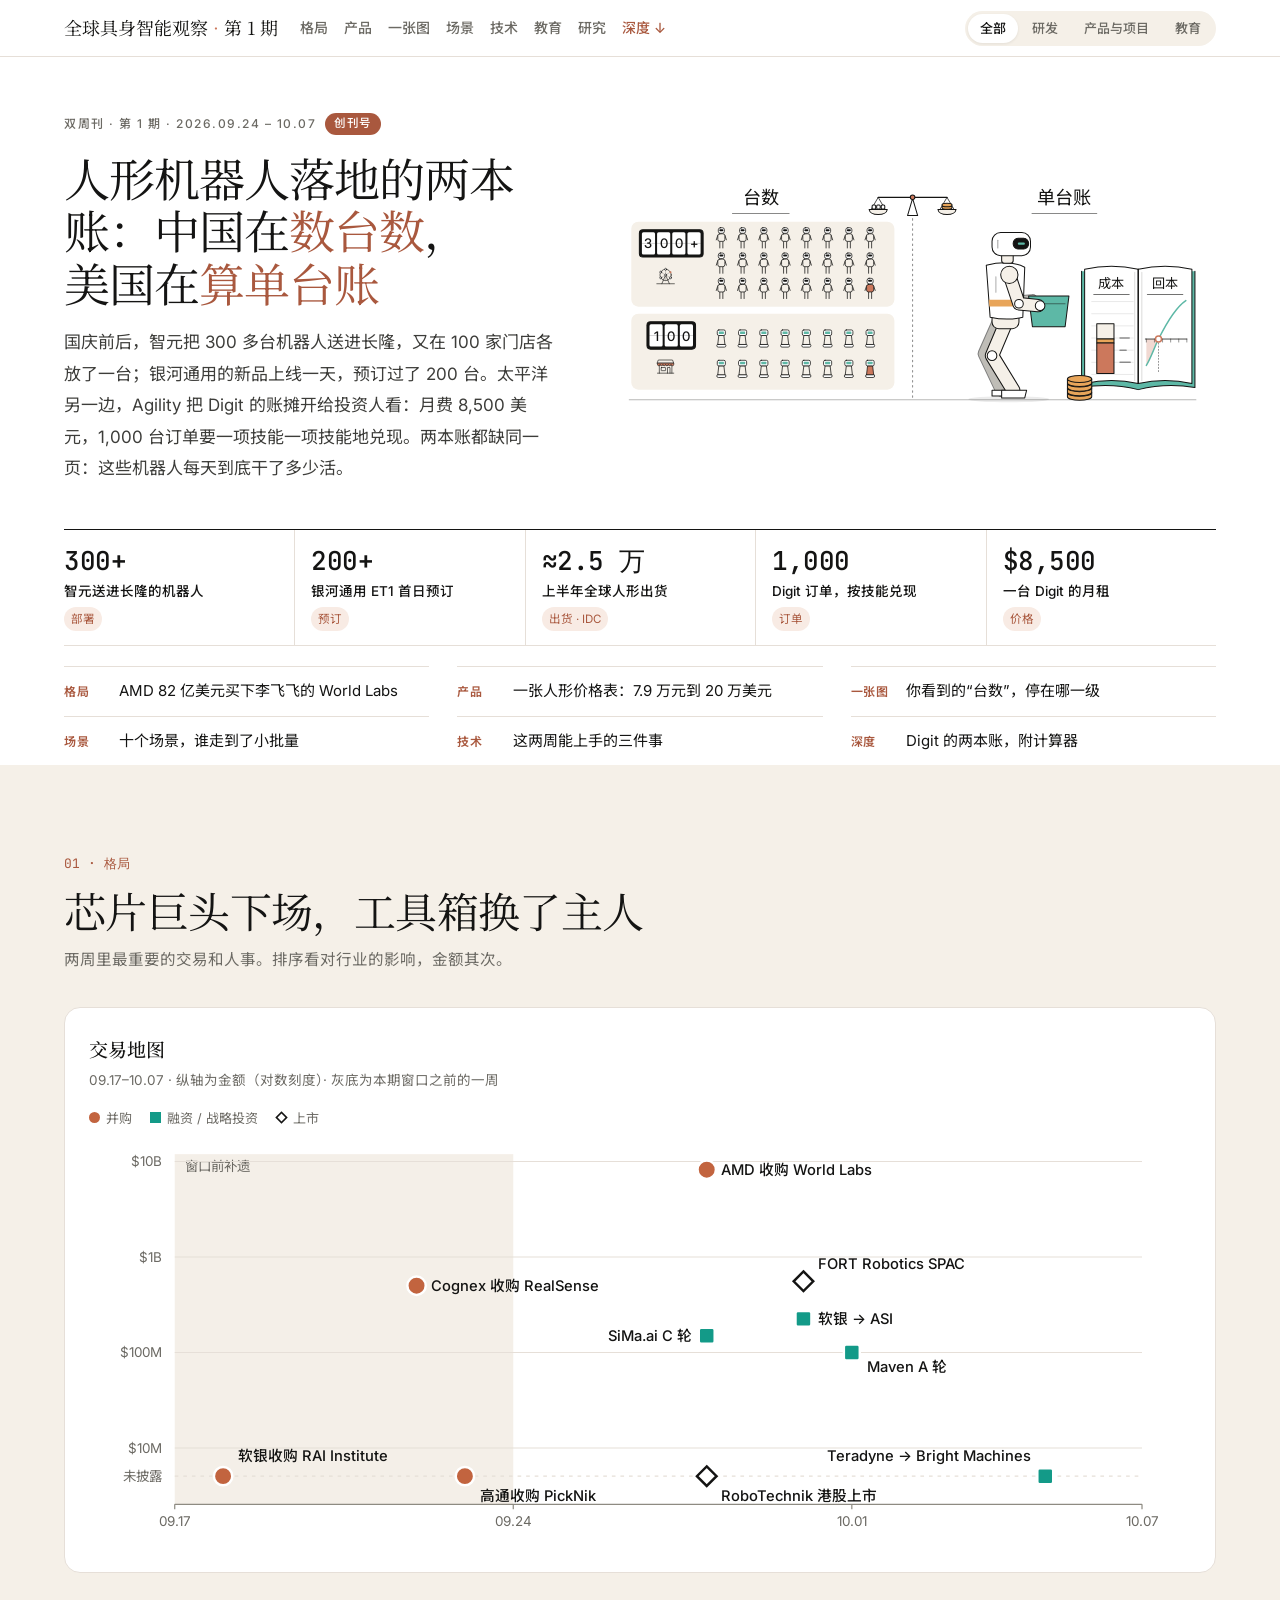
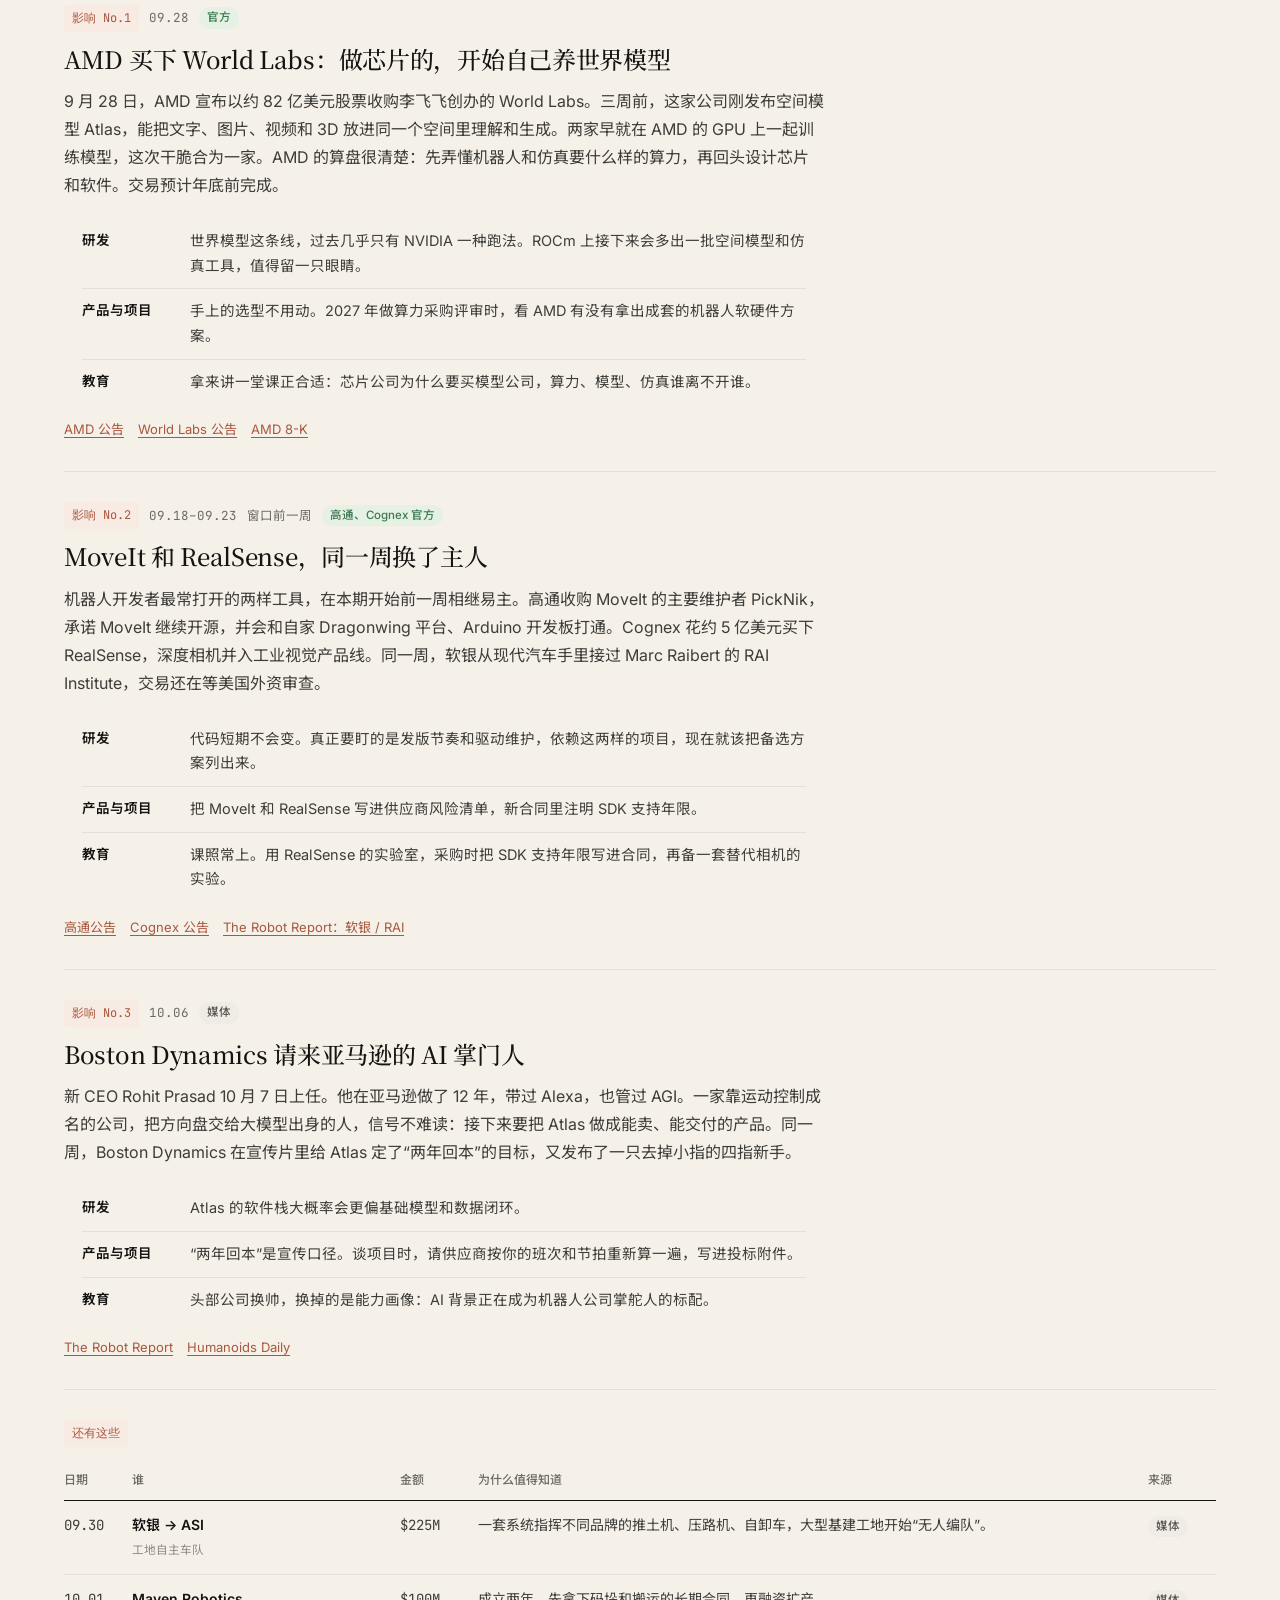
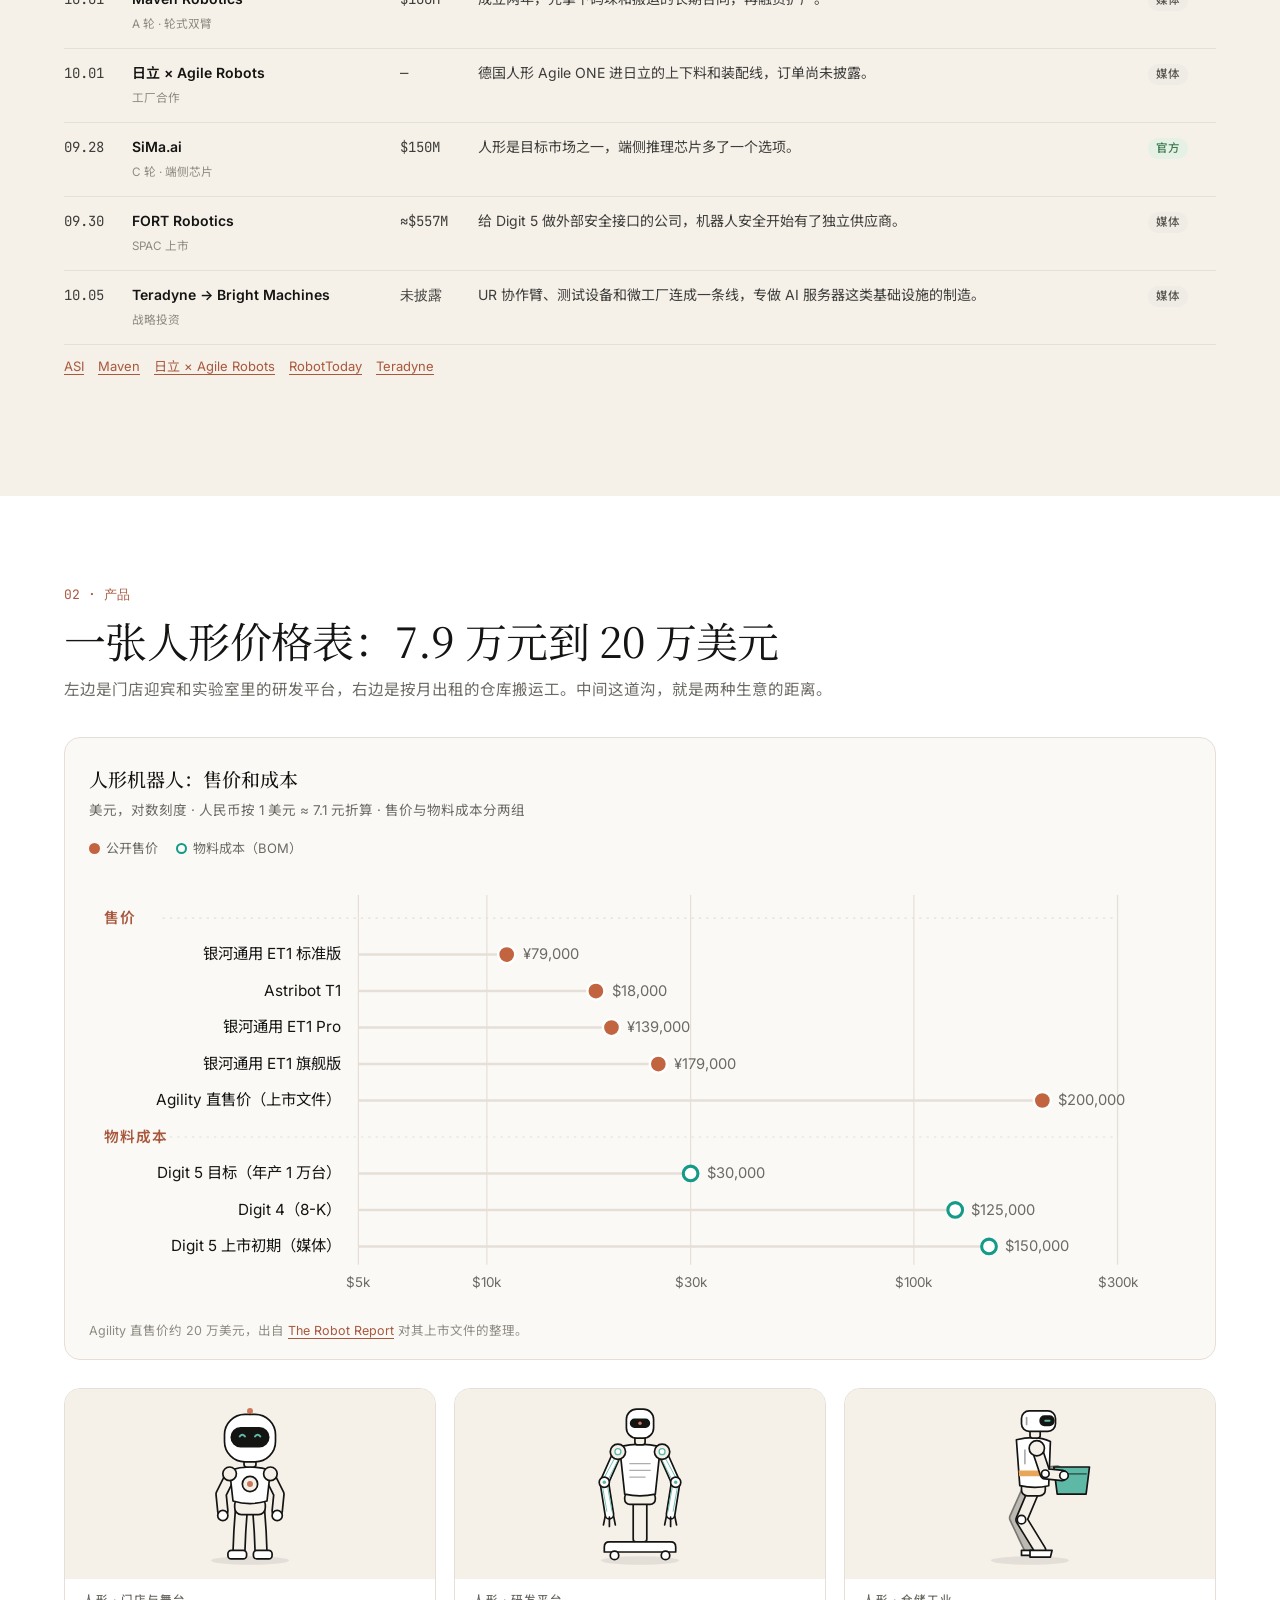
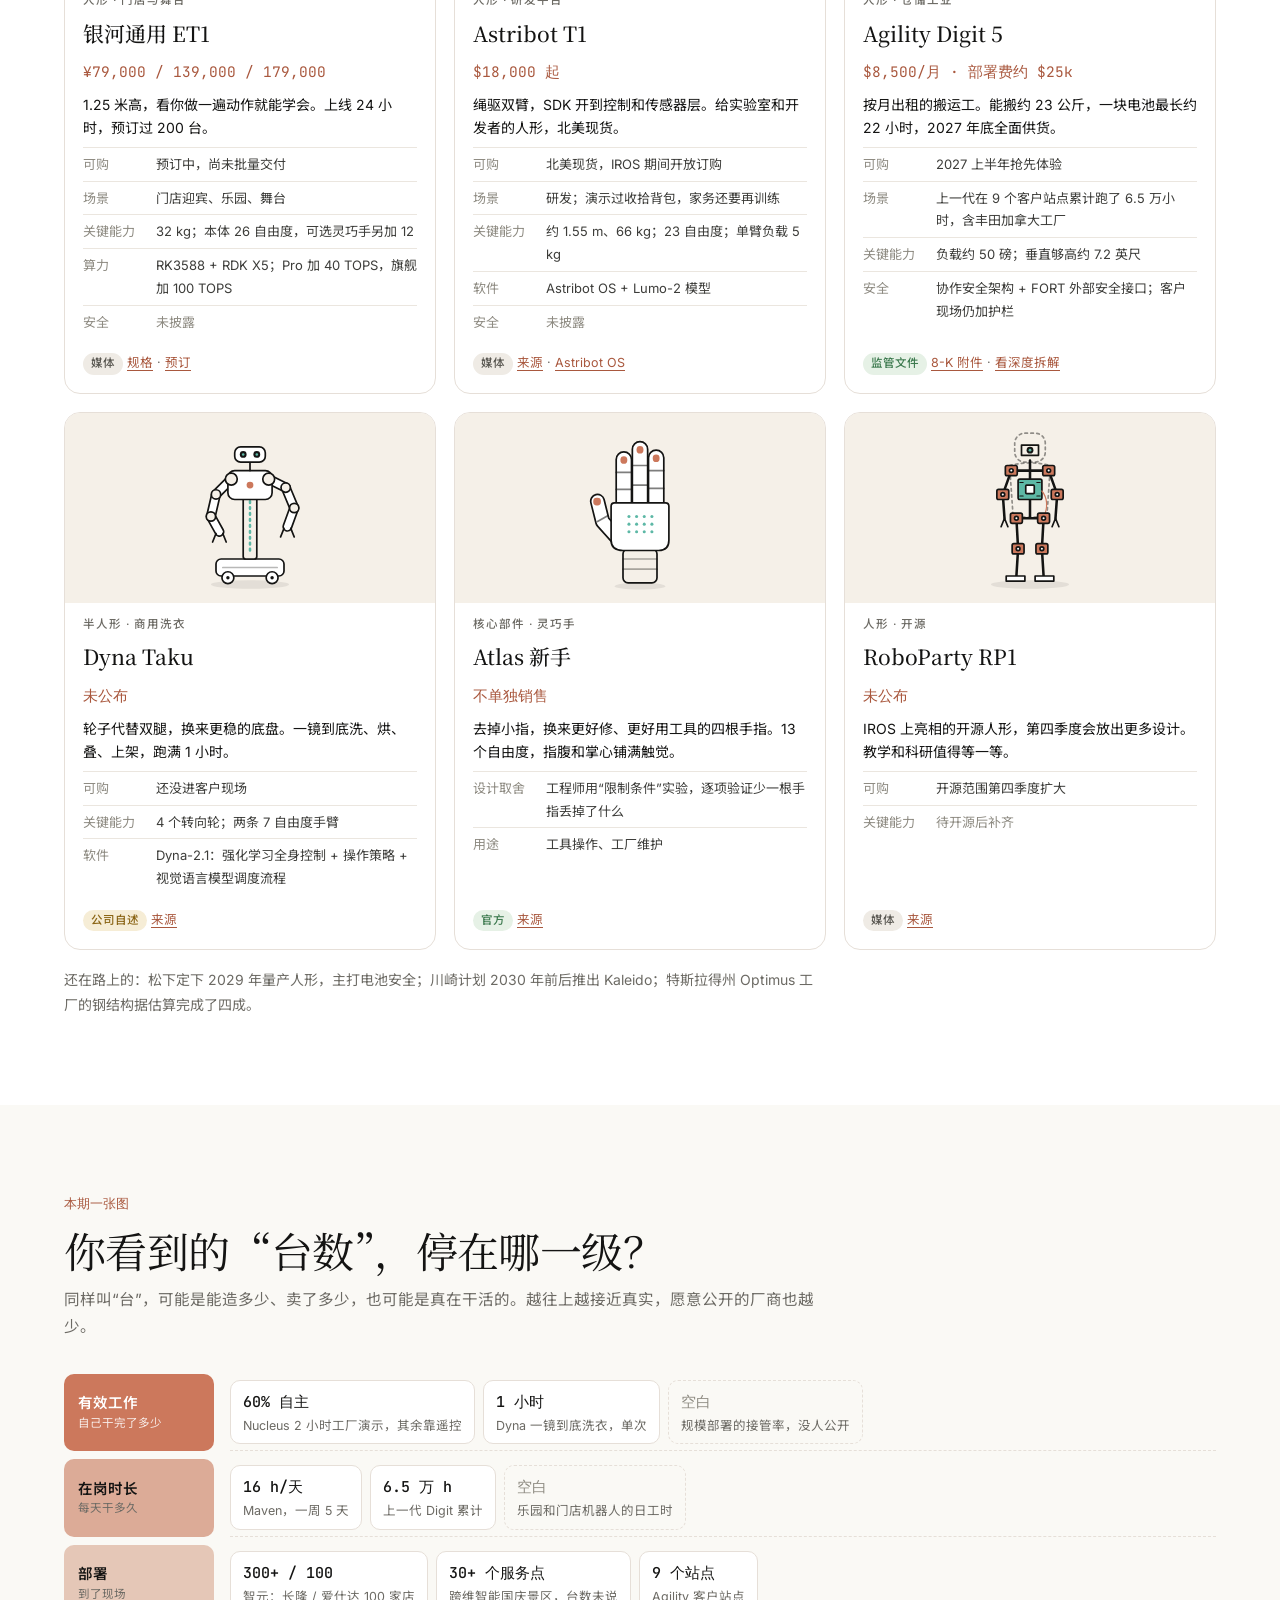
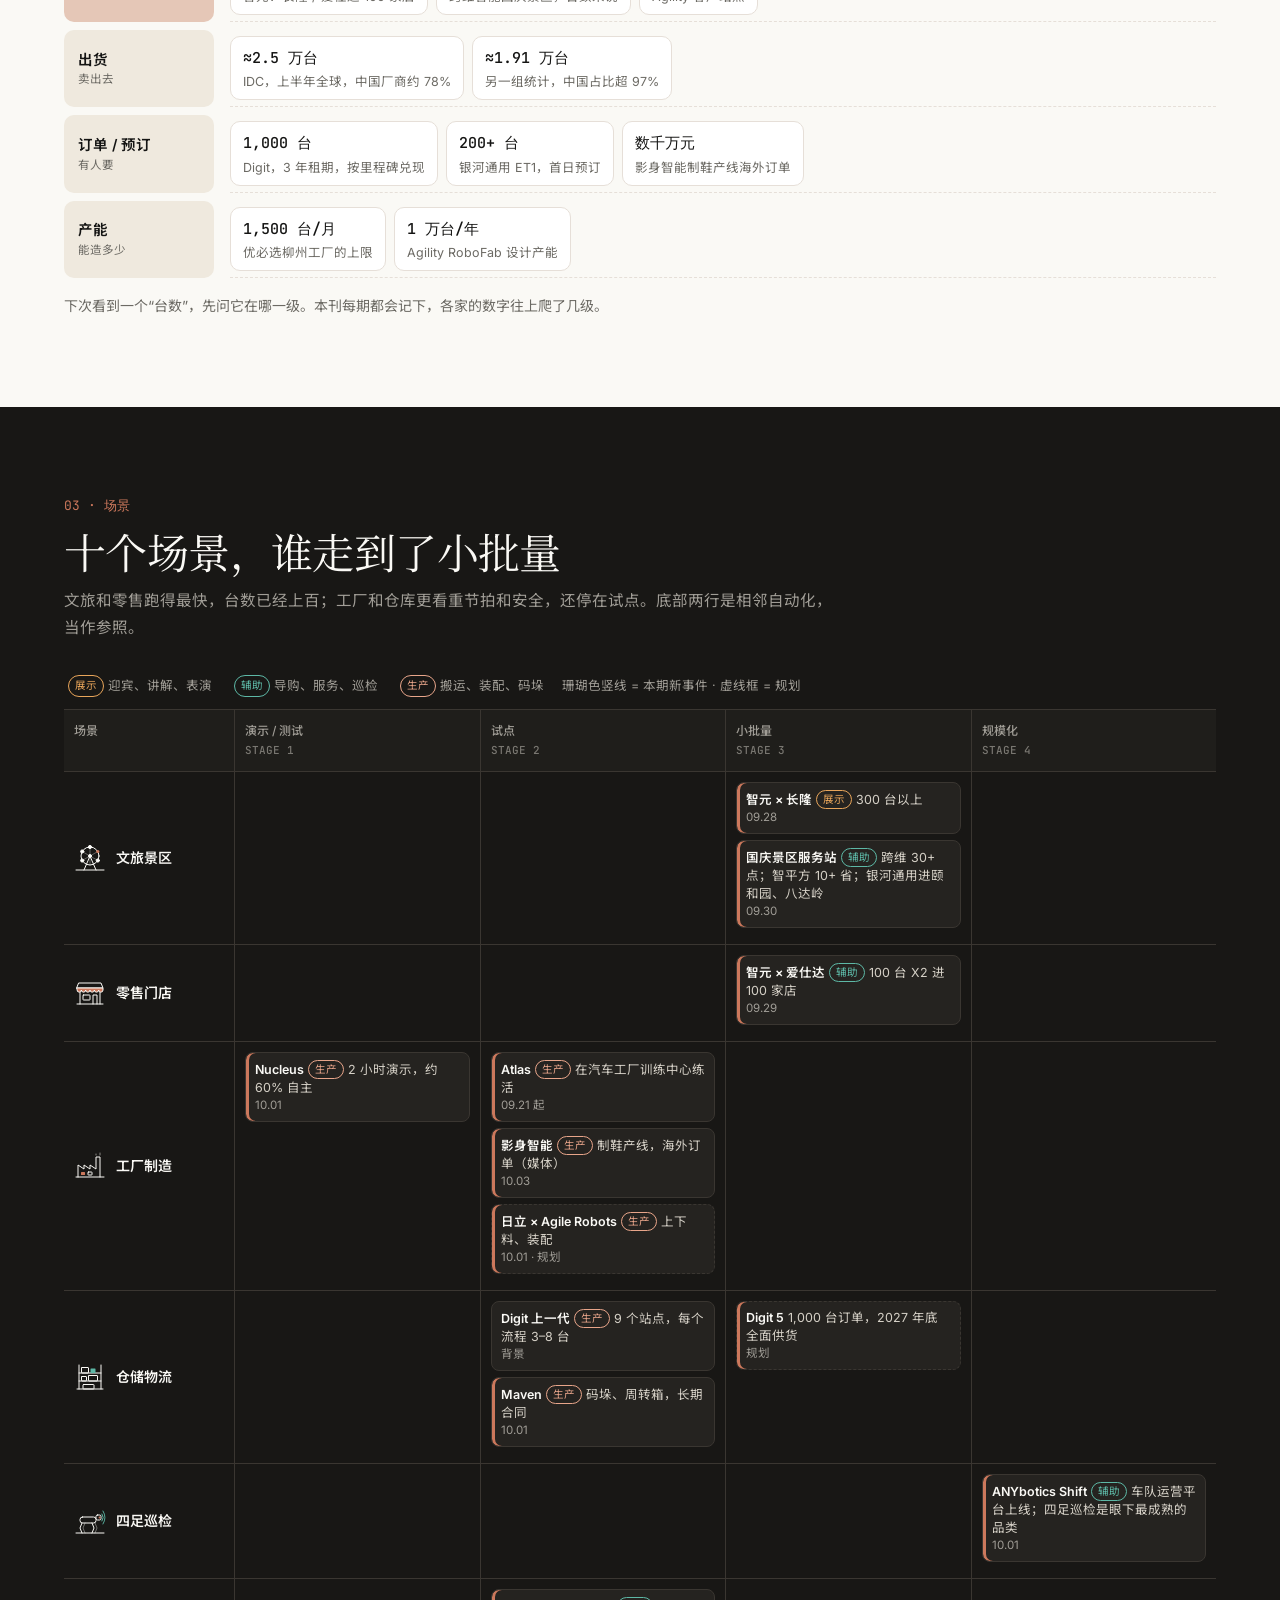
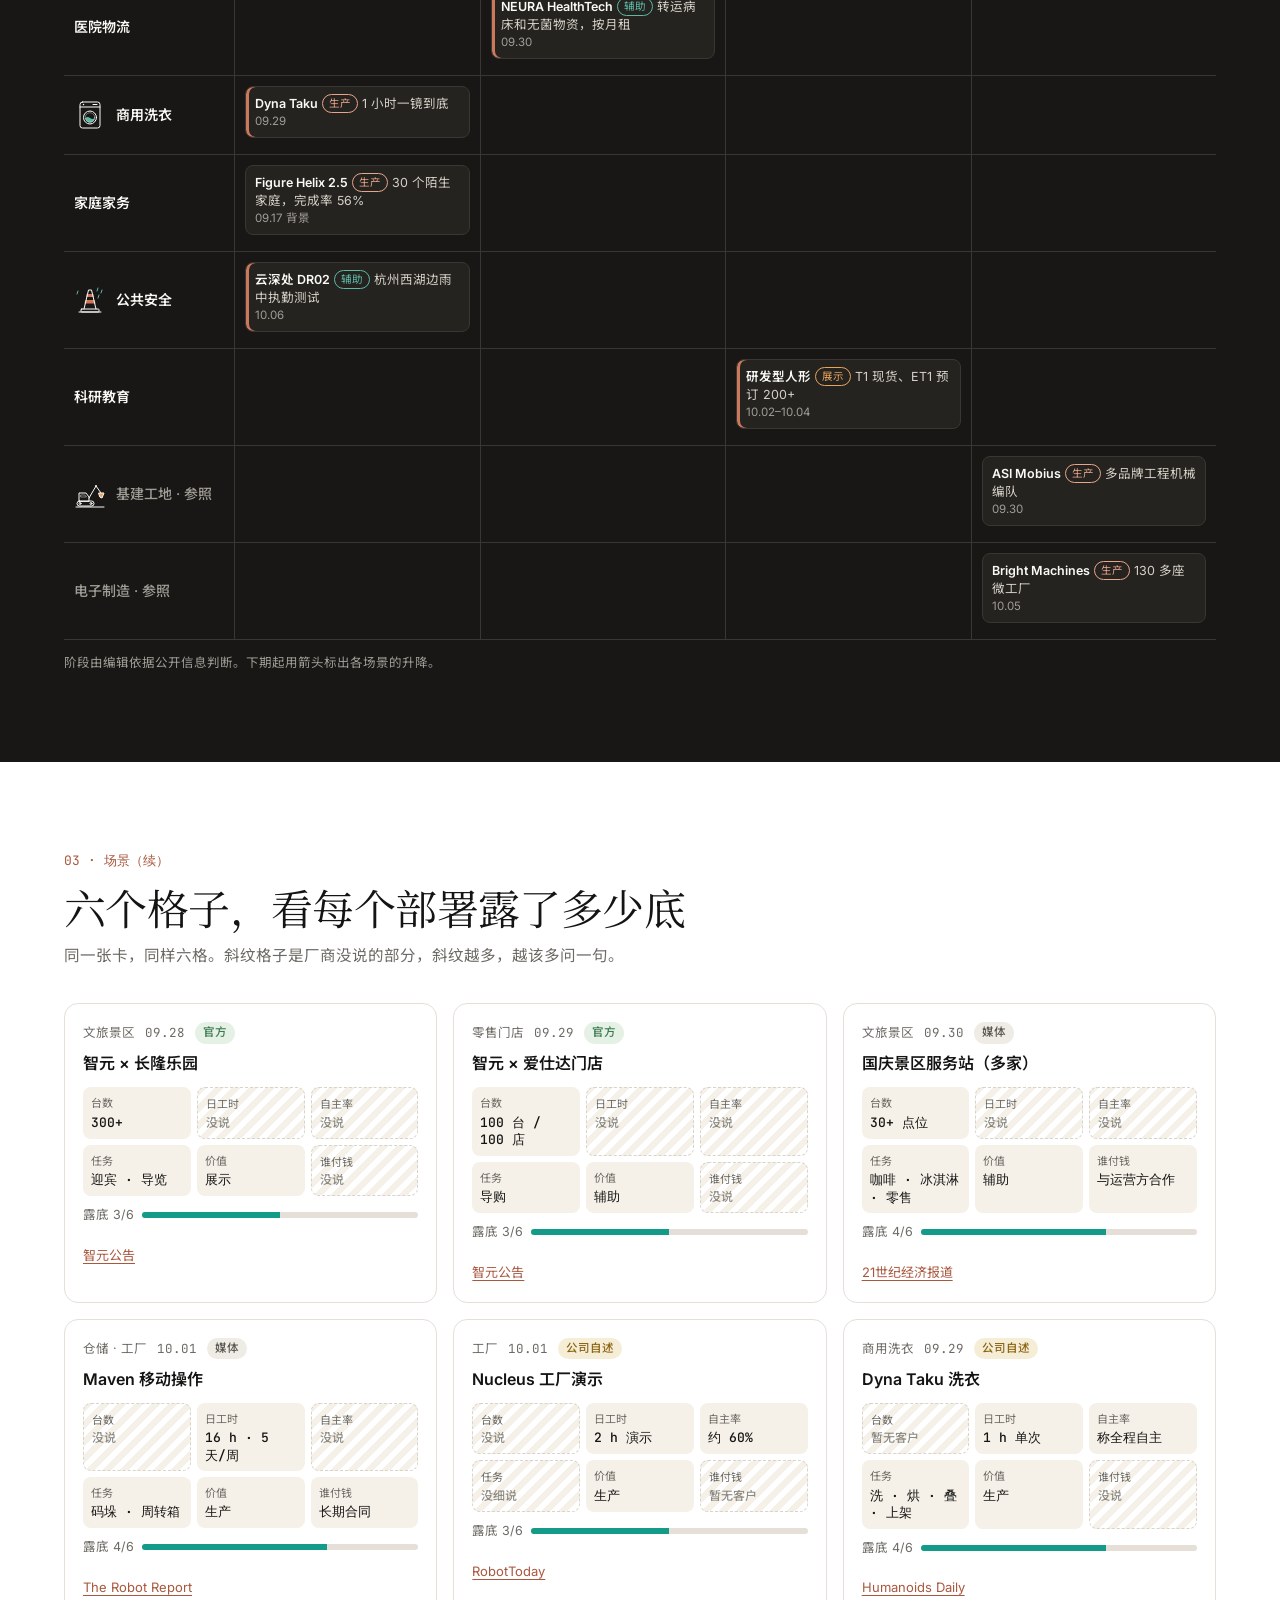
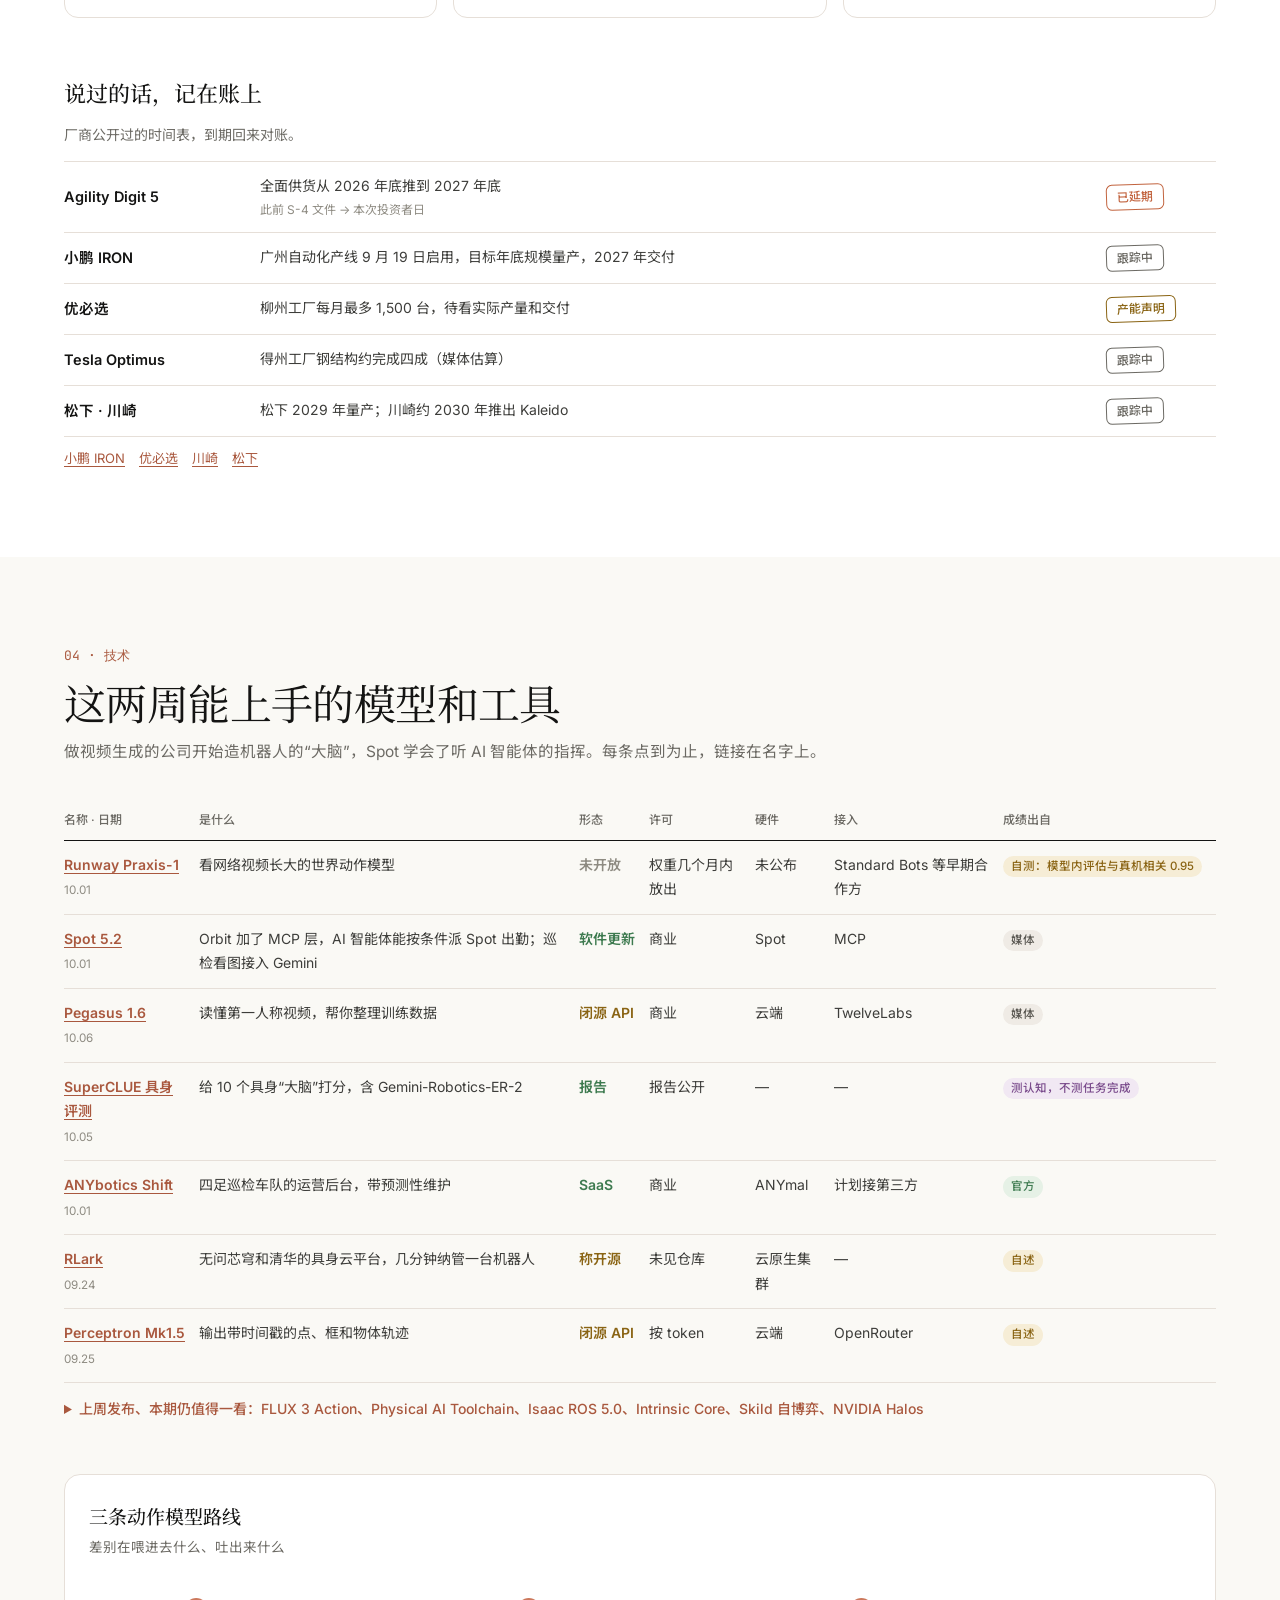
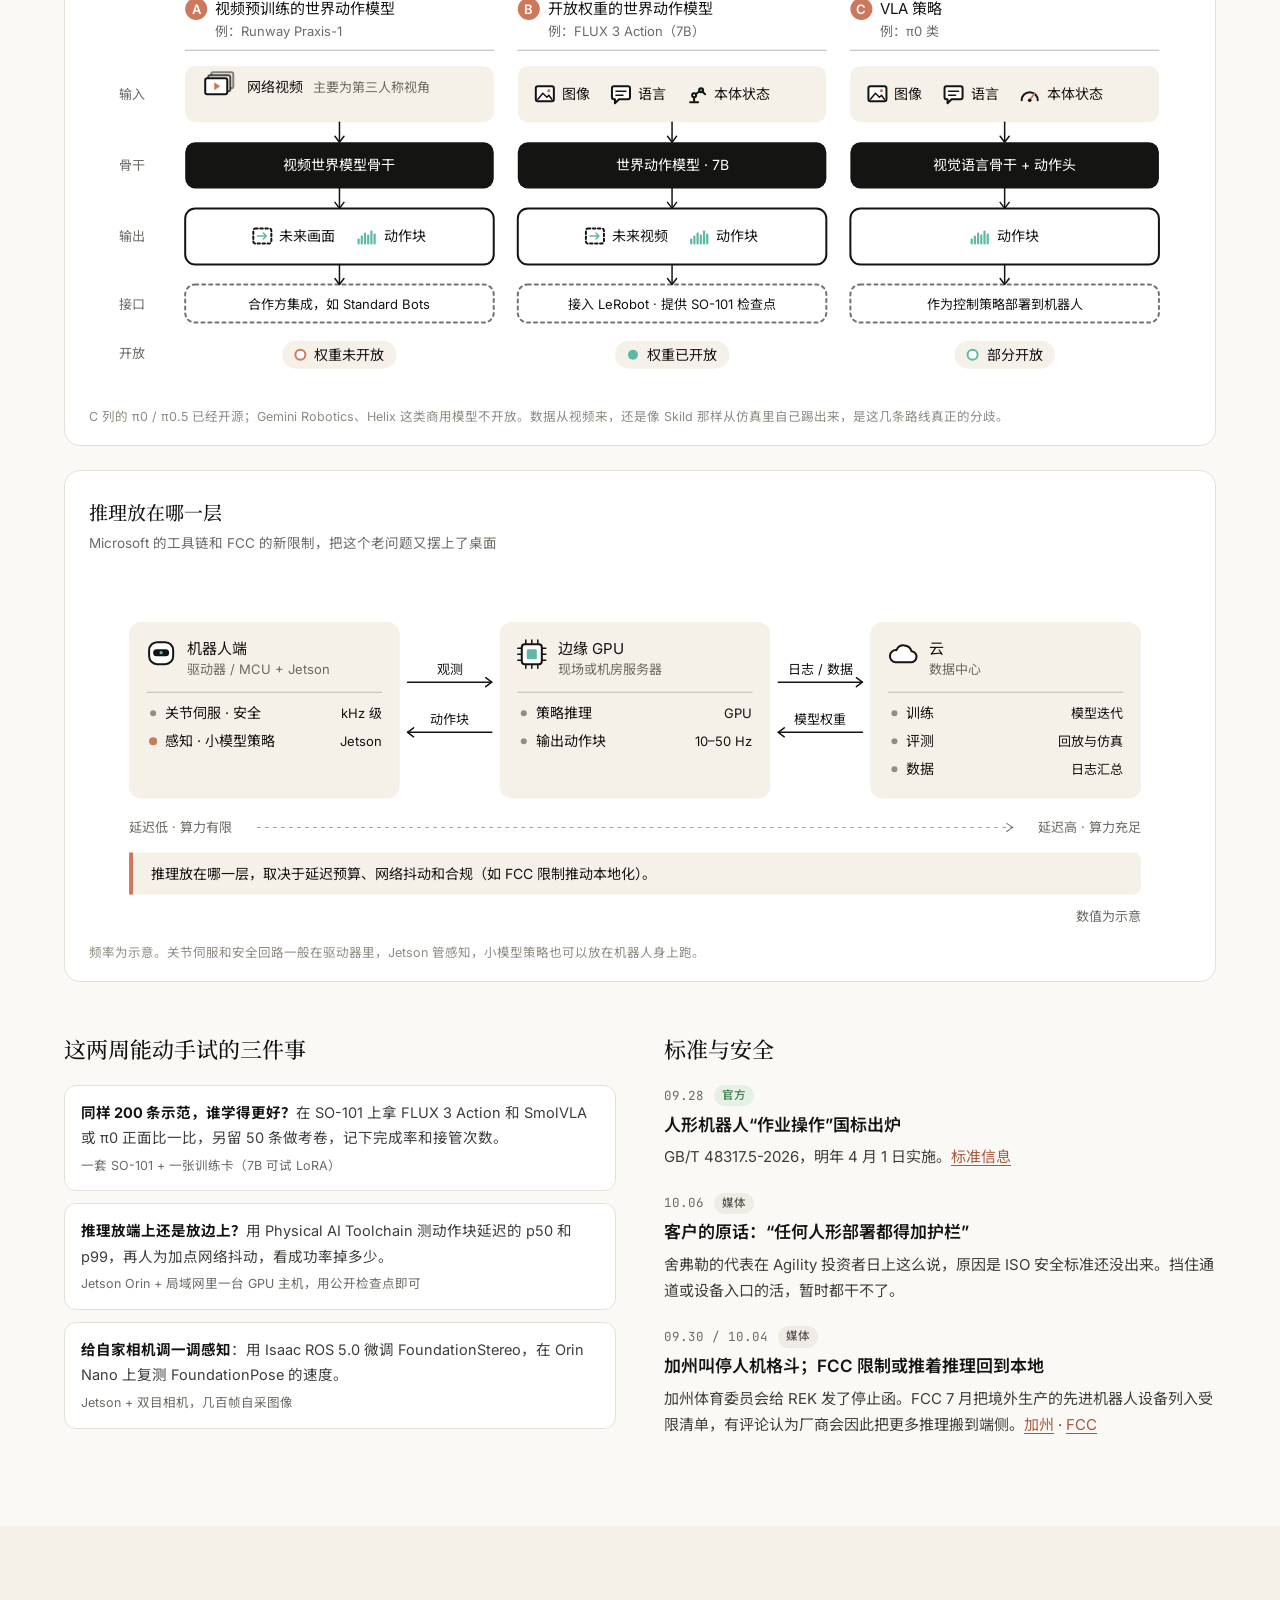
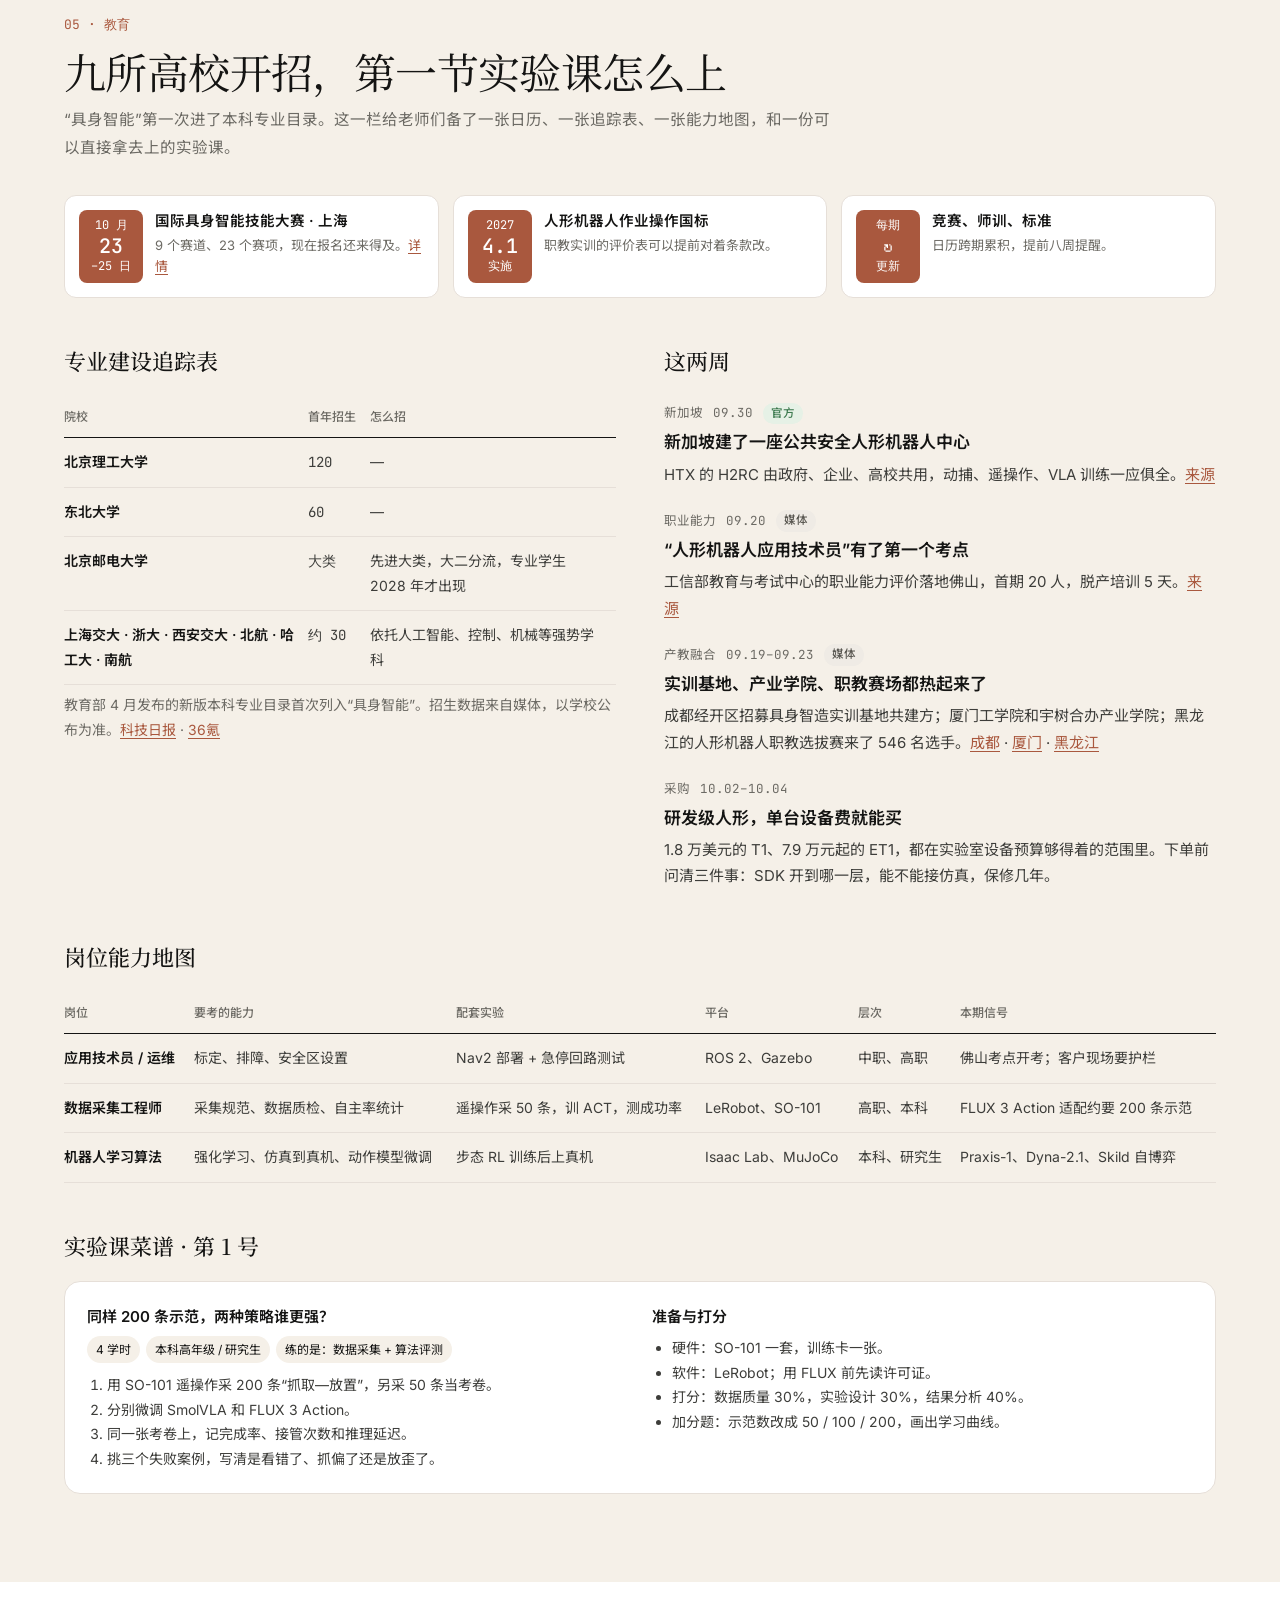
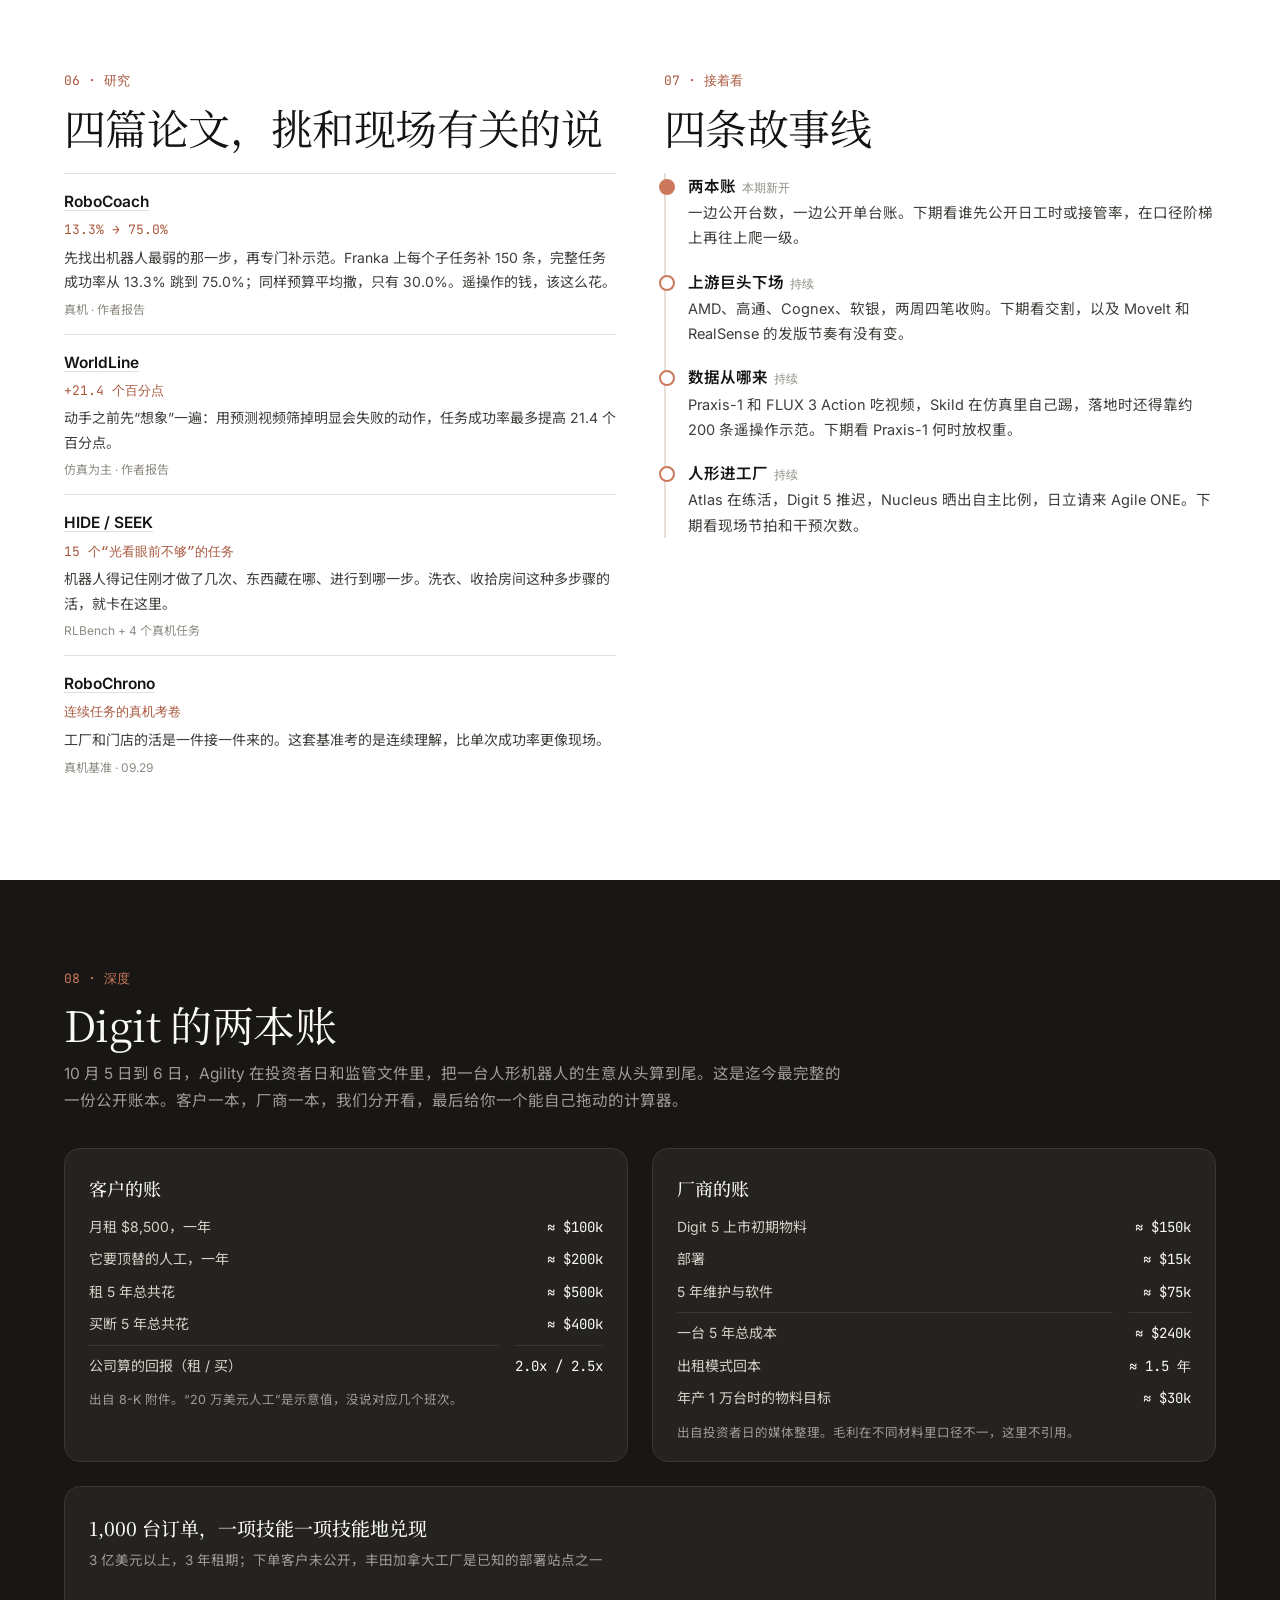
==== site/issues/01/index.html @ aa747938 "List issues on the home page and README from site/issues.toml - Issues live under site/issues/<slug>" ====
<!doctype html>
<html lang="zh-CN">
<head>
<meta charset="utf-8">
<meta name="viewport" content="width=device-width,initial-scale=1,viewport-fit=cover">
<title>人形机器人落地的两本账 · 全球具身智能观察 第 1 期</title>
<meta name="description" content="双周刊第 1 期（2026.09.24–10.07）：中国在数台数，美国在算单台账。重大交易、人形价格表、十个场景的成熟度、这两周能上手的工具、九所高校的新专业，以及 Digit 的两本账。">
<meta property="og:type" content="article">
<meta property="og:site_name" content="全球具身智能观察">
<meta property="og:title" content="人形机器人落地的两本账：中国在数台数，美国在算单台账">
<meta property="og:description" content="全球具身智能观察 · 双周刊第 1 期（创刊号），2026.09.24–10.07。">
<meta property="og:url" content="https://buildwithamy.github.io/embodied-intelligence-observatory/issues/01/">
<meta property="og:image" content="https://buildwithamy.github.io/embodied-intelligence-observatory/issues/01/og.png">
<meta name="twitter:card" content="summary_large_image">
<link rel="canonical" href="https://buildwithamy.github.io/embodied-intelligence-observatory/issues/01/">
<link rel="icon" href="data:image/svg+xml,%3Csvg xmlns='http://www.w3.org/2000/svg' viewBox='0 0 32 32'%3E%3Crect width='32' height='32' rx='8' fill='%23cc785c'/%3E%3Ccircle cx='16' cy='16' r='7' fill='none' stroke='%23faf9f5' stroke-width='3'/%3E%3Ccircle cx='16' cy='16' r='2' fill='%23faf9f5'/%3E%3C/svg%3E">
<meta name="theme-color" content="#ffffff" media="(prefers-color-scheme: light)">
<meta name="theme-color" content="#181715" media="(prefers-color-scheme: dark)">
<link rel="preconnect" href="https://fonts.googleapis.com">
<link rel="preconnect" href="https://fonts.gstatic.com" crossorigin>
<!-- Fonts load without blocking render: readers who cannot reach Google Fonts get system fonts at once. -->
<link rel="stylesheet" href="https://fonts.googleapis.com/css2?family=Inter:wght@400;500;600&family=JetBrains+Mono:wght@400;500&family=Noto+Sans+SC:wght@400;500;700&family=Noto+Serif+SC:wght@400;500;600&display=swap" media="print" onload="this.media='all'">
<noscript><link rel="stylesheet" href="https://fonts.googleapis.com/css2?family=Inter:wght@400;500;600&family=JetBrains+Mono:wght@400;500&family=Noto+Sans+SC:wght@400;500;700&family=Noto+Serif+SC:wght@400;500;600&display=swap"></noscript>
<style>
/* Layout: white-canvas parchment magazine. White carries narrative; cream cards hold figures; two dark beats (scene map, deep case). 1200px frame, 720px reading column. */
:root{
  --canvas:#ffffff; --paper:#ffffff; --soft:#faf9f5; --cream:#f5f0e8; --card:#f5f0e8; --strong:#efe9de; --hover:#e8e0d2;
  --band:#181715; --band-2:#252320; --band-3:#1f1e1b; --band-fg:#faf9f5; --band-body:#d6d1c7; --band-mute:#a09d96; --band-hair:#3a3631;
  --hair:#e6dfd8; --hair-soft:#ebe6df;
  --ink:#141413; --body:#3d3d3a; --muted:#6c6a64; --faint:#8e8b82;
  --coral:#cc785c; --coral-ink:#a9583e; --coral-wash:#f8ebe4; --teal:#5db8a6; --amber:#e8a55a;
  --d1:#c2643f; --d2:#139a88; --cta-bg:#a9583e; --cta-fg:#ffffff;
  --ok:#3d7a4f; --ok-bg:#e6f1e6; --self:#8a6414; --self-bg:#f6edd6; --news:#5a5852; --news-bg:#efebe5; --ed:#7a4b8c; --ed-bg:#f1e8f3; --gap:#d9d3c9;
  --f-disp:"Noto Serif SC","Source Han Serif SC","Noto Serif CJK SC","Songti SC",STSong,"Source Serif 4",Georgia,serif;
  --f-body:Inter,"Noto Sans SC","Source Han Sans SC","Noto Sans CJK SC","PingFang SC","Microsoft YaHei",system-ui,sans-serif;
  --f-mono:"JetBrains Mono",ui-monospace,Menlo,monospace;
  color-scheme:light;
}
@media (prefers-color-scheme:dark){:root:not([data-theme="light"]){
  --canvas:#181715; --paper:#1f1e1b; --soft:#1f1e1b; --cream:#2d2a26; --card:#252320; --strong:#2d2a26; --hover:#34312c;
  --band:#0f0e0d; --band-2:#1f1e1b; --band-3:#181715; --band-fg:#faf9f5; --band-body:#d6d1c7; --band-mute:#a09d96; --band-hair:#34312c;
  --hair:#34312c; --hair-soft:#2b2925;
  --ink:#faf9f5; --body:#d6d1c7; --muted:#a09d96; --faint:#86837b;
  --coral:#d98a6e; --coral-ink:#e8a58a; --coral-wash:#36261f; --teal:#5db8a6; --amber:#e8a55a;
  --d1:#d4704a; --d2:#1fa58e; --cta-bg:#d98a6e; --cta-fg:#181715;
  --ok:#9fd0a8; --ok-bg:#1f2c22; --self:#e6c27a; --self-bg:#2f2817; --news:#c9c4ba; --news-bg:#2b2925; --ed:#d6b3e2; --ed-bg:#2e2433; --gap:#3a3631;
  color-scheme:dark;}}
:root[data-theme="dark"]{
  --canvas:#181715; --paper:#1f1e1b; --soft:#1f1e1b; --cream:#2d2a26; --card:#252320; --strong:#2d2a26; --hover:#34312c;
  --band:#0f0e0d; --band-2:#1f1e1b; --band-3:#181715; --band-fg:#faf9f5; --band-body:#d6d1c7; --band-mute:#a09d96; --band-hair:#34312c;
  --hair:#34312c; --hair-soft:#2b2925;
  --ink:#faf9f5; --body:#d6d1c7; --muted:#a09d96; --faint:#86837b;
  --coral:#d98a6e; --coral-ink:#e8a58a; --coral-wash:#36261f; --teal:#5db8a6; --amber:#e8a55a;
  --d1:#d4704a; --d2:#1fa58e; --cta-bg:#d98a6e; --cta-fg:#181715;
  --ok:#9fd0a8; --ok-bg:#1f2c22; --self:#e6c27a; --self-bg:#2f2817; --news:#c9c4ba; --news-bg:#2b2925; --ed:#d6b3e2; --ed-bg:#2e2433; --gap:#3a3631;
  color-scheme:dark;}
*{box-sizing:border-box}
html{scroll-behavior:smooth}
@media (prefers-reduced-motion:reduce){html{scroll-behavior:auto}}
body{margin:0;background:var(--canvas);color:var(--body);font-family:var(--f-body);font-size:16px;line-height:1.75}
a{color:var(--coral-ink);text-underline-offset:3px;text-decoration-thickness:1px}
a:focus-visible,button:focus-visible,input:focus-visible,summary:focus-visible{outline:2px solid var(--coral);outline-offset:2px;border-radius:4px}
h1,h2,h3,h4,h5{color:var(--ink);text-wrap:balance;margin:0}
p{margin:0}
.mono{font-family:var(--f-mono);font-variant-numeric:tabular-nums}
.frame{max-width:1200px;margin:0 auto;padding-inline:24px}
@media (max-width:600px){.frame{padding-inline:16px}}
.col{max-width:740px}
.band{padding-block:88px}
@media (max-width:700px){.band{padding-block:56px}}
.b-white{background:var(--canvas)} .b-soft{background:var(--soft)} .b-cream{background:var(--cream)}
.b-dark{background:var(--band);color:var(--band-body)}
.b-dark h2,.b-dark h3,.b-dark h4,.b-dark h5,.b-dark strong,.b-dark b{color:var(--band-fg)}
.art{color:var(--ink)} .art svg{display:block;width:100%;height:auto}
.b-dark .art{color:var(--band-fg);--muted:var(--band-mute);--cream:var(--band-2);--paper:var(--band-3)}

/* nav */
.nav{position:sticky;top:env(safe-area-inset-top,0px);z-index:20;background:color-mix(in srgb,var(--canvas) 92%,transparent);backdrop-filter:blur(8px);border-bottom:1px solid var(--hair)}
.nav .frame{display:flex;align-items:center;gap:8px 22px;min-height:56px;flex-wrap:wrap;padding-block:6px}
.mark{font-family:var(--f-disp);font-size:18px;color:var(--ink);white-space:nowrap;text-decoration:none}
.mark i{font-style:normal;color:var(--coral)}
.links{display:flex;gap:4px 16px;flex-wrap:wrap;font-size:14px;font-weight:500}
.links a{color:var(--muted);text-decoration:none}
.links a:hover{color:var(--ink)}
.links a.deep{color:var(--coral-ink)}
.roles{margin-left:auto;display:flex;gap:2px;background:var(--cream);padding:3px;border-radius:9999px}
.roles button{font:500 13px/1 var(--f-body);color:var(--muted);background:transparent;border:0;border-radius:9999px;padding:8px 12px;cursor:pointer}
.roles button[aria-pressed="true"]{background:var(--paper);color:var(--ink);box-shadow:0 1px 3px rgba(20,20,19,.08)}
@media (max-width:980px){.links{display:none}.roles{margin-left:0}}

/* cover */
.cover{display:grid;grid-template-columns:minmax(0,9fr) minmax(0,11fr);gap:48px;align-items:center;padding-block:56px 36px}
@media (max-width:900px){.cover{grid-template-columns:minmax(0,1fr);gap:20px;padding-block:36px 24px}}
.eyebrow{font:500 12px/1.4 var(--f-body);letter-spacing:1.5px;text-transform:uppercase;color:var(--muted)}
.pill{display:inline-block;font:500 11.5px/1 var(--f-body);padding:5px 9px;border-radius:9999px;background:var(--cta-bg);color:var(--cta-fg);letter-spacing:.5px;vertical-align:1px}
.cover h1 .nw{display:inline-block}
@media (max-width:600px){.cover .art{margin-inline:-8px}}
.cover h1{font-family:var(--f-disp);font-weight:400;font-size:clamp(32px,3.6vw,48px);line-height:1.15;letter-spacing:-1px;margin-block:16px 18px}
.cover h1 em{font-style:normal;color:var(--coral-ink)}
.cover .lede{font-size:17px;line-height:1.85;color:var(--body)}
.cover-meta{display:flex;flex-wrap:wrap;gap:6px 20px;margin-top:20px;font-size:13px;color:var(--muted)}
.cover-meta b{color:var(--ink);font-weight:500}
.strip{display:grid;grid-template-columns:repeat(5,minmax(0,1fr));border-top:1px solid var(--ink);border-bottom:1px solid var(--hair);margin-top:8px}
.strip .n{padding:16px 16px 14px 0;min-width:0}
.strip .n + .n{padding-left:16px;border-left:1px solid var(--hair)}
.strip .v{font-family:var(--f-mono);font-size:26px;font-weight:500;color:var(--ink);letter-spacing:-.5px;line-height:1.15}
.strip .k{font-size:13.5px;color:var(--ink);margin-top:6px;font-weight:500;line-height:1.45}
.strip .c{display:inline-block;margin-top:6px;font-size:11.5px;color:var(--coral-ink);background:var(--coral-wash);padding:2px 7px;border-radius:9999px}
@media (max-width:900px){.strip{grid-template-columns:repeat(2,minmax(0,1fr))}.strip .n,.strip .n + .n{padding:14px 12px 12px 0;border-left:0;border-top:1px solid var(--hair-soft)}}
.deeplink{display:flex;gap:14px;align-items:center;justify-content:space-between;margin-top:22px;background:var(--cta-bg);color:var(--cta-fg);border-radius:12px;padding:16px 20px;text-decoration:none}
.deeplink b{font-family:var(--f-disp);font-weight:500;font-size:18px;color:inherit}
.deeplink span{font-size:13.5px;opacity:.92}
.deeplink:hover{opacity:.92}

/* section heads */
.sh{display:grid;gap:10px;margin-bottom:34px;max-width:780px}
.sh .no{font-family:var(--f-mono);font-size:13px;color:var(--coral-ink)}
.b-dark .sh .no{color:var(--coral)}
.sh h2{font-family:var(--f-disp);font-weight:400;font-size:clamp(28px,3.8vw,42px);line-height:1.18;letter-spacing:-.6px}
.sh p{color:var(--muted);font-size:15.5px}
.b-dark .sh p{color:var(--band-mute)}
.sub-h{font-family:var(--f-disp);font-weight:500;font-size:22px;margin-bottom:16px;color:var(--ink)}
.b-dark .sub-h{color:var(--band-fg)}

/* evidence */
.ev{display:inline-flex;align-items:center;gap:5px;font:500 11.5px/1 var(--f-body);padding:5px 8px;border-radius:9999px;white-space:nowrap}
.ev.o{color:var(--ok);background:var(--ok-bg)} .ev.s{color:var(--self);background:var(--self-bg)} .ev.n{color:var(--news);background:var(--news-bg)} .ev.e{color:var(--ed);background:var(--ed-bg)}
.meta{display:flex;flex-wrap:wrap;align-items:center;gap:6px 10px;font-size:12.5px;color:var(--muted)}
.meta .d{font-family:var(--f-mono)}
.src{display:flex;flex-wrap:wrap;gap:4px 14px;font-size:13px;margin-top:10px}

/* figure */
.fig{margin:0 0 28px;background:var(--soft);border:1px solid var(--hair);border-radius:16px;padding:24px 24px 18px}
.b-soft .fig,.b-cream .fig{background:var(--paper)}
.fig h4{font-family:var(--f-disp);font-weight:500;font-size:19px;margin-bottom:4px}
.fig .sub{font-size:13.5px;color:var(--muted);margin-bottom:14px}
.fig .cap{font-size:12.5px;color:var(--faint);margin-top:12px;line-height:1.65}
.b-dark .fig{background:var(--band-2);border-color:var(--band-hair)}
.b-dark .fig .sub,.b-dark .fig .cap{color:var(--band-mute)}
.scroll{overflow-x:auto;-webkit-overflow-scrolling:touch}
svg text{font-family:var(--f-body)}
.legend{display:flex;flex-wrap:wrap;gap:6px 18px;font-size:13px;color:var(--muted);margin-bottom:8px}
.legend span{display:inline-flex;align-items:center;gap:6px}
.sw{width:11px;height:11px;display:inline-block}
.tip{position:fixed;z-index:50;pointer-events:none;background:var(--ink);color:var(--canvas);font-size:12.5px;line-height:1.5;padding:7px 10px;border-radius:6px;max-width:300px}

/* ladder */
.ladder{display:grid;gap:8px}
.rung{display:grid;grid-template-columns:150px minmax(0,1fr);gap:16px;align-items:stretch}
.rung .lab{display:flex;flex-direction:column;justify-content:center;padding:10px 14px;border-radius:10px;background:var(--strong);color:var(--ink);font-weight:600;font-size:14.5px;line-height:1.35}
.rung .lab small{font-weight:400;font-size:11.5px;color:var(--muted);margin-top:3px}
.rung:nth-child(1) .lab{margin-right:0;background:var(--coral);color:#fff}
.rung:nth-child(1) .lab small{color:#fff;opacity:.85}
.rung:nth-child(2) .lab{background:color-mix(in srgb,var(--coral) 55%,var(--strong))}
.rung:nth-child(3) .lab{background:color-mix(in srgb,var(--coral) 30%,var(--strong))}
.rung .row{display:flex;flex-wrap:wrap;gap:8px;align-items:center;padding:6px 0;border-bottom:1px dashed var(--hair);min-width:0}
.nb{display:inline-flex;flex-direction:column;gap:2px;padding:8px 12px;border-radius:10px;background:var(--paper);border:1px solid var(--hair);min-width:0;max-width:100%}
.nb b{font-family:var(--f-mono);font-weight:500;font-size:15px;color:var(--ink)}
.nb span{font-size:12.5px;color:var(--muted);line-height:1.45}
.nb.gapcell{border-style:dashed;background:transparent}
.nb.gapcell b{color:var(--faint)}
.ladder-note{display:grid;grid-template-columns:minmax(0,1fr) auto;gap:16px;align-items:end;margin-top:14px}
@media (max-width:640px){.rung{grid-template-columns:minmax(0,1fr);gap:6px}}

/* briefs */
.briefs{display:grid;grid-template-columns:repeat(2,minmax(0,1fr));gap:0 48px}
.brief{display:grid;grid-template-columns:44px minmax(0,1fr);gap:4px 14px;padding-block:16px;border-top:1px solid var(--hair);align-items:start}
.brief .ic{width:44px;height:44px;border-radius:10px;background:var(--cream);color:var(--ink);display:grid;place-items:center}
.brief .ic svg{width:30px;height:30px}
.brief .ic.t{font-family:var(--f-mono);font-size:13px;color:var(--coral-ink)}
.brief p{font-size:15px;line-height:1.7}
.brief p b{color:var(--ink);font-weight:600}
.brief .tag{grid-column:2;font-size:12px;color:var(--faint)}
@media (max-width:760px){.briefs{grid-template-columns:minmax(0,1fr)}}

/* stories */
.story{padding-block:30px;border-top:1px solid var(--hair)}
.story.first{border-top:0;padding-top:4px}
.story h3{font-family:var(--f-disp);font-weight:500;font-size:24px;line-height:1.4;letter-spacing:-.3px;margin-block:10px 12px}
.story .txt{max-width:760px}
.impact{display:inline-block;font-family:var(--f-mono);font-size:12px;color:var(--coral-ink);background:var(--coral-wash);padding:3px 8px;border-radius:4px}
.lens{margin:16px 0 0;max-width:760px;border-radius:12px;background:var(--cream);padding:4px 18px}
.lens .r{display:grid;grid-template-columns:96px minmax(0,1fr);gap:12px;padding-block:10px;border-top:1px solid var(--hair)}
.lens .r:first-child{border-top:0}
.lens dt{font-weight:600;font-size:13.5px;color:var(--ink)}
.lens dd{margin:0;font-size:14.5px;line-height:1.7}
.b-dark .lens{background:var(--band-2)} .b-dark .lens .r{border-color:var(--band-hair)} .b-dark .lens dd{color:var(--band-body)}
body[data-role]:not([data-role="all"]) .lens .r{display:none}
body[data-role="dev"] .lens .r[data-r="dev"],body[data-role="pm"] .lens .r[data-r="pm"],body[data-role="edu"] .lens .r[data-r="edu"]{display:grid}
@media (max-width:520px){.lens .r{grid-template-columns:minmax(0,1fr);gap:2px}}

/* tables */
.tbl{width:100%;border-collapse:collapse;font-size:14px;min-width:760px}
.tbl th{white-space:nowrap;text-align:left;font-size:12px;font-weight:500;color:var(--muted);padding:10px 14px 10px 0;border-bottom:1px solid var(--ink)}
.tbl td{padding:12px 14px 12px 0;border-bottom:1px solid var(--hair);vertical-align:top}
.tbl td b{color:var(--ink);font-weight:600}
.tbl small{color:var(--faint)}
.b-dark .tbl th{color:var(--band-mute);border-color:var(--band-fg)} .b-dark .tbl td{border-color:var(--band-hair)}
.tbl td.st-yes,.tbl td.st-part,.tbl td.st-no{white-space:nowrap}
.st-yes{color:var(--ok);font-weight:600}.st-part{color:var(--self);font-weight:600}.st-no{color:var(--faint);font-weight:600}

/* scene matrix (dark) */
.matrix{display:grid;grid-template-columns:170px repeat(4,minmax(150px,1fr));min-width:820px;border-top:1px solid var(--band-hair)}
.matrix > div{padding:10px;border-bottom:1px solid var(--band-hair);border-left:1px solid var(--band-hair);min-width:0}
.matrix .h{font-size:12px;color:var(--band-mute);font-weight:500;background:var(--band-3);border-left:0}
.matrix .h.st{border-left:1px solid var(--band-hair)}
.matrix .h .stage{display:block;font-family:var(--f-mono);font-size:11px;opacity:.7}
.matrix .s{display:flex;align-items:center;gap:10px;font-weight:600;color:var(--band-fg);font-size:14px;border-left:0}
.matrix .s .si{width:32px;height:32px;flex:none;color:var(--band-fg)}
.matrix .s.adj{color:var(--band-mute);font-weight:500}
.chip{display:block;font-size:12.5px;line-height:1.45;padding:7px 9px;margin:0 0 6px;border-radius:8px;background:var(--band-2);border:1px solid var(--band-hair);color:var(--band-body)}
.chip b{color:var(--band-fg);font-weight:600}
.chip.new{box-shadow:inset 3px 0 0 var(--coral)}
.chip.plan{border-style:dashed}
.chip small{display:block;color:var(--band-mute);font-size:11.5px}
.tv{display:inline-block;font-size:10.5px;padding:1px 6px;border-radius:9999px;margin-left:4px;vertical-align:1px;border:1px solid currentColor}
.tv.show{color:#e8a55a}.tv.assist{color:#5db8a6}.tv.prod{color:#e8a58a}
.matrix .s{position:sticky;left:0;z-index:1;background:var(--band)}
@media (max-width:600px){.matrix{grid-template-columns:96px repeat(4,minmax(150px,1fr))}.matrix .s{flex-direction:column;align-items:flex-start;font-size:13px}}
.mlegend{display:flex;flex-wrap:wrap;gap:6px 18px;font-size:12.5px;color:var(--band-mute);margin-bottom:12px}

/* evidence cards */
.ecards{display:grid;grid-template-columns:repeat(3,minmax(0,1fr));gap:16px}
@media (max-width:1000px){.ecards{grid-template-columns:repeat(2,minmax(0,1fr))}}
@media (max-width:640px){.ecards{grid-template-columns:minmax(0,1fr)}}
.ec{background:var(--paper);border:1px solid var(--hair);border-radius:14px;padding:18px;min-width:0;display:flex;flex-direction:column;gap:8px}
.ec h4{font-size:16px;font-weight:600;line-height:1.45}
.ec p{font-size:13.5px;line-height:1.7}
.cells{display:grid;grid-template-columns:repeat(3,minmax(0,1fr));gap:6px;margin-top:4px}
.cell{border-radius:8px;padding:7px 8px;background:var(--cream);min-width:0}
.cell i{display:block;font-style:normal;font-size:11px;color:var(--muted)}
.cell b{display:block;font-family:var(--f-mono);font-weight:500;font-size:13px;color:var(--ink);line-height:1.35;word-break:break-word}
.cell.x{background:repeating-linear-gradient(135deg,var(--cream) 0 6px,var(--paper) 6px 12px);border:1px dashed var(--gap)}
.cell.x b{color:var(--faint);font-family:var(--f-body);font-size:12px}
.score{display:flex;align-items:center;gap:8px;font-size:12.5px;color:var(--muted)}
.score .bar{flex:1;height:6px;border-radius:9999px;background:var(--hair);overflow:hidden}
.score .bar i{display:block;height:100%;background:var(--d2)}

/* ledger of promises */
.promise{display:grid;grid-template-columns:minmax(0,1fr);gap:0;border-top:1px solid var(--hair)}
.pr{display:grid;grid-template-columns:180px minmax(0,1fr) 110px;gap:16px;padding-block:12px;border-bottom:1px solid var(--hair);align-items:center}
.pr .who{font-weight:600;color:var(--ink);font-size:14.5px}
.pr .what{font-size:14px}
.pr .what small{display:block;color:var(--faint);font-size:12px}
.stamp{justify-self:start;font:500 12px/1 var(--f-body);padding:6px 10px;border-radius:6px;border:1.5px solid currentColor;transform:rotate(-2deg)}
.stamp.late{color:var(--d1)} .stamp.track{color:var(--muted)} .stamp.claim{color:var(--self)}
@media (max-width:640px){.pr{grid-template-columns:minmax(0,1fr);gap:4px}}

/* products */
.pcards{display:grid;grid-template-columns:repeat(3,minmax(0,1fr));gap:18px}
@media (max-width:1000px){.pcards{grid-template-columns:repeat(2,minmax(0,1fr))}}
@media (max-width:640px){.pcards{grid-template-columns:minmax(0,1fr)}}
.pc{background:var(--paper);border:1px solid var(--hair);border-radius:16px;padding:0 0 18px;display:flex;flex-direction:column;min-width:0;overflow:hidden}
.pc .sil{background:var(--cream);color:var(--ink);height:190px;display:grid;place-items:center;padding:10px}
.pc .sil svg{height:170px;width:auto}
.pc .body{padding:16px 18px 0;display:flex;flex-direction:column;gap:8px;flex:1}
.pc .type{font:500 11.5px/1 var(--f-body);letter-spacing:1px;color:var(--muted);text-transform:uppercase}
.pc h4{font-family:var(--f-disp);font-weight:500;font-size:21px}
.pc .price{font-family:var(--f-mono);font-size:14.5px;color:var(--coral-ink)}
.pc table{width:100%;border-collapse:collapse;font-size:13px}
.pc td{padding:5px 0;border-top:1px solid var(--hair-soft);vertical-align:top}
.pc td:first-child{color:var(--faint);width:5.6em;white-space:nowrap;padding-right:10px}
.pc td.na{color:var(--faint)}
.pc .note{font-size:12.5px;color:var(--muted);margin-top:auto;padding-top:6px}

/* hand annotation */
.anno{display:grid;grid-template-columns:220px minmax(0,1fr);gap:24px;align-items:center}
.anno .art{max-width:220px}
.anno ol{margin:0;padding-left:20px;font-size:14.5px;line-height:1.8}
@media (max-width:640px){.anno{grid-template-columns:minmax(0,1fr)}}

/* lists */
.items{display:grid;gap:22px}
.item h4{font-size:17px;font-weight:600;line-height:1.5;margin-block:6px}
.item p{font-size:15px}
.two{display:grid;grid-template-columns:minmax(0,1fr) minmax(0,1fr);gap:48px}
.two > *{min-width:0}
@media (max-width:860px){.two{grid-template-columns:minmax(0,1fr);gap:36px}}
.callout{border-radius:14px;background:var(--coral-wash);padding:18px 20px;font-size:15px}
.callout b{color:var(--ink)}
.try{display:grid;gap:12px;counter-reset:t}
.try li{list-style:none;background:var(--paper);border:1px solid var(--hair);border-radius:12px;padding:14px 16px;font-size:14.5px}
.try li b{color:var(--ink)}
.try li small{display:block;color:var(--muted);font-size:12.5px;margin-top:4px}
.try ol{padding:0;margin:0;display:grid;gap:12px}

/* edu */
.cal{display:grid;grid-template-columns:repeat(3,minmax(0,1fr));gap:14px}
@media (max-width:760px){.cal{grid-template-columns:minmax(0,1fr)}}
.cd{display:grid;grid-template-columns:64px minmax(0,1fr);gap:12px;background:var(--paper);border:1px solid var(--hair);border-radius:12px;padding:14px}
.cd .date{background:var(--cta-bg);color:var(--cta-fg);border-radius:8px;text-align:center;padding:8px 4px;font-family:var(--f-mono);font-size:12px;line-height:1.3}
.cd .date b{display:block;font-size:20px;color:inherit;font-weight:500}
.cd h5{font-size:14.5px;font-weight:600;line-height:1.45}
.cd p{font-size:13px;color:var(--muted);line-height:1.6;margin-top:4px}
.recipe{background:var(--paper);border:1px solid var(--hair);border-radius:16px;padding:22px;display:grid;grid-template-columns:minmax(0,1fr) minmax(0,1fr);gap:24px}
@media (max-width:760px){.recipe{grid-template-columns:minmax(0,1fr)}}
.recipe h5{font-size:15px;font-weight:600;margin-bottom:6px}
.recipe ol,.recipe ul{margin:0;padding-left:20px;font-size:14px;line-height:1.75}
.recipe .k{display:flex;flex-wrap:wrap;gap:6px;margin-bottom:10px}
.recipe .k span{font-size:12px;background:var(--cream);padding:3px 9px;border-radius:9999px;color:var(--ink)}

/* storyline timeline */
.tl{position:relative;display:grid;gap:18px;padding-left:22px;border-left:2px solid var(--hair)}
.tl .e{position:relative}
.tl .e::before{content:"";position:absolute;left:-29px;top:6px;width:12px;height:12px;border-radius:50%;background:var(--paper);border:2px solid var(--coral)}
.tl .e.new::before{background:var(--coral)}
.tl h5{font-size:15.5px;font-weight:600}
.tl h5 small{font-family:var(--f-mono);font-weight:400;font-size:12px;color:var(--faint);margin-left:6px}
.tl p{font-size:14.5px}
.paper{border-top:1px solid var(--hair);padding-block:14px}
.paper h5{font-size:15.5px;font-weight:600}
.paper h5 a{color:var(--ink);text-decoration-color:var(--hair)}
.paper .hook{font-family:var(--f-mono);font-size:13px;color:var(--coral-ink);margin-block:4px}
.paper p{font-size:14px}
.paper .rp{font-size:12px;color:var(--faint);margin-top:4px}

/* case */
.case-grid{display:grid;grid-template-columns:minmax(0,1fr) minmax(0,1fr);gap:24px}
@media (max-width:900px){.case-grid{grid-template-columns:minmax(0,1fr)}}
.book h5{font-family:var(--f-disp);font-weight:500;font-size:18px;margin-bottom:10px}
.book dl{display:grid;grid-template-columns:minmax(0,1fr) auto;gap:8px 16px;margin:0;font-size:14px}
.book dt{color:var(--band-body)} .book dd{margin:0;font-family:var(--f-mono);color:var(--band-fg);text-align:right}
.book .tot{border-top:1px solid var(--band-hair);padding-top:8px}
.calc{display:grid;grid-template-columns:minmax(0,1fr) minmax(0,1fr);gap:28px}
@media (max-width:860px){.calc{grid-template-columns:minmax(0,1fr)}}
.ctl{display:grid;gap:14px}
.ctl label{display:grid;gap:6px;font-size:13.5px;color:var(--band-body)}
.ctl .lv{display:flex;justify-content:space-between;gap:10px}
.ctl .lv output{font-family:var(--f-mono);color:var(--band-fg)}
.ctl input[type=range]{width:100%;accent-color:var(--coral)}
.out{display:grid;grid-template-columns:repeat(3,minmax(0,1fr));gap:10px}
.out div{background:var(--band-3);border:1px solid var(--band-hair);border-radius:12px;padding:14px}
.out i{display:block;font-style:normal;font-size:12px;color:var(--band-mute)}
.out b{display:block;font-family:var(--f-mono);font-size:22px;font-weight:500;color:var(--band-fg);margin-top:4px}
.btn{font:500 13px/1 var(--f-body);background:transparent;color:var(--band-fg);border:1px solid var(--band-hair);border-radius:8px;padding:9px 12px;cursor:pointer}
.btn:hover{background:var(--band-2)}
.lessons{display:grid;grid-template-columns:repeat(3,minmax(0,1fr));gap:16px}
@media (max-width:860px){.lessons{grid-template-columns:minmax(0,1fr)}}
.lesson{border-top:2px solid var(--coral);padding-top:12px}
.lesson h5{font-size:15.5px;font-weight:600;margin-bottom:6px}
.lesson p{font-size:14.5px;line-height:1.7}
.risk{display:grid;grid-template-columns:repeat(5,minmax(0,1fr));gap:10px}
@media (max-width:900px){.risk{grid-template-columns:repeat(2,minmax(0,1fr))}}
.risk div{background:var(--band-2);border:1px solid var(--band-hair);border-radius:10px;padding:12px;font-size:13.5px;line-height:1.6}
.risk b{display:block;margin-bottom:4px;font-size:14px}
details.more{margin-top:14px}
details.more summary{cursor:pointer;color:var(--coral-ink);font-size:14px;font-weight:500}
.b-dark details.more summary{color:#e8a58a}
.eng{font-family:"Source Serif 4",Georgia,serif;font-size:16px;line-height:1.7;padding-left:18px}
.eng li{margin-bottom:6px}
.foot{padding-block:36px;font-size:13px;color:var(--band-mute);background:var(--band)}
.foot .frame{display:flex;flex-wrap:wrap;gap:8px 28px;justify-content:space-between}
.foot a{color:var(--band-fg)}

.toc{display:grid;grid-template-columns:repeat(3,minmax(0,1fr));gap:0 28px;margin-top:20px}
.toc a{display:flex;gap:12px;align-items:baseline;padding:13px 0;border-top:1px solid var(--hair);color:var(--ink);text-decoration:none;font-size:15px;line-height:1.5}
.toc a i{font-style:normal;font-size:12px;color:var(--coral-ink);font-weight:600;min-width:3.6em;letter-spacing:.5px}
.toc a:hover{color:var(--coral-ink)}
@media (max-width:900px){.toc{grid-template-columns:minmax(0,1fr)}}
.pc .hook{font-size:14px;color:var(--ink);line-height:1.65}
.aside{font-size:14px;color:var(--muted);max-width:760px;margin-top:18px}
.b-dark .aside{color:var(--band-mute)}
</style>
</head>
<body>

<nav class="nav" aria-label="本期导航">
  <div class="frame">
    <a class="mark" href="../../" title="返回首页和全部期刊">全球具身智能观察<i> · </i>第 1 期</a>
    <div class="links">
      <a href="#capital">格局</a><a href="#products">产品</a><a href="#ladder">一张图</a><a href="#scenes">场景</a><a href="#tech">技术</a><a href="#edu">教育</a><a href="#research">研究</a><a href="#case" class="deep">深度 ↓</a>
    </div>
    <div class="roles" role="group" aria-label="按角色阅读">
      <button type="button" id="r-all" data-role="all" aria-pressed="true">全部</button>
      <button type="button" id="r-dev" data-role="dev" aria-pressed="false">研发</button>
      <button type="button" id="r-pm" data-role="pm" aria-pressed="false">产品与项目</button>
      <button type="button" id="r-edu" data-role="edu" aria-pressed="false">教育</button>
    </div>
  </div>
</nav>

<!-- COVER -->
<header class="b-white">
  <div class="frame">
    <div class="cover">
      <div>
        <div class="eyebrow">双周刊 · 第 1 期 · 2026.09.24 – 10.07 &nbsp;<span class="pill">创刊号</span></div>
        <h1>人形机器人落地的两本账：<span class="nw">中国在<em>数台数</em>，</span><span class="nw">美国在<em>算单台账</em></span></h1>
        <p class="lede">国庆前后，智元把 300 多台机器人送进长隆，又在 100 家门店各放了一台；银河通用的新品上线一天，预订过了 200 台。太平洋另一边，Agility 把 Digit 的账摊开给投资人看：月费 8,500 美元，1,000 台订单要一项技能一项技能地兑现。两本账都缺同一页：这些机器人每天到底干了多少活。</p>
      </div>
      <div class="art" role="img" aria-label="左边是成排的机器人和计数器，右边是一台工业人形和账本"><svg xmlns="http://www.w3.org/2000/svg" viewBox="0 0 1200 520" role="img" aria-label="人形机器人落地的两本账：左边按台数部署，右边算单台账（成本与回本）"><title>人形机器人落地的两本账：左边按台数部署，右边算单台账（成本与回本）</title><g fill="none" stroke="currentColor" stroke-width="2" stroke-linecap="round" stroke-linejoin="round"><path d="M40 460 H1160" stroke-opacity=".3"/><text x="300" y="74" stroke="none" font-family="'Noto Serif SC','Source Han Serif SC','Songti SC',serif" font-size="36" text-anchor="middle" style="fill:currentColor" >台数</text><path d="M244 92 H356" stroke-opacity=".5"/><text x="900" y="74" stroke="none" font-family="'Noto Serif SC','Source Han Serif SC','Songti SC',serif" font-size="36" text-anchor="middle" style="fill:currentColor" >单台账</text><path d="M836 92 H964" stroke-opacity=".5"/><rect x="44" y="108" width="520" height="168" rx="14" stroke="none" style="fill:var(--cream,#f5f0e8)"/><rect x="60" y="124" width="126" height="54" rx="7" style="fill:currentColor"/><rect x="65" y="129" width="26" height="44" rx="3" stroke="none" style="fill:var(--paper,#ffffff)"/><text x="78" y="161" stroke="none" font-family="'JetBrains Mono',ui-monospace,Menlo,monospace" font-size="26" text-anchor="middle" style="fill:currentColor" font-weight="500">3</text><path d="M65 151 H91" stroke-width="1" stroke-opacity=".35"/><rect x="95" y="129" width="26" height="44" rx="3" stroke="none" style="fill:var(--paper,#ffffff)"/><text x="108" y="161" stroke="none" font-family="'JetBrains Mono',ui-monospace,Menlo,monospace" font-size="26" text-anchor="middle" style="fill:currentColor" font-weight="500">0</text><path d="M95 151 H121" stroke-width="1" stroke-opacity=".35"/><rect x="125" y="129" width="26" height="44" rx="3" stroke="none" style="fill:var(--paper,#ffffff)"/><text x="138" y="161" stroke="none" font-family="'JetBrains Mono',ui-monospace,Menlo,monospace" font-size="26" text-anchor="middle" style="fill:currentColor" font-weight="500">0</text><path d="M125 151 H151" stroke-width="1" stroke-opacity=".35"/><rect x="155" y="129" width="26" height="44" rx="3" stroke="none" style="fill:var(--paper,#ffffff)"/><text x="168" y="161" stroke="none" font-family="'JetBrains Mono',ui-monospace,Menlo,monospace" font-size="26" text-anchor="middle" style="fill:currentColor" font-weight="500">+</text><path d="M155 151 H181" stroke-width="1" stroke-opacity=".35"/><g transform="translate(92 196) scale(0.62)"><g fill="none" stroke="currentColor" stroke-width="2" stroke-linecap="round" stroke-linejoin="round"><path d="M4 56 H60 M32 28 L20 56 M32 28 L44 56"/><circle cx="32" cy="28" r="18"/><path d="M32 10 V46 M16.4 19 L47.6 37 M16.4 37 L47.6 19" stroke-opacity=".45" stroke-width="1.5"/><circle cx="32" cy="28" r="3" style="fill:var(--paper,#ffffff)"/><circle cx="32.0" cy="10.0" r="3.2" style="fill:var(--paper,#ffffff)"/><circle cx="47.6" cy="19.0" r="3.2" stroke="none" style="fill:var(--coral,#cc785c)"/><circle cx="47.6" cy="37.0" r="3.2" style="fill:var(--paper,#ffffff)"/><circle cx="16.4" cy="37.0" r="3.2" style="fill:var(--paper,#ffffff)"/><circle cx="16.4" cy="19.0" r="3.2" style="fill:var(--paper,#ffffff)"/></g></g><g stroke-width="1.5"><path d="M219 146 V160 M225 146 V160 M215 135 L212 144 M229 135 L232 144"/><rect x="215" y="132" width="14" height="15" rx="4" style="fill:var(--cream,#f5f0e8)"/><rect x="216" y="120" width="12" height="11" rx="4" style="fill:var(--paper,#ffffff)"/><rect x="218" y="123" width="8" height="4" rx="2" stroke="none" style="fill:currentColor"/><path d="M261 146 V160 M267 146 V160 M257 135 L254 144 M271 135 L274 144"/><rect x="257" y="132" width="14" height="15" rx="4" style="fill:var(--cream,#f5f0e8)"/><rect x="258" y="120" width="12" height="11" rx="4" style="fill:var(--paper,#ffffff)"/><rect x="260" y="123" width="8" height="4" rx="2" stroke="none" style="fill:currentColor"/><path d="M303 146 V160 M309 146 V160 M299 135 L296 144 M313 135 L316 144"/><rect x="299" y="132" width="14" height="15" rx="4" style="fill:var(--cream,#f5f0e8)"/><rect x="300" y="120" width="12" height="11" rx="4" style="fill:var(--paper,#ffffff)"/><rect x="302" y="123" width="8" height="4" rx="2" stroke="none" style="fill:currentColor"/><path d="M345 146 V160 M351 146 V160 M341 135 L338 144 M355 135 L358 144"/><rect x="341" y="132" width="14" height="15" rx="4" style="fill:var(--cream,#f5f0e8)"/><rect x="342" y="120" width="12" height="11" rx="4" style="fill:var(--paper,#ffffff)"/><rect x="344" y="123" width="8" height="4" rx="2" stroke="none" style="fill:currentColor"/><path d="M387 146 V160 M393 146 V160 M383 135 L380 144 M397 135 L400 144"/><rect x="383" y="132" width="14" height="15" rx="4" style="fill:var(--cream,#f5f0e8)"/><rect x="384" y="120" width="12" height="11" rx="4" style="fill:var(--paper,#ffffff)"/><rect x="386" y="123" width="8" height="4" rx="2" stroke="none" style="fill:currentColor"/><path d="M429 146 V160 M435 146 V160 M425 135 L422 144 M439 135 L442 144"/><rect x="425" y="132" width="14" height="15" rx="4" style="fill:var(--cream,#f5f0e8)"/><rect x="426" y="120" width="12" height="11" rx="4" style="fill:var(--paper,#ffffff)"/><rect x="428" y="123" width="8" height="4" rx="2" stroke="none" style="fill:currentColor"/><path d="M471 146 V160 M477 146 V160 M467 135 L464 144 M481 135 L484 144"/><rect x="467" y="132" width="14" height="15" rx="4" style="fill:var(--cream,#f5f0e8)"/><rect x="468" y="120" width="12" height="11" rx="4" style="fill:var(--paper,#ffffff)"/><rect x="470" y="123" width="8" height="4" rx="2" stroke="none" style="fill:currentColor"/><path d="M513 146 V160 M519 146 V160 M509 135 L506 144 M523 135 L526 144"/><rect x="509" y="132" width="14" height="15" rx="4" style="fill:var(--cream,#f5f0e8)"/><rect x="510" y="120" width="12" height="11" rx="4" style="fill:var(--paper,#ffffff)"/><rect x="512" y="123" width="8" height="4" rx="2" stroke="none" style="fill:currentColor"/><path d="M219 196 V210 M225 196 V210 M215 185 L212 194 M229 185 L232 194"/><rect x="215" y="182" width="14" height="15" rx="4" style="fill:var(--cream,#f5f0e8)"/><rect x="216" y="170" width="12" height="11" rx="4" style="fill:var(--paper,#ffffff)"/><rect x="218" y="173" width="8" height="4" rx="2" stroke="none" style="fill:currentColor"/><path d="M261 196 V210 M267 196 V210 M257 185 L254 194 M271 185 L274 194"/><rect x="257" y="182" width="14" height="15" rx="4" style="fill:var(--cream,#f5f0e8)"/><rect x="258" y="170" width="12" height="11" rx="4" style="fill:var(--paper,#ffffff)"/><rect x="260" y="173" width="8" height="4" rx="2" stroke="none" style="fill:currentColor"/><path d="M303 196 V210 M309 196 V210 M299 185 L296 194 M313 185 L316 194"/><rect x="299" y="182" width="14" height="15" rx="4" style="fill:var(--cream,#f5f0e8)"/><rect x="300" y="170" width="12" height="11" rx="4" style="fill:var(--paper,#ffffff)"/><rect x="302" y="173" width="8" height="4" rx="2" stroke="none" style="fill:currentColor"/><path d="M345 196 V210 M351 196 V210 M341 185 L338 194 M355 185 L358 194"/><rect x="341" y="182" width="14" height="15" rx="4" style="fill:var(--cream,#f5f0e8)"/><rect x="342" y="170" width="12" height="11" rx="4" style="fill:var(--paper,#ffffff)"/><rect x="344" y="173" width="8" height="4" rx="2" stroke="none" style="fill:currentColor"/><path d="M387 196 V210 M393 196 V210 M383 185 L380 194 M397 185 L400 194"/><rect x="383" y="182" width="14" height="15" rx="4" style="fill:var(--cream,#f5f0e8)"/><rect x="384" y="170" width="12" height="11" rx="4" style="fill:var(--paper,#ffffff)"/><rect x="386" y="173" width="8" height="4" rx="2" stroke="none" style="fill:currentColor"/><path d="M429 196 V210 M435 196 V210 M425 185 L422 194 M439 185 L442 194"/><rect x="425" y="182" width="14" height="15" rx="4" style="fill:var(--cream,#f5f0e8)"/><rect x="426" y="170" width="12" height="11" rx="4" style="fill:var(--paper,#ffffff)"/><rect x="428" y="173" width="8" height="4" rx="2" stroke="none" style="fill:currentColor"/><path d="M471 196 V210 M477 196 V210 M467 185 L464 194 M481 185 L484 194"/><rect x="467" y="182" width="14" height="15" rx="4" style="fill:var(--cream,#f5f0e8)"/><rect x="468" y="170" width="12" height="11" rx="4" style="fill:var(--paper,#ffffff)"/><rect x="470" y="173" width="8" height="4" rx="2" stroke="none" style="fill:currentColor"/><path d="M513 196 V210 M519 196 V210 M509 185 L506 194 M523 185 L526 194"/><rect x="509" y="182" width="14" height="15" rx="4" style="fill:var(--cream,#f5f0e8)"/><rect x="510" y="170" width="12" height="11" rx="4" style="fill:var(--paper,#ffffff)"/><rect x="512" y="173" width="8" height="4" rx="2" stroke="none" style="fill:currentColor"/><path d="M219 246 V260 M225 246 V260 M215 235 L212 244 M229 235 L232 244"/><rect x="215" y="232" width="14" height="15" rx="4" style="fill:var(--cream,#f5f0e8)"/><rect x="216" y="220" width="12" height="11" rx="4" style="fill:var(--paper,#ffffff)"/><rect x="218" y="223" width="8" height="4" rx="2" stroke="none" style="fill:currentColor"/><path d="M261 246 V260 M267 246 V260 M257 235 L254 244 M271 235 L274 244"/><rect x="257" y="232" width="14" height="15" rx="4" style="fill:var(--cream,#f5f0e8)"/><rect x="258" y="220" width="12" height="11" rx="4" style="fill:var(--paper,#ffffff)"/><rect x="260" y="223" width="8" height="4" rx="2" stroke="none" style="fill:currentColor"/><path d="M303 246 V260 M309 246 V260 M299 235 L296 244 M313 235 L316 244"/><rect x="299" y="232" width="14" height="15" rx="4" style="fill:var(--cream,#f5f0e8)"/><rect x="300" y="220" width="12" height="11" rx="4" style="fill:var(--paper,#ffffff)"/><rect x="302" y="223" width="8" height="4" rx="2" stroke="none" style="fill:currentColor"/><path d="M345 246 V260 M351 246 V260 M341 235 L338 244 M355 235 L358 244"/><rect x="341" y="232" width="14" height="15" rx="4" style="fill:var(--cream,#f5f0e8)"/><rect x="342" y="220" width="12" height="11" rx="4" style="fill:var(--paper,#ffffff)"/><rect x="344" y="223" width="8" height="4" rx="2" stroke="none" style="fill:currentColor"/><path d="M387 246 V260 M393 246 V260 M383 235 L380 244 M397 235 L400 244"/><rect x="383" y="232" width="14" height="15" rx="4" style="fill:var(--cream,#f5f0e8)"/><rect x="384" y="220" width="12" height="11" rx="4" style="fill:var(--paper,#ffffff)"/><rect x="386" y="223" width="8" height="4" rx="2" stroke="none" style="fill:currentColor"/><path d="M429 246 V260 M435 246 V260 M425 235 L422 244 M439 235 L442 244"/><rect x="425" y="232" width="14" height="15" rx="4" style="fill:var(--cream,#f5f0e8)"/><rect x="426" y="220" width="12" height="11" rx="4" style="fill:var(--paper,#ffffff)"/><rect x="428" y="223" width="8" height="4" rx="2" stroke="none" style="fill:currentColor"/><path d="M471 246 V260 M477 246 V260 M467 235 L464 244 M481 235 L484 244"/><rect x="467" y="232" width="14" height="15" rx="4" style="fill:var(--cream,#f5f0e8)"/><rect x="468" y="220" width="12" height="11" rx="4" style="fill:var(--paper,#ffffff)"/><rect x="470" y="223" width="8" height="4" rx="2" stroke="none" style="fill:currentColor"/><path d="M513 246 V260 M519 246 V260 M509 235 L506 244 M523 235 L526 244"/><rect x="509" y="232" width="14" height="15" rx="4" style="fill:var(--coral,#cc785c)"/><rect x="510" y="220" width="12" height="11" rx="4" style="fill:var(--paper,#ffffff)"/><rect x="512" y="223" width="8" height="4" rx="2" stroke="none" style="fill:currentColor"/></g><rect x="44" y="290" width="520" height="150" rx="14" stroke="none" style="fill:var(--cream,#f5f0e8)"/><rect x="75" y="306" width="96" height="54" rx="7" style="fill:currentColor"/><rect x="80" y="311" width="26" height="44" rx="3" stroke="none" style="fill:var(--paper,#ffffff)"/><text x="93" y="343" stroke="none" font-family="'JetBrains Mono',ui-monospace,Menlo,monospace" font-size="26" text-anchor="middle" style="fill:currentColor" font-weight="500">1</text><path d="M80 333 H106" stroke-width="1" stroke-opacity=".35"/><rect x="110" y="311" width="26" height="44" rx="3" stroke="none" style="fill:var(--paper,#ffffff)"/><text x="123" y="343" stroke="none" font-family="'JetBrains Mono',ui-monospace,Menlo,monospace" font-size="26" text-anchor="middle" style="fill:currentColor" font-weight="500">0</text><path d="M110 333 H136" stroke-width="1" stroke-opacity=".35"/><rect x="140" y="311" width="26" height="44" rx="3" stroke="none" style="fill:var(--paper,#ffffff)"/><text x="153" y="343" stroke="none" font-family="'JetBrains Mono',ui-monospace,Menlo,monospace" font-size="26" text-anchor="middle" style="fill:currentColor" font-weight="500">0</text><path d="M140 333 H166" stroke-width="1" stroke-opacity=".35"/><g transform="translate(92 374) scale(0.62)"><g fill="none" stroke="currentColor" stroke-width="2" stroke-linecap="round" stroke-linejoin="round"><path d="M6 54 H58 M12 30 V54 M52 30 V54"/><path d="M10 12 H54 L58 22 H6 Z"/><path d="M6 22 H58 V26 A4.33 4.33 0 0 1 49.33 26 A4.33 4.33 0 0 1 40.67 26 A4.33 4.33 0 0 1 32 26 A4.33 4.33 0 0 1 23.33 26 A4.33 4.33 0 0 1 14.67 26 A4.33 4.33 0 0 1 6 26 Z" style="fill:var(--coral,#cc785c)"/><rect x="18" y="36" width="14" height="10" rx="1"/><path d="M38 54 V36 H46 V54"/></g></g><g stroke-width="1.5"><rect x="213" y="350" width="18" height="6" rx="3" style="fill:var(--paper,#ffffff)"/><path d="M215 350 L217 333 H227 L229 350 Z" style="fill:var(--cream,#f5f0e8)"/><rect x="214" y="322" width="16" height="11" rx="3" style="fill:var(--paper,#ffffff)"/><rect x="217" y="325" width="10" height="5" rx="1" stroke="none" style="fill:var(--teal,#5db8a6)"/><rect x="255" y="350" width="18" height="6" rx="3" style="fill:var(--paper,#ffffff)"/><path d="M257 350 L259 333 H269 L271 350 Z" style="fill:var(--cream,#f5f0e8)"/><rect x="256" y="322" width="16" height="11" rx="3" style="fill:var(--paper,#ffffff)"/><rect x="259" y="325" width="10" height="5" rx="1" stroke="none" style="fill:var(--teal,#5db8a6)"/><rect x="297" y="350" width="18" height="6" rx="3" style="fill:var(--paper,#ffffff)"/><path d="M299 350 L301 333 H311 L313 350 Z" style="fill:var(--cream,#f5f0e8)"/><rect x="298" y="322" width="16" height="11" rx="3" style="fill:var(--paper,#ffffff)"/><rect x="301" y="325" width="10" height="5" rx="1" stroke="none" style="fill:var(--teal,#5db8a6)"/><rect x="339" y="350" width="18" height="6" rx="3" style="fill:var(--paper,#ffffff)"/><path d="M341 350 L343 333 H353 L355 350 Z" style="fill:var(--cream,#f5f0e8)"/><rect x="340" y="322" width="16" height="11" rx="3" style="fill:var(--paper,#ffffff)"/><rect x="343" y="325" width="10" height="5" rx="1" stroke="none" style="fill:var(--teal,#5db8a6)"/><rect x="381" y="350" width="18" height="6" rx="3" style="fill:var(--paper,#ffffff)"/><path d="M383 350 L385 333 H395 L397 350 Z" style="fill:var(--cream,#f5f0e8)"/><rect x="382" y="322" width="16" height="11" rx="3" style="fill:var(--paper,#ffffff)"/><rect x="385" y="325" width="10" height="5" rx="1" stroke="none" style="fill:var(--teal,#5db8a6)"/><rect x="423" y="350" width="18" height="6" rx="3" style="fill:var(--paper,#ffffff)"/><path d="M425 350 L427 333 H437 L439 350 Z" style="fill:var(--cream,#f5f0e8)"/><rect x="424" y="322" width="16" height="11" rx="3" style="fill:var(--paper,#ffffff)"/><rect x="427" y="325" width="10" height="5" rx="1" stroke="none" style="fill:var(--teal,#5db8a6)"/><rect x="465" y="350" width="18" height="6" rx="3" style="fill:var(--paper,#ffffff)"/><path d="M467 350 L469 333 H479 L481 350 Z" style="fill:var(--cream,#f5f0e8)"/><rect x="466" y="322" width="16" height="11" rx="3" style="fill:var(--paper,#ffffff)"/><rect x="469" y="325" width="10" height="5" rx="1" stroke="none" style="fill:var(--teal,#5db8a6)"/><rect x="507" y="350" width="18" height="6" rx="3" style="fill:var(--paper,#ffffff)"/><path d="M509 350 L511 333 H521 L523 350 Z" style="fill:var(--cream,#f5f0e8)"/><rect x="508" y="322" width="16" height="11" rx="3" style="fill:var(--paper,#ffffff)"/><rect x="511" y="325" width="10" height="5" rx="1" stroke="none" style="fill:var(--teal,#5db8a6)"/><rect x="213" y="410" width="18" height="6" rx="3" style="fill:var(--paper,#ffffff)"/><path d="M215 410 L217 393 H227 L229 410 Z" style="fill:var(--cream,#f5f0e8)"/><rect x="214" y="382" width="16" height="11" rx="3" style="fill:var(--paper,#ffffff)"/><rect x="217" y="385" width="10" height="5" rx="1" stroke="none" style="fill:var(--teal,#5db8a6)"/><rect x="255" y="410" width="18" height="6" rx="3" style="fill:var(--paper,#ffffff)"/><path d="M257 410 L259 393 H269 L271 410 Z" style="fill:var(--cream,#f5f0e8)"/><rect x="256" y="382" width="16" height="11" rx="3" style="fill:var(--paper,#ffffff)"/><rect x="259" y="385" width="10" height="5" rx="1" stroke="none" style="fill:var(--teal,#5db8a6)"/><rect x="297" y="410" width="18" height="6" rx="3" style="fill:var(--paper,#ffffff)"/><path d="M299 410 L301 393 H311 L313 410 Z" style="fill:var(--cream,#f5f0e8)"/><rect x="298" y="382" width="16" height="11" rx="3" style="fill:var(--paper,#ffffff)"/><rect x="301" y="385" width="10" height="5" rx="1" stroke="none" style="fill:var(--teal,#5db8a6)"/><rect x="339" y="410" width="18" height="6" rx="3" style="fill:var(--paper,#ffffff)"/><path d="M341 410 L343 393 H353 L355 410 Z" style="fill:var(--cream,#f5f0e8)"/><rect x="340" y="382" width="16" height="11" rx="3" style="fill:var(--paper,#ffffff)"/><rect x="343" y="385" width="10" height="5" rx="1" stroke="none" style="fill:var(--teal,#5db8a6)"/><rect x="381" y="410" width="18" height="6" rx="3" style="fill:var(--paper,#ffffff)"/><path d="M383 410 L385 393 H395 L397 410 Z" style="fill:var(--cream,#f5f0e8)"/><rect x="382" y="382" width="16" height="11" rx="3" style="fill:var(--paper,#ffffff)"/><rect x="385" y="385" width="10" height="5" rx="1" stroke="none" style="fill:var(--teal,#5db8a6)"/><rect x="423" y="410" width="18" height="6" rx="3" style="fill:var(--paper,#ffffff)"/><path d="M425 410 L427 393 H437 L439 410 Z" style="fill:var(--cream,#f5f0e8)"/><rect x="424" y="382" width="16" height="11" rx="3" style="fill:var(--paper,#ffffff)"/><rect x="427" y="385" width="10" height="5" rx="1" stroke="none" style="fill:var(--teal,#5db8a6)"/><rect x="465" y="410" width="18" height="6" rx="3" style="fill:var(--paper,#ffffff)"/><path d="M467 410 L469 393 H479 L481 410 Z" style="fill:var(--cream,#f5f0e8)"/><rect x="466" y="382" width="16" height="11" rx="3" style="fill:var(--paper,#ffffff)"/><rect x="469" y="385" width="10" height="5" rx="1" stroke="none" style="fill:var(--teal,#5db8a6)"/><rect x="507" y="410" width="18" height="6" rx="3" style="fill:var(--paper,#ffffff)"/><path d="M509 410 L511 393 H521 L523 410 Z" style="fill:var(--coral,#cc785c)"/><rect x="508" y="382" width="16" height="11" rx="3" style="fill:var(--paper,#ffffff)"/><rect x="511" y="385" width="10" height="5" rx="1" stroke="none" style="fill:var(--teal,#5db8a6)"/></g><path d="M600 102 V456" stroke-dasharray="3 7" stroke-opacity=".5"/><path d="M590 96 L600 62 L610 96 Z" style="fill:var(--paper,#ffffff)"/><path d="M532 60 H668" stroke-width="2.5"/><circle cx="600" cy="60" r="4.5" style="fill:var(--coral,#cc785c)"/><path d="M532 60 L518 84 M532 60 L546 84" stroke-width="1.5"/><path d="M514 84 H550 Q548 94 532 94 Q516 94 514 84 Z" style="fill:var(--cream,#f5f0e8)"/><path d="M668 60 L654 84 M668 60 L682 84" stroke-width="1.5"/><path d="M650 84 H686 Q684 94 668 94 Q652 94 650 84 Z" style="fill:var(--cream,#f5f0e8)"/><rect x="520" y="75" width="7" height="8" rx="2" style="fill:var(--paper,#ffffff)"/><rect x="529" y="75" width="7" height="8" rx="2" style="fill:var(--paper,#ffffff)"/><rect x="538" y="75" width="7" height="8" rx="2" style="fill:var(--paper,#ffffff)"/><ellipse cx="668" cy="80" rx="10" ry="3.5" style="fill:var(--amber,#e8a55a)"/><ellipse cx="668" cy="75" rx="10" ry="3.5" style="fill:var(--amber,#e8a55a)"/><ellipse cx="790" cy="459" rx="80" ry="6" stroke="none" style="fill:currentColor" fill-opacity=".08"/><g transform="translate(624 103) scale(1.9)" stroke-width="1.053"><g stroke-opacity=".55"><path d="M78 104 L62 140 L80 178" stroke-width="14"/><path d="M78 104 L62 140 L80 178" stroke-width="11.894736842105264" style="stroke:var(--cream,#f5f0e8)"/></g><path d="M70 178 H92 L90 184 H70 Z" style="fill:var(--paper,#ffffff)"/><path d="M86 104 L70 142 L92 178" stroke-width="15"/><path d="M86 104 L70 142 L92 178" stroke-width="12.894736842105264" style="stroke:var(--cream,#f5f0e8)"/><circle cx="70" cy="142" r="5" style="fill:var(--paper,#ffffff)"/><path d="M80 178 H106 L104 186 H80 Z" style="fill:var(--paper,#ffffff)"/><rect x="70" y="96" width="28" height="18" rx="7" style="fill:var(--cream,#f5f0e8)"/><g stroke-opacity=".55"><path d="M80 58 L90 86 L112 84" stroke-width="12"/><path d="M80 58 L90 86 L112 84" stroke-width="9.894736842105264" style="stroke:var(--cream,#f5f0e8)"/></g><path d="M64 48 Q88 42 104 50 L102 102 Q86 106 68 102 Z" style="fill:var(--paper,#ffffff)"/><path d="M66.6 84 H102.6 L102.4 91 H67.2 Z" stroke="none" style="fill:var(--amber,#e8a55a)"/><path d="M74 60 V76" stroke-opacity=".35"/><path d="M108 80 H150 L146 112 H112 Z" style="fill:var(--teal,#5db8a6)"/><path d="M112 88 H146" stroke-opacity=".5"/><path d="M88 58 L98 88 L118 90" stroke-width="14"/><path d="M88 58 L98 88 L118 90" stroke-width="11.894736842105264" style="stroke:var(--cream,#f5f0e8)"/><circle cx="88" cy="58" r="9" style="fill:var(--cream,#f5f0e8)"/><circle cx="98" cy="88" r="4.5" style="fill:var(--paper,#ffffff)"/><circle cx="120" cy="90" r="5" style="fill:var(--paper,#ffffff)"/><rect x="80" y="34" width="12" height="12" rx="3" style="fill:var(--cream,#f5f0e8)"/><rect x="70" y="14" width="40" height="24" rx="9" style="fill:var(--paper,#ffffff)"/><rect x="92" y="20" width="16" height="11" rx="5" style="fill:currentColor"/><path d="M98 25.5 H103" stroke-width="2.4" style="stroke:var(--teal,#5db8a6)"/><path d="M76 22 V30" stroke-opacity=".4"/></g><path d="M934 206 V436 Q990 426 1046 440 Q1102 426 1158 436 V206" style="fill:var(--teal,#5db8a6)"/><path d="M940 202 Q993 190 1046 202 V428 Q993 416 940 428 Z" style="fill:var(--paper,#ffffff)"/><path d="M1046 202 Q1099 190 1152 202 V428 Q1099 416 1046 428 Z" style="fill:var(--paper,#ffffff)"/><path d="M1039 208 V422 M1053 208 V422" stroke-opacity=".15"/><text x="993" y="240" stroke="none" font-family="'Noto Serif SC','Source Han Serif SC','Songti SC',serif" font-size="26" text-anchor="middle" style="fill:currentColor" >成本</text><path d="M958 252 H1028" stroke-opacity=".6"/><path d="M954 266 H1036" stroke-width="1" stroke-opacity=".18"/><path d="M954 290 H1036" stroke-width="1" stroke-opacity=".18"/><path d="M954 314 H1036" stroke-width="1" stroke-opacity=".18"/><path d="M954 338 H1036" stroke-width="1" stroke-opacity=".18"/><path d="M954 362 H1036" stroke-width="1" stroke-opacity=".18"/><path d="M954 386 H1036" stroke-width="1" stroke-opacity=".18"/><path d="M954 410 H1036" stroke-width="1" stroke-opacity=".18"/><rect x="964" y="310" width="34" height="30" style="fill:var(--cream,#f5f0e8)"/><rect x="964" y="340" width="34" height="8" style="fill:var(--amber,#e8a55a)"/><rect x="964" y="348" width="34" height="60" style="fill:var(--coral,#cc785c)"/><path d="M1010 338 H1028" stroke-width="3" stroke-opacity=".45"/><path d="M1010 362 H1022" stroke-width="3" stroke-opacity=".45"/><path d="M1010 386 H1030" stroke-width="3" stroke-opacity=".45"/><text x="1099" y="240" stroke="none" font-family="'Noto Serif SC','Source Han Serif SC','Songti SC',serif" font-size="26" text-anchor="middle" style="fill:currentColor" >回本</text><path d="M1064 252 H1134" stroke-opacity=".6"/><path d="M1062 340 V392 C1070 380 1078 356 1086 340 Z" stroke="none" style="fill:var(--coral,#cc785c)" fill-opacity=".28"/><path d="M1060 340 H1142" stroke-width="1.5"/><path d="M1062 340 V346" stroke-width="1.5" stroke-opacity=".6"/><path d="M1078 340 V346" stroke-width="1.5" stroke-opacity=".6"/><path d="M1094 340 V346" stroke-width="1.5" stroke-opacity=".6"/><path d="M1110 340 V346" stroke-width="1.5" stroke-opacity=".6"/><path d="M1126 340 V346" stroke-width="1.5" stroke-opacity=".6"/><path d="M1142 340 V346" stroke-width="1.5" stroke-opacity=".6"/><path d="M1086 348 V408" stroke-dasharray="2 4" stroke-opacity=".45"/><path d="M1062 392 C1070 380 1078 356 1086 340 S1116 280 1140 264" stroke-width="3" style="stroke:var(--teal,#5db8a6)"/><circle cx="1086" cy="340" r="6" stroke-width="3" style="fill:var(--paper,#ffffff);stroke:var(--coral,#cc785c)"/><path d="M1046 202 V428"/><path d="M906 446 V454 A24 7 0 0 0 954 454 V446" style="fill:var(--amber,#e8a55a)"/><ellipse cx="930" cy="446" rx="24" ry="7" style="fill:var(--amber,#e8a55a)"/><path d="M906 437 V445 A24 7 0 0 0 954 445 V437" style="fill:var(--amber,#e8a55a)"/><ellipse cx="930" cy="437" rx="24" ry="7" style="fill:var(--amber,#e8a55a)"/><path d="M906 428 V436 A24 7 0 0 0 954 436 V428" style="fill:var(--amber,#e8a55a)"/><ellipse cx="930" cy="428" rx="24" ry="7" style="fill:var(--amber,#e8a55a)"/><path d="M906 419 V427 A24 7 0 0 0 954 427 V419" style="fill:var(--amber,#e8a55a)"/><ellipse cx="930" cy="419" rx="24" ry="7" style="fill:var(--amber,#e8a55a)"/></g></svg></div>
    </div>
    <div class="strip">
      <div class="n"><div class="v">300+</div><div class="k">智元送进长隆的机器人</div><span class="c">部署</span></div>
      <div class="n"><div class="v">200+</div><div class="k">银河通用 ET1 首日预订</div><span class="c">预订</span></div>
      <div class="n"><div class="v">≈2.5 万</div><div class="k">上半年全球人形出货</div><span class="c">出货 · IDC</span></div>
      <div class="n"><div class="v">1,000</div><div class="k">Digit 订单，按技能兑现</div><span class="c">订单</span></div>
      <div class="n"><div class="v">$8,500</div><div class="k">一台 Digit 的月租</div><span class="c">价格</span></div>
    </div>
    <nav class="toc" aria-label="本期看点">
      <a href="#capital"><i>格局</i>AMD 82 亿美元买下李飞飞的 World Labs</a>
      <a href="#products"><i>产品</i>一张人形价格表：7.9 万元到 20 万美元</a>
      <a href="#ladder"><i>一张图</i>你看到的“台数”，停在哪一级</a>
      <a href="#scenes"><i>场景</i>十个场景，谁走到了小批量</a>
      <a href="#tech"><i>技术</i>这两周能上手的三件事</a>
      <a href="#case"><i>深度</i>Digit 的两本账，附计算器</a>
    </nav>
  </div>
</header>

<!-- 01 CAPITAL -->
<section class="band b-cream" id="capital">
  <div class="frame">
    <div class="sh"><span class="no">01 · 格局</span><h2>芯片巨头下场，工具箱换了主人</h2><p>两周里最重要的交易和人事。排序看对行业的影响，金额其次。</p></div>
    <figure class="fig">
      <h4>交易地图</h4>
      <div class="sub">09.17–10.07 · 纵轴为金额（对数刻度）· 灰底为本期窗口之前的一周</div>
      <div class="legend"><span><i class="sw" style="background:var(--d1);border-radius:50%"></i>并购</span><span><i class="sw" style="background:var(--d2)"></i>融资 / 战略投资</span><span><i class="sw" style="border:2px solid var(--ink);transform:rotate(45deg) scale(.8)"></i>上市</span></div>
      <div class="scroll"><svg id="deal" viewBox="0 0 900 340" style="display:block;width:100%;min-width:680px;height:auto" role="img" aria-label="资本事件按日期和金额分布"></svg></div>
    </figure>

    <article class="story first">
      <div class="meta"><span class="impact">影响 No.1</span><span class="d">09.28</span><span class="ev o">官方</span></div>
      <h3>AMD 买下 World Labs：做芯片的，开始自己养世界模型</h3>
      <div class="txt"><p>9 月 28 日，AMD 宣布以约 82 亿美元股票收购李飞飞创办的 World Labs。三周前，这家公司刚发布空间模型 Atlas，能把文字、图片、视频和 3D 放进同一个空间里理解和生成。两家早就在 AMD 的 GPU 上一起训练模型，这次干脆合为一家。AMD 的算盘很清楚：先弄懂机器人和仿真要什么样的算力，再回头设计芯片和软件。交易预计年底前完成。</p></div>
      <dl class="lens">
        <div class="r" data-r="dev"><dt>研发</dt><dd>世界模型这条线，过去几乎只有 NVIDIA 一种跑法。ROCm 上接下来会多出一批空间模型和仿真工具，值得留一只眼睛。</dd></div>
        <div class="r" data-r="pm"><dt>产品与项目</dt><dd>手上的选型不用动。2027 年做算力采购评审时，看 AMD 有没有拿出成套的机器人软硬件方案。</dd></div>
        <div class="r" data-r="edu"><dt>教育</dt><dd>拿来讲一堂课正合适：芯片公司为什么要买模型公司，算力、模型、仿真谁离不开谁。</dd></div>
      </dl>
      <div class="src"><a href="https://newsroom.amd.com/news/amd-acquire-world-labs/">AMD 公告</a><a href="https://www.worldlabs.ai/blog/amd-announcement">World Labs 公告</a><a href="https://ir.amd.com/financial-information/sec-filings/content/0000002488-26-000182/amd-20260926.htm">AMD 8-K</a></div>
    </article>

    <article class="story">
      <div class="meta"><span class="impact">影响 No.2</span><span class="d">09.18–09.23</span><span>窗口前一周</span><span class="ev o">高通、Cognex 官方</span></div>
      <h3>MoveIt 和 RealSense，同一周换了主人</h3>
      <div class="txt"><p>机器人开发者最常打开的两样工具，在本期开始前一周相继易主。高通收购 MoveIt 的主要维护者 PickNik，承诺 MoveIt 继续开源，并会和自家 Dragonwing 平台、Arduino 开发板打通。Cognex 花约 5 亿美元买下 RealSense，深度相机并入工业视觉产品线。同一周，软银从现代汽车手里接过 Marc Raibert 的 RAI Institute，交易还在等美国外资审查。</p></div>
      <dl class="lens">
        <div class="r" data-r="dev"><dt>研发</dt><dd>代码短期不会变。真正要盯的是发版节奏和驱动维护，依赖这两样的项目，现在就该把备选方案列出来。</dd></div>
        <div class="r" data-r="pm"><dt>产品与项目</dt><dd>把 MoveIt 和 RealSense 写进供应商风险清单，新合同里注明 SDK 支持年限。</dd></div>
        <div class="r" data-r="edu"><dt>教育</dt><dd>课照常上。用 RealSense 的实验室，采购时把 SDK 支持年限写进合同，再备一套替代相机的实验。</dd></div>
      </dl>
      <div class="src"><a href="https://www.qualcomm.com/news/releases/2026/09/qualcomm-to-acquire-picknik-to-advance-the-future-of-open-roboti">高通公告</a><a href="https://investor.cognex.com/news/news-details/2026/Cognex-to-Acquire-RealSense-Expanding-Machine-Vision-Leadership-into-High-Growth-Robotic-Perception-Market/default.aspx">Cognex 公告</a><a href="https://www.therobotreport.com/softbank-agrees-to-acquire-robotics-and-ai-institute/">The Robot Report：软银 / RAI</a></div>
    </article>

    <article class="story">
      <div class="meta"><span class="impact">影响 No.3</span><span class="d">10.06</span><span class="ev n">媒体</span></div>
      <h3>Boston Dynamics 请来亚马逊的 AI 掌门人</h3>
      <div class="txt"><p>新 CEO Rohit Prasad 10 月 7 日上任。他在亚马逊做了 12 年，带过 Alexa，也管过 AGI。一家靠运动控制成名的公司，把方向盘交给大模型出身的人，信号不难读：接下来要把 Atlas 做成能卖、能交付的产品。同一周，Boston Dynamics 在宣传片里给 Atlas 定了“两年回本”的目标，又发布了一只去掉小指的四指新手。</p></div>
      <dl class="lens">
        <div class="r" data-r="dev"><dt>研发</dt><dd>Atlas 的软件栈大概率会更偏基础模型和数据闭环。</dd></div>
        <div class="r" data-r="pm"><dt>产品与项目</dt><dd>“两年回本”是宣传口径。谈项目时，请供应商按你的班次和节拍重新算一遍，写进投标附件。</dd></div>
        <div class="r" data-r="edu"><dt>教育</dt><dd>头部公司换帅，换掉的是能力画像：AI 背景正在成为机器人公司掌舵人的标配。</dd></div>
      </dl>
      <div class="src"><a href="https://www.therobotreport.com/boston-dynamics-appoints-former-amazon-executive-rohit-prasad-new-ceo/">The Robot Report</a><a href="https://www.humanoidsdaily.com/news/boston-dynamics-atlas-film-two-year-payback">Humanoids Daily</a></div>
    </article>

    <article class="story">
      <div class="meta"><span class="impact">还有这些</span></div>
      <div class="scroll" style="margin-top:12px">
      <table class="tbl">
        <thead><tr><th>日期</th><th>谁</th><th>金额</th><th>为什么值得知道</th><th>来源</th></tr></thead>
        <tbody>
          <tr><td class="mono">09.30</td><td><b>软银 → ASI</b><br><small>工地自主车队</small></td><td class="mono">$225M</td><td>一套系统指挥不同品牌的推土机、压路机、自卸车，大型基建工地开始“无人编队”。</td><td><span class="ev n">媒体</span></td></tr>
          <tr><td class="mono">10.01</td><td><b>Maven Robotics</b><br><small>A 轮 · 轮式双臂</small></td><td class="mono">$100M</td><td>成立两年，先拿下码垛和搬运的长期合同，再融资扩产。</td><td><span class="ev n">媒体</span></td></tr>
          <tr><td class="mono">10.01</td><td><b>日立 × Agile Robots</b><br><small>工厂合作</small></td><td class="mono">—</td><td>德国人形 Agile ONE 进日立的上下料和装配线，订单尚未披露。</td><td><span class="ev n">媒体</span></td></tr>
          <tr><td class="mono">09.28</td><td><b>SiMa.ai</b><br><small>C 轮 · 端侧芯片</small></td><td class="mono">$150M</td><td>人形是目标市场之一，端侧推理芯片多了一个选项。</td><td><span class="ev o">官方</span></td></tr>
          <tr><td class="mono">09.30</td><td><b>FORT Robotics</b><br><small>SPAC 上市</small></td><td class="mono">≈$557M</td><td>给 Digit 5 做外部安全接口的公司，机器人安全开始有了独立供应商。</td><td><span class="ev n">媒体</span></td></tr>
          <tr><td class="mono">10.05</td><td><b>Teradyne → Bright Machines</b><br><small>战略投资</small></td><td class="mono">未披露</td><td>UR 协作臂、测试设备和微工厂连成一条线，专做 AI 服务器这类基础设施的制造。</td><td><span class="ev n">媒体</span></td></tr>
        </tbody>
      </table>
      </div>
      <div class="src"><a href="https://www.therobotreport.com/tackling-construction-labor-shortages-asi-softbank-partner-autonomous-fleets/">ASI</a><a href="https://www.therobotreport.com/how-maven-robotics-plans-automate-industrial-work-one-task-at-a-time/">Maven</a><a href="https://www.humanoidsdaily.com/news/agile-robots-hitachi-physical-ai-manufacturing">日立 × Agile Robots</a><a href="https://robottoday.com/article/robottoday-weekly-september-28-october-2-2026">RobotToday</a><a href="https://www.therobotreport.com/teradyne-invests-ibright-machines-brings-robotics-ai-infrastructure-manufacturing/">Teradyne</a></div>
    </article>
  </div>
</section>

<!-- 02 PRODUCTS -->
<section class="band b-white" id="products">
  <div class="frame">
    <div class="sh"><span class="no">02 · 产品</span><h2>一张人形价格表：7.9 万元到 20 万美元</h2><p>左边是门店迎宾和实验室里的研发平台，右边是按月出租的仓库搬运工。中间这道沟，就是两种生意的距离。</p></div>

    <figure class="fig">
      <h4>人形机器人：售价和成本</h4>
      <div class="sub">美元，对数刻度 · 人民币按 1 美元 ≈ 7.1 元折算 · 售价与物料成本分两组</div>
      <div class="legend"><span><i class="sw" style="background:var(--d1);border-radius:50%"></i>公开售价</span><span><i class="sw" style="border:2px solid var(--d2);border-radius:50%"></i>物料成本（BOM）</span></div>
      <div class="scroll"><svg id="price" viewBox="0 0 900 360" style="display:block;width:100%;min-width:680px;height:auto" role="img" aria-label="人形机器人售价与物料成本"></svg></div>
      <div class="cap">Agility 直售价约 20 万美元，出自 <a href="https://www.therobotreport.com/agility-robotics-reports-18m-revenue-ahead-of-humanoid-spac/">The Robot Report</a> 对其上市文件的整理。</div>
    </figure>

    <div class="pcards">
      <div class="pc"><div class="sil"><svg xmlns="http://www.w3.org/2000/svg" viewBox="0 0 160 200" role="img" aria-label="小型人形机器人（约 1.25 米）"><title>小型人形机器人（约 1.25 米）</title><g fill="none" stroke="currentColor" stroke-width="2" stroke-linecap="round" stroke-linejoin="round"><ellipse cx="80" cy="190" rx="46" ry="5" stroke="none" style="fill:currentColor" fill-opacity=".08"/><path d="M70 128 L68 156 L67 180" stroke-width="16"/><path d="M70 128 L68 156 L67 180" stroke-width="12" style="stroke:var(--cream,#f5f0e8)"/><path d="M90 128 L92 156 L93 180" stroke-width="16"/><path d="M90 128 L92 156 L93 180" stroke-width="12" style="stroke:var(--cream,#f5f0e8)"/><rect x="54" y="178" width="22" height="10" rx="4" style="fill:var(--paper,#ffffff)"/><rect x="84" y="178" width="22" height="10" rx="4" style="fill:var(--paper,#ffffff)"/><rect x="62" y="116" width="36" height="20" rx="8" style="fill:var(--cream,#f5f0e8)"/><path d="M56 92 L46 112 L48 132" stroke-width="14"/><path d="M56 92 L46 112 L48 132" stroke-width="10" style="stroke:var(--cream,#f5f0e8)"/><path d="M104 92 L114 112 L112 132" stroke-width="14"/><path d="M104 92 L114 112 L112 132" stroke-width="10" style="stroke:var(--cream,#f5f0e8)"/><path d="M56 84 Q80 76 104 84 L100 120 Q80 126 60 120 Z" style="fill:var(--paper,#ffffff)"/><circle cx="80" cy="100" r="9" style="fill:var(--cream,#f5f0e8)"/><circle cx="80" cy="100" r="3.5" stroke="none" style="fill:var(--coral,#cc785c)"/><circle cx="56" cy="88" r="8" style="fill:var(--cream,#f5f0e8)"/><circle cx="104" cy="88" r="8" style="fill:var(--cream,#f5f0e8)"/><circle cx="48" cy="137" r="6" style="fill:var(--paper,#ffffff)"/><circle cx="112" cy="137" r="6" style="fill:var(--paper,#ffffff)"/><rect x="73" y="70" width="14" height="10" rx="3" style="fill:var(--cream,#f5f0e8)"/><rect x="50" y="18" width="60" height="56" rx="24" style="fill:var(--paper,#ffffff)"/><rect x="58" y="34" width="44" height="22" rx="11" style="fill:currentColor"/><path d="M68 44 Q71 40 74 44 M86 44 Q89 40 92 44" stroke-width="2.4" style="stroke:var(--teal,#5db8a6)"/><circle cx="80" cy="14" r="3.5" stroke="none" style="fill:var(--coral,#cc785c)"/><path d="M80 18 V18"/></g></svg></div><div class="body">
        <span class="type">人形 · 门店与舞台</span><h4>银河通用 ET1</h4><span class="price">¥79,000 / 139,000 / 179,000</span>
        <p class="hook">1.25 米高，看你做一遍动作就能学会。上线 24 小时，预订过 200 台。</p>
        <table><tbody>
          <tr><td>可购</td><td>预订中，尚未批量交付</td></tr>
          <tr><td>场景</td><td>门店迎宾、乐园、舞台</td></tr>
          <tr><td>关键能力</td><td>32 kg；本体 26 自由度，可选灵巧手另加 12</td></tr>
          <tr><td>算力</td><td>RK3588 + RDK X5；Pro 加 40 TOPS，旗舰加 100 TOPS</td></tr>
          <tr><td>安全</td><td class="na">未披露</td></tr>
        </tbody></table>
        <p class="note"><span class="ev n">媒体</span> <a href="https://www.humanoidsdaily.com/news/galbot-et1-price-three-versions">规格</a> · <a href="https://news.qq.com/rain/a/20261004A06SJW00">预订</a></p></div></div>
      <div class="pc"><div class="sil"><svg xmlns="http://www.w3.org/2000/svg" viewBox="0 0 160 200" role="img" aria-label="研发型人形机器人（绳驱双臂）"><title>研发型人形机器人（绳驱双臂）</title><g fill="none" stroke="currentColor" stroke-width="2" stroke-linecap="round" stroke-linejoin="round"><ellipse cx="80" cy="190" rx="46" ry="5" stroke="none" style="fill:currentColor" fill-opacity=".08"/><rect x="72" y="118" width="16" height="50" rx="3" style="fill:var(--cream,#f5f0e8)"/><path d="M44 168 H116 Q122 168 122 174 V180 H38 V174 Q38 168 44 168 Z" style="fill:var(--paper,#ffffff)"/><circle cx="50" cy="184" r="5" style="fill:var(--paper,#ffffff)"/><circle cx="110" cy="184" r="5" style="fill:var(--paper,#ffffff)"/><rect x="62" y="110" width="36" height="14" rx="6" style="fill:var(--cream,#f5f0e8)"/><path d="M54 62 L38 98 L44 136" stroke-width="12"/><path d="M54 62 L38 98 L44 136" stroke-width="8" style="stroke:var(--paper,#ffffff)"/><path d="M51 68 L35 98 L41 132 M57 66 L41 98 L47 132" stroke-width="1" style="stroke:var(--teal,#5db8a6)"/><circle cx="38" cy="98" r="6" style="fill:var(--paper,#ffffff)"/><circle cx="38" cy="98" r="2" stroke="none" style="fill:var(--teal,#5db8a6)"/><path d="M39 138 L37 148 M49 138 L51 148 M44 139 V150"/><path d="M106 62 L122 98 L116 136" stroke-width="12"/><path d="M106 62 L122 98 L116 136" stroke-width="8" style="stroke:var(--paper,#ffffff)"/><path d="M109 68 L125 98 L119 132 M103 66 L119 98 L113 132" stroke-width="1" style="stroke:var(--teal,#5db8a6)"/><circle cx="122" cy="98" r="6" style="fill:var(--paper,#ffffff)"/><circle cx="122" cy="98" r="2" stroke="none" style="fill:var(--teal,#5db8a6)"/><path d="M111 138 L109 148 M121 138 L123 148 M116 139 V150"/><path d="M56 56 Q80 50 104 56 L98 112 Q80 116 62 112 Z" style="fill:var(--paper,#ffffff)"/><circle cx="54" cy="62" r="9" style="fill:var(--cream,#f5f0e8)"/><circle cx="54" cy="62" r="3.5" stroke-width="1.5" style="fill:var(--paper,#ffffff);stroke:var(--teal,#5db8a6)"/><circle cx="106" cy="62" r="9" style="fill:var(--cream,#f5f0e8)"/><circle cx="106" cy="62" r="3.5" stroke-width="1.5" style="fill:var(--paper,#ffffff);stroke:var(--teal,#5db8a6)"/><path d="M68 76 H92 M68 84 H92 M68 92 H86" stroke-opacity=".35" stroke-width="1.5"/><rect x="74" y="44" width="12" height="10" rx="3" style="fill:var(--cream,#f5f0e8)"/><rect x="64" y="12" width="32" height="34" rx="12" style="fill:var(--paper,#ffffff)"/><rect x="69" y="24" width="22" height="9" rx="4.5" style="fill:currentColor"/><circle cx="80" cy="28.5" r="2" stroke="none" style="fill:var(--coral,#cc785c)"/></g></svg></div><div class="body">
        <span class="type">人形 · 研发平台</span><h4>Astribot T1</h4><span class="price">$18,000 起</span>
        <p class="hook">绳驱双臂，SDK 开到控制和传感器层。给实验室和开发者的人形，北美现货。</p>
        <table><tbody>
          <tr><td>可购</td><td>北美现货，IROS 期间开放订购</td></tr>
          <tr><td>场景</td><td>研发；演示过收拾背包，家务还要再训练</td></tr>
          <tr><td>关键能力</td><td>约 1.55 m、66 kg；23 自由度；单臂负载 5 kg</td></tr>
          <tr><td>软件</td><td>Astribot OS + Lumo-2 模型</td></tr>
          <tr><td>安全</td><td class="na">未披露</td></tr>
        </tbody></table>
        <p class="note"><span class="ev n">媒体</span> <a href="https://www.humanoidsdaily.com/news/astribot-t1-north-america-iros-18000">来源</a> · <a href="https://roboticsandautomationnews.com/2026/10/02/astribot-brings-its-t1-humanoid-robot-to-north-america/105448/">Astribot OS</a></p></div></div>
      <div class="pc"><div class="sil"><svg xmlns="http://www.w3.org/2000/svg" viewBox="0 0 160 200" role="img" aria-label="工业人形机器人（反关节腿，侧视）"><title>工业人形机器人（反关节腿，侧视）</title><g fill="none" stroke="currentColor" stroke-width="2" stroke-linecap="round" stroke-linejoin="round"><ellipse cx="80" cy="190" rx="46" ry="5" stroke="none" style="fill:currentColor" fill-opacity=".08"/><g stroke-opacity=".55"><path d="M78 104 L62 140 L80 178" stroke-width="14"/><path d="M78 104 L62 140 L80 178" stroke-width="10" style="stroke:var(--cream,#f5f0e8)"/></g><path d="M70 178 H92 L90 184 H70 Z" style="fill:var(--paper,#ffffff)"/><path d="M86 104 L70 142 L92 178" stroke-width="15"/><path d="M86 104 L70 142 L92 178" stroke-width="11" style="stroke:var(--cream,#f5f0e8)"/><circle cx="70" cy="142" r="5" style="fill:var(--paper,#ffffff)"/><path d="M80 178 H106 L104 186 H80 Z" style="fill:var(--paper,#ffffff)"/><rect x="70" y="96" width="28" height="18" rx="7" style="fill:var(--cream,#f5f0e8)"/><g stroke-opacity=".55"><path d="M80 58 L90 86 L112 84" stroke-width="12"/><path d="M80 58 L90 86 L112 84" stroke-width="8" style="stroke:var(--cream,#f5f0e8)"/></g><path d="M64 48 Q88 42 104 50 L102 102 Q86 106 68 102 Z" style="fill:var(--paper,#ffffff)"/><path d="M66.6 84 H102.6 L102.4 91 H67.2 Z" stroke="none" style="fill:var(--amber,#e8a55a)"/><path d="M74 60 V76" stroke-opacity=".35"/><path d="M108 80 H150 L146 112 H112 Z" style="fill:var(--teal,#5db8a6)"/><path d="M112 88 H146" stroke-opacity=".5"/><path d="M88 58 L98 88 L118 90" stroke-width="14"/><path d="M88 58 L98 88 L118 90" stroke-width="10" style="stroke:var(--cream,#f5f0e8)"/><circle cx="88" cy="58" r="9" style="fill:var(--cream,#f5f0e8)"/><circle cx="98" cy="88" r="4.5" style="fill:var(--paper,#ffffff)"/><circle cx="120" cy="90" r="5" style="fill:var(--paper,#ffffff)"/><rect x="80" y="34" width="12" height="12" rx="3" style="fill:var(--cream,#f5f0e8)"/><rect x="70" y="14" width="40" height="24" rx="9" style="fill:var(--paper,#ffffff)"/><rect x="92" y="20" width="16" height="11" rx="5" style="fill:currentColor"/><path d="M98 25.5 H103" stroke-width="2.4" style="stroke:var(--teal,#5db8a6)"/><path d="M76 22 V30" stroke-opacity=".4"/></g></svg></div><div class="body">
        <span class="type">人形 · 仓储工业</span><h4>Agility Digit 5</h4><span class="price">$8,500/月 · 部署费约 $25k</span>
        <p class="hook">按月出租的搬运工。能搬约 23 公斤，一块电池最长约 22 小时，2027 年底全面供货。</p>
        <table><tbody>
          <tr><td>可购</td><td>2027 上半年抢先体验</td></tr>
          <tr><td>场景</td><td>上一代在 9 个客户站点累计跑了 6.5 万小时，含丰田加拿大工厂</td></tr>
          <tr><td>关键能力</td><td>负载约 50 磅；垂直够高约 7.2 英尺</td></tr>
          <tr><td>安全</td><td>协作安全架构 + FORT 外部安全接口；客户现场仍加护栏</td></tr>
        </tbody></table>
        <p class="note"><span class="ev o">监管文件</span> <a href="https://www.sec.gov/Archives/edgar/data/0002074973/000121390026107259/ea030784201ex99-1.htm">8-K 附件</a> · <a href="#case">看深度拆解</a></p></div></div>
      <div class="pc"><div class="sil"><svg xmlns="http://www.w3.org/2000/svg" viewBox="0 0 160 200" role="img" aria-label="轮式双臂半人形机器人"><title>轮式双臂半人形机器人</title><g fill="none" stroke="currentColor" stroke-width="2" stroke-linecap="round" stroke-linejoin="round"><ellipse cx="80" cy="190" rx="46" ry="5" stroke="none" style="fill:currentColor" fill-opacity=".08"/><rect x="40" y="160" width="80" height="20" rx="6" style="fill:var(--paper,#ffffff)"/><circle cx="54" cy="182" r="7" style="fill:var(--paper,#ffffff)"/><circle cx="106" cy="182" r="7" style="fill:var(--paper,#ffffff)"/><circle cx="54" cy="182" r="2" style="fill:currentColor" stroke="none"/><circle cx="106" cy="182" r="2" style="fill:currentColor" stroke="none"/><path d="M48 170 H112" stroke-opacity=".3"/><rect x="72" y="86" width="16" height="74" rx="3" style="fill:var(--cream,#f5f0e8)"/><path d="M80 92 V154" stroke-width="3" stroke-dasharray="2 5" style="stroke:var(--teal,#5db8a6)"/><path d="M58 66 L40 84 L34 110 L44 128" stroke-width="12"/><path d="M58 66 L40 84 L34 110 L44 128" stroke-width="8" style="stroke:var(--paper,#ffffff)"/><path d="M102 66 L122 76 L132 100 L124 122" stroke-width="12"/><path d="M102 66 L122 76 L132 100 L124 122" stroke-width="8" style="stroke:var(--paper,#ffffff)"/><circle cx="40" cy="84" r="5.5" style="fill:var(--cream,#f5f0e8)"/><circle cx="34" cy="110" r="5.5" style="fill:var(--cream,#f5f0e8)"/><circle cx="122" cy="76" r="5.5" style="fill:var(--cream,#f5f0e8)"/><circle cx="132" cy="100" r="5.5" style="fill:var(--cream,#f5f0e8)"/><path d="M40 130 L36 140 M48 130 L52 140" /><path d="M120 124 L116 134 M128 124 L132 134"/><rect x="54" y="56" width="52" height="34" rx="8" style="fill:var(--paper,#ffffff)"/><circle cx="58" cy="66" r="7" style="fill:var(--cream,#f5f0e8)"/><circle cx="102" cy="66" r="7" style="fill:var(--cream,#f5f0e8)"/><circle cx="80" cy="73" r="4" stroke="none" style="fill:var(--coral,#cc785c)"/><path d="M80 56 V46"/><rect x="62" y="28" width="36" height="18" rx="7" style="fill:var(--paper,#ffffff)"/><circle cx="72" cy="37" r="4" style="fill:currentColor" stroke="none"/><circle cx="88" cy="37" r="4" style="fill:currentColor" stroke="none"/><circle cx="72" cy="37" r="1.5" stroke="none" style="fill:var(--teal,#5db8a6)"/><circle cx="88" cy="37" r="1.5" stroke="none" style="fill:var(--teal,#5db8a6)"/></g></svg></div><div class="body">
        <span class="type">半人形 · 商用洗衣</span><h4>Dyna Taku</h4><span class="price">未公布</span>
        <p class="hook">轮子代替双腿，换来更稳的底盘。一镜到底洗、烘、叠、上架，跑满 1 小时。</p>
        <table><tbody>
          <tr><td>可购</td><td>还没进客户现场</td></tr>
          <tr><td>关键能力</td><td>4 个转向轮；两条 7 自由度手臂</td></tr>
          <tr><td>软件</td><td>Dyna-2.1：强化学习全身控制 + 操作策略 + 视觉语言模型调度流程</td></tr>
        </tbody></table>
        <p class="note"><span class="ev s">公司自述</span> <a href="https://www.humanoidsdaily.com/news/dyna-taku-dyna-2-1-autonomous-laundry">来源</a></p></div></div>
      <div class="pc"><div class="sil"><svg xmlns="http://www.w3.org/2000/svg" viewBox="0 0 160 200" role="img" aria-label="四指灵巧手（三指加拇指，带触觉）"><title>四指灵巧手（三指加拇指，带触觉）</title><g fill="none" stroke="currentColor" stroke-width="2" stroke-linecap="round" stroke-linejoin="round"><ellipse cx="80" cy="192" rx="30" ry="4" stroke="none" style="fill:currentColor" fill-opacity=".08"/><rect x="60" y="148" width="40" height="40" rx="6" style="fill:var(--cream,#f5f0e8)"/><path d="M60 160 H100 M60 172 H100" stroke-opacity=".35"/><rect x="52" y="34" width="18" height="70" rx="9" style="fill:var(--paper,#ffffff)"/><path d="M52 58 H70" stroke-opacity=".55"/><path d="M52 78 H70" stroke-opacity=".55"/><rect x="57" y="39" width="8" height="9" rx="4" stroke="none" style="fill:var(--coral,#cc785c)"/><rect x="71" y="22" width="18" height="82" rx="9" style="fill:var(--paper,#ffffff)"/><path d="M71 50 H89" stroke-opacity=".55"/><path d="M71 73 H89" stroke-opacity=".55"/><rect x="76" y="27" width="8" height="9" rx="4" stroke="none" style="fill:var(--coral,#cc785c)"/><rect x="90" y="32" width="18" height="72" rx="9" style="fill:var(--paper,#ffffff)"/><path d="M90 56 H108" stroke-opacity=".55"/><path d="M90 77 H108" stroke-opacity=".55"/><rect x="95" y="37" width="8" height="9" rx="4" stroke="none" style="fill:var(--coral,#cc785c)"/><path d="M54 136 L36 116 L30 92" stroke-width="18"/><path d="M54 136 L36 116 L30 92" stroke-width="14" style="stroke:var(--paper,#ffffff)"/><path d="M30 116 L42 109" stroke-opacity=".55"/><rect x="25" y="88" width="9" height="9" rx="4" stroke="none" style="fill:var(--coral,#cc785c)"/><path d="M50 94 H110 Q114 94 114 98 V138 Q114 150 102 150 H60 Q46 150 46 138 V98 Q46 94 50 94 Z" style="fill:var(--paper,#ffffff)"/><circle cx="67" cy="110" r="1.8" stroke="none" style="fill:var(--teal,#5db8a6)"/><circle cx="76" cy="110" r="1.8" stroke="none" style="fill:var(--teal,#5db8a6)"/><circle cx="85" cy="110" r="1.8" stroke="none" style="fill:var(--teal,#5db8a6)"/><circle cx="94" cy="110" r="1.8" stroke="none" style="fill:var(--teal,#5db8a6)"/><circle cx="67" cy="119" r="1.8" stroke="none" style="fill:var(--teal,#5db8a6)"/><circle cx="76" cy="119" r="1.8" stroke="none" style="fill:var(--teal,#5db8a6)"/><circle cx="85" cy="119" r="1.8" stroke="none" style="fill:var(--teal,#5db8a6)"/><circle cx="94" cy="119" r="1.8" stroke="none" style="fill:var(--teal,#5db8a6)"/><circle cx="67" cy="128" r="1.8" stroke="none" style="fill:var(--teal,#5db8a6)"/><circle cx="76" cy="128" r="1.8" stroke="none" style="fill:var(--teal,#5db8a6)"/><circle cx="85" cy="128" r="1.8" stroke="none" style="fill:var(--teal,#5db8a6)"/><circle cx="94" cy="128" r="1.8" stroke="none" style="fill:var(--teal,#5db8a6)"/></g></svg></div><div class="body">
        <span class="type">核心部件 · 灵巧手</span><h4>Atlas 新手</h4><span class="price">不单独销售</span>
        <p class="hook">去掉小指，换来更好修、更好用工具的四根手指。13 个自由度，指腹和掌心铺满触觉。</p>
        <table><tbody>
          <tr><td>设计取舍</td><td>工程师用“限制条件”实验，逐项验证少一根手指丢掉了什么</td></tr>
          <tr><td>用途</td><td>工具操作、工厂维护</td></tr>
        </tbody></table>
        <p class="note"><span class="ev o">官方</span> <a href="https://bostondynamics.com/blog/robot-hands-for-modern-ai-and-real-work/">来源</a></p></div></div>
      <div class="pc"><div class="sil"><svg xmlns="http://www.w3.org/2000/svg" viewBox="0 0 160 200" role="img" aria-label="开源人形机器人（结构外露）"><title>开源人形机器人（结构外露）</title><g fill="none" stroke="currentColor" stroke-width="2" stroke-linecap="round" stroke-linejoin="round"><ellipse cx="80" cy="190" rx="46" ry="5" stroke="none" style="fill:currentColor" fill-opacity=".08"/><path d="M56 50 Q80 44 104 50 L100 108 Q80 114 60 108 Z" stroke-dasharray="3 4" stroke-opacity=".45"/><rect x="62" y="12" width="36" height="34" rx="12" stroke-dasharray="3 4" stroke-opacity=".45"/><path d="M80 44 V112 M58 56 H102 M64 112 H96" stroke-width="3"/><path d="M70 26 H90 V38 H70 Z"/><circle cx="80" cy="32" r="4" style="fill:currentColor" stroke="none"/><circle cx="80" cy="32" r="1.6" stroke="none" style="fill:var(--teal,#5db8a6)"/><rect x="66" y="66" width="28" height="24" rx="2" style="fill:var(--teal,#5db8a6)"/><rect x="75" y="73" width="10" height="10" rx="1" style="fill:var(--paper,#ffffff)"/><path d="M68 70 H72 M68 86 H72 M88 70 H92 M88 86 H92" stroke-width="1.2"/><path d="M94 80 Q104 92 96 112" stroke-width="1.4" style="stroke:var(--coral,#cc785c)"/><path d="M58 56 L48 84 L50 112 M102 56 L112 84 L110 112" stroke-width="3"/><path d="M64 112 L66 148 L64 180 M96 112 L94 148 L96 180" stroke-width="3"/><rect x="51" y="50" width="14" height="12" rx="2" style="fill:var(--coral,#cc785c)"/><circle cx="58" cy="56" r="2.2" style="fill:var(--paper,#ffffff)"/><rect x="95" y="50" width="14" height="12" rx="2" style="fill:var(--coral,#cc785c)"/><circle cx="102" cy="56" r="2.2" style="fill:var(--paper,#ffffff)"/><rect x="41" y="78" width="14" height="12" rx="2" style="fill:var(--coral,#cc785c)"/><circle cx="48" cy="84" r="2.2" style="fill:var(--paper,#ffffff)"/><rect x="105" y="78" width="14" height="12" rx="2" style="fill:var(--coral,#cc785c)"/><circle cx="112" cy="84" r="2.2" style="fill:var(--paper,#ffffff)"/><rect x="57" y="106" width="14" height="12" rx="2" style="fill:var(--coral,#cc785c)"/><circle cx="64" cy="112" r="2.2" style="fill:var(--paper,#ffffff)"/><rect x="89" y="106" width="14" height="12" rx="2" style="fill:var(--coral,#cc785c)"/><circle cx="96" cy="112" r="2.2" style="fill:var(--paper,#ffffff)"/><rect x="59" y="142" width="14" height="12" rx="2" style="fill:var(--coral,#cc785c)"/><circle cx="66" cy="148" r="2.2" style="fill:var(--paper,#ffffff)"/><rect x="87" y="142" width="14" height="12" rx="2" style="fill:var(--coral,#cc785c)"/><circle cx="94" cy="148" r="2.2" style="fill:var(--paper,#ffffff)"/><path d="M50 112 L46 122 M50 112 L54 122 M110 112 L106 122 M110 112 L114 122"/><path d="M52 180 H74 V186 H52 Z M86 180 H108 V186 H86 Z" style="fill:var(--paper,#ffffff)"/><path d="M80 112 V108" /></g></svg></div><div class="body">
        <span class="type">人形 · 开源</span><h4>RoboParty RP1</h4><span class="price">未公布</span>
        <p class="hook">IROS 上亮相的开源人形，第四季度会放出更多设计。教学和科研值得等一等。</p>
        <table><tbody>
          <tr><td>可购</td><td>开源范围第四季度扩大</td></tr>
          <tr><td>关键能力</td><td class="na">待开源后补齐</td></tr>
        </tbody></table>
        <p class="note"><span class="ev n">媒体</span> <a href="https://www.humanoidsdaily.com/news/roboparty-rp1-humanoid-iros-open-source">来源</a></p></div></div>
    </div>
    <p class="aside">还在路上的：松下定下 2029 年量产人形，主打电池安全；川崎计划 2030 年前后推出 Kaleido；特斯拉得州 Optimus 工厂的钢结构据估算完成了四成。</p>
  </div>
</section>

<!-- ONE CHART -->
<section class="band b-soft" id="ladder">
  <div class="frame">
    <div class="sh"><span class="no">本期一张图</span><h2>你看到的“台数”，停在哪一级？</h2><p>同样叫“台”，可能是能造多少、卖了多少，也可能是真在干活的。越往上越接近真实，愿意公开的厂商也越少。</p></div>
    <div class="ladder" role="list">
      <div class="rung" role="listitem"><div class="lab">有效工作<small>自己干完了多少</small></div><div class="row"><span class="nb"><b>60% 自主</b><span>Nucleus 2 小时工厂演示，其余靠遥控</span></span><span class="nb"><b>1 小时</b><span>Dyna 一镜到底洗衣，单次</span></span><span class="nb gapcell"><b>空白</b><span>规模部署的接管率，没人公开</span></span></div></div>
      <div class="rung" role="listitem"><div class="lab">在岗时长<small>每天干多久</small></div><div class="row"><span class="nb"><b>16 h/天</b><span>Maven，一周 5 天</span></span><span class="nb"><b>6.5 万 h</b><span>上一代 Digit 累计</span></span><span class="nb gapcell"><b>空白</b><span>乐园和门店机器人的日工时</span></span></div></div>
      <div class="rung" role="listitem"><div class="lab">部署<small>到了现场</small></div><div class="row"><span class="nb"><b>300+ / 100</b><span>智元：长隆 / 爱仕达 100 家店</span></span><span class="nb"><b>30+ 个服务点</b><span>跨维智能国庆景区，台数未说</span></span><span class="nb"><b>9 个站点</b><span>Agility 客户站点</span></span></div></div>
      <div class="rung" role="listitem"><div class="lab">出货<small>卖出去</small></div><div class="row"><span class="nb"><b>≈2.5 万台</b><span>IDC，上半年全球，中国厂商约 78%</span></span><span class="nb"><b>≈1.91 万台</b><span>另一组统计，中国占比超 97%</span></span></div></div>
      <div class="rung" role="listitem"><div class="lab">订单 / 预订<small>有人要</small></div><div class="row"><span class="nb"><b>1,000 台</b><span>Digit，3 年租期，按里程碑兑现</span></span><span class="nb"><b>200+ 台</b><span>银河通用 ET1，首日预订</span></span><span class="nb"><b>数千万元</b><span>影身智能制鞋产线海外订单</span></span></div></div>
      <div class="rung" role="listitem"><div class="lab">产能<small>能造多少</small></div><div class="row"><span class="nb"><b>1,500 台/月</b><span>优必选柳州工厂的上限</span></span><span class="nb"><b>1 万台/年</b><span>Agility RoboFab 设计产能</span></span></div></div>
    </div>
    <p class="aside" style="margin-top:16px">下次看到一个“台数”，先问它在哪一级。本刊每期都会记下，各家的数字往上爬了几级。</p>
  </div>
</section>

<!-- 03 SCENES -->
<section class="band b-dark" id="scenes">
  <div class="frame">
    <div class="sh"><span class="no">03 · 场景</span><h2>十个场景，谁走到了小批量</h2><p>文旅和零售跑得最快，台数已经上百；工厂和仓库更看重节拍和安全，还停在试点。底部两行是相邻自动化，当作参照。</p></div>
    <div class="mlegend"><span><span class="tv show">展示</span> 迎宾、讲解、表演</span><span><span class="tv assist">辅助</span> 导购、服务、巡检</span><span><span class="tv prod">生产</span> 搬运、装配、码垛</span><span>珊瑚色竖线 = 本期新事件 · 虚线框 = 规划</span></div>
    <div class="scroll">
      <div class="matrix" role="table" aria-label="场景成熟度地图">
        <div class="h">场景</div><div class="h st">演示 / 测试<span class="stage">STAGE 1</span></div><div class="h st">试点<span class="stage">STAGE 2</span></div><div class="h st">小批量<span class="stage">STAGE 3</span></div><div class="h st">规模化<span class="stage">STAGE 4</span></div>

        <div class="s"><span class="si"><svg xmlns="http://www.w3.org/2000/svg" viewBox="0 0 64 64" role="img" aria-label="文旅乐园"><title>文旅乐园</title><g fill="none" stroke="currentColor" stroke-width="2" stroke-linecap="round" stroke-linejoin="round"><path d="M4 56 H60 M32 28 L20 56 M32 28 L44 56"/><circle cx="32" cy="28" r="18"/><path d="M32 10 V46 M16.4 19 L47.6 37 M16.4 37 L47.6 19" stroke-opacity=".45" stroke-width="1.5"/><circle cx="32" cy="28" r="3" style="fill:var(--paper,#ffffff)"/><circle cx="32.0" cy="10.0" r="3.2" style="fill:var(--paper,#ffffff)"/><circle cx="47.6" cy="19.0" r="3.2" stroke="none" style="fill:var(--coral,#cc785c)"/><circle cx="47.6" cy="37.0" r="3.2" style="fill:var(--paper,#ffffff)"/><circle cx="16.4" cy="37.0" r="3.2" style="fill:var(--paper,#ffffff)"/><circle cx="16.4" cy="19.0" r="3.2" style="fill:var(--paper,#ffffff)"/></g></svg></span>文旅景区</div>
        <div></div><div></div>
        <div><span class="chip new"><b>智元 × 长隆</b><span class="tv show">展示</span> 300 台以上<small>09.28</small></span><span class="chip new"><b>国庆景区服务站</b><span class="tv assist">辅助</span> 跨维 30+ 点；智平方 10+ 省；银河通用进颐和园、八达岭<small>09.30</small></span></div>
        <div></div>

        <div class="s"><span class="si"><svg xmlns="http://www.w3.org/2000/svg" viewBox="0 0 64 64" role="img" aria-label="零售门店"><title>零售门店</title><g fill="none" stroke="currentColor" stroke-width="2" stroke-linecap="round" stroke-linejoin="round"><path d="M6 54 H58 M12 30 V54 M52 30 V54"/><path d="M10 12 H54 L58 22 H6 Z"/><path d="M6 22 H58 V26 A4.33 4.33 0 0 1 49.33 26 A4.33 4.33 0 0 1 40.67 26 A4.33 4.33 0 0 1 32 26 A4.33 4.33 0 0 1 23.33 26 A4.33 4.33 0 0 1 14.67 26 A4.33 4.33 0 0 1 6 26 Z" style="fill:var(--coral,#cc785c)"/><rect x="18" y="36" width="14" height="10" rx="1"/><path d="M38 54 V36 H46 V54"/></g></svg></span>零售门店</div>
        <div></div><div></div>
        <div><span class="chip new"><b>智元 × 爱仕达</b><span class="tv assist">辅助</span> 100 台 X2 进 100 家店<small>09.29</small></span></div>
        <div></div>

        <div class="s"><span class="si"><svg xmlns="http://www.w3.org/2000/svg" viewBox="0 0 64 64" role="img" aria-label="工厂制造"><title>工厂制造</title><g fill="none" stroke="currentColor" stroke-width="2" stroke-linecap="round" stroke-linejoin="round"><path d="M4 54 H60"/><path d="M8 54 V30 L20 38 V30 L32 38 V30 L44 38 V14 H52 V54"/><rect x="14" y="44" width="8" height="6" rx="1" stroke="none" style="fill:var(--coral,#cc785c)"/><rect x="28" y="44" width="8" height="6" rx="1"/><path d="M44 10 V8 M52 10 V6" stroke-opacity=".5"/></g></svg></span>工厂制造</div>
        <div><span class="chip new"><b>Nucleus</b><span class="tv prod">生产</span> 2 小时演示，约 60% 自主<small>10.01</small></span></div>
        <div><span class="chip new"><b>Atlas</b><span class="tv prod">生产</span> 在汽车工厂训练中心练活<small>09.21 起</small></span><span class="chip new"><b>影身智能</b><span class="tv prod">生产</span> 制鞋产线，海外订单（媒体）<small>10.03</small></span><span class="chip new plan"><b>日立 × Agile Robots</b><span class="tv prod">生产</span> 上下料、装配<small>10.01 · 规划</small></span></div>
        <div></div><div></div>

        <div class="s"><span class="si"><svg xmlns="http://www.w3.org/2000/svg" viewBox="0 0 64 64" role="img" aria-label="仓储物流"><title>仓储物流</title><g fill="none" stroke="currentColor" stroke-width="2" stroke-linecap="round" stroke-linejoin="round"><path d="M10 8 V56 M54 8 V56 M10 24 H54 M10 40 H54 M6 56 H58"/><rect x="15" y="13" width="14" height="11" rx="1"/><rect x="33" y="15" width="10" height="9" rx="1" stroke="none" style="fill:var(--teal,#5db8a6)"/><rect x="15" y="31" width="10" height="9" rx="1"/><rect x="29" y="29" width="18" height="11" rx="1"/><rect x="18" y="47" width="22" height="9" rx="1"/></g></svg></span>仓储物流</div>
        <div></div>
        <div><span class="chip"><b>Digit 上一代</b><span class="tv prod">生产</span> 9 个站点，每个流程 3–8 台<small>背景</small></span><span class="chip new"><b>Maven</b><span class="tv prod">生产</span> 码垛、周转箱，长期合同<small>10.01</small></span></div>
        <div><span class="chip new plan"><b>Digit 5</b> 1,000 台订单，2027 年底全面供货<small>规划</small></span></div>
        <div></div>

        <div class="s"><span class="si"><svg xmlns="http://www.w3.org/2000/svg" viewBox="0 0 64 64" role="img" aria-label="巡检运维"><title>巡检运维</title><g fill="none" stroke="currentColor" stroke-width="2" stroke-linecap="round" stroke-linejoin="round"><path d="M4 56 H60"/><rect x="12" y="24" width="32" height="12" rx="5"/><rect x="44" y="20" width="10" height="10" rx="3"/><path d="M22 36 L18 46 L22 56 M42 36 L46 46 L42 56" stroke-opacity=".4"/><path d="M16 36 L12 46 L16 56 M36 36 L40 46 L36 56"/><path d="M56 18 Q61 25 56 32" style="stroke:var(--teal,#5db8a6)"/><path d="M58 12 Q66 25 58 38" stroke-opacity=".9" style="stroke:var(--teal,#5db8a6)"/><circle cx="51" cy="25" r="1.8" stroke="none" style="fill:var(--coral,#cc785c)"/></g></svg></span>四足巡检</div>
        <div></div><div></div><div></div>
        <div><span class="chip new"><b>ANYbotics Shift</b><span class="tv assist">辅助</span> 车队运营平台上线；四足巡检是眼下最成熟的品类<small>10.01</small></span></div>

        <div class="s">医院物流</div>
        <div></div>
        <div><span class="chip new"><b>NEURA HealthTech</b><span class="tv assist">辅助</span> 转运病床和无菌物资，按月租<small>09.30</small></span></div>
        <div></div><div></div>

        <div class="s"><span class="si"><svg xmlns="http://www.w3.org/2000/svg" viewBox="0 0 64 64" role="img" aria-label="商用洗衣"><title>商用洗衣</title><g fill="none" stroke="currentColor" stroke-width="2" stroke-linecap="round" stroke-linejoin="round"><rect x="12" y="6" width="40" height="52" rx="5"/><path d="M12 16 H52"/><circle cx="19" cy="11" r="1.5" style="fill:currentColor" stroke="none"/><path d="M38 11 H46"/><circle cx="32" cy="37" r="13"/><path d="M22.5 38 Q27 34 32 38 T41.5 38 A9.5 9.5 0 0 1 22.5 38 Z" stroke="none" style="fill:var(--teal,#5db8a6)"/><circle cx="32" cy="37" r="9.5" stroke-opacity=".5" stroke-width="1.5"/></g></svg></span>商用洗衣</div>
        <div><span class="chip new"><b>Dyna Taku</b><span class="tv prod">生产</span> 1 小时一镜到底<small>09.29</small></span></div>
        <div></div><div></div><div></div>

        <div class="s">家庭家务</div>
        <div><span class="chip"><b>Figure Helix 2.5</b><span class="tv prod">生产</span> 30 个陌生家庭，完成率 56%<small>09.17 背景</small></span></div>
        <div></div><div></div><div></div>

        <div class="s"><span class="si"><svg xmlns="http://www.w3.org/2000/svg" viewBox="0 0 64 64" role="img" aria-label="户外公共安全"><title>户外公共安全</title><g fill="none" stroke="currentColor" stroke-width="2" stroke-linecap="round" stroke-linejoin="round"><path d="M10 56 H54"/><path d="M22.6 32 L21 39 H43 L41.4 32 Z" stroke="none" style="fill:var(--coral,#cc785c)"/><path d="M25.4 20 L24.1 26 H39.9 L38.6 20 Z" stroke="none" style="fill:var(--coral,#cc785c)"/><path d="M20 50 L29 12 H35 L44 50"/><rect x="14" y="50" width="36" height="6" rx="1.5"/><path d="M48 8 L46 14 M56 12 L54 18 M50 22 L48 28 M8 14 L6 20" style="stroke:var(--teal,#5db8a6)"/></g></svg></span>公共安全</div>
        <div><span class="chip new"><b>云深处 DR02</b><span class="tv assist">辅助</span> 杭州西湖边雨中执勤测试<small>10.06</small></span></div>
        <div></div><div></div><div></div>

        <div class="s">科研教育</div>
        <div></div><div></div>
        <div><span class="chip new"><b>研发型人形</b><span class="tv show">展示</span> T1 现货、ET1 预订 200+<small>10.02–10.04</small></span></div>
        <div></div>

        <div class="s adj"><span class="si"><svg xmlns="http://www.w3.org/2000/svg" viewBox="0 0 64 64" role="img" aria-label="基建工地"><title>基建工地</title><g fill="none" stroke="currentColor" stroke-width="2" stroke-linecap="round" stroke-linejoin="round"><path d="M4 58 H60"/><rect x="6" y="46" width="34" height="10" rx="5"/><circle cx="12" cy="51" r="2"/><circle cx="34" cy="51" r="2"/><path d="M10 46 V30 H24 L30 38 V46 Z"/><path d="M14 34 H22 L25 38 H14 Z" stroke-opacity=".6" stroke-width="1.5"/><path d="M30 40 L44 16 L54 30"/><path d="M50 30 H60 L56 40 Q51 40 50 34 Z" style="fill:var(--amber,#e8a55a)"/><circle cx="44" cy="16" r="2" style="fill:currentColor" stroke="none"/></g></svg></span>基建工地 · 参照</div>
        <div></div><div></div><div></div>
        <div><span class="chip"><b>ASI Mobius</b><span class="tv prod">生产</span> 多品牌工程机械编队<small>09.30</small></span></div>

        <div class="s adj">电子制造 · 参照</div>
        <div></div><div></div><div></div>
        <div><span class="chip"><b>Bright Machines</b><span class="tv prod">生产</span> 130 多座微工厂<small>10.05</small></span></div>
      </div>
    </div>
    <p style="font-size:12.5px;color:var(--band-mute);margin-top:12px">阶段由编辑依据公开信息判断。下期起用箭头标出各场景的升降。</p>
  </div>
</section>

<!-- EVIDENCE -->
<section class="band b-white" id="evidence">
  <div class="frame">
    <div class="sh"><span class="no">03 · 场景（续）</span><h2>六个格子，看每个部署露了多少底</h2><p>同一张卡，同样六格。斜纹格子是厂商没说的部分，斜纹越多，越该多问一句。</p></div>
    <div class="ecards">
      <div class="ec"><div class="meta"><span>文旅景区</span><span class="d">09.28</span><span class="ev o">官方</span></div><h4>智元 × 长隆乐园</h4>
        <div class="cells"><div class="cell"><i>台数</i><b>300+</b></div><div class="cell x"><i>日工时</i><b>没说</b></div><div class="cell x"><i>自主率</i><b>没说</b></div><div class="cell"><i>任务</i><b>迎宾 · 导览</b></div><div class="cell"><i>价值</i><b>展示</b></div><div class="cell x"><i>谁付钱</i><b>没说</b></div></div>
        <div class="score"><span>露底 3/6</span><span class="bar"><i style="width:50%"></i></span></div>
        <div class="src"><a href="https://www.agibot.com.cn/article/315/detail/231.html">智元公告</a></div></div>
      <div class="ec"><div class="meta"><span>零售门店</span><span class="d">09.29</span><span class="ev o">官方</span></div><h4>智元 × 爱仕达门店</h4>
        <div class="cells"><div class="cell"><i>台数</i><b>100 台 / 100 店</b></div><div class="cell x"><i>日工时</i><b>没说</b></div><div class="cell x"><i>自主率</i><b>没说</b></div><div class="cell"><i>任务</i><b>导购</b></div><div class="cell"><i>价值</i><b>辅助</b></div><div class="cell x"><i>谁付钱</i><b>没说</b></div></div>
        <div class="score"><span>露底 3/6</span><span class="bar"><i style="width:50%"></i></span></div>
        <div class="src"><a href="https://www.agibot.com.cn/article/315/detail/234.html">智元公告</a></div></div>
      <div class="ec"><div class="meta"><span>文旅景区</span><span class="d">09.30</span><span class="ev n">媒体</span></div><h4>国庆景区服务站（多家）</h4>
        <div class="cells"><div class="cell"><i>台数</i><b>30+ 点位</b></div><div class="cell x"><i>日工时</i><b>没说</b></div><div class="cell x"><i>自主率</i><b>没说</b></div><div class="cell"><i>任务</i><b>咖啡 · 冰淇淋 · 零售</b></div><div class="cell"><i>价值</i><b>辅助</b></div><div class="cell"><i>谁付钱</i><b>与运营方合作</b></div></div>
        <div class="score"><span>露底 4/6</span><span class="bar"><i style="width:67%"></i></span></div>
        <div class="src"><a href="https://www.21jingji.com/article/20260930/herald/e465921772a7b869988a95580c7db1e6.html">21世纪经济报道</a></div></div>
      <div class="ec"><div class="meta"><span>仓储 · 工厂</span><span class="d">10.01</span><span class="ev n">媒体</span></div><h4>Maven 移动操作</h4>
        <div class="cells"><div class="cell x"><i>台数</i><b>没说</b></div><div class="cell"><i>日工时</i><b>16 h · 5 天/周</b></div><div class="cell x"><i>自主率</i><b>没说</b></div><div class="cell"><i>任务</i><b>码垛 · 周转箱</b></div><div class="cell"><i>价值</i><b>生产</b></div><div class="cell"><i>谁付钱</i><b>长期合同</b></div></div>
        <div class="score"><span>露底 4/6</span><span class="bar"><i style="width:67%"></i></span></div>
        <div class="src"><a href="https://www.therobotreport.com/how-maven-robotics-plans-automate-industrial-work-one-task-at-a-time/">The Robot Report</a></div></div>
      <div class="ec"><div class="meta"><span>工厂</span><span class="d">10.01</span><span class="ev s">公司自述</span></div><h4>Nucleus 工厂演示</h4>
        <div class="cells"><div class="cell x"><i>台数</i><b>没说</b></div><div class="cell"><i>日工时</i><b>2 h 演示</b></div><div class="cell"><i>自主率</i><b>约 60%</b></div><div class="cell x"><i>任务</i><b>没细说</b></div><div class="cell"><i>价值</i><b>生产</b></div><div class="cell x"><i>谁付钱</i><b>暂无客户</b></div></div>
        <div class="score"><span>露底 3/6</span><span class="bar"><i style="width:50%"></i></span></div>
        <div class="src"><a href="https://robottoday.com/article/robottoday-weekly-september-28-october-2-2026">RobotToday</a></div></div>
      <div class="ec"><div class="meta"><span>商用洗衣</span><span class="d">09.29</span><span class="ev s">公司自述</span></div><h4>Dyna Taku 洗衣</h4>
        <div class="cells"><div class="cell x"><i>台数</i><b>暂无客户</b></div><div class="cell"><i>日工时</i><b>1 h 单次</b></div><div class="cell"><i>自主率</i><b>称全程自主</b></div><div class="cell"><i>任务</i><b>洗 · 烘 · 叠 · 上架</b></div><div class="cell"><i>价值</i><b>生产</b></div><div class="cell x"><i>谁付钱</i><b>没说</b></div></div>
        <div class="score"><span>露底 4/6</span><span class="bar"><i style="width:67%"></i></span></div>
        <div class="src"><a href="https://www.humanoidsdaily.com/news/dyna-taku-dyna-2-1-autonomous-laundry">Humanoids Daily</a></div></div>
    </div>

    <p class="sub-h" style="margin-top:56px">说过的话，记在账上</p>
    <p class="aside" style="margin:-6px 0 14px">厂商公开过的时间表，到期回来对账。</p>
    <div class="promise">
      <div class="pr"><div class="who">Agility Digit 5</div><div class="what">全面供货从 2026 年底推到 2027 年底<small>此前 S-4 文件 → 本次投资者日</small></div><span class="stamp late">已延期</span></div>
      <div class="pr"><div class="who">小鹏 IRON</div><div class="what">广州自动化产线 9 月 19 日启用，目标年底规模量产，2027 年交付</div><span class="stamp track">跟踪中</span></div>
      <div class="pr"><div class="who">优必选</div><div class="what">柳州工厂每月最多 1,500 台，待看实际产量和交付</div><span class="stamp claim">产能声明</span></div>
      <div class="pr"><div class="who">Tesla Optimus</div><div class="what">得州工厂钢结构约完成四成（媒体估算）</div><span class="stamp track">跟踪中</span></div>
      <div class="pr"><div class="who">松下 · 川崎</div><div class="what">松下 2029 年量产；川崎约 2030 年推出 Kaleido</div><span class="stamp track">跟踪中</span></div>
    </div>
    <div class="src"><a href="https://finance.sina.com.cn/roll/2026-09-19/doc-iniskimy7476810.shtml">小鹏 IRON</a><a href="https://www.humanoidsdaily.com/news/ubtech-factory-tour-1500-robots-monthly-capacity">优必选</a><a href="https://www.digitimes.com/news/a20261005PD232/kawasaki-humanoid-robot-development-launch.html">川崎</a><a href="https://www.humanoidsdaily.com/news/panasonic-humanoid-robots-2029-battery-safety">松下</a></div>
  </div>
</section>

<!-- 04 TECH -->
<section class="band b-soft" id="tech">
  <div class="frame">
    <div class="sh"><span class="no">04 · 技术</span><h2>这两周能上手的模型和工具</h2><p>做视频生成的公司开始造机器人的“大脑”，Spot 学会了听 AI 智能体的指挥。每条点到为止，链接在名字上。</p></div>
    <div class="scroll">
    <table class="tbl">
      <thead><tr><th>名称 · 日期</th><th>是什么</th><th>形态</th><th>许可</th><th>硬件</th><th>接入</th><th>成绩出自</th></tr></thead>
      <tbody>
        <tr><td><b><a href="https://www.therobotreport.com/runway-introduces-praxis-1-world-action-model-robotics/">Runway Praxis-1</a></b><br><small>10.01</small></td><td>看网络视频长大的世界动作模型</td><td class="st-no">未开放</td><td>权重几个月内放出</td><td>未公布</td><td>Standard Bots 等早期合作方</td><td><span class="ev s">自测：模型内评估与真机相关 0.95</span></td></tr>
        <tr><td><b><a href="https://roboticsandautomationnews.com/2026/10/01/boston-dynamics-updates-spot-to-connect-autonomous-robot-inspections-with-enterprise-ai-systems/105384/">Spot 5.2</a></b><br><small>10.01</small></td><td>Orbit 加了 MCP 层，AI 智能体能按条件派 Spot 出勤；巡检看图接入 Gemini</td><td class="st-yes">软件更新</td><td>商业</td><td>Spot</td><td>MCP</td><td><span class="ev n">媒体</span></td></tr>
        <tr><td><b><a href="https://www.therobotreport.com/pegasus-1-6-brings-video-understanding-physical-ai-says-twelvelabs/">Pegasus 1.6</a></b><br><small>10.06</small></td><td>读懂第一人称视频，帮你整理训练数据</td><td class="st-part">闭源 API</td><td>商业</td><td>云端</td><td>TwelveLabs</td><td><span class="ev n">媒体</span></td></tr>
        <tr><td><b><a href="https://www.humanoidsdaily.com/news/superclue-september-2026-robot-brain-planning-gap">SuperCLUE 具身评测</a></b><br><small>10.05</small></td><td>给 10 个具身“大脑”打分，含 Gemini-Robotics-ER-2</td><td class="st-yes">报告</td><td>报告公开</td><td>—</td><td>—</td><td><span class="ev e">测认知，不测任务完成</span></td></tr>
        <tr><td><b><a href="https://www.anybotics.com/news/shift-launch/">ANYbotics Shift</a></b><br><small>10.01</small></td><td>四足巡检车队的运营后台，带预测性维护</td><td class="st-yes">SaaS</td><td>商业</td><td>ANYmal</td><td>计划接第三方</td><td><span class="ev o">官方</span></td></tr>
        <tr><td><b><a href="https://www.stdaily.com/web/gdxw/2026-09/24/content_587456.html">RLark</a></b><br><small>09.24</small></td><td>无问芯穹和清华的具身云平台，几分钟纳管一台机器人</td><td class="st-part">称开源</td><td>未见仓库</td><td>云原生集群</td><td>—</td><td><span class="ev s">自述</span></td></tr>
        <tr><td><b><a href="https://openrouter.ai/perceptron/perceptron-mk1.5-20260925">Perceptron Mk1.5</a></b><br><small>09.25</small></td><td>输出带时间戳的点、框和物体轨迹</td><td class="st-part">闭源 API</td><td>按 token</td><td>云端</td><td>OpenRouter</td><td><span class="ev s">自述</span></td></tr>
      </tbody>
    </table>
    </div>
    <details class="more"><summary>上周发布、本期仍值得一看：FLUX 3 Action、Physical AI Toolchain、Isaac ROS 5.0、Intrinsic Core、Skild 自博弈、NVIDIA Halos</summary>
      <div class="scroll" style="margin-top:12px">
      <table class="tbl">
        <thead><tr><th>名称</th><th>是什么</th><th>形态</th><th>许可</th><th>硬件</th><th>接入</th><th>成绩出自</th></tr></thead>
        <tbody>
          <tr><td><b><a href="https://huggingface.co/blog/black-forest-labs/flux-3-action">FLUX 3 Action</a></b></td><td>7B 世界动作模型，同时预测下一幕画面和动作</td><td class="st-yes">权重</td><td>FLUX Kommunity，商用需确认</td><td>B200 上约 41 ms 一个动作块</td><td>LeRobot、SO-101</td><td><span class="ev s">自测</span></td></tr>
          <tr><td><b><a href="https://www.microsoft.com/en-us/research/blog/offloaded-inference-for-real-world-physical-ai-robotics/">Physical AI Toolchain</a></b></td><td>把推理拆到端、边、云，按档位部署</td><td class="st-yes">开源</td><td>许可证待核</td><td>最低一台笔记本</td><td>ROS 2、LeRobot</td><td><span class="ev o">官方</span></td></tr>
          <tr><td><b><a href="https://blogs.nvidia.com/blog/isaac-ros-5-0/">Isaac ROS 5.0</a></b></td><td>开发助手接进工作流，FoundationPose 提速</td><td class="st-yes">开源</td><td>开源</td><td>Jetson Orin Nano 到 Thor</td><td>ROS 2 Lyrical</td><td><span class="ev s">提速 5.5 倍为官方数据</span></td></tr>
          <tr><td><b><a href="https://www.intrinsic.ai/blog/posts/introducing-intrinsic-core">Intrinsic Core</a></b></td><td>本地运行时 + 实时控制 + 数字孪生，附 CNC 上下料方案</td><td class="st-yes">开源</td><td>Apache 2.0</td><td>未公布</td><td>ROS</td><td><span class="ev o">官方</span></td></tr>
          <tr><td><b><a href="https://www.skild.ai/blogs/physical-self-play">Skild 自博弈</a></b></td><td>仿真里踢了“140 年”足球，再搬到人形真机</td><td class="st-no">未开放</td><td>—</td><td>—</td><td>Isaac Sim</td><td><span class="ev s">自述</span></td></tr>
          <tr><td><b><a href="https://blogs.nvidia.com/blog/physical-ai-halos-safety/">NVIDIA Halos</a></b></td><td>机器人功能安全平台</td><td class="st-part">平台</td><td>商业</td><td>NVIDIA</td><td>Isaac</td><td><span class="ev o">官方</span></td></tr>
        </tbody>
      </table>
      </div>
    </details>

    <div style="margin-top:52px;display:grid;gap:24px">
      <figure class="fig" style="margin:0"><h4>三条动作模型路线</h4><div class="sub">差别在喂进去什么、吐出来什么</div><div class="art"><svg xmlns="http://www.w3.org/2000/svg" viewBox="0 0 1100 420" role="img" aria-label="三种动作模型路线对比：视频预训练世界动作模型、开放权重世界动作模型、VLA 策略"><title>三种动作模型路线对比：视频预训练世界动作模型、开放权重世界动作模型、VLA 策略</title><g fill="none" stroke="currentColor" stroke-width="2" stroke-linecap="round" stroke-linejoin="round"><text x="30" y="125" stroke="none" font-family="Inter,'Noto Sans SC','PingFang SC',sans-serif" font-size="13" text-anchor="start" style="fill:var(--muted,#6c6a64)" >输入</text><text x="30" y="196" stroke="none" font-family="Inter,'Noto Sans SC','PingFang SC',sans-serif" font-size="13" text-anchor="start" style="fill:var(--muted,#6c6a64)" >骨干</text><text x="30" y="267" stroke="none" font-family="Inter,'Noto Sans SC','PingFang SC',sans-serif" font-size="13" text-anchor="start" style="fill:var(--muted,#6c6a64)" >输出</text><text x="30" y="334" stroke="none" font-family="Inter,'Noto Sans SC','PingFang SC',sans-serif" font-size="13" text-anchor="start" style="fill:var(--muted,#6c6a64)" >接口</text><text x="30" y="383" stroke="none" font-family="Inter,'Noto Sans SC','PingFang SC',sans-serif" font-size="13" text-anchor="start" style="fill:var(--muted,#6c6a64)" >开放</text><circle cx="107" cy="35" r="11" stroke="none" style="fill:var(--coral,#cc785c)"/><text x="107" y="40" stroke="none" font-family="Inter,'Noto Sans SC','PingFang SC',sans-serif" font-size="13" text-anchor="middle" style="fill:#fff" font-weight="600">A</text><text x="126" y="40" stroke="none" font-family="'Noto Serif SC','Source Han Serif SC','Songti SC',serif" font-size="15" text-anchor="start" style="fill:currentColor" >视频预训练的世界动作模型</text><text x="126" y="62" stroke="none" font-family="Inter,'Noto Sans SC','PingFang SC',sans-serif" font-size="13" text-anchor="start" style="fill:var(--muted,#6c6a64)" >例：Runway Praxis-1</text><path d="M96 76 H404" stroke-width="1" stroke-opacity=".3"/><rect x="96" y="92" width="308" height="56" rx="10" stroke="none" style="fill:var(--cream,#f5f0e8)"/><rect x="122" y="98" width="22" height="16" rx="2" style="fill:var(--cream,#f5f0e8)" stroke-opacity=".5"/><rect x="119" y="101" width="22" height="16" rx="2" style="fill:var(--cream,#f5f0e8)" stroke-opacity=".75"/><rect x="116" y="104" width="22" height="16" rx="2" style="fill:var(--paper,#ffffff)"/><path d="M125 108 L131 112 L125 116 Z" stroke="none" style="fill:var(--coral,#cc785c)"/><text x="158" y="118" stroke="none" font-family="Inter,'Noto Sans SC','PingFang SC',sans-serif" font-size="14" text-anchor="start" style="fill:currentColor" >网络视频</text><text x="224" y="118" stroke="none" font-family="Inter,'Noto Sans SC','PingFang SC',sans-serif" font-size="13" text-anchor="start" style="fill:var(--muted,#6c6a64)" >主要为第三人称视角</text><path d="M250.0 148 V167" stroke-width="1.5"/><path d="M245.5 162 L250.0 168 L254.5 162" stroke-width="1.5"/><rect x="96" y="168" width="308" height="46" rx="10" stroke="none" style="fill:currentColor"/><text x="250.0" y="196" stroke="none" font-family="Inter,'Noto Sans SC','PingFang SC',sans-serif" font-size="14" text-anchor="middle" style="fill:var(--paper,#ffffff)" >视频世界模型骨干</text><path d="M250.0 214 V233" stroke-width="1.5"/><path d="M245.5 228 L250.0 234 L254.5 228" stroke-width="1.5"/><rect x="96" y="234" width="308" height="56" rx="10" style="fill:var(--paper,#ffffff)"/><rect x="164.0" y="254" width="18" height="15" rx="2" stroke-dasharray="2.5 2.5" style="fill:var(--paper,#ffffff)"/><path d="M168.0 261.5 H177.0 M174.0 258.5 L177.0 261.5 L174.0 264.5" stroke-width="1.5" style="stroke:var(--teal,#5db8a6)"/><text x="190.0" y="267" stroke="none" font-family="Inter,'Noto Sans SC','PingFang SC',sans-serif" font-size="14" text-anchor="start" style="fill:currentColor" >未来画面</text><rect x="268.0" y="264" width="2.2" height="6" rx="1" stroke="none" style="fill:var(--teal,#5db8a6)"/><rect x="271.2" y="261" width="2.2" height="9" rx="1" stroke="none" style="fill:var(--teal,#5db8a6)"/><rect x="274.4" y="258" width="2.2" height="12" rx="1" stroke="none" style="fill:var(--teal,#5db8a6)"/><rect x="277.6" y="260" width="2.2" height="10" rx="1" stroke="none" style="fill:var(--teal,#5db8a6)"/><rect x="280.8" y="256" width="2.2" height="14" rx="1" stroke="none" style="fill:var(--teal,#5db8a6)"/><rect x="284.0" y="259" width="2.2" height="11" rx="1" stroke="none" style="fill:var(--teal,#5db8a6)"/><text x="294.0" y="267" stroke="none" font-family="Inter,'Noto Sans SC','PingFang SC',sans-serif" font-size="14" text-anchor="start" style="fill:currentColor" >动作块</text><path d="M250.0 290 V309" stroke-width="1.5"/><path d="M245.5 304 L250.0 310 L254.5 304" stroke-width="1.5"/><rect x="96" y="310" width="308" height="38" rx="10" stroke-dasharray="3 4" stroke-opacity=".6"/><text x="250.0" y="334" stroke="none" font-family="Inter,'Noto Sans SC','PingFang SC',sans-serif" font-size="13" text-anchor="middle" style="fill:currentColor" >合作方集成，如 Standard Bots</text><rect x="193.0" y="366" width="114" height="28" rx="14" stroke="none" style="fill:var(--cream,#f5f0e8)"/><circle cx="211.0" cy="380" r="5" stroke-width="2" style="fill:var(--paper,#ffffff);stroke:var(--coral,#cc785c)"/><text x="225.0" y="385" stroke="none" font-family="Inter,'Noto Sans SC','PingFang SC',sans-serif" font-size="14" text-anchor="start" style="fill:currentColor" >权重未开放</text><circle cx="439" cy="35" r="11" stroke="none" style="fill:var(--coral,#cc785c)"/><text x="439" y="40" stroke="none" font-family="Inter,'Noto Sans SC','PingFang SC',sans-serif" font-size="13" text-anchor="middle" style="fill:#fff" font-weight="600">B</text><text x="458" y="40" stroke="none" font-family="'Noto Serif SC','Source Han Serif SC','Songti SC',serif" font-size="15" text-anchor="start" style="fill:currentColor" >开放权重的世界动作模型</text><text x="458" y="62" stroke="none" font-family="Inter,'Noto Sans SC','PingFang SC',sans-serif" font-size="13" text-anchor="start" style="fill:var(--muted,#6c6a64)" >例：FLUX 3 Action（7B）</text><path d="M428 76 H736" stroke-width="1" stroke-opacity=".3"/><rect x="428" y="92" width="308" height="56" rx="10" stroke="none" style="fill:var(--cream,#f5f0e8)"/><rect x="446" y="112" width="18" height="15" rx="2" style="fill:var(--paper,#ffffff)"/><path d="M448 125 L453 119 L457 123 L459 121 L462 125" stroke-width="1.5"/><circle cx="459" cy="116.5" r="1.6" stroke="none" style="fill:var(--coral,#cc785c)"/><text x="472" y="125" stroke="none" font-family="Inter,'Noto Sans SC','PingFang SC',sans-serif" font-size="14" text-anchor="start" style="fill:currentColor" >图像</text><path d="M522 114 Q522 112 524 112 H538 Q540 112 540 114 V123 Q540 125 538 125 H529 L525 129 V125 H524 Q522 125 522 123 Z" style="fill:var(--paper,#ffffff)"/><path d="M526 117 H536 M526 121 H533" stroke-width="1.5"/><text x="548" y="125" stroke="none" font-family="Inter,'Noto Sans SC','PingFang SC',sans-serif" font-size="14" text-anchor="start" style="fill:currentColor" >语言</text><path d="M600 128 H608 M604 128 L604 121 L611 116 L615 120" /><circle cx="604" cy="121" r="2" style="fill:var(--paper,#ffffff)"/><circle cx="611" cy="116" r="2" style="fill:var(--teal,#5db8a6)"/><text x="624" y="125" stroke="none" font-family="Inter,'Noto Sans SC','PingFang SC',sans-serif" font-size="14" text-anchor="start" style="fill:currentColor" >本体状态</text><path d="M582.0 148 V167" stroke-width="1.5"/><path d="M577.5 162 L582.0 168 L586.5 162" stroke-width="1.5"/><rect x="428" y="168" width="308" height="46" rx="10" stroke="none" style="fill:currentColor"/><text x="582.0" y="196" stroke="none" font-family="Inter,'Noto Sans SC','PingFang SC',sans-serif" font-size="14" text-anchor="middle" style="fill:var(--paper,#ffffff)" >世界动作模型 · 7B</text><path d="M582.0 214 V233" stroke-width="1.5"/><path d="M577.5 228 L582.0 234 L586.5 228" stroke-width="1.5"/><rect x="428" y="234" width="308" height="56" rx="10" style="fill:var(--paper,#ffffff)"/><rect x="496.0" y="254" width="18" height="15" rx="2" stroke-dasharray="2.5 2.5" style="fill:var(--paper,#ffffff)"/><path d="M500.0 261.5 H509.0 M506.0 258.5 L509.0 261.5 L506.0 264.5" stroke-width="1.5" style="stroke:var(--teal,#5db8a6)"/><text x="522.0" y="267" stroke="none" font-family="Inter,'Noto Sans SC','PingFang SC',sans-serif" font-size="14" text-anchor="start" style="fill:currentColor" >未来视频</text><rect x="600.0" y="264" width="2.2" height="6" rx="1" stroke="none" style="fill:var(--teal,#5db8a6)"/><rect x="603.2" y="261" width="2.2" height="9" rx="1" stroke="none" style="fill:var(--teal,#5db8a6)"/><rect x="606.4" y="258" width="2.2" height="12" rx="1" stroke="none" style="fill:var(--teal,#5db8a6)"/><rect x="609.6" y="260" width="2.2" height="10" rx="1" stroke="none" style="fill:var(--teal,#5db8a6)"/><rect x="612.8" y="256" width="2.2" height="14" rx="1" stroke="none" style="fill:var(--teal,#5db8a6)"/><rect x="616.0" y="259" width="2.2" height="11" rx="1" stroke="none" style="fill:var(--teal,#5db8a6)"/><text x="626.0" y="267" stroke="none" font-family="Inter,'Noto Sans SC','PingFang SC',sans-serif" font-size="14" text-anchor="start" style="fill:currentColor" >动作块</text><path d="M582.0 290 V309" stroke-width="1.5"/><path d="M577.5 304 L582.0 310 L586.5 304" stroke-width="1.5"/><rect x="428" y="310" width="308" height="38" rx="10" stroke-dasharray="3 4" stroke-opacity=".6"/><text x="582.0" y="334" stroke="none" font-family="Inter,'Noto Sans SC','PingFang SC',sans-serif" font-size="13" text-anchor="middle" style="fill:currentColor" >接入 LeRobot · 提供 SO-101 检查点</text><rect x="525.0" y="366" width="114" height="28" rx="14" stroke="none" style="fill:var(--cream,#f5f0e8)"/><circle cx="543.0" cy="380" r="5" stroke="none" style="fill:var(--teal,#5db8a6)"/><text x="557.0" y="385" stroke="none" font-family="Inter,'Noto Sans SC','PingFang SC',sans-serif" font-size="14" text-anchor="start" style="fill:currentColor" >权重已开放</text><circle cx="771" cy="35" r="11" stroke="none" style="fill:var(--coral,#cc785c)"/><text x="771" y="40" stroke="none" font-family="Inter,'Noto Sans SC','PingFang SC',sans-serif" font-size="13" text-anchor="middle" style="fill:#fff" font-weight="600">C</text><text x="790" y="40" stroke="none" font-family="'Noto Serif SC','Source Han Serif SC','Songti SC',serif" font-size="15" text-anchor="start" style="fill:currentColor" >VLA 策略</text><text x="790" y="62" stroke="none" font-family="Inter,'Noto Sans SC','PingFang SC',sans-serif" font-size="13" text-anchor="start" style="fill:var(--muted,#6c6a64)" >例：π0 类</text><path d="M760 76 H1068" stroke-width="1" stroke-opacity=".3"/><rect x="760" y="92" width="308" height="56" rx="10" stroke="none" style="fill:var(--cream,#f5f0e8)"/><rect x="778" y="112" width="18" height="15" rx="2" style="fill:var(--paper,#ffffff)"/><path d="M780 125 L785 119 L789 123 L791 121 L794 125" stroke-width="1.5"/><circle cx="791" cy="116.5" r="1.6" stroke="none" style="fill:var(--coral,#cc785c)"/><text x="804" y="125" stroke="none" font-family="Inter,'Noto Sans SC','PingFang SC',sans-serif" font-size="14" text-anchor="start" style="fill:currentColor" >图像</text><path d="M854 114 Q854 112 856 112 H870 Q872 112 872 114 V123 Q872 125 870 125 H861 L857 129 V125 H856 Q854 125 854 123 Z" style="fill:var(--paper,#ffffff)"/><path d="M858 117 H868 M858 121 H865" stroke-width="1.5"/><text x="880" y="125" stroke="none" font-family="Inter,'Noto Sans SC','PingFang SC',sans-serif" font-size="14" text-anchor="start" style="fill:currentColor" >语言</text><path d="M931 126 A8 8 0 0 1 947 126" /><path d="M939 126 L944 119" stroke-width="1.8" style="stroke:var(--coral,#cc785c)"/><circle cx="939" cy="126" r="1.8" style="fill:currentColor" stroke="none"/><text x="956" y="125" stroke="none" font-family="Inter,'Noto Sans SC','PingFang SC',sans-serif" font-size="14" text-anchor="start" style="fill:currentColor" >本体状态</text><path d="M914.0 148 V167" stroke-width="1.5"/><path d="M909.5 162 L914.0 168 L918.5 162" stroke-width="1.5"/><rect x="760" y="168" width="308" height="46" rx="10" stroke="none" style="fill:currentColor"/><text x="914.0" y="196" stroke="none" font-family="Inter,'Noto Sans SC','PingFang SC',sans-serif" font-size="14" text-anchor="middle" style="fill:var(--paper,#ffffff)" >视觉语言骨干 + 动作头</text><path d="M914.0 214 V233" stroke-width="1.5"/><path d="M909.5 228 L914.0 234 L918.5 228" stroke-width="1.5"/><rect x="760" y="234" width="308" height="56" rx="10" style="fill:var(--paper,#ffffff)"/><rect x="880.0" y="264" width="2.2" height="6" rx="1" stroke="none" style="fill:var(--teal,#5db8a6)"/><rect x="883.2" y="261" width="2.2" height="9" rx="1" stroke="none" style="fill:var(--teal,#5db8a6)"/><rect x="886.4" y="258" width="2.2" height="12" rx="1" stroke="none" style="fill:var(--teal,#5db8a6)"/><rect x="889.6" y="260" width="2.2" height="10" rx="1" stroke="none" style="fill:var(--teal,#5db8a6)"/><rect x="892.8" y="256" width="2.2" height="14" rx="1" stroke="none" style="fill:var(--teal,#5db8a6)"/><rect x="896.0" y="259" width="2.2" height="11" rx="1" stroke="none" style="fill:var(--teal,#5db8a6)"/><text x="906.0" y="267" stroke="none" font-family="Inter,'Noto Sans SC','PingFang SC',sans-serif" font-size="14" text-anchor="start" style="fill:currentColor" >动作块</text><path d="M914.0 290 V309" stroke-width="1.5"/><path d="M909.5 304 L914.0 310 L918.5 304" stroke-width="1.5"/><rect x="760" y="310" width="308" height="38" rx="10" stroke-dasharray="3 4" stroke-opacity=".6"/><text x="914.0" y="334" stroke="none" font-family="Inter,'Noto Sans SC','PingFang SC',sans-serif" font-size="13" text-anchor="middle" style="fill:currentColor" >作为控制策略部署到机器人</text><rect x="864.0" y="366" width="100" height="28" rx="14" stroke="none" style="fill:var(--cream,#f5f0e8)"/><circle cx="882.0" cy="380" r="5" stroke-width="2" style="fill:var(--paper,#ffffff);stroke:var(--teal,#5db8a6)"/><text x="896.0" y="385" stroke="none" font-family="Inter,'Noto Sans SC','PingFang SC',sans-serif" font-size="14" text-anchor="start" style="fill:currentColor" >部分开放</text></g></svg></div><div class="cap">C 列的 π0 / π0.5 已经开源；Gemini Robotics、Helix 这类商用模型不开放。数据从视频来，还是像 Skild 那样从仿真里自己踢出来，是这几条路线真正的分歧。</div></figure>
      <figure class="fig" style="margin:0"><h4>推理放在哪一层</h4><div class="sub">Microsoft 的工具链和 FCC 的新限制，把这个老问题又摆上了桌面</div><div class="art"><svg xmlns="http://www.w3.org/2000/svg" viewBox="0 0 1100 360" role="img" aria-label="端、边、云三层推理架构"><title>端、边、云三层推理架构</title><g fill="none" stroke="currentColor" stroke-width="2" stroke-linecap="round" stroke-linejoin="round"><rect x="40" y="52" width="270" height="176" rx="12" stroke="none" style="fill:var(--cream,#f5f0e8)"/><rect x="60" y="72" width="24" height="22" rx="8" style="fill:var(--paper,#ffffff)"/><rect x="64" y="79" width="16" height="7" rx="3.5" style="fill:currentColor" stroke="none"/><circle cx="72" cy="82.5" r="1.6" stroke="none" style="fill:var(--teal,#5db8a6)"/><text x="98" y="84" stroke="none" font-family="'Noto Serif SC','Source Han Serif SC','Songti SC',serif" font-size="15" text-anchor="start" style="fill:currentColor" >机器人端</text><text x="98" y="104" stroke="none" font-family="Inter,'Noto Sans SC','PingFang SC',sans-serif" font-size="13" text-anchor="start" style="fill:var(--muted,#6c6a64)" >驱动器 / MCU + Jetson</text><path d="M58 122 H292" stroke-width="1" stroke-opacity=".25"/><circle cx="64" cy="143" r="3" stroke="none" style="fill:currentColor" fill-opacity=".45"/><text x="76" y="148" stroke="none" font-family="Inter,'Noto Sans SC','PingFang SC',sans-serif" font-size="14" text-anchor="start" style="fill:currentColor" >关节伺服 · 安全</text><text x="292" y="148" stroke="none" font-family="'JetBrains Mono',ui-monospace,Menlo,monospace" font-size="13" text-anchor="end" style="fill:currentColor" >kHz 级</text><circle cx="64" cy="171" r="4" stroke="none" style="fill:var(--coral,#cc785c)"/><text x="76" y="176" stroke="none" font-family="Inter,'Noto Sans SC','PingFang SC',sans-serif" font-size="14" text-anchor="start" style="fill:currentColor" >感知 · 小模型策略</text><text x="292" y="176" stroke="none" font-family="'JetBrains Mono',ui-monospace,Menlo,monospace" font-size="13" text-anchor="end" style="fill:currentColor" >Jetson</text><rect x="410" y="52" width="270" height="176" rx="12" stroke="none" style="fill:var(--cream,#f5f0e8)"/><path d="M436 70 V74 M436 94 V98 M428 78 H432 M452 78 H456 M442 70 V74 M442 94 V98 M428 84 H432 M452 84 H456 M448 70 V74 M448 94 V98 M428 90 H432 M452 90 H456 " stroke-width="1.5"/><rect x="432" y="74" width="20" height="20" rx="3" style="fill:var(--paper,#ffffff)"/><rect x="437" y="79" width="10" height="10" rx="1.5" stroke="none" style="fill:var(--teal,#5db8a6)"/><text x="468" y="84" stroke="none" font-family="'Noto Serif SC','Source Han Serif SC','Songti SC',serif" font-size="15" text-anchor="start" style="fill:currentColor" >边缘 GPU</text><text x="468" y="104" stroke="none" font-family="Inter,'Noto Sans SC','PingFang SC',sans-serif" font-size="13" text-anchor="start" style="fill:var(--muted,#6c6a64)" >现场或机房服务器</text><path d="M428 122 H662" stroke-width="1" stroke-opacity=".25"/><circle cx="434" cy="143" r="3" stroke="none" style="fill:currentColor" fill-opacity=".45"/><text x="446" y="148" stroke="none" font-family="Inter,'Noto Sans SC','PingFang SC',sans-serif" font-size="14" text-anchor="start" style="fill:currentColor" >策略推理</text><text x="662" y="148" stroke="none" font-family="'JetBrains Mono',ui-monospace,Menlo,monospace" font-size="13" text-anchor="end" style="fill:currentColor" >GPU</text><circle cx="434" cy="171" r="3" stroke="none" style="fill:currentColor" fill-opacity=".45"/><text x="446" y="176" stroke="none" font-family="Inter,'Noto Sans SC','PingFang SC',sans-serif" font-size="14" text-anchor="start" style="fill:currentColor" >输出动作块</text><text x="662" y="176" stroke="none" font-family="'JetBrains Mono',ui-monospace,Menlo,monospace" font-size="13" text-anchor="end" style="fill:currentColor" >10–50 Hz</text><rect x="780" y="52" width="270" height="176" rx="12" stroke="none" style="fill:var(--cream,#f5f0e8)"/><path d="M805 92 H820 A5.5 5.5 0 0 0 821 81 A8 8 0 0 0 806 80 A6 6 0 0 0 805 92 Z" style="fill:var(--paper,#ffffff)"/><text x="838" y="84" stroke="none" font-family="'Noto Serif SC','Source Han Serif SC','Songti SC',serif" font-size="15" text-anchor="start" style="fill:currentColor" >云</text><text x="838" y="104" stroke="none" font-family="Inter,'Noto Sans SC','PingFang SC',sans-serif" font-size="13" text-anchor="start" style="fill:var(--muted,#6c6a64)" >数据中心</text><path d="M798 122 H1032" stroke-width="1" stroke-opacity=".25"/><circle cx="804" cy="143" r="3" stroke="none" style="fill:currentColor" fill-opacity=".45"/><text x="816" y="148" stroke="none" font-family="Inter,'Noto Sans SC','PingFang SC',sans-serif" font-size="14" text-anchor="start" style="fill:currentColor" >训练</text><text x="1032" y="148" stroke="none" font-family="'JetBrains Mono',ui-monospace,Menlo,monospace" font-size="13" text-anchor="end" style="fill:currentColor" >模型迭代</text><circle cx="804" cy="171" r="3" stroke="none" style="fill:currentColor" fill-opacity=".45"/><text x="816" y="176" stroke="none" font-family="Inter,'Noto Sans SC','PingFang SC',sans-serif" font-size="14" text-anchor="start" style="fill:currentColor" >评测</text><text x="1032" y="176" stroke="none" font-family="'JetBrains Mono',ui-monospace,Menlo,monospace" font-size="13" text-anchor="end" style="fill:currentColor" >回放与仿真</text><circle cx="804" cy="199" r="3" stroke="none" style="fill:currentColor" fill-opacity=".45"/><text x="816" y="204" stroke="none" font-family="Inter,'Noto Sans SC','PingFang SC',sans-serif" font-size="14" text-anchor="start" style="fill:currentColor" >数据</text><text x="1032" y="204" stroke="none" font-family="'JetBrains Mono',ui-monospace,Menlo,monospace" font-size="13" text-anchor="end" style="fill:currentColor" >日志汇总</text><path d="M318 112 H402" stroke-width="1.5"/><path d="M396 107.5 L402 112 L396 116.5" stroke-width="1.5"/><text x="360.0" y="104" stroke="none" font-family="Inter,'Noto Sans SC','PingFang SC',sans-serif" font-size="13" text-anchor="middle" style="fill:currentColor" >观测</text><path d="M318 162 H402" stroke-width="1.5"/><path d="M324 157.5 L318 162 L324 166.5" stroke-width="1.5"/><text x="360.0" y="154" stroke="none" font-family="Inter,'Noto Sans SC','PingFang SC',sans-serif" font-size="13" text-anchor="middle" style="fill:currentColor" >动作块</text><path d="M688 112 H772" stroke-width="1.5"/><path d="M766 107.5 L772 112 L766 116.5" stroke-width="1.5"/><text x="730.0" y="104" stroke="none" font-family="Inter,'Noto Sans SC','PingFang SC',sans-serif" font-size="13" text-anchor="middle" style="fill:currentColor" >日志 / 数据</text><path d="M688 162 H772" stroke-width="1.5"/><path d="M694 157.5 L688 162 L694 166.5" stroke-width="1.5"/><text x="730.0" y="154" stroke="none" font-family="Inter,'Noto Sans SC','PingFang SC',sans-serif" font-size="13" text-anchor="middle" style="fill:currentColor" >模型权重</text><text x="40" y="262" stroke="none" font-family="Inter,'Noto Sans SC','PingFang SC',sans-serif" font-size="13" text-anchor="start" style="fill:var(--muted,#6c6a64)" >延迟低 · 算力有限</text><text x="1050" y="262" stroke="none" font-family="Inter,'Noto Sans SC','PingFang SC',sans-serif" font-size="13" text-anchor="end" style="fill:var(--muted,#6c6a64)" >延迟高 · 算力充足</text><path d="M168 257 H922" stroke-width="1" stroke-opacity=".4" stroke-dasharray="3 5"/><path d="M916 253 L922 257 L916 261" stroke-width="1" stroke-opacity=".6"/><rect x="40" y="282" width="1010" height="42" rx="8" stroke="none" style="fill:var(--cream,#f5f0e8)"/><rect x="40" y="282" width="4" height="42" stroke="none" style="fill:var(--coral,#cc785c)"/><text x="62" y="308" stroke="none" font-family="Inter,'Noto Sans SC','PingFang SC',sans-serif" font-size="14" text-anchor="start" style="fill:currentColor" >推理放在哪一层，取决于延迟预算、网络抖动和合规（如 FCC 限制推动本地化）。</text><text x="1050" y="350" stroke="none" font-family="Inter,'Noto Sans SC','PingFang SC',sans-serif" font-size="13" text-anchor="end" style="fill:var(--muted,#6c6a64)" >数值为示意</text></g></svg></div><div class="cap">频率为示意。关节伺服和安全回路一般在驱动器里，Jetson 管感知，小模型策略也可以放在机器人身上跑。</div></figure>
    </div>

    <div class="two" style="margin-top:48px">
      <div>
        <p class="sub-h">这两周能动手试的三件事</p>
        <ol class="try" style="padding:0;margin:0;display:grid;gap:12px">
          <li><b>同样 200 条示范，谁学得更好？</b>在 SO-101 上拿 FLUX 3 Action 和 SmolVLA 或 π0 正面比一比，另留 50 条做考卷，记下完成率和接管次数。<small>一套 SO-101 + 一张训练卡（7B 可试 LoRA）</small></li>
          <li><b>推理放端上还是放边上？</b>用 Physical AI Toolchain 测动作块延迟的 p50 和 p99，再人为加点网络抖动，看成功率掉多少。<small>Jetson Orin + 局域网里一台 GPU 主机，用公开检查点即可</small></li>
          <li><b>给自家相机调一调感知</b>：用 Isaac ROS 5.0 微调 FoundationStereo，在 Orin Nano 上复测 FoundationPose 的速度。<small>Jetson + 双目相机，几百帧自采图像</small></li>
        </ol>
      </div>
      <div>
        <p class="sub-h">标准与安全</p>
        <div class="items">
          <div class="item"><div class="meta"><span class="d">09.28</span><span class="ev o">官方</span></div><h4>人形机器人“作业操作”国标出炉</h4><p>GB/T 48317.5-2026，明年 4 月 1 日实施。<a href="https://std.samr.gov.cn/gb/search/gbDetailed?id=RCQ9y2Lfamk%3D&amp;mode=p">标准信息</a></p></div>
          <div class="item"><div class="meta"><span class="d">10.06</span><span class="ev n">媒体</span></div><h4>客户的原话：“任何人形部署都得加护栏”</h4><p>舍弗勒的代表在 Agility 投资者日上这么说，原因是 ISO 安全标准还没出来。挡住通道或设备入口的活，暂时都干不了。</p></div>
          <div class="item"><div class="meta"><span class="d">09.30 / 10.04</span><span class="ev n">媒体</span></div><h4>加州叫停人机格斗；FCC 限制或推着推理回到本地</h4><p>加州体育委员会给 REK 发了停止函。FCC 7 月把境外生产的先进机器人设备列入受限清单，有评论认为厂商会因此把更多推理搬到端侧。<a href="https://techspot.com/news/114095-humanoid-robots-pummel-youtuber-cage-matches-california-tells.html">加州</a> · <a href="https://www.therobotreport.com/fcc-robot-restrictions-could-accelerate-shift-to-local-ai/">FCC</a></p></div>
        </div>
      </div>
    </div>
  </div>
</section>

<!-- 05 EDU -->
<section class="band b-cream" id="edu">
  <div class="frame">
    <div class="sh"><span class="no">05 · 教育</span><h2>九所高校开招，第一节实验课怎么上</h2><p>“具身智能”第一次进了本科专业目录。这一栏给老师们备了一张日历、一张追踪表、一张能力地图，和一份可以直接拿去上的实验课。</p></div>

    <div class="cal">
      <div class="cd"><div class="date">10 月<b>23</b>–25 日</div><div><h5>国际具身智能技能大赛 · 上海</h5><p>9 个赛道、23 个赛项，现在报名还来得及。<a href="https://www.cnfin.com/gs-lb/detail/20260930/4476548_1.html">详情</a></p></div></div>
      <div class="cd"><div class="date">2027<b>4.1</b>实施</div><div><h5>人形机器人作业操作国标</h5><p>职教实训的评价表可以提前对着条款改。</p></div></div>
      <div class="cd"><div class="date">每期<b>↻</b>更新</div><div><h5>竞赛、师训、标准</h5><p>日历跨期累积，提前八周提醒。</p></div></div>
    </div>

    <div class="two" style="margin-top:44px">
      <div>
        <p class="sub-h">专业建设追踪表</p>
        <div class="scroll">
        <table class="tbl" style="min-width:480px">
          <thead><tr><th>院校</th><th>首年招生</th><th>怎么招</th></tr></thead>
          <tbody>
            <tr><td><b>北京理工大学</b></td><td class="mono">120</td><td>—</td></tr>
            <tr><td><b>东北大学</b></td><td class="mono">60</td><td>—</td></tr>
            <tr><td><b>北京邮电大学</b></td><td class="mono">大类</td><td>先进大类，大二分流，专业学生 2028 年才出现</td></tr>
            <tr><td><b>上海交大 · 浙大 · 西安交大 · 北航 · 哈工大 · 南航</b></td><td class="mono">约 30</td><td>依托人工智能、控制、机械等强势学科</td></tr>
          </tbody>
        </table>
        </div>
        <p class="aside" style="margin-top:8px">教育部 4 月发布的新版本科专业目录首次列入“具身智能”。招生数据来自媒体，以学校公布为准。<a href="https://www.stdaily.com/web/gdxw/2026-04/28/content_509258.html">科技日报</a> · <a href="https://eu.36kr.com/zh/p/3864187082505094">36氪</a></p>
      </div>
      <div class="items">
        <p class="sub-h" style="margin-bottom:0">这两周</p>
        <div class="item"><div class="meta"><span>新加坡</span><span class="d">09.30</span><span class="ev o">官方</span></div><h4>新加坡建了一座公共安全人形机器人中心</h4><p>HTX 的 H2RC 由政府、企业、高校共用，动捕、遥操作、VLA 训练一应俱全。<a href="https://www.htx.gov.sg/whats-happening/all-news---events/all-news/2026/media-release-htx-opens-humanoid-robotics-centre-to-advance-embodied-ai-for-public-safety">来源</a></p></div>
        <div class="item"><div class="meta"><span>职业能力</span><span class="d">09.20</span><span class="ev n">媒体</span></div><h4>“人形机器人应用技术员”有了第一个考点</h4><p>工信部教育与考试中心的职业能力评价落地佛山，首期 20 人，脱产培训 5 天。<a href="https://www.chinanews.com.cn/cj/2026/09-21/10700874.shtml">来源</a></p></div>
        <div class="item"><div class="meta"><span>产教融合</span><span class="d">09.19–09.23</span><span class="ev n">媒体</span></div><h4>实训基地、产业学院、职教赛场都热起来了</h4><p>成都经开区招募具身智造实训基地共建方；厦门工学院和宇树合办产业学院；黑龙江的人形机器人职教选拔赛来了 546 名选手。<a href="https://finance.sina.com.cn/tech/roll/2026-09-23/doc-inisviwc1147399.shtml">成都</a> · <a href="http://xm.fjsen.com/2026-09/19/content_32255902.htm">厦门</a> · <a href="https://news.qq.com/rain/a/20260920A053T200">黑龙江</a></p></div>
        <div class="item"><div class="meta"><span>采购</span><span class="d">10.02–10.04</span></div><h4>研发级人形，单台设备费就能买</h4><p>1.8 万美元的 T1、7.9 万元起的 ET1，都在实验室设备预算够得着的范围里。下单前问清三件事：SDK 开到哪一层，能不能接仿真，保修几年。</p></div>
      </div>
    </div>

    <p class="sub-h" style="margin-top:48px">岗位能力地图</p>
    <div class="scroll">
    <table class="tbl" style="background:transparent">
      <thead><tr><th>岗位</th><th>要考的能力</th><th>配套实验</th><th>平台</th><th>层次</th><th>本期信号</th></tr></thead>
      <tbody>
        <tr><td><b>应用技术员 / 运维</b></td><td>标定、排障、安全区设置</td><td>Nav2 部署 + 急停回路测试</td><td>ROS 2、Gazebo</td><td>中职、高职</td><td>佛山考点开考；客户现场要护栏</td></tr>
        <tr><td><b>数据采集工程师</b></td><td>采集规范、数据质检、自主率统计</td><td>遥操作采 50 条，训 ACT，测成功率</td><td>LeRobot、SO-101</td><td>高职、本科</td><td>FLUX 3 Action 适配约要 200 条示范</td></tr>
        <tr><td><b>机器人学习算法</b></td><td>强化学习、仿真到真机、动作模型微调</td><td>步态 RL 训练后上真机</td><td>Isaac Lab、MuJoCo</td><td>本科、研究生</td><td>Praxis-1、Dyna-2.1、Skild 自博弈</td></tr>
      </tbody>
    </table>
    </div>

    <p class="sub-h" style="margin-top:44px">实验课菜谱 · 第 1 号</p>
    <div class="recipe">
      <div>
        <h5>同样 200 条示范，两种策略谁更强？</h5>
        <div class="k"><span>4 学时</span><span>本科高年级 / 研究生</span><span>练的是：数据采集 + 算法评测</span></div>
        <ol>
          <li>用 SO-101 遥操作采 200 条“抓取—放置”，另采 50 条当考卷。</li>
          <li>分别微调 SmolVLA 和 FLUX 3 Action。</li>
          <li>同一张考卷上，记完成率、接管次数和推理延迟。</li>
          <li>挑三个失败案例，写清是看错了、抓偏了还是放歪了。</li>
        </ol>
      </div>
      <div>
        <h5>准备与打分</h5>
        <ul>
          <li>硬件：SO-101 一套，训练卡一张。</li>
          <li>软件：LeRobot；用 FLUX 前先读许可证。</li>
          <li>打分：数据质量 30%，实验设计 30%，结果分析 40%。</li>
          <li>加分题：示范数改成 50 / 100 / 200，画出学习曲线。</li>
        </ul>
      </div>
    </div>
  </div>
</section>

<!-- 06 RESEARCH + STORYLINES -->
<section class="band b-white" id="research">
  <div class="frame">
    <div class="two">
      <div>
        <div class="sh" style="margin-bottom:20px"><span class="no">06 · 研究</span><h2>四篇论文，挑和现场有关的说</h2></div>
        <div class="paper"><h5><a href="https://arxiv.org/abs/2609.39685">RoboCoach</a></h5><p class="hook">13.3% → 75.0%</p><p>先找出机器人最弱的那一步，再专门补示范。Franka 上每个子任务补 150 条，完整任务成功率从 13.3% 跳到 75.0%；同样预算平均撒，只有 30.0%。遥操作的钱，该这么花。</p><p class="rp">真机 · 作者报告</p></div>
        <div class="paper"><h5><a href="https://arxiv.org/abs/2609.38059">WorldLine</a></h5><p class="hook">+21.4 个百分点</p><p>动手之前先“想象”一遍：用预测视频筛掉明显会失败的动作，任务成功率最多提高 21.4 个百分点。</p><p class="rp">仿真为主 · 作者报告</p></div>
        <div class="paper"><h5><a href="https://arxiv.org/abs/2609.38886">HIDE / SEEK</a></h5><p class="hook">15 个“光看眼前不够”的任务</p><p>机器人得记住刚才做了几次、东西藏在哪、进行到哪一步。洗衣、收拾房间这种多步骤的活，就卡在这里。</p><p class="rp">RLBench + 4 个真机任务</p></div>
        <div class="paper"><h5><a href="https://arxiv.org/abs/2609.36605">RoboChrono</a></h5><p class="hook">连续任务的真机考卷</p><p>工厂和门店的活是一件接一件来的。这套基准考的是连续理解，比单次成功率更像现场。</p><p class="rp">真机基准 · 09.29</p></div>
      </div>
      <div>
        <div class="sh" style="margin-bottom:20px"><span class="no">07 · 接着看</span><h2>四条故事线</h2></div>
        <div class="tl">
          <div class="e new"><h5>两本账<small>本期新开</small></h5><p>一边公开台数，一边公开单台账。下期看谁先公开日工时或接管率，在口径阶梯上再往上爬一级。</p></div>
          <div class="e"><h5>上游巨头下场<small>持续</small></h5><p>AMD、高通、Cognex、软银，两周四笔收购。下期看交割，以及 MoveIt 和 RealSense 的发版节奏有没有变。</p></div>
          <div class="e"><h5>数据从哪来<small>持续</small></h5><p>Praxis-1 和 FLUX 3 Action 吃视频，Skild 在仿真里自己踢，落地时还得靠约 200 条遥操作示范。下期看 Praxis-1 何时放权重。</p></div>
          <div class="e"><h5>人形进工厂<small>持续</small></h5><p>Atlas 在练活，Digit 5 推迟，Nucleus 晒出自主比例，日立请来 Agile ONE。下期看现场节拍和干预次数。</p></div>
        </div>
      </div>
    </div>
  </div>
</section>

<!-- 08 CASE -->
<section class="band b-dark" id="case">
  <div class="frame">
    <div class="sh"><span class="no">08 · 深度</span><h2>Digit 的两本账</h2><p>10 月 5 日到 6 日，Agility 在投资者日和监管文件里，把一台人形机器人的生意从头算到尾。这是迄今最完整的一份公开账本。客户一本，厂商一本，我们分开看，最后给你一个能自己拖动的计算器。</p></div>

    <div class="case-grid">
      <div class="fig book" style="margin:0"><h5>客户的账</h5>
        <dl>
          <dt>月租 $8,500，一年</dt><dd>≈ $100k</dd>
          <dt>它要顶替的人工，一年</dt><dd>≈ $200k</dd>
          <dt>租 5 年总共花</dt><dd>≈ $500k</dd>
          <dt>买断 5 年总共花</dt><dd>≈ $400k</dd>
          <dt class="tot">公司算的回报（租 / 买）</dt><dd class="tot">2.0x / 2.5x</dd>
        </dl>
        <p class="cap" style="margin-top:12px">出自 8-K 附件。“20 万美元人工”是示意值，没说对应几个班次。</p>
      </div>
      <div class="fig book" style="margin:0"><h5>厂商的账</h5>
        <dl>
          <dt>Digit 5 上市初期物料</dt><dd>≈ $150k</dd>
          <dt>部署</dt><dd>≈ $15k</dd>
          <dt>5 年维护与软件</dt><dd>≈ $75k</dd>
          <dt class="tot">一台 5 年总成本</dt><dd class="tot">≈ $240k</dd>
          <dt>出租模式回本</dt><dd>≈ 1.5 年</dd>
          <dt>年产 1 万台时的物料目标</dt><dd>≈ $30k</dd>
        </dl>
        <p class="cap" style="margin-top:12px">出自投资者日的媒体整理。毛利在不同材料里口径不一，这里不引用。</p>
      </div>
    </div>

    <figure class="fig" style="margin-top:24px">
      <h4>1,000 台订单，一项技能一项技能地兑现</h4>
      <div class="sub">3 亿美元以上，3 年租期；下单客户未公开，丰田加拿大工厂是已知的部署站点之一</div>
      <div class="scroll"><svg id="flow" viewBox="0 0 1100 200" style="display:block;width:100%;min-width:820px;height:auto" role="img" aria-label="按技能分批释放订单的流程"></svg></div>
    </figure>

    <figure class="fig" style="margin-top:24px">
      <h4>交付日期往后挪了一年</h4>
      <div class="scroll"><svg id="slip" viewBox="0 0 1100 150" style="display:block;width:100%;min-width:820px;height:auto" role="img" aria-label="Digit 5 全面供货时间的变化"></svg></div>
    </figure>

    <div class="fig" style="margin-top:24px">
      <h4>换成你的工厂，账还算得过来吗？</h4>
      <div class="sub">默认值来自 Agility 公开的数字。拖动滑块，换成自己的场景。</div>
      <div class="calc">
        <div class="ctl">
          <label for="c-fee"><span class="lv"><span>月租（美元）</span><output id="o-fee"></output></span><input id="c-fee" type="range" min="3000" max="15000" step="250" value="8500"></label>
          <label for="c-dep"><span class="lv"><span>部署费 + 现场改造（含护栏）</span><output id="o-dep"></output></span><input id="c-dep" type="range" min="0" max="100000" step="5000" value="25000"></label>
          <label for="c-lab"><span class="lv"><span>它要顶替的人工，一年</span><output id="o-lab"></output></span><input id="c-lab" type="range" min="10000" max="300000" step="1000" value="200000"></label>
          <label for="c-eff"><span class="lv"><span>干活效率：节拍比 × 可用率</span><output id="o-eff"></output></span><input id="c-eff" type="range" min="20" max="100" step="5" value="70"></label>
          <button type="button" class="btn" id="c-cn">换成国内一个班次：人工 12 万元/年 ≈ $17k</button>
        </div>
        <div>
          <div class="out">
            <div><i>每年净省</i><b id="r-save"></b></div>
            <div><i>回本</i><b id="r-pay"></b></div>
            <div><i>3 年回报</i><b id="r-roi"></b></div>
          </div>
          <div class="scroll" style="margin-top:14px"><svg id="calcbar" viewBox="0 0 520 150" style="display:block;width:100%;min-width:420px;height:auto" role="img" aria-label="3 年成本与节省对比"></svg></div>
          <p class="cap">把“干活效率”从 100% 拖到 70%，账就变了样。这一格，目前没有哪家厂商公开过实测。</p>
        </div>
      </div>
    </div>

    <p class="sub-h" style="margin-top:44px">验收表：按技能分批验收时，合同里写这六行</p>
    <div class="scroll">
    <table class="tbl">
      <thead><tr><th>指标</th><th>怎么定义</th><th>阈值可以这样写</th></tr></thead>
      <tbody>
        <tr><td><b>任务</b></td><td>起止条件、物料范围、异常怎么算</td><td>从 A 区周转箱到 B 区货架，含 3 种箱型</td></tr>
        <tr><td><b>节拍</b></td><td>单次用时 ÷ 人工用时</td><td>不超过人工的 1.3 倍</td></tr>
        <tr><td><b>成功率</b></td><td>没人插手就完成的比例</td><td>连续两周 98% 以上</td></tr>
        <tr><td><b>接管率</b></td><td>每千次任务被人接管几次</td><td>不超过 5 次</td></tr>
        <tr><td><b>可用率</b></td><td>排班时间里能干活的比例</td><td>95% 以上</td></tr>
        <tr><td><b>不达标</b></td><td>顺延、降价还是退出</td><td>两次不达标，可以退出这一批</td></tr>
      </tbody>
    </table>
    </div>

    <p class="sub-h" style="margin-top:44px">签字之前，想清楚这五件事</p>
    <div class="risk">
      <div><b>交付会不会再推</b>已经从 2026 年底推到 2027 年底</div>
      <div><b>护栏吃掉多少活</b>挡通道、挡设备的任务做不了</div>
      <div><b>大单有多大代表性</b>订单集中，且按里程碑放量</div>
      <div><b>厂商撑不撑得住</b>2025 年营收 180 万美元，亏损约 1.4 亿</div>
      <div><b>真实效率是多少</b>接管率和节拍，还没有公开实测</div>
    </div>

    <p class="sub-h" style="margin-top:44px">四家的交付模式，摆在一起看</p>
    <div class="scroll">
    <table class="tbl">
      <thead><tr><th>厂商</th><th>怎么收钱</th><th>技术风险谁扛</th><th>怎么验收</th><th>公开到口径阶梯哪一级</th></tr></thead>
      <tbody>
        <tr><td><b>Agility Digit</b></td><td>月租 + 部署费</td><td>厂商：技能没证明，订单不放量</td><td>按技能里程碑</td><td>订单、累计在岗时长</td></tr>
        <tr><td><b>Maven</b></td><td>长期合同</td><td>双方</td><td>没说</td><td>每天 16 小时</td></tr>
        <tr><td><b>智元</b></td><td>没说</td><td>没说</td><td>没说</td><td>部署台数</td></tr>
        <tr><td><b>Atlas</b></td><td>没说</td><td>没说</td><td>没说</td><td>目标：两年回本</td></tr>
      </tbody>
    </table>
    </div>

    <p class="sub-h" style="margin-top:44px">拿走三条</p>
    <div class="lessons">
      <div class="lesson"><h5>合同按技能切开</h5><p>先签总量，每项技能配一张验收表，过一项放一批。</p></div>
      <div class="lesson"><h5>部署和改造单独报价</h5><p>护栏、改线、集成的钱单列，别让它藏进月租里。</p></div>
      <div class="lesson"><h5>立项报告写满八个数</h5><p>月租、部署费、日工时、顶替几个人、节拍比、接管率、护栏费、可用率。</p></div>
    </div>
    <dl class="lens" style="margin-top:28px">
      <div class="r" data-r="dev"><dt>研发</dt><dd>“按技能验收”的另一面，是每项技能都要有成功判据和测试协议。评测体系本身就是交付物。</dd></div>
      <div class="r" data-r="pm"><dt>产品与项目</dt><dd>用上面的计算器和验收表写立项初稿，再请供应商按你的班次填“干活效率”这一格。</dd></div>
      <div class="r" data-r="edu"><dt>教育</dt><dd>成本、规模、合同、安全全在一个案例里，适合放进工程管理课。</dd></div>
    </dl>
    <div class="src" style="margin-top:20px"><a href="https://www.sec.gov/Archives/edgar/data/0002074973/000121390026107259/ea030784201ex99-1.htm">SEC 8-K 附件</a><a href="https://www.humanoidsdaily.com/news/agility-investor-day-digit-5-launch-costs-and-a-300m-order-that-unlocks-skill-by-skill">Humanoids Daily：投资者日</a><a href="https://www.therobotreport.com/agility-robotics-reports-18m-revenue-ahead-of-humanoid-spac/">The Robot Report</a></div>
  </div>
</section>

<!-- REVIEW + EN -->
<section class="band b-white" id="review">
  <div class="frame">
    <div class="two">
      <div>
        <div class="sh" style="margin-bottom:20px"><span class="no">编后</span><h2>这期我们查了什么</h2></div>
        <p style="font-size:15px">对照了 The Robot Report、RobotToday、Humanoids Daily 和 21 世纪经济报道。Physical Intelligence、Google DeepMind、LeRobot、NVIDIA 新闻室这两周没有新发布；宇树、星海图、傅利叶、Figure 在窗口内没有找到可靠的落地或技术消息，这期就不写了。</p>
        <p style="font-size:15px;margin-top:12px">上半年人形出货有两组数：IDC 说约 2.5 万台、中国厂商约 78%；<a href="https://21jingji.com/article/20261002/herald/894cb02fbfc14660d8e452068b44bdb0.html">另一组统计</a>说约 1.91 万台、中国超过 97%。两组并列，留给你判断。</p>
        <p style="font-size:15px;margin-top:12px">本刊开源。选题标准、写作规范和这一页的源码都放在 <a href="https://github.com/buildwithamy/embodied-intelligence-observatory">GitHub</a> 上；发现漏掉的事件或写错的数字，可以直接提 Issue。</p>
        <div style="display:flex;flex-wrap:wrap;gap:8px 12px;align-items:center;margin-top:20px;font-size:13.5px">
          <span class="ev o">官方</span><span>公告、监管文件、论文</span>
          <span class="ev s">公司自述</span><span>演示、投资者材料</span>
          <span class="ev n">媒体</span><span>还没回到一手来源</span>
          <span class="ev e">说明</span><span>评测范围或观点</span>
        </div>
      </div>
      <div lang="en">
        <div class="sh" style="margin-bottom:20px"><span class="no">EN</span><h2>English Summary</h2></div>
        <ul class="eng">
          <li><b>Two ledgers.</b> Chinese vendors publish unit counts: AGIBOT put 300+ robots into Chimelong and 100 X2s into 100 stores; Galbot ET1 took 200+ pre-orders in a day. Agility publishes unit economics: $8,500 a month per Digit, a 1,000-unit order released skill by skill, general availability now end-2027.</li>
          <li><b>Landscape:</b> AMD buys World Labs for about $8.2B in stock; MoveIt and RealSense change owners; Boston Dynamics hires Amazon's Rohit Prasad as CEO.</li>
          <li><b>Products:</b> humanoid prices now run from ¥79,000 (Galbot ET1) and $18,000 (Astribot T1) to about $200,000.</li>
          <li><b>Disclosure ladder:</b> most numbers sit at capacity, order or shipment level; almost nobody publishes daily hours or intervention rates.</li>
          <li><b>Education:</b> nine Chinese universities open the first undergraduate programs in embodied AI; Shanghai hosts an international skills contest from Oct 23.</li>
        </ul>
      </div>
    </div>
  </div>
</section>

<footer class="foot"><div class="frame"><span>全球具身智能观察 · 双周刊 · 开源项目 · 插画为本刊原创</span><span class="mono">第 1 期 · 2026.09.24–10.07 · 创刊号</span><span><a href="https://github.com/buildwithamy/embodied-intelligence-observatory">GitHub</a> · 代码 MIT · 内容 <a href="https://creativecommons.org/licenses/by-nc-sa/4.0/deed.zh-hans">CC BY-NC-SA 4.0</a> · AI 辅助写作与绘图，编辑审阅</span></div></footer>
<div class="tip" id="tip" hidden></div>

<script>
(function(){
  var NS='http://www.w3.org/2000/svg';
  function mk(svg,n,a,t){var e=document.createElementNS(NS,n);for(var k in a)e.setAttribute(k,a[k]);if(t!=null)e.textContent=t;svg.appendChild(e);return e;}
  function v(n){return 'var(--'+n+')';}
  var tip=document.getElementById('tip');
  function hover(el,msg){
    function show(x,y){tip.textContent=msg;tip.hidden=false;tip.style.left=Math.min(x+14,window.innerWidth-316)+'px';tip.style.top=(y+14)+'px';}
    el.setAttribute('tabindex','0');
    el.addEventListener('mousemove',function(e){show(e.clientX,e.clientY);});
    el.addEventListener('focus',function(){var b=el.getBoundingClientRect();show(b.right,b.bottom);});
    el.addEventListener('mouseleave',function(){tip.hidden=true;});
    el.addEventListener('blur',function(){tip.hidden=true;});
  }
  var btns=document.querySelectorAll('.roles button');
  function setRole(r){document.body.setAttribute('data-role',r);btns.forEach(function(b){b.setAttribute('aria-pressed',String(b.dataset.role===r));});try{localStorage.setItem('eio-role',r);}catch(e){}}
  btns.forEach(function(b){b.addEventListener('click',function(){setRole(b.dataset.role);});});
  var saved='all';try{saved=localStorage.getItem('eio-role')||'all';}catch(e){} if(!/^(all|dev|pm|edu)$/.test(saved))saved='all'; setRole(saved);

  /* deal map */
  (function(){
    var s=document.getElementById('deal'),W=900,H=340,L=70,R=40,T=20,B=40,BAND=46;
    var d0=Date.UTC(2026,8,17),d1=Date.UTC(2026,9,7);
    function X(m,d){return L+(Date.UTC(2026,m-1,d)-d0)/(d1-d0)*(W-L-R);}
    var yTop=T,yBot=H-B-BAND; function Y(val){return yBot-(Math.log10(val)-7)/(10-7)*(yBot-yTop);}
    mk(s,'rect',{x:X(9,17),y:T-6,width:X(9,24)-X(9,17),height:H-B-T+6,fill:v('strong'),opacity:.7});
    mk(s,'text',{x:X(9,17)+8,y:T+8,'font-size':11,fill:v('muted')},'窗口前补遗');
    [[1e7,'$10M'],[1e8,'$100M'],[1e9,'$1B'],[1e10,'$10B']].forEach(function(t){var y=Y(t[0]);mk(s,'line',{x1:L,x2:W-R,y1:y,y2:y,stroke:v('hair')});mk(s,'text',{x:L-10,y:y+4,'text-anchor':'end','font-size':11,fill:v('muted'),'font-family':'JetBrains Mono, monospace'},t[1]);});
    var by=H-B-BAND/2; mk(s,'line',{x1:L,x2:W-R,y1:by,y2:by,stroke:v('hair'),'stroke-dasharray':'3 4'}); mk(s,'text',{x:L-10,y:by+4,'text-anchor':'end','font-size':11,fill:v('muted')},'未披露');
    mk(s,'line',{x1:L,x2:W-R,y1:H-B,y2:H-B,stroke:v('faint')});
    [[9,17],[9,24],[10,1],[10,7]].forEach(function(t){var x=X(t[0],t[1]);mk(s,'line',{x1:x,x2:x,y1:H-B,y2:H-B+4,stroke:v('faint')});mk(s,'text',{x:x,y:H-B+18,'text-anchor':'middle','font-size':11,fill:v('muted'),'font-family':'JetBrains Mono, monospace'},(t[0]<10?'0':'')+t[0]+'.'+(t[1]<10?'0':'')+t[1]);});
    var data=[
      {m:9,d:18,n:'软银收购 RAI Institute',v:null,t:'acq',dy:-12},
      {m:9,d:22,n:'Cognex 收购 RealSense',v:5e8,t:'acq'},
      {m:9,d:23,n:'高通收购 PickNik',v:null,t:'acq',dy:20},
      {m:9,d:28,n:'AMD 收购 World Labs',v:8.2e9,t:'acq'},
      {m:9,d:28,n:'SiMa.ai C 轮',v:1.5e8,t:'fund',anchor:'end',dx:-12},
      {m:9,d:30,n:'软银 → ASI',v:2.25e8,t:'fund'},
      {m:9,d:30,n:'FORT Robotics SPAC',v:5.57e8,t:'ipo',note:'企业价值',dy:-10},
      {m:10,d:1,n:'Maven A 轮',v:1e8,t:'fund',dy:16},
      {m:10,d:5,n:'Teradyne → Bright Machines',v:null,t:'fund',dy:-12,anchor:'end',dx:-12},
      {m:9,d:28,n:'RoboTechnik 港股上市',v:null,t:'ipo',dy:20}
    ];
    data.forEach(function(p){
      var x=X(p.m,p.d),y=p.v?Y(p.v):by,sh;
      if(p.t==='acq')sh=mk(s,'circle',{cx:x,cy:y,r:7.5,fill:v('d1'),stroke:v('paper'),'stroke-width':2});
      else if(p.t==='fund')sh=mk(s,'rect',{x:x-6.5,y:y-6.5,width:13,height:13,rx:2,fill:v('d2'),stroke:v('paper'),'stroke-width':2});
      else sh=mk(s,'path',{d:'M'+x+' '+(y-8)+'L'+(x+8)+' '+y+'L'+x+' '+(y+8)+'L'+(x-8)+' '+y+'Z',fill:v('paper'),stroke:v('ink'),'stroke-width':2});
      var amt=p.v?(p.v>=1e9?'$'+(p.v/1e9).toFixed(1)+'B':'$'+Math.round(p.v/1e6)+'M'):'未披露';
      mk(s,'text',{x:x+(p.dx||12),y:y+(p.dy!=null?p.dy:4),'text-anchor':p.anchor||'start','font-size':12,fill:v('ink'),'font-weight':500},p.n);
      hover(sh,(p.m<10?'0':'')+p.m+'.'+(p.d<10?'0':'')+p.d+' · '+p.n+' · '+amt+(p.note?'（'+p.note+'）':''));
    });
  })();

  /* price */
  (function(){
    var s=document.getElementById('price'),W=900,H=360,L=220,R=60,T=26,B=36;
    var rows=[
      {g:'售价'},
      {n:'银河通用 ET1 标准版',v:79000/7.1,t:'p',lab:'¥79,000'},
      {n:'Astribot T1',v:18000,t:'p',lab:'$18,000'},
      {n:'银河通用 ET1 Pro',v:139000/7.1,t:'p',lab:'¥139,000'},
      {n:'银河通用 ET1 旗舰版',v:179000/7.1,t:'p',lab:'¥179,000'},
      {n:'Agility 直售价（上市文件）',v:200000,t:'p',lab:'$200,000'},
      {g:'物料成本'},
      {n:'Digit 5 目标（年产 1 万台）',v:30000,t:'c',lab:'$30,000'},
      {n:'Digit 4（8-K）',v:125000,t:'c',lab:'$125,000'},
      {n:'Digit 5 上市初期（媒体）',v:150000,t:'c',lab:'$150,000'}
    ];
    var lo=Math.log10(5000),hi=Math.log10(300000);
    function X(val){return L+(Math.log10(val)-lo)/(hi-lo)*(W-L-R);}
    var rh=(H-T-B)/rows.length;
    [5000,10000,30000,100000,300000].forEach(function(t){var x=X(t);mk(s,'line',{x1:x,x2:x,y1:T-4,y2:H-B,stroke:v('hair')});mk(s,'text',{x:x,y:H-B+18,'text-anchor':'middle','font-size':11,fill:v('muted'),'font-family':'JetBrains Mono, monospace'},'$'+(t/1000)+'k');});
    rows.forEach(function(r,i){
      var y=T+rh*i+rh/2;
      if(r.g){mk(s,'text',{x:12,y:y+4,'font-size':12,fill:v('coral-ink'),'font-weight':600,'letter-spacing':'1'},r.g);mk(s,'line',{x1:60,x2:W-R,y1:y,y2:y,stroke:v('hair'),'stroke-dasharray':'2 4'});return;}
      mk(s,'text',{x:L-14,y:y+4,'text-anchor':'end','font-size':12.5,fill:v('ink')},r.n);
      mk(s,'line',{x1:X(5000),x2:X(r.v),y1:y,y2:y,stroke:v('hair'),'stroke-width':2});
      var c=r.t==='p'?mk(s,'circle',{cx:X(r.v),cy:y,r:7,fill:v('d1'),stroke:v('paper'),'stroke-width':2}):mk(s,'circle',{cx:X(r.v),cy:y,r:6,fill:v('paper'),stroke:v('d2'),'stroke-width':2.5});
      mk(s,'text',{x:X(r.v)+13,y:y+4,'font-size':12,fill:v('muted'),'font-family':'JetBrains Mono, monospace'},r.lab);
      hover(c,r.n+' · '+r.lab+(r.lab.charAt(0)==='¥'?'（约 $'+Math.round(r.v).toLocaleString()+'）':''));
    });
  })();

  /* flow */
  (function(){
    var s=document.getElementById('flow');
    var defs=mk(s,'defs',{});var m=document.createElementNS(NS,'marker');m.setAttribute('id','ah');m.setAttribute('viewBox','0 0 10 10');m.setAttribute('refX','9');m.setAttribute('refY','5');m.setAttribute('markerWidth','7');m.setAttribute('markerHeight','7');m.setAttribute('orient','auto');var mp=document.createElementNS(NS,'path');mp.setAttribute('d','M0 0L10 5L0 10Z');mp.setAttribute('fill','#cc785c');m.appendChild(mp);defs.appendChild(m);
    var nodes=[{x:20,t:'签订总订单',s:'1,000 台 · 3 年 RaaS'},{x:240,t:'部署首批机器人',s:'部署费约 $25k / 台'},{x:460,t:'验证一项技能',s:'合同里程碑 + 规格'},{x:680,t:'释放下一批',s:'按技能放量'},{x:900,t:'扩展到新用例',s:'更多技能和站点'}];
    nodes.forEach(function(n,i){mk(s,'rect',{x:n.x,y:52,width:180,height:76,rx:10,fill:v('band-3'),stroke:i===2?'#cc785c':v('band-hair'),'stroke-width':i===2?2:1});
      mk(s,'text',{x:n.x+90,y:84,'text-anchor':'middle','font-size':15,fill:v('band-fg'),'font-weight':600},n.t);
      mk(s,'text',{x:n.x+90,y:108,'text-anchor':'middle','font-size':12,fill:v('band-mute')},n.s);
      if(i<nodes.length-1)mk(s,'line',{x1:n.x+182,y1:90,x2:n.x+218,y2:90,stroke:'#cc785c','stroke-width':2,'marker-end':'url(#ah)'});});
    mk(s,'path',{d:'M990 130 C 990 180, 550 180, 550 132',fill:'none',stroke:'#cc785c','stroke-width':1.5,'stroke-dasharray':'5 5','marker-end':'url(#ah)'});
    mk(s,'text',{x:770,y:184,'text-anchor':'middle','font-size':12,fill:v('band-mute')},'每个新用例重复一次“验证 → 释放”');
    mk(s,'text',{x:20,y:28,'font-size':12,fill:v('band-mute')},'技术风险留在厂商一侧：技能没被证明，订单不放量');
  })();

  /* slip */
  (function(){
    var s=document.getElementById('slip'),L=40,R=40,W=1100;
    var q0=2026.5,q1=2028.5;function X(y){return L+(y-q0)/(q1-q0)*(W-L-R);}
    mk(s,'line',{x1:L,x2:W-R,y1:80,y2:80,stroke:v('band-hair'),'stroke-width':2});
    [2026.5,2027,2027.5,2028,2028.5].forEach(function(t){var x=X(t);mk(s,'line',{x1:x,x2:x,y1:74,y2:86,stroke:v('band-mute')});mk(s,'text',{x:x,y:108,'text-anchor':'middle','font-size':12,fill:v('band-mute'),'font-family':'JetBrains Mono, monospace'},Math.floor(t)+(t%1?' 下半年':' 上半年'));});
    var a=X(2026.85),b1=X(2027.05),b2=X(2027.45),c1=X(2027.9),c2=X(2028.15);
    mk(s,'circle',{cx:a,cy:80,r:8,fill:v('band'),stroke:v('band-mute'),'stroke-width':2});
    mk(s,'text',{x:a,y:132,'text-anchor':'middle','font-size':12.5,fill:v('band-mute')},'原计划 2026 年底（S-4）');
    mk(s,'rect',{x:b1,y:72,width:b2-b1,height:16,rx:8,fill:v('d2')});
    mk(s,'text',{x:(b1+b2)/2,y:56,'text-anchor':'middle','font-size':12.5,fill:v('band-fg')},'抢先体验 2027 上半年');
    mk(s,'rect',{x:c1,y:72,width:c2-c1,height:16,rx:8,fill:'#cc785c'});
    mk(s,'text',{x:(c1+c2)/2,y:56,'text-anchor':'middle','font-size':12.5,fill:v('band-fg'),'font-weight':600},'全面供货 2027 年底至 2028 年初');
  })();

  /* calculator */
  (function(){
    var f=document.getElementById('c-fee'),d=document.getElementById('c-dep'),l=document.getElementById('c-lab'),e=document.getElementById('c-eff');
    var bar=document.getElementById('calcbar');
    function money(x){var a=Math.abs(x);var s=a>=1e6?(a/1e6).toFixed(2)+'M':a>=1e3?Math.round(a/1e3)+'k':Math.round(a)+'';return (x<0?'−$':'$')+s;}
    function run(){
      var fee=+f.value,dep=+d.value,lab=+l.value,eff=+e.value/100;
      document.getElementById('o-fee').textContent='$'+fee.toLocaleString();
      document.getElementById('o-dep').textContent='$'+dep.toLocaleString();
      document.getElementById('o-lab').textContent='$'+lab.toLocaleString();
      document.getElementById('o-eff').textContent=Math.round(eff*100)+'%';
      var save=lab*eff-12*fee, mon=save/12;
      document.getElementById('r-save').textContent=money(save);
      document.getElementById('r-pay').textContent=mon<=0?'无法回本':(dep/mon<1?'< 1 个月':(dep/mon).toFixed(1)+' 个月');
      var cost3=36*fee+dep, val3=lab*eff*3;
      document.getElementById('r-roi').textContent=(val3/cost3).toFixed(2)+'x';
      while(bar.firstChild)bar.removeChild(bar.firstChild);
      var max=Math.max(cost3,val3,1),L=110,W=520,Rr=60;function X(x){return L+x/max*(W-L-Rr);}
      [['3 年总支出',cost3,'#cc785c'],['3 年替代价值',val3,v('d2')]].forEach(function(r,i){var y=22+i*58;
        mk(bar,'text',{x:L-10,y:y+22,'text-anchor':'end','font-size':13,fill:v('band-fg')},r[0]);
        mk(bar,'rect',{x:L,y:y,width:Math.max(X(r[1])-L,2),height:34,rx:4,fill:r[2]});
        mk(bar,'text',{x:X(r[1])+8,y:y+22,'font-size':12.5,fill:v('band-fg'),'font-family':'JetBrains Mono, monospace'},money(r[1]));});
    }
    [f,d,l,e].forEach(function(x){x.addEventListener('input',run);});
    document.getElementById('c-cn').addEventListener('click',function(){l.value=17000;run();});
    run();
  })();
})();
</script>
</body>
</html>
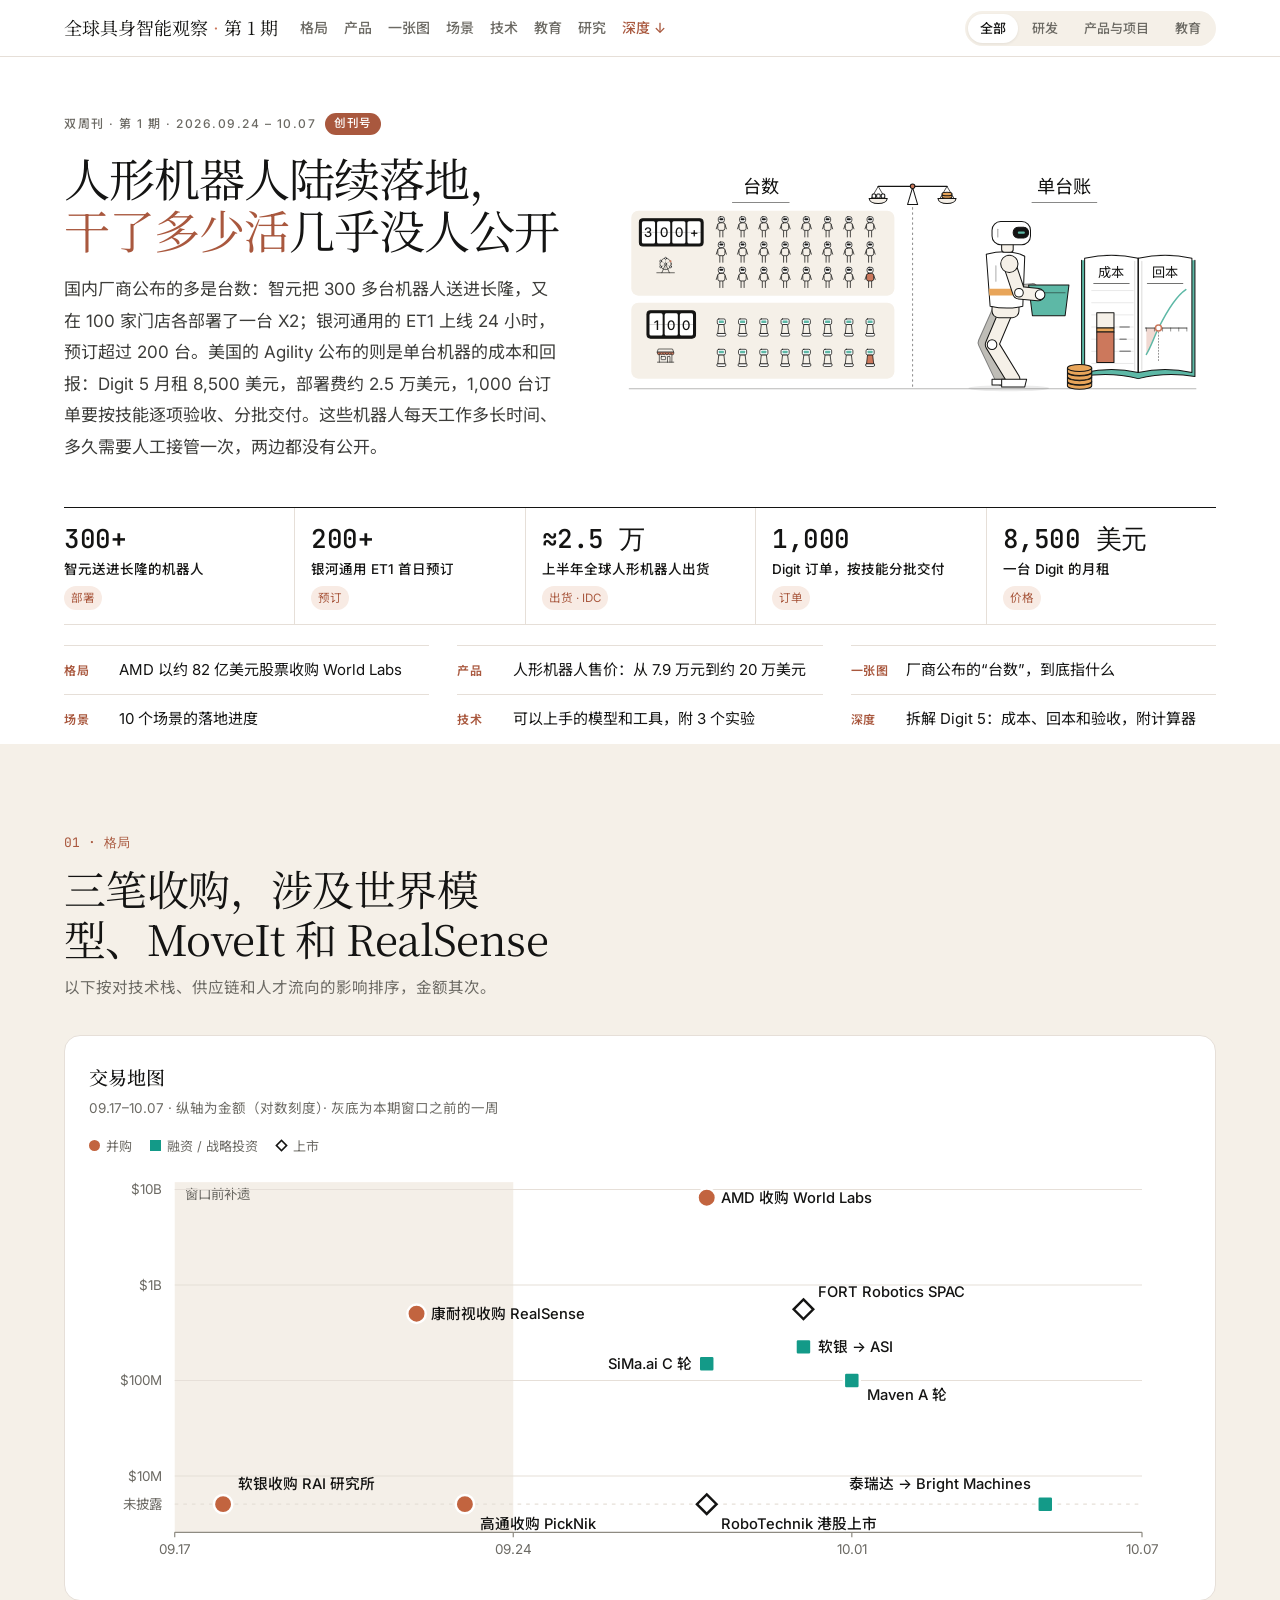
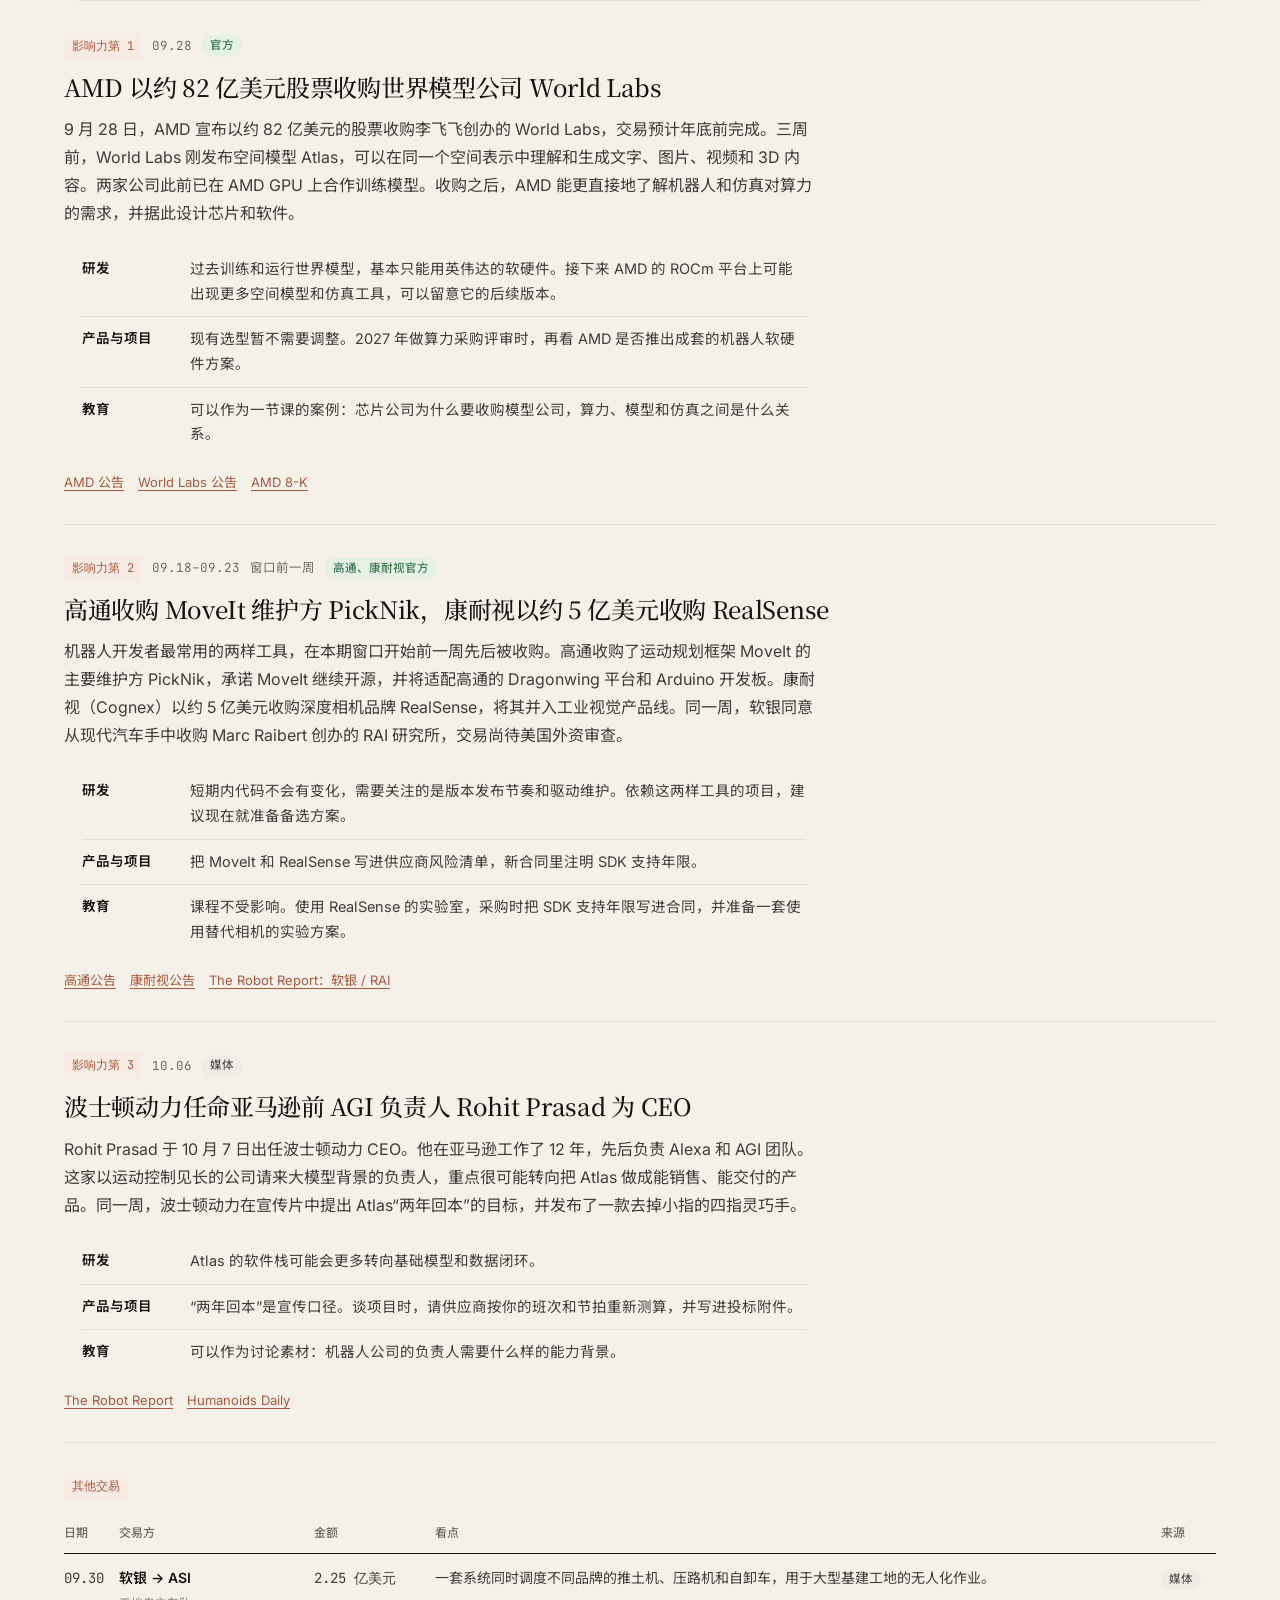
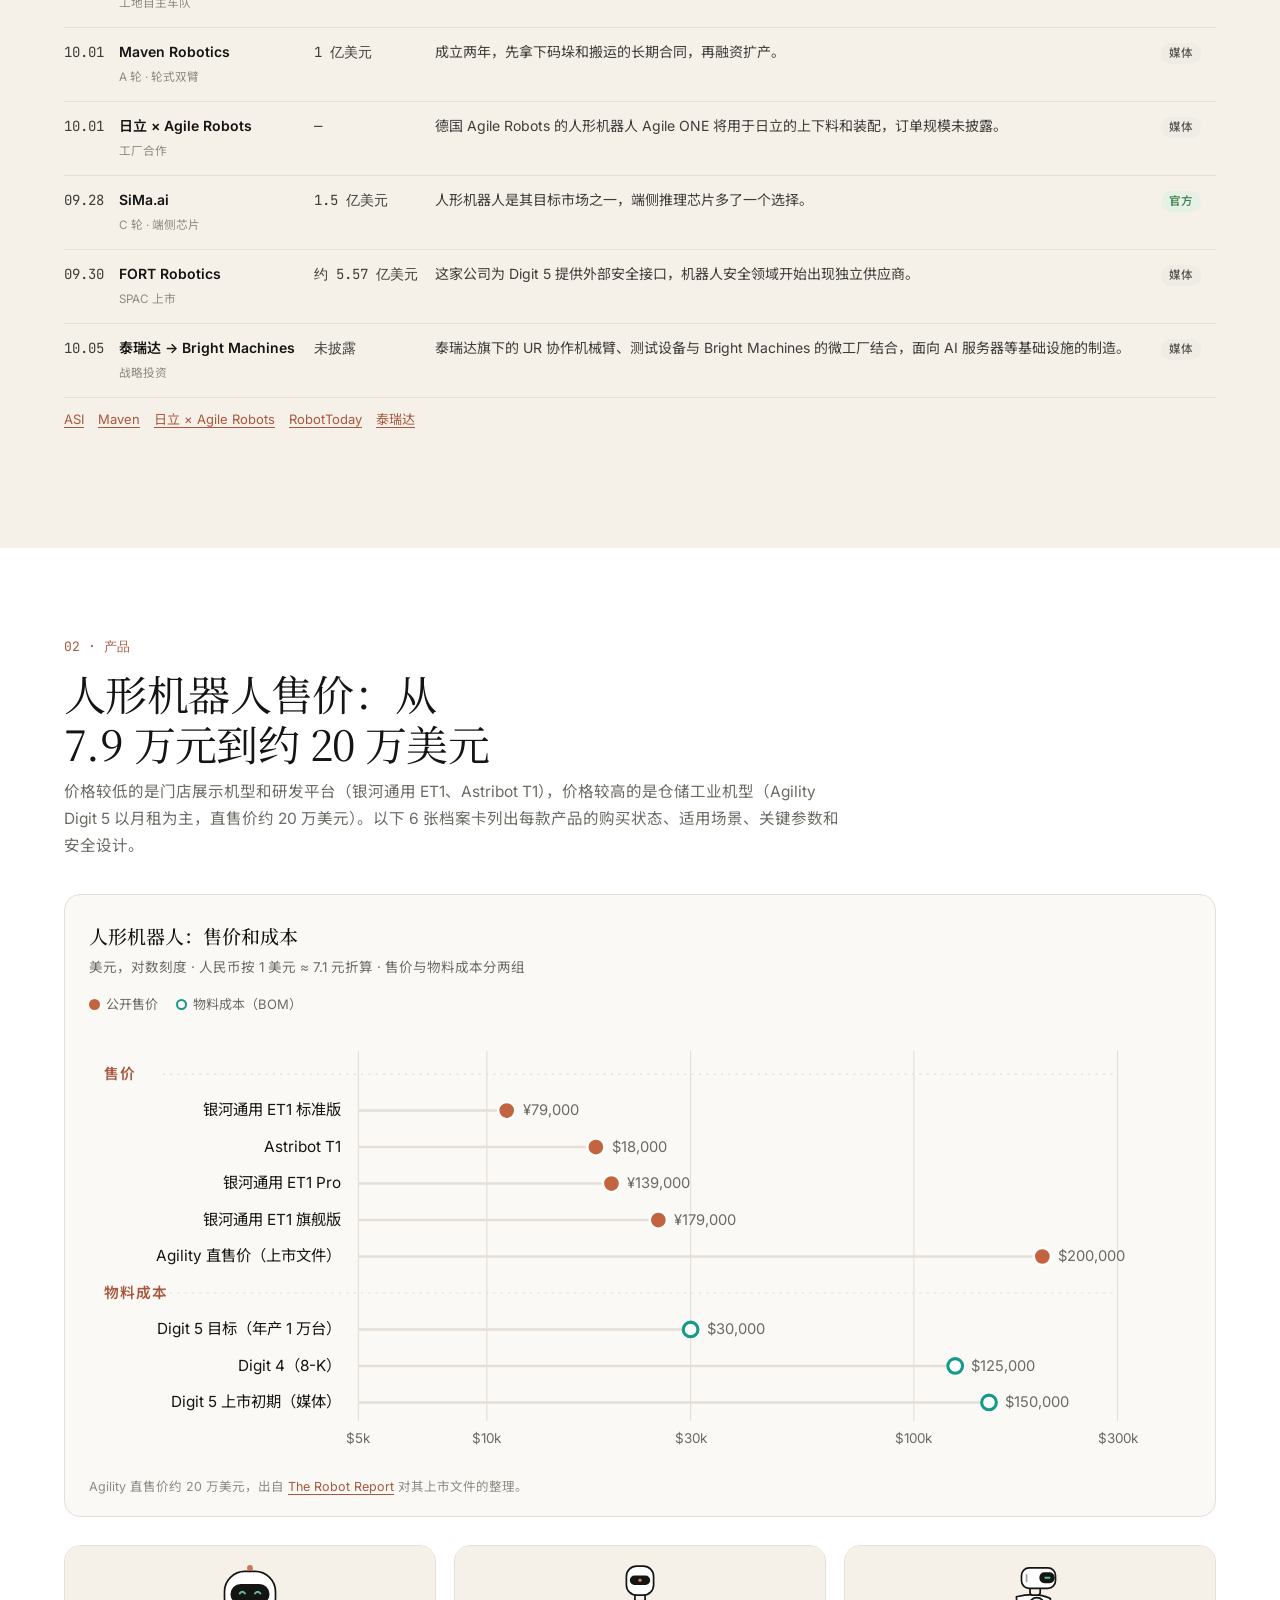
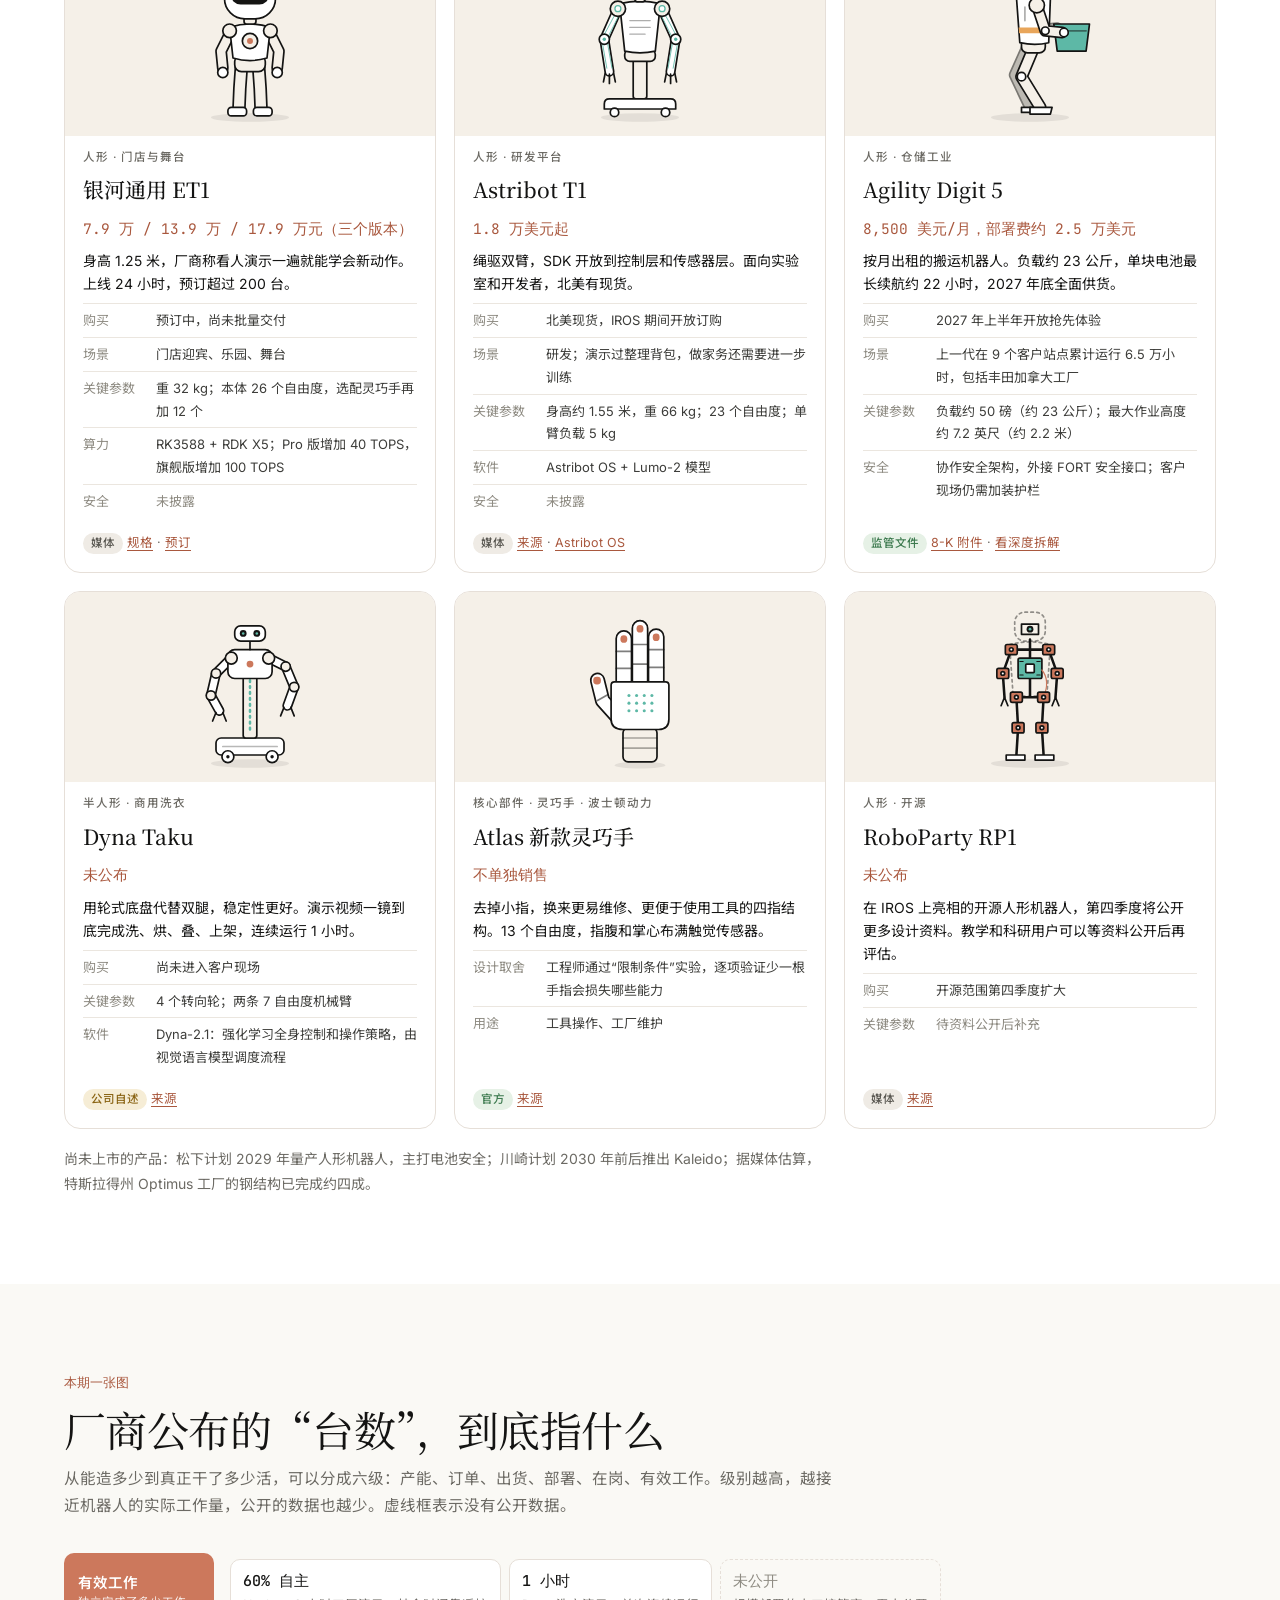
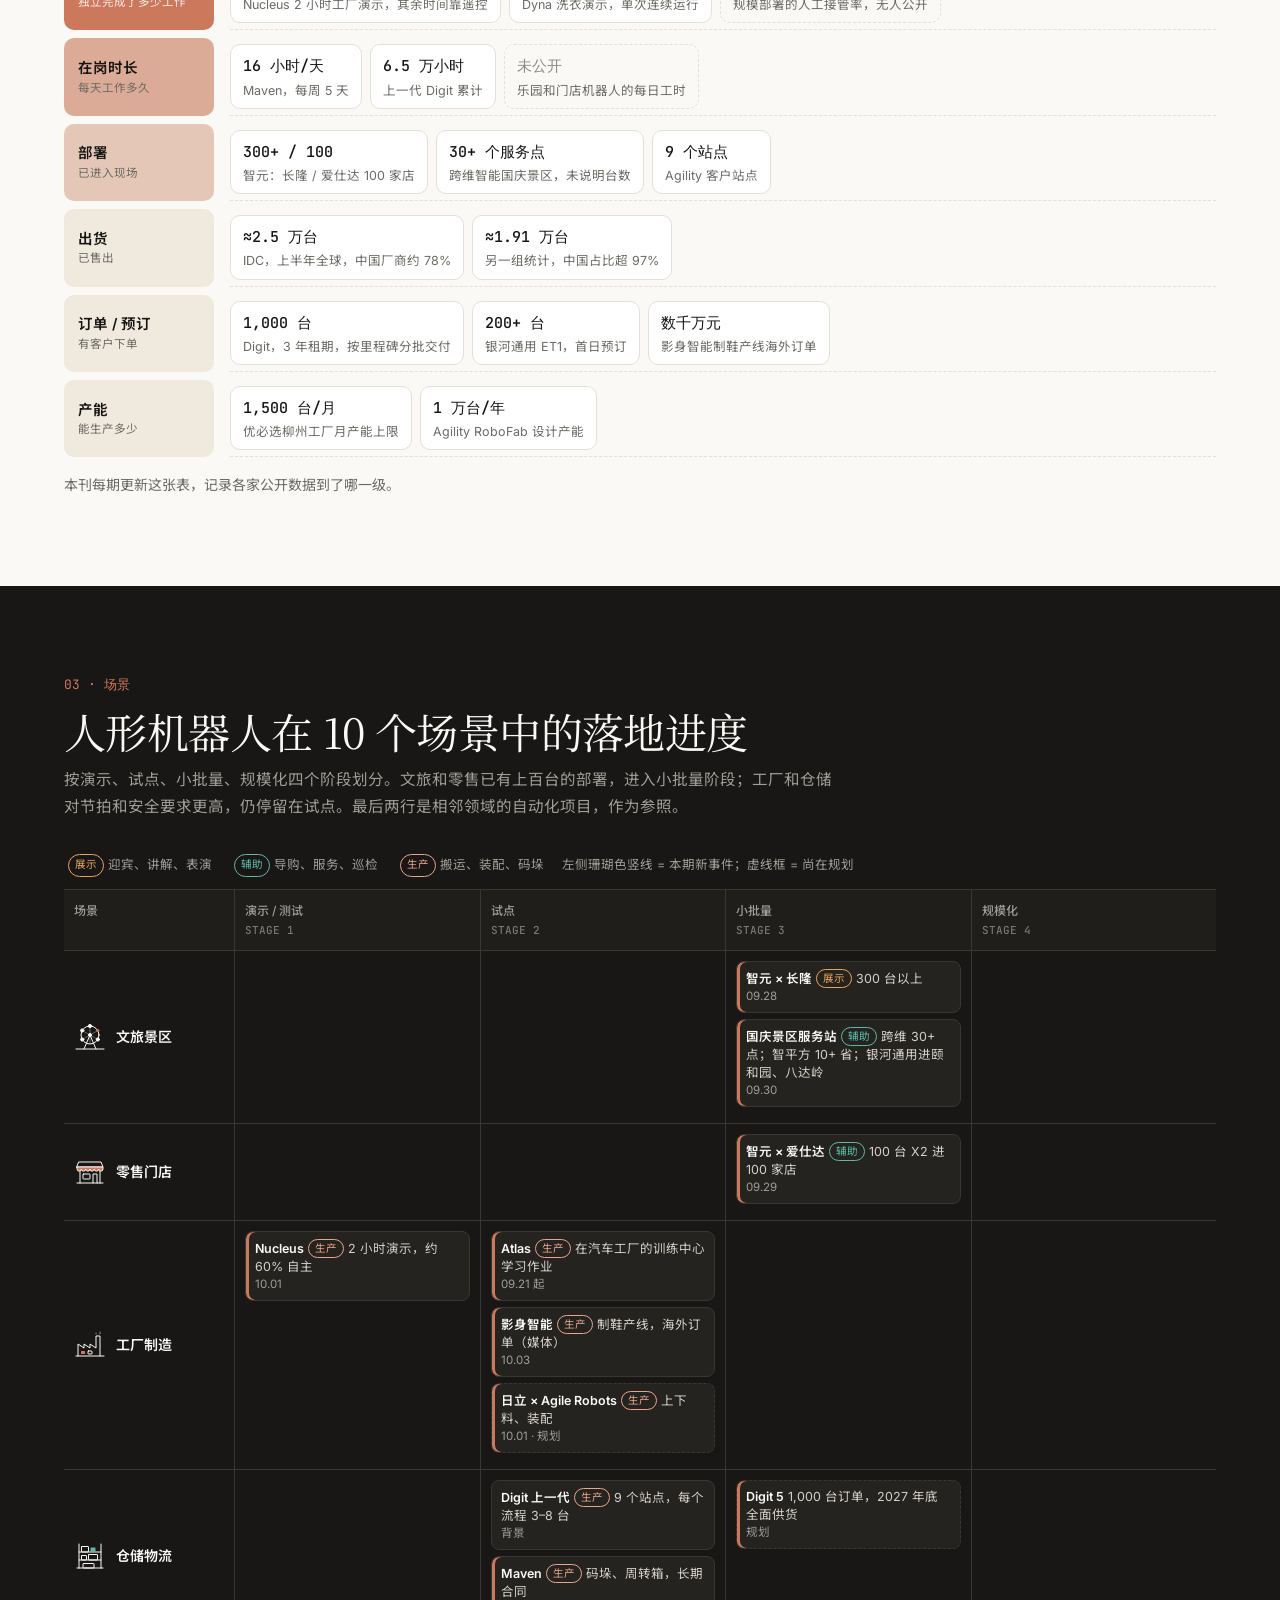
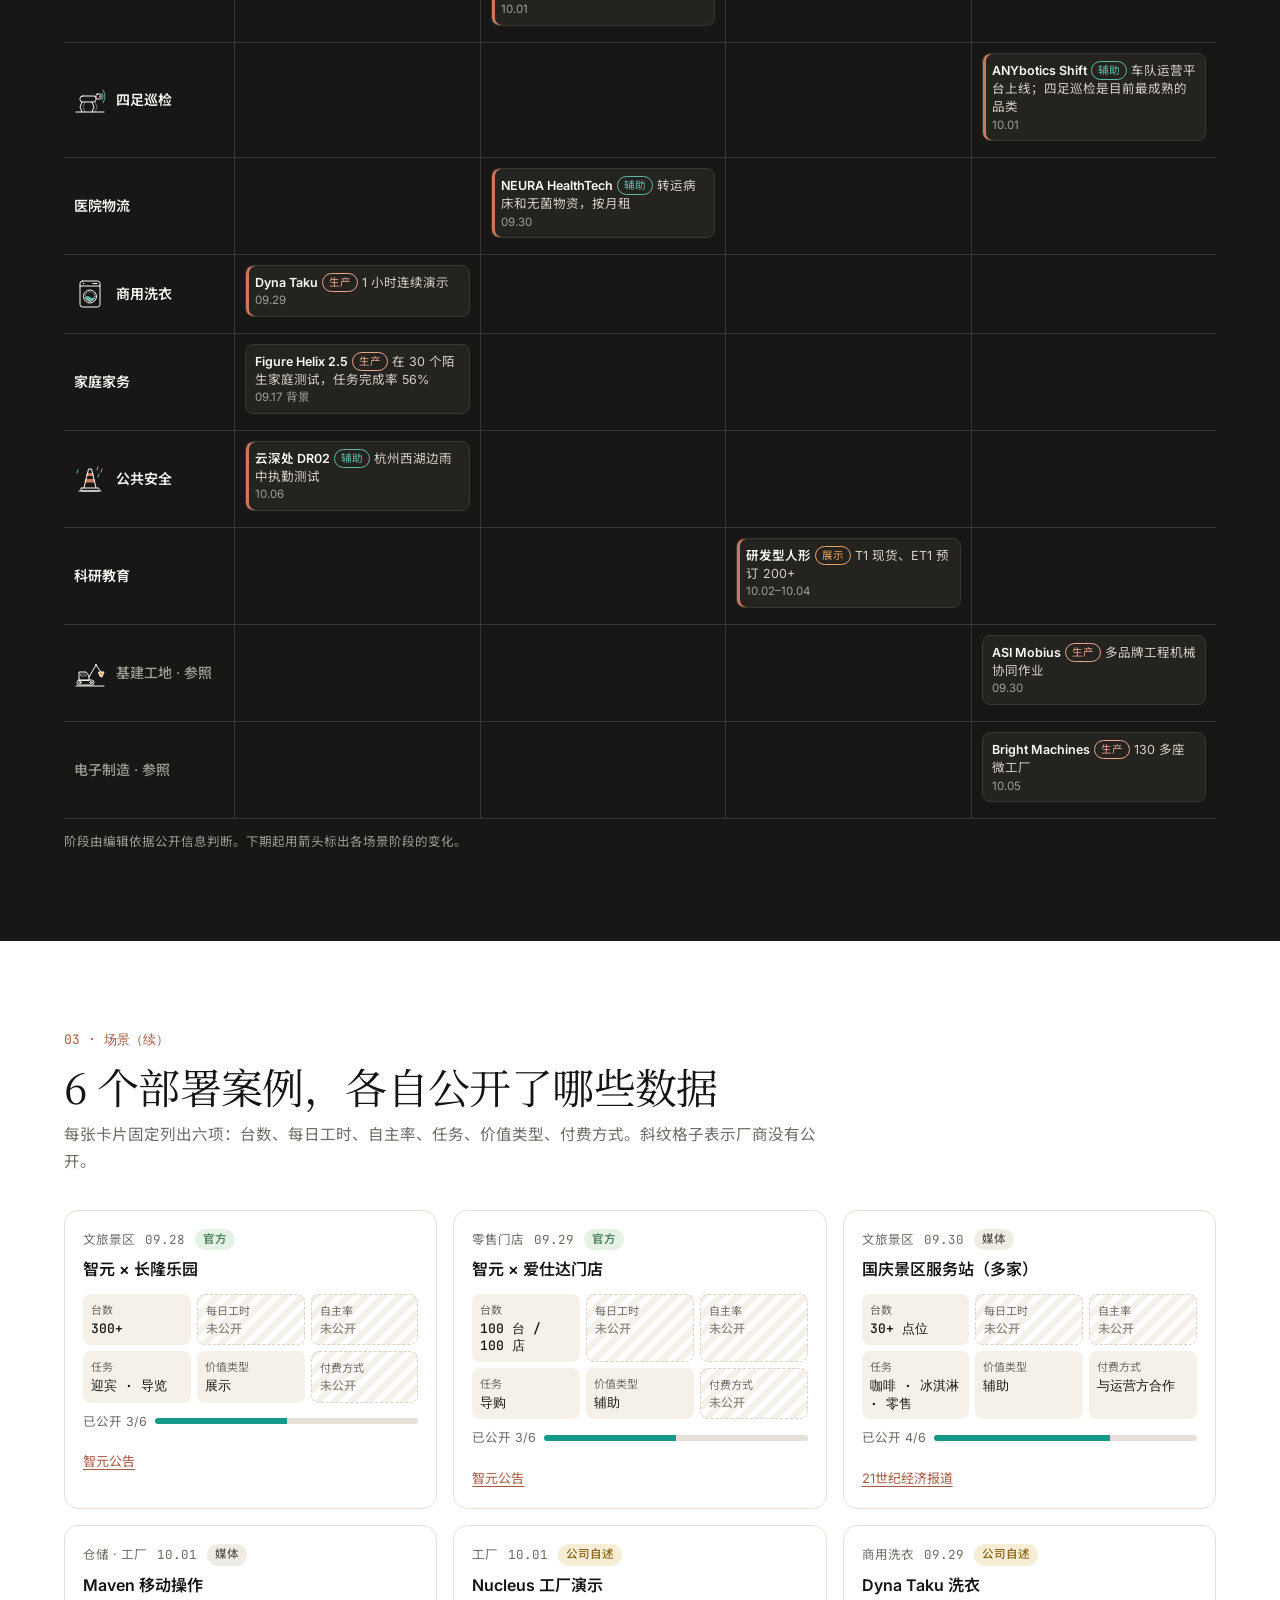
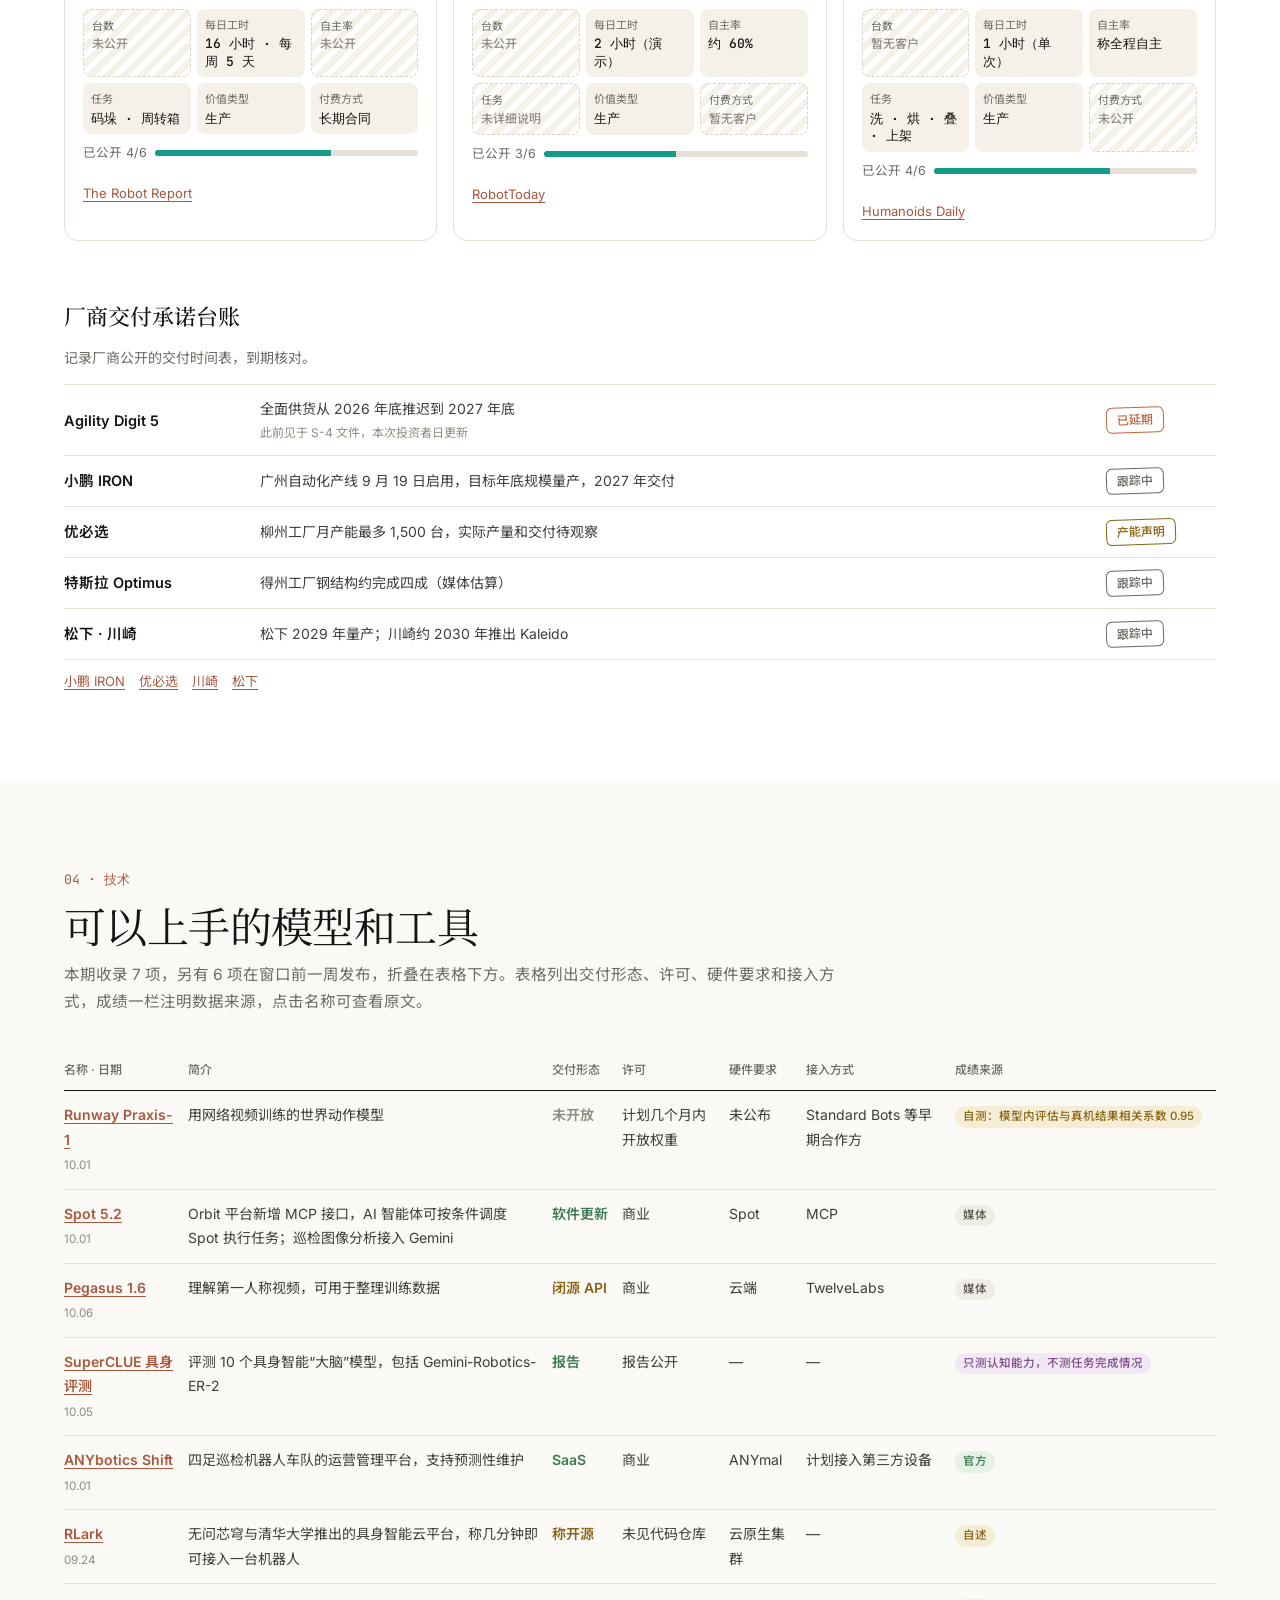
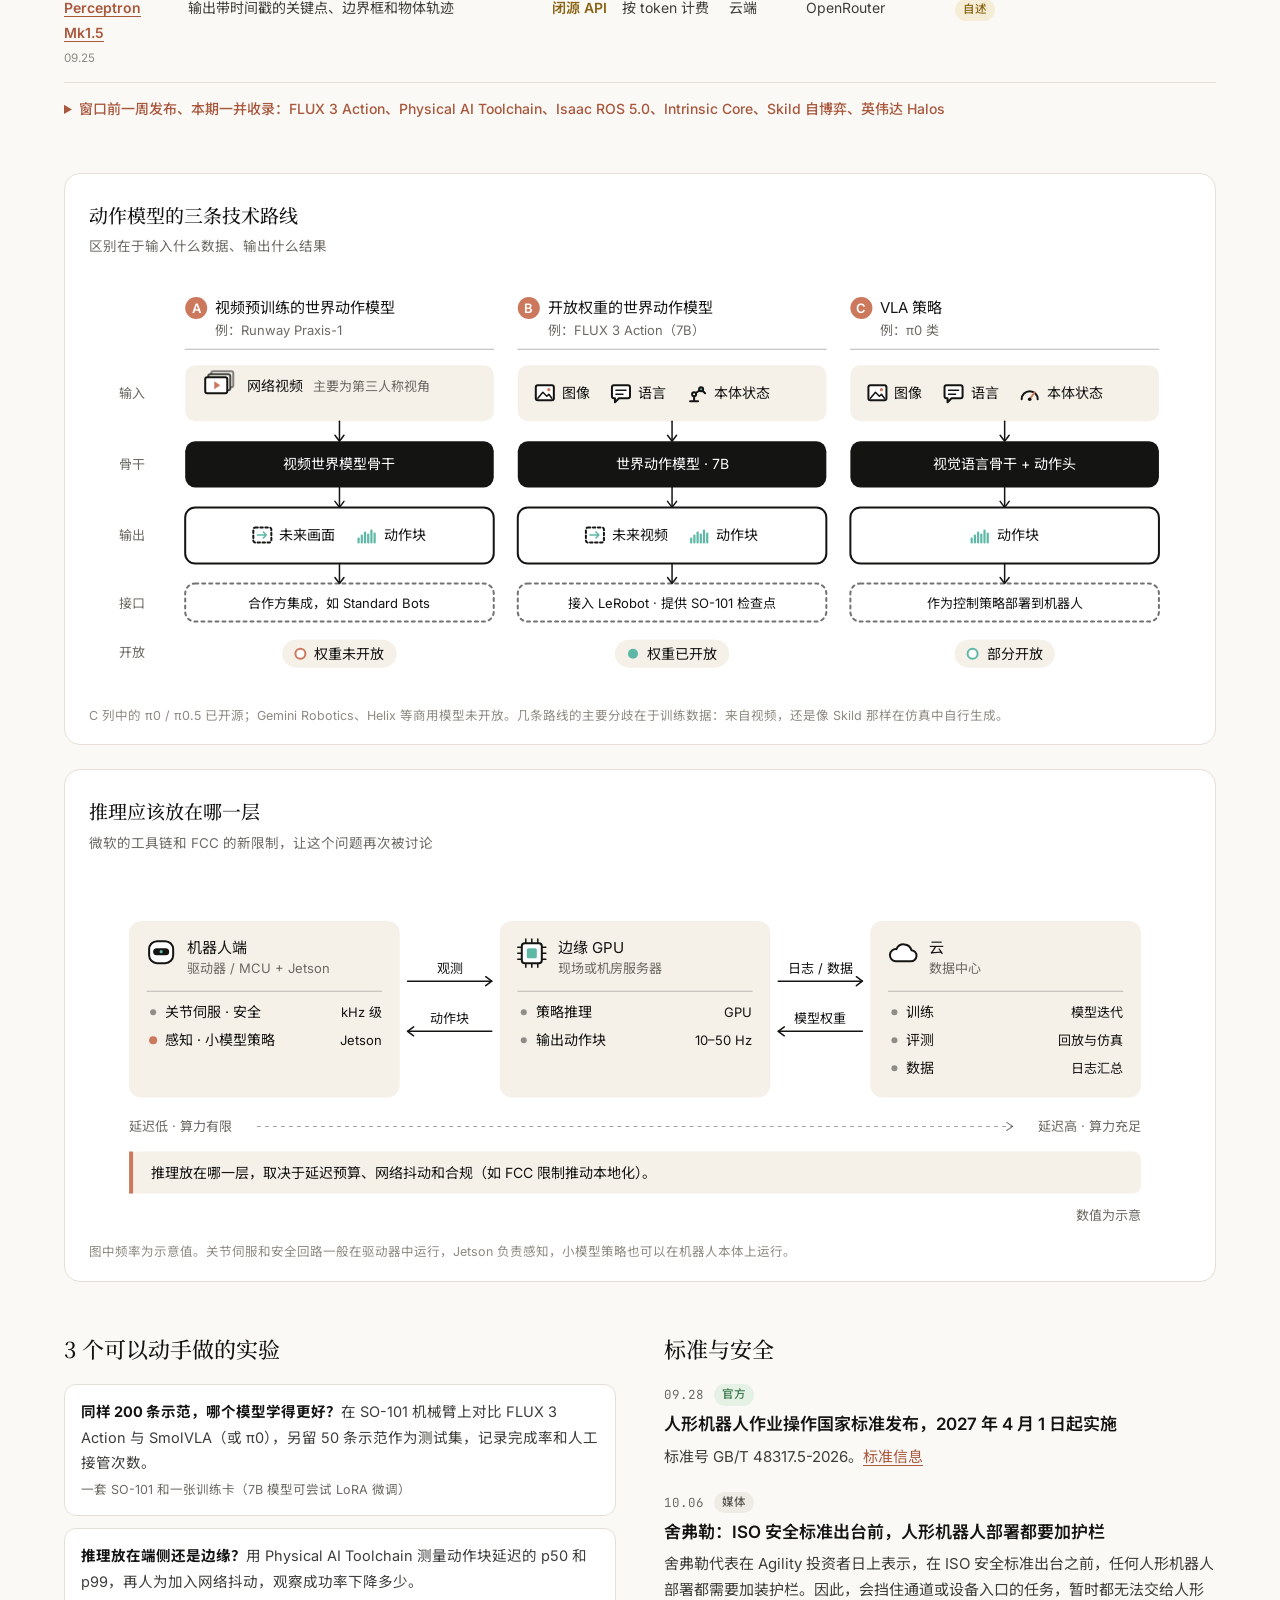
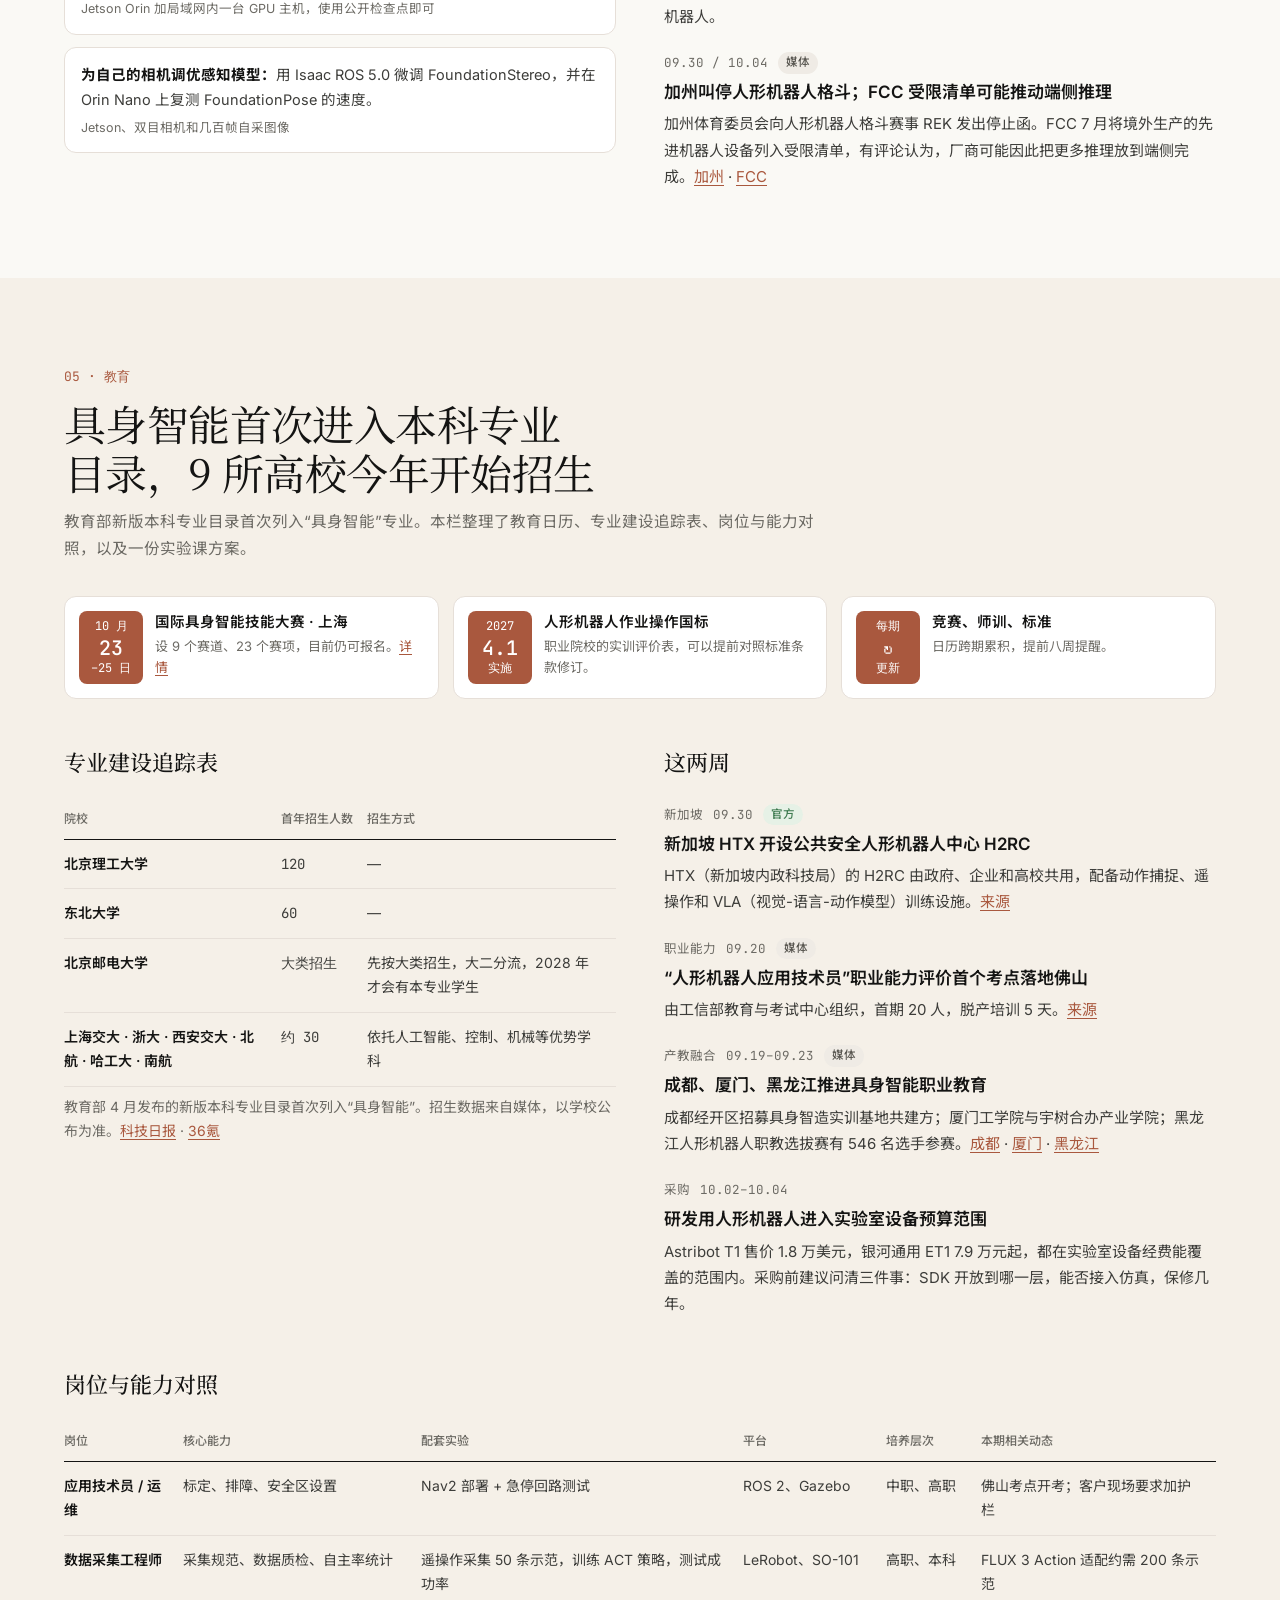
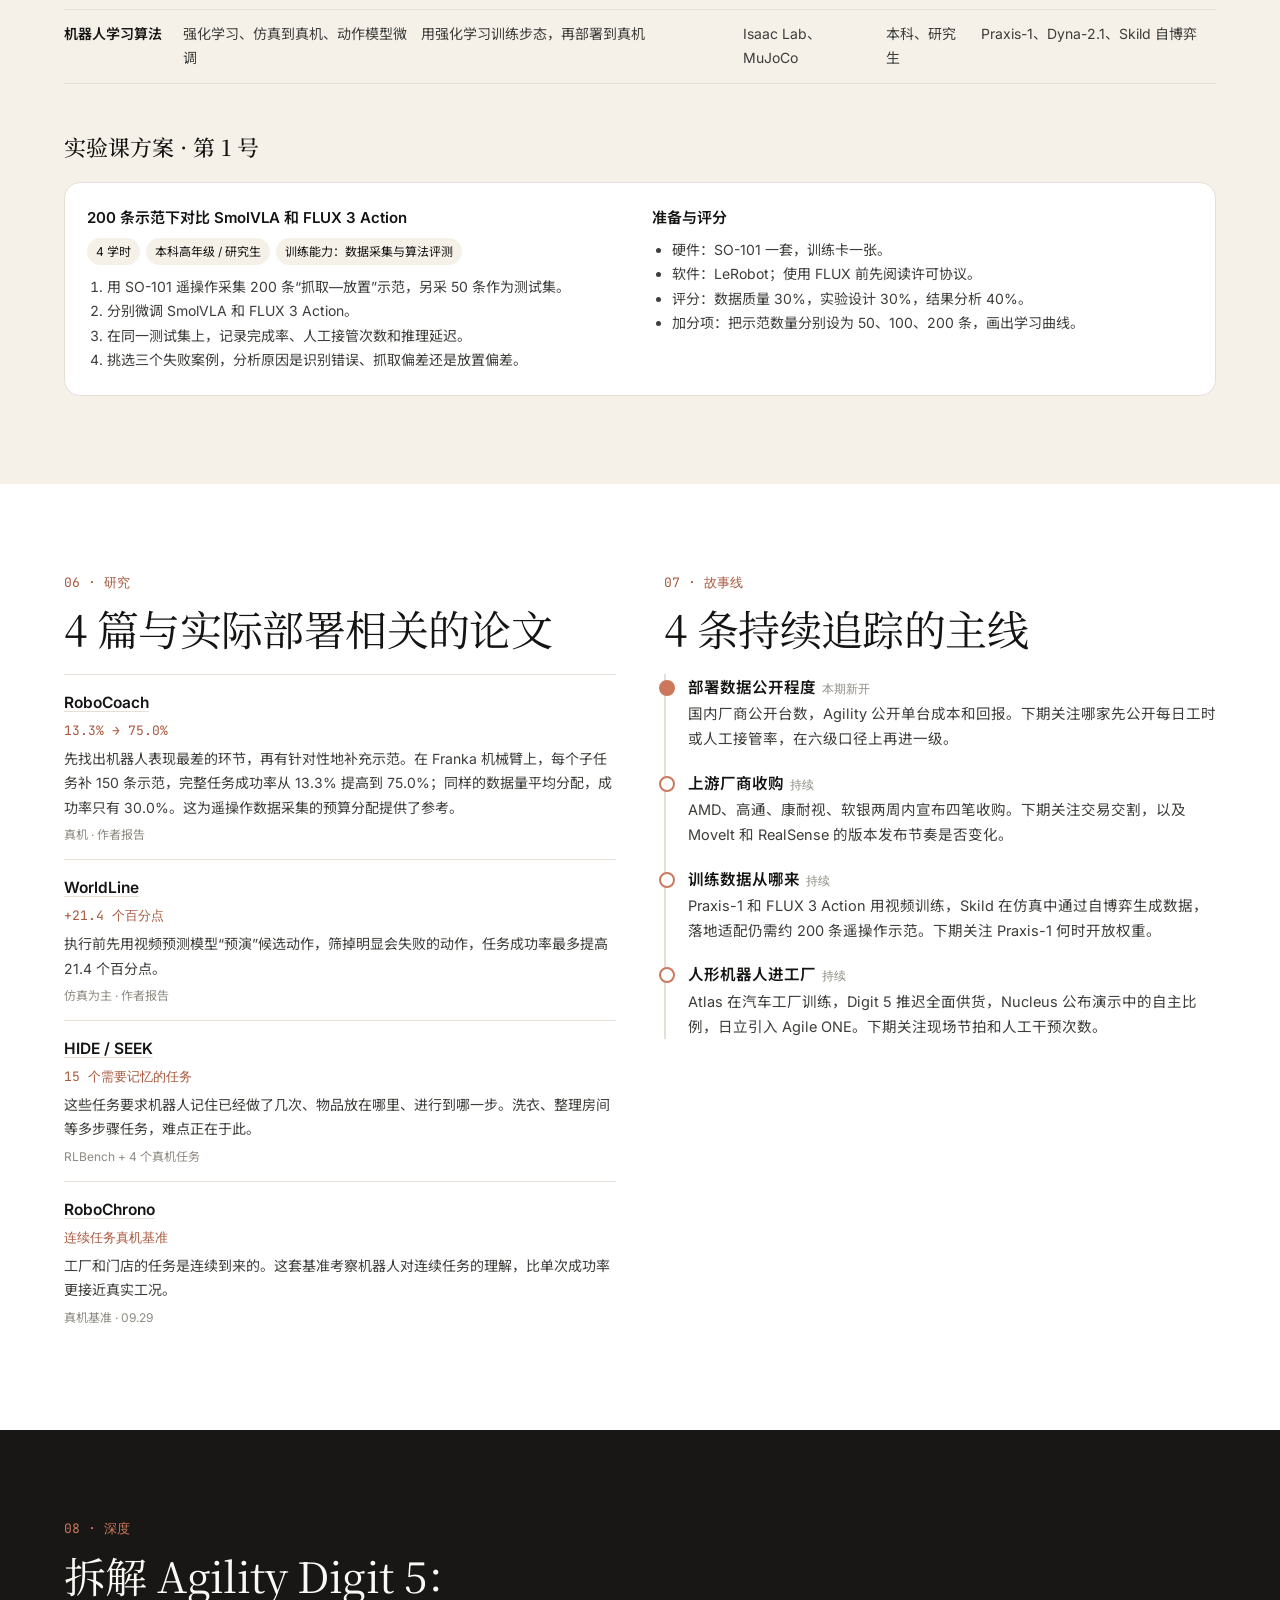
==== commit a88465dd: "Issue 01: rewrite all copy for Chinese readers - New title: 人形机器人陆续落地，干了多少活几乎没人公开 - Headlines are fu" ====
--- a/site/issues/01/index.html
+++ b/site/issues/01/index.html
@@ -3,11 +3,11 @@
 <head>
 <meta charset="utf-8">
 <meta name="viewport" content="width=device-width,initial-scale=1,viewport-fit=cover">
-<title>人形机器人落地的两本账 · 全球具身智能观察 第 1 期</title>
-<meta name="description" content="双周刊第 1 期（2026.09.24–10.07）：中国在数台数，美国在算单台账。重大交易、人形价格表、十个场景的成熟度、这两周能上手的工具、九所高校的新专业，以及 Digit 的两本账。">
+<title>人形机器人陆续落地，干了多少活几乎没人公开 · 全球具身智能观察 第 1 期</title>
+<meta name="description" content="全球具身智能观察第 1 期（2026.09.24–10.07）：人形机器人陆续落地，但每天工作多久、多久需要人工接管，几乎没有厂商公开。另有重大交易、人形机器人售价、10 个场景的落地进度、可以上手的模型和工具、具身智能本科专业，以及 Agility Digit 5 的成本拆解。">
 <meta property="og:type" content="article">
 <meta property="og:site_name" content="全球具身智能观察">
-<meta property="og:title" content="人形机器人落地的两本账：中国在数台数，美国在算单台账">
+<meta property="og:title" content="人形机器人陆续落地，干了多少活几乎没人公开">
 <meta property="og:description" content="全球具身智能观察 · 双周刊第 1 期（创刊号），2026.09.24–10.07。">
 <meta property="og:url" content="https://buildwithamy.github.io/embodied-intelligence-observatory/issues/01/">
 <meta property="og:image" content="https://buildwithamy.github.io/embodied-intelligence-observatory/issues/01/og.png">
@@ -385,25 +385,25 @@
     <div class="cover">
       <div>
         <div class="eyebrow">双周刊 · 第 1 期 · 2026.09.24 – 10.07 &nbsp;<span class="pill">创刊号</span></div>
-        <h1>人形机器人落地的两本账：<span class="nw">中国在<em>数台数</em>，</span><span class="nw">美国在<em>算单台账</em></span></h1>
-        <p class="lede">国庆前后，智元把 300 多台机器人送进长隆，又在 100 家门店各放了一台；银河通用的新品上线一天，预订过了 200 台。太平洋另一边，Agility 把 Digit 的账摊开给投资人看：月费 8,500 美元，1,000 台订单要一项技能一项技能地兑现。两本账都缺同一页：这些机器人每天到底干了多少活。</p>
+        <h1><span class="nw">人形机器人陆续落地，</span><span class="nw"><em>干了多少活</em>几乎没人公开</span></h1>
+        <p class="lede">国内厂商公布的多是台数：智元把 300 多台机器人送进长隆，又在 100 家门店各部署了一台 X2；银河通用的 ET1 上线 24 小时，预订超过 200 台。美国的 Agility 公布的则是单台机器的成本和回报：Digit 5 月租 8,500 美元，部署费约 2.5 万美元，1,000 台订单要按技能逐项验收、分批交付。这些机器人每天工作多长时间、多久需要人工接管一次，两边都没有公开。</p>
       </div>
       <div class="art" role="img" aria-label="左边是成排的机器人和计数器，右边是一台工业人形和账本"><svg xmlns="http://www.w3.org/2000/svg" viewBox="0 0 1200 520" role="img" aria-label="人形机器人落地的两本账：左边按台数部署，右边算单台账（成本与回本）"><title>人形机器人落地的两本账：左边按台数部署，右边算单台账（成本与回本）</title><g fill="none" stroke="currentColor" stroke-width="2" stroke-linecap="round" stroke-linejoin="round"><path d="M40 460 H1160" stroke-opacity=".3"/><text x="300" y="74" stroke="none" font-family="'Noto Serif SC','Source Han Serif SC','Songti SC',serif" font-size="36" text-anchor="middle" style="fill:currentColor" >台数</text><path d="M244 92 H356" stroke-opacity=".5"/><text x="900" y="74" stroke="none" font-family="'Noto Serif SC','Source Han Serif SC','Songti SC',serif" font-size="36" text-anchor="middle" style="fill:currentColor" >单台账</text><path d="M836 92 H964" stroke-opacity=".5"/><rect x="44" y="108" width="520" height="168" rx="14" stroke="none" style="fill:var(--cream,#f5f0e8)"/><rect x="60" y="124" width="126" height="54" rx="7" style="fill:currentColor"/><rect x="65" y="129" width="26" height="44" rx="3" stroke="none" style="fill:var(--paper,#ffffff)"/><text x="78" y="161" stroke="none" font-family="'JetBrains Mono',ui-monospace,Menlo,monospace" font-size="26" text-anchor="middle" style="fill:currentColor" font-weight="500">3</text><path d="M65 151 H91" stroke-width="1" stroke-opacity=".35"/><rect x="95" y="129" width="26" height="44" rx="3" stroke="none" style="fill:var(--paper,#ffffff)"/><text x="108" y="161" stroke="none" font-family="'JetBrains Mono',ui-monospace,Menlo,monospace" font-size="26" text-anchor="middle" style="fill:currentColor" font-weight="500">0</text><path d="M95 151 H121" stroke-width="1" stroke-opacity=".35"/><rect x="125" y="129" width="26" height="44" rx="3" stroke="none" style="fill:var(--paper,#ffffff)"/><text x="138" y="161" stroke="none" font-family="'JetBrains Mono',ui-monospace,Menlo,monospace" font-size="26" text-anchor="middle" style="fill:currentColor" font-weight="500">0</text><path d="M125 151 H151" stroke-width="1" stroke-opacity=".35"/><rect x="155" y="129" width="26" height="44" rx="3" stroke="none" style="fill:var(--paper,#ffffff)"/><text x="168" y="161" stroke="none" font-family="'JetBrains Mono',ui-monospace,Menlo,monospace" font-size="26" text-anchor="middle" style="fill:currentColor" font-weight="500">+</text><path d="M155 151 H181" stroke-width="1" stroke-opacity=".35"/><g transform="translate(92 196) scale(0.62)"><g fill="none" stroke="currentColor" stroke-width="2" stroke-linecap="round" stroke-linejoin="round"><path d="M4 56 H60 M32 28 L20 56 M32 28 L44 56"/><circle cx="32" cy="28" r="18"/><path d="M32 10 V46 M16.4 19 L47.6 37 M16.4 37 L47.6 19" stroke-opacity=".45" stroke-width="1.5"/><circle cx="32" cy="28" r="3" style="fill:var(--paper,#ffffff)"/><circle cx="32.0" cy="10.0" r="3.2" style="fill:var(--paper,#ffffff)"/><circle cx="47.6" cy="19.0" r="3.2" stroke="none" style="fill:var(--coral,#cc785c)"/><circle cx="47.6" cy="37.0" r="3.2" style="fill:var(--paper,#ffffff)"/><circle cx="16.4" cy="37.0" r="3.2" style="fill:var(--paper,#ffffff)"/><circle cx="16.4" cy="19.0" r="3.2" style="fill:var(--paper,#ffffff)"/></g></g><g stroke-width="1.5"><path d="M219 146 V160 M225 146 V160 M215 135 L212 144 M229 135 L232 144"/><rect x="215" y="132" width="14" height="15" rx="4" style="fill:var(--cream,#f5f0e8)"/><rect x="216" y="120" width="12" height="11" rx="4" style="fill:var(--paper,#ffffff)"/><rect x="218" y="123" width="8" height="4" rx="2" stroke="none" style="fill:currentColor"/><path d="M261 146 V160 M267 146 V160 M257 135 L254 144 M271 135 L274 144"/><rect x="257" y="132" width="14" height="15" rx="4" style="fill:var(--cream,#f5f0e8)"/><rect x="258" y="120" width="12" height="11" rx="4" style="fill:var(--paper,#ffffff)"/><rect x="260" y="123" width="8" height="4" rx="2" stroke="none" style="fill:currentColor"/><path d="M303 146 V160 M309 146 V160 M299 135 L296 144 M313 135 L316 144"/><rect x="299" y="132" width="14" height="15" rx="4" style="fill:var(--cream,#f5f0e8)"/><rect x="300" y="120" width="12" height="11" rx="4" style="fill:var(--paper,#ffffff)"/><rect x="302" y="123" width="8" height="4" rx="2" stroke="none" style="fill:currentColor"/><path d="M345 146 V160 M351 146 V160 M341 135 L338 144 M355 135 L358 144"/><rect x="341" y="132" width="14" height="15" rx="4" style="fill:var(--cream,#f5f0e8)"/><rect x="342" y="120" width="12" height="11" rx="4" style="fill:var(--paper,#ffffff)"/><rect x="344" y="123" width="8" height="4" rx="2" stroke="none" style="fill:currentColor"/><path d="M387 146 V160 M393 146 V160 M383 135 L380 144 M397 135 L400 144"/><rect x="383" y="132" width="14" height="15" rx="4" style="fill:var(--cream,#f5f0e8)"/><rect x="384" y="120" width="12" height="11" rx="4" style="fill:var(--paper,#ffffff)"/><rect x="386" y="123" width="8" height="4" rx="2" stroke="none" style="fill:currentColor"/><path d="M429 146 V160 M435 146 V160 M425 135 L422 144 M439 135 L442 144"/><rect x="425" y="132" width="14" height="15" rx="4" style="fill:var(--cream,#f5f0e8)"/><rect x="426" y="120" width="12" height="11" rx="4" style="fill:var(--paper,#ffffff)"/><rect x="428" y="123" width="8" height="4" rx="2" stroke="none" style="fill:currentColor"/><path d="M471 146 V160 M477 146 V160 M467 135 L464 144 M481 135 L484 144"/><rect x="467" y="132" width="14" height="15" rx="4" style="fill:var(--cream,#f5f0e8)"/><rect x="468" y="120" width="12" height="11" rx="4" style="fill:var(--paper,#ffffff)"/><rect x="470" y="123" width="8" height="4" rx="2" stroke="none" style="fill:currentColor"/><path d="M513 146 V160 M519 146 V160 M509 135 L506 144 M523 135 L526 144"/><rect x="509" y="132" width="14" height="15" rx="4" style="fill:var(--cream,#f5f0e8)"/><rect x="510" y="120" width="12" height="11" rx="4" style="fill:var(--paper,#ffffff)"/><rect x="512" y="123" width="8" height="4" rx="2" stroke="none" style="fill:currentColor"/><path d="M219 196 V210 M225 196 V210 M215 185 L212 194 M229 185 L232 194"/><rect x="215" y="182" width="14" height="15" rx="4" style="fill:var(--cream,#f5f0e8)"/><rect x="216" y="170" width="12" height="11" rx="4" style="fill:var(--paper,#ffffff)"/><rect x="218" y="173" width="8" height="4" rx="2" stroke="none" style="fill:currentColor"/><path d="M261 196 V210 M267 196 V210 M257 185 L254 194 M271 185 L274 194"/><rect x="257" y="182" width="14" height="15" rx="4" style="fill:var(--cream,#f5f0e8)"/><rect x="258" y="170" width="12" height="11" rx="4" style="fill:var(--paper,#ffffff)"/><rect x="260" y="173" width="8" height="4" rx="2" stroke="none" style="fill:currentColor"/><path d="M303 196 V210 M309 196 V210 M299 185 L296 194 M313 185 L316 194"/><rect x="299" y="182" width="14" height="15" rx="4" style="fill:var(--cream,#f5f0e8)"/><rect x="300" y="170" width="12" height="11" rx="4" style="fill:var(--paper,#ffffff)"/><rect x="302" y="173" width="8" height="4" rx="2" stroke="none" style="fill:currentColor"/><path d="M345 196 V210 M351 196 V210 M341 185 L338 194 M355 185 L358 194"/><rect x="341" y="182" width="14" height="15" rx="4" style="fill:var(--cream,#f5f0e8)"/><rect x="342" y="170" width="12" height="11" rx="4" style="fill:var(--paper,#ffffff)"/><rect x="344" y="173" width="8" height="4" rx="2" stroke="none" style="fill:currentColor"/><path d="M387 196 V210 M393 196 V210 M383 185 L380 194 M397 185 L400 194"/><rect x="383" y="182" width="14" height="15" rx="4" style="fill:var(--cream,#f5f0e8)"/><rect x="384" y="170" width="12" height="11" rx="4" style="fill:var(--paper,#ffffff)"/><rect x="386" y="173" width="8" height="4" rx="2" stroke="none" style="fill:currentColor"/><path d="M429 196 V210 M435 196 V210 M425 185 L422 194 M439 185 L442 194"/><rect x="425" y="182" width="14" height="15" rx="4" style="fill:var(--cream,#f5f0e8)"/><rect x="426" y="170" width="12" height="11" rx="4" style="fill:var(--paper,#ffffff)"/><rect x="428" y="173" width="8" height="4" rx="2" stroke="none" style="fill:currentColor"/><path d="M471 196 V210 M477 196 V210 M467 185 L464 194 M481 185 L484 194"/><rect x="467" y="182" width="14" height="15" rx="4" style="fill:var(--cream,#f5f0e8)"/><rect x="468" y="170" width="12" height="11" rx="4" style="fill:var(--paper,#ffffff)"/><rect x="470" y="173" width="8" height="4" rx="2" stroke="none" style="fill:currentColor"/><path d="M513 196 V210 M519 196 V210 M509 185 L506 194 M523 185 L526 194"/><rect x="509" y="182" width="14" height="15" rx="4" style="fill:var(--cream,#f5f0e8)"/><rect x="510" y="170" width="12" height="11" rx="4" style="fill:var(--paper,#ffffff)"/><rect x="512" y="173" width="8" height="4" rx="2" stroke="none" style="fill:currentColor"/><path d="M219 246 V260 M225 246 V260 M215 235 L212 244 M229 235 L232 244"/><rect x="215" y="232" width="14" height="15" rx="4" style="fill:var(--cream,#f5f0e8)"/><rect x="216" y="220" width="12" height="11" rx="4" style="fill:var(--paper,#ffffff)"/><rect x="218" y="223" width="8" height="4" rx="2" stroke="none" style="fill:currentColor"/><path d="M261 246 V260 M267 246 V260 M257 235 L254 244 M271 235 L274 244"/><rect x="257" y="232" width="14" height="15" rx="4" style="fill:var(--cream,#f5f0e8)"/><rect x="258" y="220" width="12" height="11" rx="4" style="fill:var(--paper,#ffffff)"/><rect x="260" y="223" width="8" height="4" rx="2" stroke="none" style="fill:currentColor"/><path d="M303 246 V260 M309 246 V260 M299 235 L296 244 M313 235 L316 244"/><rect x="299" y="232" width="14" height="15" rx="4" style="fill:var(--cream,#f5f0e8)"/><rect x="300" y="220" width="12" height="11" rx="4" style="fill:var(--paper,#ffffff)"/><rect x="302" y="223" width="8" height="4" rx="2" stroke="none" style="fill:currentColor"/><path d="M345 246 V260 M351 246 V260 M341 235 L338 244 M355 235 L358 244"/><rect x="341" y="232" width="14" height="15" rx="4" style="fill:var(--cream,#f5f0e8)"/><rect x="342" y="220" width="12" height="11" rx="4" style="fill:var(--paper,#ffffff)"/><rect x="344" y="223" width="8" height="4" rx="2" stroke="none" style="fill:currentColor"/><path d="M387 246 V260 M393 246 V260 M383 235 L380 244 M397 235 L400 244"/><rect x="383" y="232" width="14" height="15" rx="4" style="fill:var(--cream,#f5f0e8)"/><rect x="384" y="220" width="12" height="11" rx="4" style="fill:var(--paper,#ffffff)"/><rect x="386" y="223" width="8" height="4" rx="2" stroke="none" style="fill:currentColor"/><path d="M429 246 V260 M435 246 V260 M425 235 L422 244 M439 235 L442 244"/><rect x="425" y="232" width="14" height="15" rx="4" style="fill:var(--cream,#f5f0e8)"/><rect x="426" y="220" width="12" height="11" rx="4" style="fill:var(--paper,#ffffff)"/><rect x="428" y="223" width="8" height="4" rx="2" stroke="none" style="fill:currentColor"/><path d="M471 246 V260 M477 246 V260 M467 235 L464 244 M481 235 L484 244"/><rect x="467" y="232" width="14" height="15" rx="4" style="fill:var(--cream,#f5f0e8)"/><rect x="468" y="220" width="12" height="11" rx="4" style="fill:var(--paper,#ffffff)"/><rect x="470" y="223" width="8" height="4" rx="2" stroke="none" style="fill:currentColor"/><path d="M513 246 V260 M519 246 V260 M509 235 L506 244 M523 235 L526 244"/><rect x="509" y="232" width="14" height="15" rx="4" style="fill:var(--coral,#cc785c)"/><rect x="510" y="220" width="12" height="11" rx="4" style="fill:var(--paper,#ffffff)"/><rect x="512" y="223" width="8" height="4" rx="2" stroke="none" style="fill:currentColor"/></g><rect x="44" y="290" width="520" height="150" rx="14" stroke="none" style="fill:var(--cream,#f5f0e8)"/><rect x="75" y="306" width="96" height="54" rx="7" style="fill:currentColor"/><rect x="80" y="311" width="26" height="44" rx="3" stroke="none" style="fill:var(--paper,#ffffff)"/><text x="93" y="343" stroke="none" font-family="'JetBrains Mono',ui-monospace,Menlo,monospace" font-size="26" text-anchor="middle" style="fill:currentColor" font-weight="500">1</text><path d="M80 333 H106" stroke-width="1" stroke-opacity=".35"/><rect x="110" y="311" width="26" height="44" rx="3" stroke="none" style="fill:var(--paper,#ffffff)"/><text x="123" y="343" stroke="none" font-family="'JetBrains Mono',ui-monospace,Menlo,monospace" font-size="26" text-anchor="middle" style="fill:currentColor" font-weight="500">0</text><path d="M110 333 H136" stroke-width="1" stroke-opacity=".35"/><rect x="140" y="311" width="26" height="44" rx="3" stroke="none" style="fill:var(--paper,#ffffff)"/><text x="153" y="343" stroke="none" font-family="'JetBrains Mono',ui-monospace,Menlo,monospace" font-size="26" text-anchor="middle" style="fill:currentColor" font-weight="500">0</text><path d="M140 333 H166" stroke-width="1" stroke-opacity=".35"/><g transform="translate(92 374) scale(0.62)"><g fill="none" stroke="currentColor" stroke-width="2" stroke-linecap="round" stroke-linejoin="round"><path d="M6 54 H58 M12 30 V54 M52 30 V54"/><path d="M10 12 H54 L58 22 H6 Z"/><path d="M6 22 H58 V26 A4.33 4.33 0 0 1 49.33 26 A4.33 4.33 0 0 1 40.67 26 A4.33 4.33 0 0 1 32 26 A4.33 4.33 0 0 1 23.33 26 A4.33 4.33 0 0 1 14.67 26 A4.33 4.33 0 0 1 6 26 Z" style="fill:var(--coral,#cc785c)"/><rect x="18" y="36" width="14" height="10" rx="1"/><path d="M38 54 V36 H46 V54"/></g></g><g stroke-width="1.5"><rect x="213" y="350" width="18" height="6" rx="3" style="fill:var(--paper,#ffffff)"/><path d="M215 350 L217 333 H227 L229 350 Z" style="fill:var(--cream,#f5f0e8)"/><rect x="214" y="322" width="16" height="11" rx="3" style="fill:var(--paper,#ffffff)"/><rect x="217" y="325" width="10" height="5" rx="1" stroke="none" style="fill:var(--teal,#5db8a6)"/><rect x="255" y="350" width="18" height="6" rx="3" style="fill:var(--paper,#ffffff)"/><path d="M257 350 L259 333 H269 L271 350 Z" style="fill:var(--cream,#f5f0e8)"/><rect x="256" y="322" width="16" height="11" rx="3" style="fill:var(--paper,#ffffff)"/><rect x="259" y="325" width="10" height="5" rx="1" stroke="none" style="fill:var(--teal,#5db8a6)"/><rect x="297" y="350" width="18" height="6" rx="3" style="fill:var(--paper,#ffffff)"/><path d="M299 350 L301 333 H311 L313 350 Z" style="fill:var(--cream,#f5f0e8)"/><rect x="298" y="322" width="16" height="11" rx="3" style="fill:var(--paper,#ffffff)"/><rect x="301" y="325" width="10" height="5" rx="1" stroke="none" style="fill:var(--teal,#5db8a6)"/><rect x="339" y="350" width="18" height="6" rx="3" style="fill:var(--paper,#ffffff)"/><path d="M341 350 L343 333 H353 L355 350 Z" style="fill:var(--cream,#f5f0e8)"/><rect x="340" y="322" width="16" height="11" rx="3" style="fill:var(--paper,#ffffff)"/><rect x="343" y="325" width="10" height="5" rx="1" stroke="none" style="fill:var(--teal,#5db8a6)"/><rect x="381" y="350" width="18" height="6" rx="3" style="fill:var(--paper,#ffffff)"/><path d="M383 350 L385 333 H395 L397 350 Z" style="fill:var(--cream,#f5f0e8)"/><rect x="382" y="322" width="16" height="11" rx="3" style="fill:var(--paper,#ffffff)"/><rect x="385" y="325" width="10" height="5" rx="1" stroke="none" style="fill:var(--teal,#5db8a6)"/><rect x="423" y="350" width="18" height="6" rx="3" style="fill:var(--paper,#ffffff)"/><path d="M425 350 L427 333 H437 L439 350 Z" style="fill:var(--cream,#f5f0e8)"/><rect x="424" y="322" width="16" height="11" rx="3" style="fill:var(--paper,#ffffff)"/><rect x="427" y="325" width="10" height="5" rx="1" stroke="none" style="fill:var(--teal,#5db8a6)"/><rect x="465" y="350" width="18" height="6" rx="3" style="fill:var(--paper,#ffffff)"/><path d="M467 350 L469 333 H479 L481 350 Z" style="fill:var(--cream,#f5f0e8)"/><rect x="466" y="322" width="16" height="11" rx="3" style="fill:var(--paper,#ffffff)"/><rect x="469" y="325" width="10" height="5" rx="1" stroke="none" style="fill:var(--teal,#5db8a6)"/><rect x="507" y="350" width="18" height="6" rx="3" style="fill:var(--paper,#ffffff)"/><path d="M509 350 L511 333 H521 L523 350 Z" style="fill:var(--cream,#f5f0e8)"/><rect x="508" y="322" width="16" height="11" rx="3" style="fill:var(--paper,#ffffff)"/><rect x="511" y="325" width="10" height="5" rx="1" stroke="none" style="fill:var(--teal,#5db8a6)"/><rect x="213" y="410" width="18" height="6" rx="3" style="fill:var(--paper,#ffffff)"/><path d="M215 410 L217 393 H227 L229 410 Z" style="fill:var(--cream,#f5f0e8)"/><rect x="214" y="382" width="16" height="11" rx="3" style="fill:var(--paper,#ffffff)"/><rect x="217" y="385" width="10" height="5" rx="1" stroke="none" style="fill:var(--teal,#5db8a6)"/><rect x="255" y="410" width="18" height="6" rx="3" style="fill:var(--paper,#ffffff)"/><path d="M257 410 L259 393 H269 L271 410 Z" style="fill:var(--cream,#f5f0e8)"/><rect x="256" y="382" width="16" height="11" rx="3" style="fill:var(--paper,#ffffff)"/><rect x="259" y="385" width="10" height="5" rx="1" stroke="none" style="fill:var(--teal,#5db8a6)"/><rect x="297" y="410" width="18" height="6" rx="3" style="fill:var(--paper,#ffffff)"/><path d="M299 410 L301 393 H311 L313 410 Z" style="fill:var(--cream,#f5f0e8)"/><rect x="298" y="382" width="16" height="11" rx="3" style="fill:var(--paper,#ffffff)"/><rect x="301" y="385" width="10" height="5" rx="1" stroke="none" style="fill:var(--teal,#5db8a6)"/><rect x="339" y="410" width="18" height="6" rx="3" style="fill:var(--paper,#ffffff)"/><path d="M341 410 L343 393 H353 L355 410 Z" style="fill:var(--cream,#f5f0e8)"/><rect x="340" y="382" width="16" height="11" rx="3" style="fill:var(--paper,#ffffff)"/><rect x="343" y="385" width="10" height="5" rx="1" stroke="none" style="fill:var(--teal,#5db8a6)"/><rect x="381" y="410" width="18" height="6" rx="3" style="fill:var(--paper,#ffffff)"/><path d="M383 410 L385 393 H395 L397 410 Z" style="fill:var(--cream,#f5f0e8)"/><rect x="382" y="382" width="16" height="11" rx="3" style="fill:var(--paper,#ffffff)"/><rect x="385" y="385" width="10" height="5" rx="1" stroke="none" style="fill:var(--teal,#5db8a6)"/><rect x="423" y="410" width="18" height="6" rx="3" style="fill:var(--paper,#ffffff)"/><path d="M425 410 L427 393 H437 L439 410 Z" style="fill:var(--cream,#f5f0e8)"/><rect x="424" y="382" width="16" height="11" rx="3" style="fill:var(--paper,#ffffff)"/><rect x="427" y="385" width="10" height="5" rx="1" stroke="none" style="fill:var(--teal,#5db8a6)"/><rect x="465" y="410" width="18" height="6" rx="3" style="fill:var(--paper,#ffffff)"/><path d="M467 410 L469 393 H479 L481 410 Z" style="fill:var(--cream,#f5f0e8)"/><rect x="466" y="382" width="16" height="11" rx="3" style="fill:var(--paper,#ffffff)"/><rect x="469" y="385" width="10" height="5" rx="1" stroke="none" style="fill:var(--teal,#5db8a6)"/><rect x="507" y="410" width="18" height="6" rx="3" style="fill:var(--paper,#ffffff)"/><path d="M509 410 L511 393 H521 L523 410 Z" style="fill:var(--coral,#cc785c)"/><rect x="508" y="382" width="16" height="11" rx="3" style="fill:var(--paper,#ffffff)"/><rect x="511" y="385" width="10" height="5" rx="1" stroke="none" style="fill:var(--teal,#5db8a6)"/></g><path d="M600 102 V456" stroke-dasharray="3 7" stroke-opacity=".5"/><path d="M590 96 L600 62 L610 96 Z" style="fill:var(--paper,#ffffff)"/><path d="M532 60 H668" stroke-width="2.5"/><circle cx="600" cy="60" r="4.5" style="fill:var(--coral,#cc785c)"/><path d="M532 60 L518 84 M532 60 L546 84" stroke-width="1.5"/><path d="M514 84 H550 Q548 94 532 94 Q516 94 514 84 Z" style="fill:var(--cream,#f5f0e8)"/><path d="M668 60 L654 84 M668 60 L682 84" stroke-width="1.5"/><path d="M650 84 H686 Q684 94 668 94 Q652 94 650 84 Z" style="fill:var(--cream,#f5f0e8)"/><rect x="520" y="75" width="7" height="8" rx="2" style="fill:var(--paper,#ffffff)"/><rect x="529" y="75" width="7" height="8" rx="2" style="fill:var(--paper,#ffffff)"/><rect x="538" y="75" width="7" height="8" rx="2" style="fill:var(--paper,#ffffff)"/><ellipse cx="668" cy="80" rx="10" ry="3.5" style="fill:var(--amber,#e8a55a)"/><ellipse cx="668" cy="75" rx="10" ry="3.5" style="fill:var(--amber,#e8a55a)"/><ellipse cx="790" cy="459" rx="80" ry="6" stroke="none" style="fill:currentColor" fill-opacity=".08"/><g transform="translate(624 103) scale(1.9)" stroke-width="1.053"><g stroke-opacity=".55"><path d="M78 104 L62 140 L80 178" stroke-width="14"/><path d="M78 104 L62 140 L80 178" stroke-width="11.894736842105264" style="stroke:var(--cream,#f5f0e8)"/></g><path d="M70 178 H92 L90 184 H70 Z" style="fill:var(--paper,#ffffff)"/><path d="M86 104 L70 142 L92 178" stroke-width="15"/><path d="M86 104 L70 142 L92 178" stroke-width="12.894736842105264" style="stroke:var(--cream,#f5f0e8)"/><circle cx="70" cy="142" r="5" style="fill:var(--paper,#ffffff)"/><path d="M80 178 H106 L104 186 H80 Z" style="fill:var(--paper,#ffffff)"/><rect x="70" y="96" width="28" height="18" rx="7" style="fill:var(--cream,#f5f0e8)"/><g stroke-opacity=".55"><path d="M80 58 L90 86 L112 84" stroke-width="12"/><path d="M80 58 L90 86 L112 84" stroke-width="9.894736842105264" style="stroke:var(--cream,#f5f0e8)"/></g><path d="M64 48 Q88 42 104 50 L102 102 Q86 106 68 102 Z" style="fill:var(--paper,#ffffff)"/><path d="M66.6 84 H102.6 L102.4 91 H67.2 Z" stroke="none" style="fill:var(--amber,#e8a55a)"/><path d="M74 60 V76" stroke-opacity=".35"/><path d="M108 80 H150 L146 112 H112 Z" style="fill:var(--teal,#5db8a6)"/><path d="M112 88 H146" stroke-opacity=".5"/><path d="M88 58 L98 88 L118 90" stroke-width="14"/><path d="M88 58 L98 88 L118 90" stroke-width="11.894736842105264" style="stroke:var(--cream,#f5f0e8)"/><circle cx="88" cy="58" r="9" style="fill:var(--cream,#f5f0e8)"/><circle cx="98" cy="88" r="4.5" style="fill:var(--paper,#ffffff)"/><circle cx="120" cy="90" r="5" style="fill:var(--paper,#ffffff)"/><rect x="80" y="34" width="12" height="12" rx="3" style="fill:var(--cream,#f5f0e8)"/><rect x="70" y="14" width="40" height="24" rx="9" style="fill:var(--paper,#ffffff)"/><rect x="92" y="20" width="16" height="11" rx="5" style="fill:currentColor"/><path d="M98 25.5 H103" stroke-width="2.4" style="stroke:var(--teal,#5db8a6)"/><path d="M76 22 V30" stroke-opacity=".4"/></g><path d="M934 206 V436 Q990 426 1046 440 Q1102 426 1158 436 V206" style="fill:var(--teal,#5db8a6)"/><path d="M940 202 Q993 190 1046 202 V428 Q993 416 940 428 Z" style="fill:var(--paper,#ffffff)"/><path d="M1046 202 Q1099 190 1152 202 V428 Q1099 416 1046 428 Z" style="fill:var(--paper,#ffffff)"/><path d="M1039 208 V422 M1053 208 V422" stroke-opacity=".15"/><text x="993" y="240" stroke="none" font-family="'Noto Serif SC','Source Han Serif SC','Songti SC',serif" font-size="26" text-anchor="middle" style="fill:currentColor" >成本</text><path d="M958 252 H1028" stroke-opacity=".6"/><path d="M954 266 H1036" stroke-width="1" stroke-opacity=".18"/><path d="M954 290 H1036" stroke-width="1" stroke-opacity=".18"/><path d="M954 314 H1036" stroke-width="1" stroke-opacity=".18"/><path d="M954 338 H1036" stroke-width="1" stroke-opacity=".18"/><path d="M954 362 H1036" stroke-width="1" stroke-opacity=".18"/><path d="M954 386 H1036" stroke-width="1" stroke-opacity=".18"/><path d="M954 410 H1036" stroke-width="1" stroke-opacity=".18"/><rect x="964" y="310" width="34" height="30" style="fill:var(--cream,#f5f0e8)"/><rect x="964" y="340" width="34" height="8" style="fill:var(--amber,#e8a55a)"/><rect x="964" y="348" width="34" height="60" style="fill:var(--coral,#cc785c)"/><path d="M1010 338 H1028" stroke-width="3" stroke-opacity=".45"/><path d="M1010 362 H1022" stroke-width="3" stroke-opacity=".45"/><path d="M1010 386 H1030" stroke-width="3" stroke-opacity=".45"/><text x="1099" y="240" stroke="none" font-family="'Noto Serif SC','Source Han Serif SC','Songti SC',serif" font-size="26" text-anchor="middle" style="fill:currentColor" >回本</text><path d="M1064 252 H1134" stroke-opacity=".6"/><path d="M1062 340 V392 C1070 380 1078 356 1086 340 Z" stroke="none" style="fill:var(--coral,#cc785c)" fill-opacity=".28"/><path d="M1060 340 H1142" stroke-width="1.5"/><path d="M1062 340 V346" stroke-width="1.5" stroke-opacity=".6"/><path d="M1078 340 V346" stroke-width="1.5" stroke-opacity=".6"/><path d="M1094 340 V346" stroke-width="1.5" stroke-opacity=".6"/><path d="M1110 340 V346" stroke-width="1.5" stroke-opacity=".6"/><path d="M1126 340 V346" stroke-width="1.5" stroke-opacity=".6"/><path d="M1142 340 V346" stroke-width="1.5" stroke-opacity=".6"/><path d="M1086 348 V408" stroke-dasharray="2 4" stroke-opacity=".45"/><path d="M1062 392 C1070 380 1078 356 1086 340 S1116 280 1140 264" stroke-width="3" style="stroke:var(--teal,#5db8a6)"/><circle cx="1086" cy="340" r="6" stroke-width="3" style="fill:var(--paper,#ffffff);stroke:var(--coral,#cc785c)"/><path d="M1046 202 V428"/><path d="M906 446 V454 A24 7 0 0 0 954 454 V446" style="fill:var(--amber,#e8a55a)"/><ellipse cx="930" cy="446" rx="24" ry="7" style="fill:var(--amber,#e8a55a)"/><path d="M906 437 V445 A24 7 0 0 0 954 445 V437" style="fill:var(--amber,#e8a55a)"/><ellipse cx="930" cy="437" rx="24" ry="7" style="fill:var(--amber,#e8a55a)"/><path d="M906 428 V436 A24 7 0 0 0 954 436 V428" style="fill:var(--amber,#e8a55a)"/><ellipse cx="930" cy="428" rx="24" ry="7" style="fill:var(--amber,#e8a55a)"/><path d="M906 419 V427 A24 7 0 0 0 954 427 V419" style="fill:var(--amber,#e8a55a)"/><ellipse cx="930" cy="419" rx="24" ry="7" style="fill:var(--amber,#e8a55a)"/></g></svg></div>
     </div>
     <div class="strip">
       <div class="n"><div class="v">300+</div><div class="k">智元送进长隆的机器人</div><span class="c">部署</span></div>
       <div class="n"><div class="v">200+</div><div class="k">银河通用 ET1 首日预订</div><span class="c">预订</span></div>
-      <div class="n"><div class="v">≈2.5 万</div><div class="k">上半年全球人形出货</div><span class="c">出货 · IDC</span></div>
-      <div class="n"><div class="v">1,000</div><div class="k">Digit 订单，按技能兑现</div><span class="c">订单</span></div>
-      <div class="n"><div class="v">$8,500</div><div class="k">一台 Digit 的月租</div><span class="c">价格</span></div>
+      <div class="n"><div class="v">≈2.5 万</div><div class="k">上半年全球人形机器人出货</div><span class="c">出货 · IDC</span></div>
+      <div class="n"><div class="v">1,000</div><div class="k">Digit 订单，按技能分批交付</div><span class="c">订单</span></div>
+      <div class="n"><div class="v">8,500 美元</div><div class="k">一台 Digit 的月租</div><span class="c">价格</span></div>
     </div>
     <nav class="toc" aria-label="本期看点">
-      <a href="#capital"><i>格局</i>AMD 82 亿美元买下李飞飞的 World Labs</a>
-      <a href="#products"><i>产品</i>一张人形价格表：7.9 万元到 20 万美元</a>
-      <a href="#ladder"><i>一张图</i>你看到的“台数”，停在哪一级</a>
-      <a href="#scenes"><i>场景</i>十个场景，谁走到了小批量</a>
-      <a href="#tech"><i>技术</i>这两周能上手的三件事</a>
-      <a href="#case"><i>深度</i>Digit 的两本账，附计算器</a>
+      <a href="#capital"><i>格局</i>AMD 以约 82 亿美元股票收购 World Labs</a>
+      <a href="#products"><i>产品</i>人形机器人售价：从 7.9 万元到约 20 万美元</a>
+      <a href="#ladder"><i>一张图</i>厂商公布的“台数”，到底指什么</a>
+      <a href="#scenes"><i>场景</i>10 个场景的落地进度</a>
+      <a href="#tech"><i>技术</i>可以上手的模型和工具，附 3 个实验</a>
+      <a href="#case"><i>深度</i>拆解 Digit 5：成本、回本和验收，附计算器</a>
     </nav>
   </div>
 </header>
@@ -411,7 +411,7 @@
 <!-- 01 CAPITAL -->
 <section class="band b-cream" id="capital">
   <div class="frame">
-    <div class="sh"><span class="no">01 · 格局</span><h2>芯片巨头下场，工具箱换了主人</h2><p>两周里最重要的交易和人事。排序看对行业的影响，金额其次。</p></div>
+    <div class="sh"><span class="no">01 · 格局</span><h2>三笔收购，涉及世界模型、MoveIt 和 RealSense</h2><p>以下按对技术栈、供应链和人才流向的影响排序，金额其次。</p></div>
     <figure class="fig">
       <h4>交易地图</h4>
       <div class="sub">09.17–10.07 · 纵轴为金额（对数刻度）· 灰底为本期窗口之前的一周</div>
@@ -420,57 +420,57 @@
     </figure>
 
     <article class="story first">
-      <div class="meta"><span class="impact">影响 No.1</span><span class="d">09.28</span><span class="ev o">官方</span></div>
-      <h3>AMD 买下 World Labs：做芯片的，开始自己养世界模型</h3>
-      <div class="txt"><p>9 月 28 日，AMD 宣布以约 82 亿美元股票收购李飞飞创办的 World Labs。三周前，这家公司刚发布空间模型 Atlas，能把文字、图片、视频和 3D 放进同一个空间里理解和生成。两家早就在 AMD 的 GPU 上一起训练模型，这次干脆合为一家。AMD 的算盘很清楚：先弄懂机器人和仿真要什么样的算力，再回头设计芯片和软件。交易预计年底前完成。</p></div>
+      <div class="meta"><span class="impact">影响力第 1</span><span class="d">09.28</span><span class="ev o">官方</span></div>
+      <h3>AMD 以约 82 亿美元股票收购世界模型公司 World Labs</h3>
+      <div class="txt"><p>9 月 28 日，AMD 宣布以约 82 亿美元的股票收购李飞飞创办的 World Labs，交易预计年底前完成。三周前，World Labs 刚发布空间模型 Atlas，可以在同一个空间表示中理解和生成文字、图片、视频和 3D 内容。两家公司此前已在 AMD GPU 上合作训练模型。收购之后，AMD 能更直接地了解机器人和仿真对算力的需求，并据此设计芯片和软件。</p></div>
       <dl class="lens">
-        <div class="r" data-r="dev"><dt>研发</dt><dd>世界模型这条线，过去几乎只有 NVIDIA 一种跑法。ROCm 上接下来会多出一批空间模型和仿真工具，值得留一只眼睛。</dd></div>
-        <div class="r" data-r="pm"><dt>产品与项目</dt><dd>手上的选型不用动。2027 年做算力采购评审时，看 AMD 有没有拿出成套的机器人软硬件方案。</dd></div>
-        <div class="r" data-r="edu"><dt>教育</dt><dd>拿来讲一堂课正合适：芯片公司为什么要买模型公司，算力、模型、仿真谁离不开谁。</dd></div>
+        <div class="r" data-r="dev"><dt>研发</dt><dd>过去训练和运行世界模型，基本只能用英伟达的软硬件。接下来 AMD 的 ROCm 平台上可能出现更多空间模型和仿真工具，可以留意它的后续版本。</dd></div>
+        <div class="r" data-r="pm"><dt>产品与项目</dt><dd>现有选型暂不需要调整。2027 年做算力采购评审时，再看 AMD 是否推出成套的机器人软硬件方案。</dd></div>
+        <div class="r" data-r="edu"><dt>教育</dt><dd>可以作为一节课的案例：芯片公司为什么要收购模型公司，算力、模型和仿真之间是什么关系。</dd></div>
       </dl>
       <div class="src"><a href="https://newsroom.amd.com/news/amd-acquire-world-labs/">AMD 公告</a><a href="https://www.worldlabs.ai/blog/amd-announcement">World Labs 公告</a><a href="https://ir.amd.com/financial-information/sec-filings/content/0000002488-26-000182/amd-20260926.htm">AMD 8-K</a></div>
     </article>
 
     <article class="story">
-      <div class="meta"><span class="impact">影响 No.2</span><span class="d">09.18–09.23</span><span>窗口前一周</span><span class="ev o">高通、Cognex 官方</span></div>
-      <h3>MoveIt 和 RealSense，同一周换了主人</h3>
-      <div class="txt"><p>机器人开发者最常打开的两样工具，在本期开始前一周相继易主。高通收购 MoveIt 的主要维护者 PickNik，承诺 MoveIt 继续开源，并会和自家 Dragonwing 平台、Arduino 开发板打通。Cognex 花约 5 亿美元买下 RealSense，深度相机并入工业视觉产品线。同一周，软银从现代汽车手里接过 Marc Raibert 的 RAI Institute，交易还在等美国外资审查。</p></div>
+      <div class="meta"><span class="impact">影响力第 2</span><span class="d">09.18–09.23</span><span>窗口前一周</span><span class="ev o">高通、康耐视官方</span></div>
+      <h3>高通收购 MoveIt 维护方 PickNik，康耐视以约 5 亿美元收购 RealSense</h3>
+      <div class="txt"><p>机器人开发者最常用的两样工具，在本期窗口开始前一周先后被收购。高通收购了运动规划框架 MoveIt 的主要维护方 PickNik，承诺 MoveIt 继续开源，并将适配高通的 Dragonwing 平台和 Arduino 开发板。康耐视（Cognex）以约 5 亿美元收购深度相机品牌 RealSense，将其并入工业视觉产品线。同一周，软银同意从现代汽车手中收购 Marc Raibert 创办的 RAI 研究所，交易尚待美国外资审查。</p></div>
       <dl class="lens">
-        <div class="r" data-r="dev"><dt>研发</dt><dd>代码短期不会变。真正要盯的是发版节奏和驱动维护，依赖这两样的项目，现在就该把备选方案列出来。</dd></div>
+        <div class="r" data-r="dev"><dt>研发</dt><dd>短期内代码不会有变化，需要关注的是版本发布节奏和驱动维护。依赖这两样工具的项目，建议现在就准备备选方案。</dd></div>
         <div class="r" data-r="pm"><dt>产品与项目</dt><dd>把 MoveIt 和 RealSense 写进供应商风险清单，新合同里注明 SDK 支持年限。</dd></div>
-        <div class="r" data-r="edu"><dt>教育</dt><dd>课照常上。用 RealSense 的实验室，采购时把 SDK 支持年限写进合同，再备一套替代相机的实验。</dd></div>
+        <div class="r" data-r="edu"><dt>教育</dt><dd>课程不受影响。使用 RealSense 的实验室，采购时把 SDK 支持年限写进合同，并准备一套使用替代相机的实验方案。</dd></div>
       </dl>
-      <div class="src"><a href="https://www.qualcomm.com/news/releases/2026/09/qualcomm-to-acquire-picknik-to-advance-the-future-of-open-roboti">高通公告</a><a href="https://investor.cognex.com/news/news-details/2026/Cognex-to-Acquire-RealSense-Expanding-Machine-Vision-Leadership-into-High-Growth-Robotic-Perception-Market/default.aspx">Cognex 公告</a><a href="https://www.therobotreport.com/softbank-agrees-to-acquire-robotics-and-ai-institute/">The Robot Report：软银 / RAI</a></div>
+      <div class="src"><a href="https://www.qualcomm.com/news/releases/2026/09/qualcomm-to-acquire-picknik-to-advance-the-future-of-open-roboti">高通公告</a><a href="https://investor.cognex.com/news/news-details/2026/Cognex-to-Acquire-RealSense-Expanding-Machine-Vision-Leadership-into-High-Growth-Robotic-Perception-Market/default.aspx">康耐视公告</a><a href="https://www.therobotreport.com/softbank-agrees-to-acquire-robotics-and-ai-institute/">The Robot Report：软银 / RAI</a></div>
     </article>
 
     <article class="story">
-      <div class="meta"><span class="impact">影响 No.3</span><span class="d">10.06</span><span class="ev n">媒体</span></div>
-      <h3>Boston Dynamics 请来亚马逊的 AI 掌门人</h3>
-      <div class="txt"><p>新 CEO Rohit Prasad 10 月 7 日上任。他在亚马逊做了 12 年，带过 Alexa，也管过 AGI。一家靠运动控制成名的公司，把方向盘交给大模型出身的人，信号不难读：接下来要把 Atlas 做成能卖、能交付的产品。同一周，Boston Dynamics 在宣传片里给 Atlas 定了“两年回本”的目标，又发布了一只去掉小指的四指新手。</p></div>
+      <div class="meta"><span class="impact">影响力第 3</span><span class="d">10.06</span><span class="ev n">媒体</span></div>
+      <h3>波士顿动力任命亚马逊前 AGI 负责人 Rohit Prasad 为 CEO</h3>
+      <div class="txt"><p>Rohit Prasad 于 10 月 7 日出任波士顿动力 CEO。他在亚马逊工作了 12 年，先后负责 Alexa 和 AGI 团队。这家以运动控制见长的公司请来大模型背景的负责人，重点很可能转向把 Atlas 做成能销售、能交付的产品。同一周，波士顿动力在宣传片中提出 Atlas“两年回本”的目标，并发布了一款去掉小指的四指灵巧手。</p></div>
       <dl class="lens">
-        <div class="r" data-r="dev"><dt>研发</dt><dd>Atlas 的软件栈大概率会更偏基础模型和数据闭环。</dd></div>
-        <div class="r" data-r="pm"><dt>产品与项目</dt><dd>“两年回本”是宣传口径。谈项目时，请供应商按你的班次和节拍重新算一遍，写进投标附件。</dd></div>
-        <div class="r" data-r="edu"><dt>教育</dt><dd>头部公司换帅，换掉的是能力画像：AI 背景正在成为机器人公司掌舵人的标配。</dd></div>
+        <div class="r" data-r="dev"><dt>研发</dt><dd>Atlas 的软件栈可能会更多转向基础模型和数据闭环。</dd></div>
+        <div class="r" data-r="pm"><dt>产品与项目</dt><dd>“两年回本”是宣传口径。谈项目时，请供应商按你的班次和节拍重新测算，并写进投标附件。</dd></div>
+        <div class="r" data-r="edu"><dt>教育</dt><dd>可以作为讨论素材：机器人公司的负责人需要什么样的能力背景。</dd></div>
       </dl>
       <div class="src"><a href="https://www.therobotreport.com/boston-dynamics-appoints-former-amazon-executive-rohit-prasad-new-ceo/">The Robot Report</a><a href="https://www.humanoidsdaily.com/news/boston-dynamics-atlas-film-two-year-payback">Humanoids Daily</a></div>
     </article>
 
     <article class="story">
-      <div class="meta"><span class="impact">还有这些</span></div>
+      <div class="meta"><span class="impact">其他交易</span></div>
       <div class="scroll" style="margin-top:12px">
       <table class="tbl">
-        <thead><tr><th>日期</th><th>谁</th><th>金额</th><th>为什么值得知道</th><th>来源</th></tr></thead>
+        <thead><tr><th>日期</th><th>交易方</th><th>金额</th><th>看点</th><th>来源</th></tr></thead>
         <tbody>
-          <tr><td class="mono">09.30</td><td><b>软银 → ASI</b><br><small>工地自主车队</small></td><td class="mono">$225M</td><td>一套系统指挥不同品牌的推土机、压路机、自卸车，大型基建工地开始“无人编队”。</td><td><span class="ev n">媒体</span></td></tr>
-          <tr><td class="mono">10.01</td><td><b>Maven Robotics</b><br><small>A 轮 · 轮式双臂</small></td><td class="mono">$100M</td><td>成立两年，先拿下码垛和搬运的长期合同，再融资扩产。</td><td><span class="ev n">媒体</span></td></tr>
-          <tr><td class="mono">10.01</td><td><b>日立 × Agile Robots</b><br><small>工厂合作</small></td><td class="mono">—</td><td>德国人形 Agile ONE 进日立的上下料和装配线，订单尚未披露。</td><td><span class="ev n">媒体</span></td></tr>
-          <tr><td class="mono">09.28</td><td><b>SiMa.ai</b><br><small>C 轮 · 端侧芯片</small></td><td class="mono">$150M</td><td>人形是目标市场之一，端侧推理芯片多了一个选项。</td><td><span class="ev o">官方</span></td></tr>
-          <tr><td class="mono">09.30</td><td><b>FORT Robotics</b><br><small>SPAC 上市</small></td><td class="mono">≈$557M</td><td>给 Digit 5 做外部安全接口的公司，机器人安全开始有了独立供应商。</td><td><span class="ev n">媒体</span></td></tr>
-          <tr><td class="mono">10.05</td><td><b>Teradyne → Bright Machines</b><br><small>战略投资</small></td><td class="mono">未披露</td><td>UR 协作臂、测试设备和微工厂连成一条线，专做 AI 服务器这类基础设施的制造。</td><td><span class="ev n">媒体</span></td></tr>
+          <tr><td class="mono">09.30</td><td><b>软银 → ASI</b><br><small>工地自主车队</small></td><td class="mono">2.25 亿美元</td><td>一套系统同时调度不同品牌的推土机、压路机和自卸车，用于大型基建工地的无人化作业。</td><td><span class="ev n">媒体</span></td></tr>
+          <tr><td class="mono">10.01</td><td><b>Maven Robotics</b><br><small>A 轮 · 轮式双臂</small></td><td class="mono">1 亿美元</td><td>成立两年，先拿下码垛和搬运的长期合同，再融资扩产。</td><td><span class="ev n">媒体</span></td></tr>
+          <tr><td class="mono">10.01</td><td><b>日立 × Agile Robots</b><br><small>工厂合作</small></td><td class="mono">—</td><td>德国 Agile Robots 的人形机器人 Agile ONE 将用于日立的上下料和装配，订单规模未披露。</td><td><span class="ev n">媒体</span></td></tr>
+          <tr><td class="mono">09.28</td><td><b>SiMa.ai</b><br><small>C 轮 · 端侧芯片</small></td><td class="mono">1.5 亿美元</td><td>人形机器人是其目标市场之一，端侧推理芯片多了一个选择。</td><td><span class="ev o">官方</span></td></tr>
+          <tr><td class="mono">09.30</td><td><b>FORT Robotics</b><br><small>SPAC 上市</small></td><td class="mono">约 5.57 亿美元</td><td>这家公司为 Digit 5 提供外部安全接口，机器人安全领域开始出现独立供应商。</td><td><span class="ev n">媒体</span></td></tr>
+          <tr><td class="mono">10.05</td><td><b>泰瑞达 → Bright Machines</b><br><small>战略投资</small></td><td class="mono">未披露</td><td>泰瑞达旗下的 UR 协作机械臂、测试设备与 Bright Machines 的微工厂结合，面向 AI 服务器等基础设施的制造。</td><td><span class="ev n">媒体</span></td></tr>
         </tbody>
       </table>
       </div>
-      <div class="src"><a href="https://www.therobotreport.com/tackling-construction-labor-shortages-asi-softbank-partner-autonomous-fleets/">ASI</a><a href="https://www.therobotreport.com/how-maven-robotics-plans-automate-industrial-work-one-task-at-a-time/">Maven</a><a href="https://www.humanoidsdaily.com/news/agile-robots-hitachi-physical-ai-manufacturing">日立 × Agile Robots</a><a href="https://robottoday.com/article/robottoday-weekly-september-28-october-2-2026">RobotToday</a><a href="https://www.therobotreport.com/teradyne-invests-ibright-machines-brings-robotics-ai-infrastructure-manufacturing/">Teradyne</a></div>
+      <div class="src"><a href="https://www.therobotreport.com/tackling-construction-labor-shortages-asi-softbank-partner-autonomous-fleets/">ASI</a><a href="https://www.therobotreport.com/how-maven-robotics-plans-automate-industrial-work-one-task-at-a-time/">Maven</a><a href="https://www.humanoidsdaily.com/news/agile-robots-hitachi-physical-ai-manufacturing">日立 × Agile Robots</a><a href="https://robottoday.com/article/robottoday-weekly-september-28-october-2-2026">RobotToday</a><a href="https://www.therobotreport.com/teradyne-invests-ibright-machines-brings-robotics-ai-infrastructure-manufacturing/">泰瑞达</a></div>
     </article>
   </div>
 </section>
@@ -478,7 +478,7 @@
 <!-- 02 PRODUCTS -->
 <section class="band b-white" id="products">
   <div class="frame">
-    <div class="sh"><span class="no">02 · 产品</span><h2>一张人形价格表：7.9 万元到 20 万美元</h2><p>左边是门店迎宾和实验室里的研发平台，右边是按月出租的仓库搬运工。中间这道沟，就是两种生意的距离。</p></div>
+    <div class="sh"><span class="no">02 · 产品</span><h2>人形机器人售价：从 7.9 万元到约 20 万美元</h2><p>价格较低的是门店展示机型和研发平台（银河通用 ET1、Astribot T1），价格较高的是仓储工业机型（Agility Digit 5 以月租为主，直售价约 20 万美元）。以下 6 张档案卡列出每款产品的购买状态、适用场景、关键参数和安全设计。</p></div>
 
     <figure class="fig">
       <h4>人形机器人：售价和成本</h4>
@@ -490,88 +490,88 @@
 
     <div class="pcards">
       <div class="pc"><div class="sil"><svg xmlns="http://www.w3.org/2000/svg" viewBox="0 0 160 200" role="img" aria-label="小型人形机器人（约 1.25 米）"><title>小型人形机器人（约 1.25 米）</title><g fill="none" stroke="currentColor" stroke-width="2" stroke-linecap="round" stroke-linejoin="round"><ellipse cx="80" cy="190" rx="46" ry="5" stroke="none" style="fill:currentColor" fill-opacity=".08"/><path d="M70 128 L68 156 L67 180" stroke-width="16"/><path d="M70 128 L68 156 L67 180" stroke-width="12" style="stroke:var(--cream,#f5f0e8)"/><path d="M90 128 L92 156 L93 180" stroke-width="16"/><path d="M90 128 L92 156 L93 180" stroke-width="12" style="stroke:var(--cream,#f5f0e8)"/><rect x="54" y="178" width="22" height="10" rx="4" style="fill:var(--paper,#ffffff)"/><rect x="84" y="178" width="22" height="10" rx="4" style="fill:var(--paper,#ffffff)"/><rect x="62" y="116" width="36" height="20" rx="8" style="fill:var(--cream,#f5f0e8)"/><path d="M56 92 L46 112 L48 132" stroke-width="14"/><path d="M56 92 L46 112 L48 132" stroke-width="10" style="stroke:var(--cream,#f5f0e8)"/><path d="M104 92 L114 112 L112 132" stroke-width="14"/><path d="M104 92 L114 112 L112 132" stroke-width="10" style="stroke:var(--cream,#f5f0e8)"/><path d="M56 84 Q80 76 104 84 L100 120 Q80 126 60 120 Z" style="fill:var(--paper,#ffffff)"/><circle cx="80" cy="100" r="9" style="fill:var(--cream,#f5f0e8)"/><circle cx="80" cy="100" r="3.5" stroke="none" style="fill:var(--coral,#cc785c)"/><circle cx="56" cy="88" r="8" style="fill:var(--cream,#f5f0e8)"/><circle cx="104" cy="88" r="8" style="fill:var(--cream,#f5f0e8)"/><circle cx="48" cy="137" r="6" style="fill:var(--paper,#ffffff)"/><circle cx="112" cy="137" r="6" style="fill:var(--paper,#ffffff)"/><rect x="73" y="70" width="14" height="10" rx="3" style="fill:var(--cream,#f5f0e8)"/><rect x="50" y="18" width="60" height="56" rx="24" style="fill:var(--paper,#ffffff)"/><rect x="58" y="34" width="44" height="22" rx="11" style="fill:currentColor"/><path d="M68 44 Q71 40 74 44 M86 44 Q89 40 92 44" stroke-width="2.4" style="stroke:var(--teal,#5db8a6)"/><circle cx="80" cy="14" r="3.5" stroke="none" style="fill:var(--coral,#cc785c)"/><path d="M80 18 V18"/></g></svg></div><div class="body">
-        <span class="type">人形 · 门店与舞台</span><h4>银河通用 ET1</h4><span class="price">¥79,000 / 139,000 / 179,000</span>
-        <p class="hook">1.25 米高，看你做一遍动作就能学会。上线 24 小时，预订过 200 台。</p>
+        <span class="type">人形 · 门店与舞台</span><h4>银河通用 ET1</h4><span class="price">7.9 万 / 13.9 万 / 17.9 万元（三个版本）</span>
+        <p class="hook">身高 1.25 米，厂商称看人演示一遍就能学会新动作。上线 24 小时，预订超过 200 台。</p>
         <table><tbody>
-          <tr><td>可购</td><td>预订中，尚未批量交付</td></tr>
+          <tr><td>购买</td><td>预订中，尚未批量交付</td></tr>
           <tr><td>场景</td><td>门店迎宾、乐园、舞台</td></tr>
-          <tr><td>关键能力</td><td>32 kg；本体 26 自由度，可选灵巧手另加 12</td></tr>
-          <tr><td>算力</td><td>RK3588 + RDK X5；Pro 加 40 TOPS，旗舰加 100 TOPS</td></tr>
+          <tr><td>关键参数</td><td>重 32 kg；本体 26 个自由度，选配灵巧手再加 12 个</td></tr>
+          <tr><td>算力</td><td>RK3588 + RDK X5；Pro 版增加 40 TOPS，旗舰版增加 100 TOPS</td></tr>
           <tr><td>安全</td><td class="na">未披露</td></tr>
         </tbody></table>
         <p class="note"><span class="ev n">媒体</span> <a href="https://www.humanoidsdaily.com/news/galbot-et1-price-three-versions">规格</a> · <a href="https://news.qq.com/rain/a/20261004A06SJW00">预订</a></p></div></div>
       <div class="pc"><div class="sil"><svg xmlns="http://www.w3.org/2000/svg" viewBox="0 0 160 200" role="img" aria-label="研发型人形机器人（绳驱双臂）"><title>研发型人形机器人（绳驱双臂）</title><g fill="none" stroke="currentColor" stroke-width="2" stroke-linecap="round" stroke-linejoin="round"><ellipse cx="80" cy="190" rx="46" ry="5" stroke="none" style="fill:currentColor" fill-opacity=".08"/><rect x="72" y="118" width="16" height="50" rx="3" style="fill:var(--cream,#f5f0e8)"/><path d="M44 168 H116 Q122 168 122 174 V180 H38 V174 Q38 168 44 168 Z" style="fill:var(--paper,#ffffff)"/><circle cx="50" cy="184" r="5" style="fill:var(--paper,#ffffff)"/><circle cx="110" cy="184" r="5" style="fill:var(--paper,#ffffff)"/><rect x="62" y="110" width="36" height="14" rx="6" style="fill:var(--cream,#f5f0e8)"/><path d="M54 62 L38 98 L44 136" stroke-width="12"/><path d="M54 62 L38 98 L44 136" stroke-width="8" style="stroke:var(--paper,#ffffff)"/><path d="M51 68 L35 98 L41 132 M57 66 L41 98 L47 132" stroke-width="1" style="stroke:var(--teal,#5db8a6)"/><circle cx="38" cy="98" r="6" style="fill:var(--paper,#ffffff)"/><circle cx="38" cy="98" r="2" stroke="none" style="fill:var(--teal,#5db8a6)"/><path d="M39 138 L37 148 M49 138 L51 148 M44 139 V150"/><path d="M106 62 L122 98 L116 136" stroke-width="12"/><path d="M106 62 L122 98 L116 136" stroke-width="8" style="stroke:var(--paper,#ffffff)"/><path d="M109 68 L125 98 L119 132 M103 66 L119 98 L113 132" stroke-width="1" style="stroke:var(--teal,#5db8a6)"/><circle cx="122" cy="98" r="6" style="fill:var(--paper,#ffffff)"/><circle cx="122" cy="98" r="2" stroke="none" style="fill:var(--teal,#5db8a6)"/><path d="M111 138 L109 148 M121 138 L123 148 M116 139 V150"/><path d="M56 56 Q80 50 104 56 L98 112 Q80 116 62 112 Z" style="fill:var(--paper,#ffffff)"/><circle cx="54" cy="62" r="9" style="fill:var(--cream,#f5f0e8)"/><circle cx="54" cy="62" r="3.5" stroke-width="1.5" style="fill:var(--paper,#ffffff);stroke:var(--teal,#5db8a6)"/><circle cx="106" cy="62" r="9" style="fill:var(--cream,#f5f0e8)"/><circle cx="106" cy="62" r="3.5" stroke-width="1.5" style="fill:var(--paper,#ffffff);stroke:var(--teal,#5db8a6)"/><path d="M68 76 H92 M68 84 H92 M68 92 H86" stroke-opacity=".35" stroke-width="1.5"/><rect x="74" y="44" width="12" height="10" rx="3" style="fill:var(--cream,#f5f0e8)"/><rect x="64" y="12" width="32" height="34" rx="12" style="fill:var(--paper,#ffffff)"/><rect x="69" y="24" width="22" height="9" rx="4.5" style="fill:currentColor"/><circle cx="80" cy="28.5" r="2" stroke="none" style="fill:var(--coral,#cc785c)"/></g></svg></div><div class="body">
-        <span class="type">人形 · 研发平台</span><h4>Astribot T1</h4><span class="price">$18,000 起</span>
-        <p class="hook">绳驱双臂，SDK 开到控制和传感器层。给实验室和开发者的人形，北美现货。</p>
+        <span class="type">人形 · 研发平台</span><h4>Astribot T1</h4><span class="price">1.8 万美元起</span>
+        <p class="hook">绳驱双臂，SDK 开放到控制层和传感器层。面向实验室和开发者，北美有现货。</p>
         <table><tbody>
-          <tr><td>可购</td><td>北美现货，IROS 期间开放订购</td></tr>
-          <tr><td>场景</td><td>研发；演示过收拾背包，家务还要再训练</td></tr>
-          <tr><td>关键能力</td><td>约 1.55 m、66 kg；23 自由度；单臂负载 5 kg</td></tr>
+          <tr><td>购买</td><td>北美现货，IROS 期间开放订购</td></tr>
+          <tr><td>场景</td><td>研发；演示过整理背包，做家务还需要进一步训练</td></tr>
+          <tr><td>关键参数</td><td>身高约 1.55 米，重 66 kg；23 个自由度；单臂负载 5 kg</td></tr>
           <tr><td>软件</td><td>Astribot OS + Lumo-2 模型</td></tr>
           <tr><td>安全</td><td class="na">未披露</td></tr>
         </tbody></table>
         <p class="note"><span class="ev n">媒体</span> <a href="https://www.humanoidsdaily.com/news/astribot-t1-north-america-iros-18000">来源</a> · <a href="https://roboticsandautomationnews.com/2026/10/02/astribot-brings-its-t1-humanoid-robot-to-north-america/105448/">Astribot OS</a></p></div></div>
       <div class="pc"><div class="sil"><svg xmlns="http://www.w3.org/2000/svg" viewBox="0 0 160 200" role="img" aria-label="工业人形机器人（反关节腿，侧视）"><title>工业人形机器人（反关节腿，侧视）</title><g fill="none" stroke="currentColor" stroke-width="2" stroke-linecap="round" stroke-linejoin="round"><ellipse cx="80" cy="190" rx="46" ry="5" stroke="none" style="fill:currentColor" fill-opacity=".08"/><g stroke-opacity=".55"><path d="M78 104 L62 140 L80 178" stroke-width="14"/><path d="M78 104 L62 140 L80 178" stroke-width="10" style="stroke:var(--cream,#f5f0e8)"/></g><path d="M70 178 H92 L90 184 H70 Z" style="fill:var(--paper,#ffffff)"/><path d="M86 104 L70 142 L92 178" stroke-width="15"/><path d="M86 104 L70 142 L92 178" stroke-width="11" style="stroke:var(--cream,#f5f0e8)"/><circle cx="70" cy="142" r="5" style="fill:var(--paper,#ffffff)"/><path d="M80 178 H106 L104 186 H80 Z" style="fill:var(--paper,#ffffff)"/><rect x="70" y="96" width="28" height="18" rx="7" style="fill:var(--cream,#f5f0e8)"/><g stroke-opacity=".55"><path d="M80 58 L90 86 L112 84" stroke-width="12"/><path d="M80 58 L90 86 L112 84" stroke-width="8" style="stroke:var(--cream,#f5f0e8)"/></g><path d="M64 48 Q88 42 104 50 L102 102 Q86 106 68 102 Z" style="fill:var(--paper,#ffffff)"/><path d="M66.6 84 H102.6 L102.4 91 H67.2 Z" stroke="none" style="fill:var(--amber,#e8a55a)"/><path d="M74 60 V76" stroke-opacity=".35"/><path d="M108 80 H150 L146 112 H112 Z" style="fill:var(--teal,#5db8a6)"/><path d="M112 88 H146" stroke-opacity=".5"/><path d="M88 58 L98 88 L118 90" stroke-width="14"/><path d="M88 58 L98 88 L118 90" stroke-width="10" style="stroke:var(--cream,#f5f0e8)"/><circle cx="88" cy="58" r="9" style="fill:var(--cream,#f5f0e8)"/><circle cx="98" cy="88" r="4.5" style="fill:var(--paper,#ffffff)"/><circle cx="120" cy="90" r="5" style="fill:var(--paper,#ffffff)"/><rect x="80" y="34" width="12" height="12" rx="3" style="fill:var(--cream,#f5f0e8)"/><rect x="70" y="14" width="40" height="24" rx="9" style="fill:var(--paper,#ffffff)"/><rect x="92" y="20" width="16" height="11" rx="5" style="fill:currentColor"/><path d="M98 25.5 H103" stroke-width="2.4" style="stroke:var(--teal,#5db8a6)"/><path d="M76 22 V30" stroke-opacity=".4"/></g></svg></div><div class="body">
-        <span class="type">人形 · 仓储工业</span><h4>Agility Digit 5</h4><span class="price">$8,500/月 · 部署费约 $25k</span>
-        <p class="hook">按月出租的搬运工。能搬约 23 公斤，一块电池最长约 22 小时，2027 年底全面供货。</p>
+        <span class="type">人形 · 仓储工业</span><h4>Agility Digit 5</h4><span class="price">8,500 美元/月，部署费约 2.5 万美元</span>
+        <p class="hook">按月出租的搬运机器人。负载约 23 公斤，单块电池最长续航约 22 小时，2027 年底全面供货。</p>
         <table><tbody>
-          <tr><td>可购</td><td>2027 上半年抢先体验</td></tr>
-          <tr><td>场景</td><td>上一代在 9 个客户站点累计跑了 6.5 万小时，含丰田加拿大工厂</td></tr>
-          <tr><td>关键能力</td><td>负载约 50 磅；垂直够高约 7.2 英尺</td></tr>
-          <tr><td>安全</td><td>协作安全架构 + FORT 外部安全接口；客户现场仍加护栏</td></tr>
+          <tr><td>购买</td><td>2027 年上半年开放抢先体验</td></tr>
+          <tr><td>场景</td><td>上一代在 9 个客户站点累计运行 6.5 万小时，包括丰田加拿大工厂</td></tr>
+          <tr><td>关键参数</td><td>负载约 50 磅（约 23 公斤）；最大作业高度约 7.2 英尺（约 2.2 米）</td></tr>
+          <tr><td>安全</td><td>协作安全架构，外接 FORT 安全接口；客户现场仍需加装护栏</td></tr>
         </tbody></table>
         <p class="note"><span class="ev o">监管文件</span> <a href="https://www.sec.gov/Archives/edgar/data/0002074973/000121390026107259/ea030784201ex99-1.htm">8-K 附件</a> · <a href="#case">看深度拆解</a></p></div></div>
       <div class="pc"><div class="sil"><svg xmlns="http://www.w3.org/2000/svg" viewBox="0 0 160 200" role="img" aria-label="轮式双臂半人形机器人"><title>轮式双臂半人形机器人</title><g fill="none" stroke="currentColor" stroke-width="2" stroke-linecap="round" stroke-linejoin="round"><ellipse cx="80" cy="190" rx="46" ry="5" stroke="none" style="fill:currentColor" fill-opacity=".08"/><rect x="40" y="160" width="80" height="20" rx="6" style="fill:var(--paper,#ffffff)"/><circle cx="54" cy="182" r="7" style="fill:var(--paper,#ffffff)"/><circle cx="106" cy="182" r="7" style="fill:var(--paper,#ffffff)"/><circle cx="54" cy="182" r="2" style="fill:currentColor" stroke="none"/><circle cx="106" cy="182" r="2" style="fill:currentColor" stroke="none"/><path d="M48 170 H112" stroke-opacity=".3"/><rect x="72" y="86" width="16" height="74" rx="3" style="fill:var(--cream,#f5f0e8)"/><path d="M80 92 V154" stroke-width="3" stroke-dasharray="2 5" style="stroke:var(--teal,#5db8a6)"/><path d="M58 66 L40 84 L34 110 L44 128" stroke-width="12"/><path d="M58 66 L40 84 L34 110 L44 128" stroke-width="8" style="stroke:var(--paper,#ffffff)"/><path d="M102 66 L122 76 L132 100 L124 122" stroke-width="12"/><path d="M102 66 L122 76 L132 100 L124 122" stroke-width="8" style="stroke:var(--paper,#ffffff)"/><circle cx="40" cy="84" r="5.5" style="fill:var(--cream,#f5f0e8)"/><circle cx="34" cy="110" r="5.5" style="fill:var(--cream,#f5f0e8)"/><circle cx="122" cy="76" r="5.5" style="fill:var(--cream,#f5f0e8)"/><circle cx="132" cy="100" r="5.5" style="fill:var(--cream,#f5f0e8)"/><path d="M40 130 L36 140 M48 130 L52 140" /><path d="M120 124 L116 134 M128 124 L132 134"/><rect x="54" y="56" width="52" height="34" rx="8" style="fill:var(--paper,#ffffff)"/><circle cx="58" cy="66" r="7" style="fill:var(--cream,#f5f0e8)"/><circle cx="102" cy="66" r="7" style="fill:var(--cream,#f5f0e8)"/><circle cx="80" cy="73" r="4" stroke="none" style="fill:var(--coral,#cc785c)"/><path d="M80 56 V46"/><rect x="62" y="28" width="36" height="18" rx="7" style="fill:var(--paper,#ffffff)"/><circle cx="72" cy="37" r="4" style="fill:currentColor" stroke="none"/><circle cx="88" cy="37" r="4" style="fill:currentColor" stroke="none"/><circle cx="72" cy="37" r="1.5" stroke="none" style="fill:var(--teal,#5db8a6)"/><circle cx="88" cy="37" r="1.5" stroke="none" style="fill:var(--teal,#5db8a6)"/></g></svg></div><div class="body">
         <span class="type">半人形 · 商用洗衣</span><h4>Dyna Taku</h4><span class="price">未公布</span>
-        <p class="hook">轮子代替双腿，换来更稳的底盘。一镜到底洗、烘、叠、上架，跑满 1 小时。</p>
+        <p class="hook">用轮式底盘代替双腿，稳定性更好。演示视频一镜到底完成洗、烘、叠、上架，连续运行 1 小时。</p>
         <table><tbody>
-          <tr><td>可购</td><td>还没进客户现场</td></tr>
-          <tr><td>关键能力</td><td>4 个转向轮；两条 7 自由度手臂</td></tr>
-          <tr><td>软件</td><td>Dyna-2.1：强化学习全身控制 + 操作策略 + 视觉语言模型调度流程</td></tr>
+          <tr><td>购买</td><td>尚未进入客户现场</td></tr>
+          <tr><td>关键参数</td><td>4 个转向轮；两条 7 自由度机械臂</td></tr>
+          <tr><td>软件</td><td>Dyna-2.1：强化学习全身控制和操作策略，由视觉语言模型调度流程</td></tr>
         </tbody></table>
         <p class="note"><span class="ev s">公司自述</span> <a href="https://www.humanoidsdaily.com/news/dyna-taku-dyna-2-1-autonomous-laundry">来源</a></p></div></div>
       <div class="pc"><div class="sil"><svg xmlns="http://www.w3.org/2000/svg" viewBox="0 0 160 200" role="img" aria-label="四指灵巧手（三指加拇指，带触觉）"><title>四指灵巧手（三指加拇指，带触觉）</title><g fill="none" stroke="currentColor" stroke-width="2" stroke-linecap="round" stroke-linejoin="round"><ellipse cx="80" cy="192" rx="30" ry="4" stroke="none" style="fill:currentColor" fill-opacity=".08"/><rect x="60" y="148" width="40" height="40" rx="6" style="fill:var(--cream,#f5f0e8)"/><path d="M60 160 H100 M60 172 H100" stroke-opacity=".35"/><rect x="52" y="34" width="18" height="70" rx="9" style="fill:var(--paper,#ffffff)"/><path d="M52 58 H70" stroke-opacity=".55"/><path d="M52 78 H70" stroke-opacity=".55"/><rect x="57" y="39" width="8" height="9" rx="4" stroke="none" style="fill:var(--coral,#cc785c)"/><rect x="71" y="22" width="18" height="82" rx="9" style="fill:var(--paper,#ffffff)"/><path d="M71 50 H89" stroke-opacity=".55"/><path d="M71 73 H89" stroke-opacity=".55"/><rect x="76" y="27" width="8" height="9" rx="4" stroke="none" style="fill:var(--coral,#cc785c)"/><rect x="90" y="32" width="18" height="72" rx="9" style="fill:var(--paper,#ffffff)"/><path d="M90 56 H108" stroke-opacity=".55"/><path d="M90 77 H108" stroke-opacity=".55"/><rect x="95" y="37" width="8" height="9" rx="4" stroke="none" style="fill:var(--coral,#cc785c)"/><path d="M54 136 L36 116 L30 92" stroke-width="18"/><path d="M54 136 L36 116 L30 92" stroke-width="14" style="stroke:var(--paper,#ffffff)"/><path d="M30 116 L42 109" stroke-opacity=".55"/><rect x="25" y="88" width="9" height="9" rx="4" stroke="none" style="fill:var(--coral,#cc785c)"/><path d="M50 94 H110 Q114 94 114 98 V138 Q114 150 102 150 H60 Q46 150 46 138 V98 Q46 94 50 94 Z" style="fill:var(--paper,#ffffff)"/><circle cx="67" cy="110" r="1.8" stroke="none" style="fill:var(--teal,#5db8a6)"/><circle cx="76" cy="110" r="1.8" stroke="none" style="fill:var(--teal,#5db8a6)"/><circle cx="85" cy="110" r="1.8" stroke="none" style="fill:var(--teal,#5db8a6)"/><circle cx="94" cy="110" r="1.8" stroke="none" style="fill:var(--teal,#5db8a6)"/><circle cx="67" cy="119" r="1.8" stroke="none" style="fill:var(--teal,#5db8a6)"/><circle cx="76" cy="119" r="1.8" stroke="none" style="fill:var(--teal,#5db8a6)"/><circle cx="85" cy="119" r="1.8" stroke="none" style="fill:var(--teal,#5db8a6)"/><circle cx="94" cy="119" r="1.8" stroke="none" style="fill:var(--teal,#5db8a6)"/><circle cx="67" cy="128" r="1.8" stroke="none" style="fill:var(--teal,#5db8a6)"/><circle cx="76" cy="128" r="1.8" stroke="none" style="fill:var(--teal,#5db8a6)"/><circle cx="85" cy="128" r="1.8" stroke="none" style="fill:var(--teal,#5db8a6)"/><circle cx="94" cy="128" r="1.8" stroke="none" style="fill:var(--teal,#5db8a6)"/></g></svg></div><div class="body">
-        <span class="type">核心部件 · 灵巧手</span><h4>Atlas 新手</h4><span class="price">不单独销售</span>
-        <p class="hook">去掉小指，换来更好修、更好用工具的四根手指。13 个自由度，指腹和掌心铺满触觉。</p>
+        <span class="type">核心部件 · 灵巧手 · 波士顿动力</span><h4>Atlas 新款灵巧手</h4><span class="price">不单独销售</span>
+        <p class="hook">去掉小指，换来更易维修、更便于使用工具的四指结构。13 个自由度，指腹和掌心布满触觉传感器。</p>
         <table><tbody>
-          <tr><td>设计取舍</td><td>工程师用“限制条件”实验，逐项验证少一根手指丢掉了什么</td></tr>
+          <tr><td>设计取舍</td><td>工程师通过“限制条件”实验，逐项验证少一根手指会损失哪些能力</td></tr>
           <tr><td>用途</td><td>工具操作、工厂维护</td></tr>
         </tbody></table>
         <p class="note"><span class="ev o">官方</span> <a href="https://bostondynamics.com/blog/robot-hands-for-modern-ai-and-real-work/">来源</a></p></div></div>
       <div class="pc"><div class="sil"><svg xmlns="http://www.w3.org/2000/svg" viewBox="0 0 160 200" role="img" aria-label="开源人形机器人（结构外露）"><title>开源人形机器人（结构外露）</title><g fill="none" stroke="currentColor" stroke-width="2" stroke-linecap="round" stroke-linejoin="round"><ellipse cx="80" cy="190" rx="46" ry="5" stroke="none" style="fill:currentColor" fill-opacity=".08"/><path d="M56 50 Q80 44 104 50 L100 108 Q80 114 60 108 Z" stroke-dasharray="3 4" stroke-opacity=".45"/><rect x="62" y="12" width="36" height="34" rx="12" stroke-dasharray="3 4" stroke-opacity=".45"/><path d="M80 44 V112 M58 56 H102 M64 112 H96" stroke-width="3"/><path d="M70 26 H90 V38 H70 Z"/><circle cx="80" cy="32" r="4" style="fill:currentColor" stroke="none"/><circle cx="80" cy="32" r="1.6" stroke="none" style="fill:var(--teal,#5db8a6)"/><rect x="66" y="66" width="28" height="24" rx="2" style="fill:var(--teal,#5db8a6)"/><rect x="75" y="73" width="10" height="10" rx="1" style="fill:var(--paper,#ffffff)"/><path d="M68 70 H72 M68 86 H72 M88 70 H92 M88 86 H92" stroke-width="1.2"/><path d="M94 80 Q104 92 96 112" stroke-width="1.4" style="stroke:var(--coral,#cc785c)"/><path d="M58 56 L48 84 L50 112 M102 56 L112 84 L110 112" stroke-width="3"/><path d="M64 112 L66 148 L64 180 M96 112 L94 148 L96 180" stroke-width="3"/><rect x="51" y="50" width="14" height="12" rx="2" style="fill:var(--coral,#cc785c)"/><circle cx="58" cy="56" r="2.2" style="fill:var(--paper,#ffffff)"/><rect x="95" y="50" width="14" height="12" rx="2" style="fill:var(--coral,#cc785c)"/><circle cx="102" cy="56" r="2.2" style="fill:var(--paper,#ffffff)"/><rect x="41" y="78" width="14" height="12" rx="2" style="fill:var(--coral,#cc785c)"/><circle cx="48" cy="84" r="2.2" style="fill:var(--paper,#ffffff)"/><rect x="105" y="78" width="14" height="12" rx="2" style="fill:var(--coral,#cc785c)"/><circle cx="112" cy="84" r="2.2" style="fill:var(--paper,#ffffff)"/><rect x="57" y="106" width="14" height="12" rx="2" style="fill:var(--coral,#cc785c)"/><circle cx="64" cy="112" r="2.2" style="fill:var(--paper,#ffffff)"/><rect x="89" y="106" width="14" height="12" rx="2" style="fill:var(--coral,#cc785c)"/><circle cx="96" cy="112" r="2.2" style="fill:var(--paper,#ffffff)"/><rect x="59" y="142" width="14" height="12" rx="2" style="fill:var(--coral,#cc785c)"/><circle cx="66" cy="148" r="2.2" style="fill:var(--paper,#ffffff)"/><rect x="87" y="142" width="14" height="12" rx="2" style="fill:var(--coral,#cc785c)"/><circle cx="94" cy="148" r="2.2" style="fill:var(--paper,#ffffff)"/><path d="M50 112 L46 122 M50 112 L54 122 M110 112 L106 122 M110 112 L114 122"/><path d="M52 180 H74 V186 H52 Z M86 180 H108 V186 H86 Z" style="fill:var(--paper,#ffffff)"/><path d="M80 112 V108" /></g></svg></div><div class="body">
         <span class="type">人形 · 开源</span><h4>RoboParty RP1</h4><span class="price">未公布</span>
-        <p class="hook">IROS 上亮相的开源人形，第四季度会放出更多设计。教学和科研值得等一等。</p>
+        <p class="hook">在 IROS 上亮相的开源人形机器人，第四季度将公开更多设计资料。教学和科研用户可以等资料公开后再评估。</p>
         <table><tbody>
-          <tr><td>可购</td><td>开源范围第四季度扩大</td></tr>
-          <tr><td>关键能力</td><td class="na">待开源后补齐</td></tr>
+          <tr><td>购买</td><td>开源范围第四季度扩大</td></tr>
+          <tr><td>关键参数</td><td class="na">待资料公开后补充</td></tr>
         </tbody></table>
         <p class="note"><span class="ev n">媒体</span> <a href="https://www.humanoidsdaily.com/news/roboparty-rp1-humanoid-iros-open-source">来源</a></p></div></div>
     </div>
-    <p class="aside">还在路上的：松下定下 2029 年量产人形，主打电池安全；川崎计划 2030 年前后推出 Kaleido；特斯拉得州 Optimus 工厂的钢结构据估算完成了四成。</p>
+    <p class="aside">尚未上市的产品：松下计划 2029 年量产人形机器人，主打电池安全；川崎计划 2030 年前后推出 Kaleido；据媒体估算，特斯拉得州 Optimus 工厂的钢结构已完成约四成。</p>
   </div>
 </section>
 
 <!-- ONE CHART -->
 <section class="band b-soft" id="ladder">
   <div class="frame">
-    <div class="sh"><span class="no">本期一张图</span><h2>你看到的“台数”，停在哪一级？</h2><p>同样叫“台”，可能是能造多少、卖了多少，也可能是真在干活的。越往上越接近真实，愿意公开的厂商也越少。</p></div>
+    <div class="sh"><span class="no">本期一张图</span><h2>厂商公布的“台数”，到底指什么</h2><p>从能造多少到真正干了多少活，可以分成六级：产能、订单、出货、部署、在岗、有效工作。级别越高，越接近机器人的实际工作量，公开的数据也越少。虚线框表示没有公开数据。</p></div>
     <div class="ladder" role="list">
-      <div class="rung" role="listitem"><div class="lab">有效工作<small>自己干完了多少</small></div><div class="row"><span class="nb"><b>60% 自主</b><span>Nucleus 2 小时工厂演示，其余靠遥控</span></span><span class="nb"><b>1 小时</b><span>Dyna 一镜到底洗衣，单次</span></span><span class="nb gapcell"><b>空白</b><span>规模部署的接管率，没人公开</span></span></div></div>
-      <div class="rung" role="listitem"><div class="lab">在岗时长<small>每天干多久</small></div><div class="row"><span class="nb"><b>16 h/天</b><span>Maven，一周 5 天</span></span><span class="nb"><b>6.5 万 h</b><span>上一代 Digit 累计</span></span><span class="nb gapcell"><b>空白</b><span>乐园和门店机器人的日工时</span></span></div></div>
-      <div class="rung" role="listitem"><div class="lab">部署<small>到了现场</small></div><div class="row"><span class="nb"><b>300+ / 100</b><span>智元：长隆 / 爱仕达 100 家店</span></span><span class="nb"><b>30+ 个服务点</b><span>跨维智能国庆景区，台数未说</span></span><span class="nb"><b>9 个站点</b><span>Agility 客户站点</span></span></div></div>
-      <div class="rung" role="listitem"><div class="lab">出货<small>卖出去</small></div><div class="row"><span class="nb"><b>≈2.5 万台</b><span>IDC，上半年全球，中国厂商约 78%</span></span><span class="nb"><b>≈1.91 万台</b><span>另一组统计，中国占比超 97%</span></span></div></div>
-      <div class="rung" role="listitem"><div class="lab">订单 / 预订<small>有人要</small></div><div class="row"><span class="nb"><b>1,000 台</b><span>Digit，3 年租期，按里程碑兑现</span></span><span class="nb"><b>200+ 台</b><span>银河通用 ET1，首日预订</span></span><span class="nb"><b>数千万元</b><span>影身智能制鞋产线海外订单</span></span></div></div>
-      <div class="rung" role="listitem"><div class="lab">产能<small>能造多少</small></div><div class="row"><span class="nb"><b>1,500 台/月</b><span>优必选柳州工厂的上限</span></span><span class="nb"><b>1 万台/年</b><span>Agility RoboFab 设计产能</span></span></div></div>
-    </div>
-    <p class="aside" style="margin-top:16px">下次看到一个“台数”，先问它在哪一级。本刊每期都会记下，各家的数字往上爬了几级。</p>
+      <div class="rung" role="listitem"><div class="lab">有效工作<small>独立完成了多少工作</small></div><div class="row"><span class="nb"><b>60% 自主</b><span>Nucleus 2 小时工厂演示，其余时间靠遥控</span></span><span class="nb"><b>1 小时</b><span>Dyna 洗衣演示，单次连续运行</span></span><span class="nb gapcell"><b>未公开</b><span>规模部署的人工接管率，无人公开</span></span></div></div>
+      <div class="rung" role="listitem"><div class="lab">在岗时长<small>每天工作多久</small></div><div class="row"><span class="nb"><b>16 小时/天</b><span>Maven，每周 5 天</span></span><span class="nb"><b>6.5 万小时</b><span>上一代 Digit 累计</span></span><span class="nb gapcell"><b>未公开</b><span>乐园和门店机器人的每日工时</span></span></div></div>
+      <div class="rung" role="listitem"><div class="lab">部署<small>已进入现场</small></div><div class="row"><span class="nb"><b>300+ / 100</b><span>智元：长隆 / 爱仕达 100 家店</span></span><span class="nb"><b>30+ 个服务点</b><span>跨维智能国庆景区，未说明台数</span></span><span class="nb"><b>9 个站点</b><span>Agility 客户站点</span></span></div></div>
+      <div class="rung" role="listitem"><div class="lab">出货<small>已售出</small></div><div class="row"><span class="nb"><b>≈2.5 万台</b><span>IDC，上半年全球，中国厂商约 78%</span></span><span class="nb"><b>≈1.91 万台</b><span>另一组统计，中国占比超 97%</span></span></div></div>
+      <div class="rung" role="listitem"><div class="lab">订单 / 预订<small>有客户下单</small></div><div class="row"><span class="nb"><b>1,000 台</b><span>Digit，3 年租期，按里程碑分批交付</span></span><span class="nb"><b>200+ 台</b><span>银河通用 ET1，首日预订</span></span><span class="nb"><b>数千万元</b><span>影身智能制鞋产线海外订单</span></span></div></div>
+      <div class="rung" role="listitem"><div class="lab">产能<small>能生产多少</small></div><div class="row"><span class="nb"><b>1,500 台/月</b><span>优必选柳州工厂月产能上限</span></span><span class="nb"><b>1 万台/年</b><span>Agility RoboFab 设计产能</span></span></div></div>
+    </div>
+    <p class="aside" style="margin-top:16px">本刊每期更新这张表，记录各家公开数据到了哪一级。</p>
   </div>
 </section>
 
 <!-- 03 SCENES -->
 <section class="band b-dark" id="scenes">
   <div class="frame">
-    <div class="sh"><span class="no">03 · 场景</span><h2>十个场景，谁走到了小批量</h2><p>文旅和零售跑得最快，台数已经上百；工厂和仓库更看重节拍和安全，还停在试点。底部两行是相邻自动化，当作参照。</p></div>
-    <div class="mlegend"><span><span class="tv show">展示</span> 迎宾、讲解、表演</span><span><span class="tv assist">辅助</span> 导购、服务、巡检</span><span><span class="tv prod">生产</span> 搬运、装配、码垛</span><span>珊瑚色竖线 = 本期新事件 · 虚线框 = 规划</span></div>
+    <div class="sh"><span class="no">03 · 场景</span><h2>人形机器人在 10 个场景中的落地进度</h2><p>按演示、试点、小批量、规模化四个阶段划分。文旅和零售已有上百台的部署，进入小批量阶段；工厂和仓储对节拍和安全要求更高，仍停留在试点。最后两行是相邻领域的自动化项目，作为参照。</p></div>
+    <div class="mlegend"><span><span class="tv show">展示</span> 迎宾、讲解、表演</span><span><span class="tv assist">辅助</span> 导购、服务、巡检</span><span><span class="tv prod">生产</span> 搬运、装配、码垛</span><span>左侧珊瑚色竖线 = 本期新事件；虚线框 = 尚在规划</span></div>
     <div class="scroll">
       <div class="matrix" role="table" aria-label="场景成熟度地图">
         <div class="h">场景</div><div class="h st">演示 / 测试<span class="stage">STAGE 1</span></div><div class="h st">试点<span class="stage">STAGE 2</span></div><div class="h st">小批量<span class="stage">STAGE 3</span></div><div class="h st">规模化<span class="stage">STAGE 4</span></div>
@@ -588,7 +588,7 @@
 
         <div class="s"><span class="si"><svg xmlns="http://www.w3.org/2000/svg" viewBox="0 0 64 64" role="img" aria-label="工厂制造"><title>工厂制造</title><g fill="none" stroke="currentColor" stroke-width="2" stroke-linecap="round" stroke-linejoin="round"><path d="M4 54 H60"/><path d="M8 54 V30 L20 38 V30 L32 38 V30 L44 38 V14 H52 V54"/><rect x="14" y="44" width="8" height="6" rx="1" stroke="none" style="fill:var(--coral,#cc785c)"/><rect x="28" y="44" width="8" height="6" rx="1"/><path d="M44 10 V8 M52 10 V6" stroke-opacity=".5"/></g></svg></span>工厂制造</div>
         <div><span class="chip new"><b>Nucleus</b><span class="tv prod">生产</span> 2 小时演示，约 60% 自主<small>10.01</small></span></div>
-        <div><span class="chip new"><b>Atlas</b><span class="tv prod">生产</span> 在汽车工厂训练中心练活<small>09.21 起</small></span><span class="chip new"><b>影身智能</b><span class="tv prod">生产</span> 制鞋产线，海外订单（媒体）<small>10.03</small></span><span class="chip new plan"><b>日立 × Agile Robots</b><span class="tv prod">生产</span> 上下料、装配<small>10.01 · 规划</small></span></div>
+        <div><span class="chip new"><b>Atlas</b><span class="tv prod">生产</span> 在汽车工厂的训练中心学习作业<small>09.21 起</small></span><span class="chip new"><b>影身智能</b><span class="tv prod">生产</span> 制鞋产线，海外订单（媒体）<small>10.03</small></span><span class="chip new plan"><b>日立 × Agile Robots</b><span class="tv prod">生产</span> 上下料、装配<small>10.01 · 规划</small></span></div>
         <div></div><div></div>
 
         <div class="s"><span class="si"><svg xmlns="http://www.w3.org/2000/svg" viewBox="0 0 64 64" role="img" aria-label="仓储物流"><title>仓储物流</title><g fill="none" stroke="currentColor" stroke-width="2" stroke-linecap="round" stroke-linejoin="round"><path d="M10 8 V56 M54 8 V56 M10 24 H54 M10 40 H54 M6 56 H58"/><rect x="15" y="13" width="14" height="11" rx="1"/><rect x="33" y="15" width="10" height="9" rx="1" stroke="none" style="fill:var(--teal,#5db8a6)"/><rect x="15" y="31" width="10" height="9" rx="1"/><rect x="29" y="29" width="18" height="11" rx="1"/><rect x="18" y="47" width="22" height="9" rx="1"/></g></svg></span>仓储物流</div>
@@ -599,7 +599,7 @@
 
         <div class="s"><span class="si"><svg xmlns="http://www.w3.org/2000/svg" viewBox="0 0 64 64" role="img" aria-label="巡检运维"><title>巡检运维</title><g fill="none" stroke="currentColor" stroke-width="2" stroke-linecap="round" stroke-linejoin="round"><path d="M4 56 H60"/><rect x="12" y="24" width="32" height="12" rx="5"/><rect x="44" y="20" width="10" height="10" rx="3"/><path d="M22 36 L18 46 L22 56 M42 36 L46 46 L42 56" stroke-opacity=".4"/><path d="M16 36 L12 46 L16 56 M36 36 L40 46 L36 56"/><path d="M56 18 Q61 25 56 32" style="stroke:var(--teal,#5db8a6)"/><path d="M58 12 Q66 25 58 38" stroke-opacity=".9" style="stroke:var(--teal,#5db8a6)"/><circle cx="51" cy="25" r="1.8" stroke="none" style="fill:var(--coral,#cc785c)"/></g></svg></span>四足巡检</div>
         <div></div><div></div><div></div>
-        <div><span class="chip new"><b>ANYbotics Shift</b><span class="tv assist">辅助</span> 车队运营平台上线；四足巡检是眼下最成熟的品类<small>10.01</small></span></div>
+        <div><span class="chip new"><b>ANYbotics Shift</b><span class="tv assist">辅助</span> 车队运营平台上线；四足巡检是目前最成熟的品类<small>10.01</small></span></div>
 
         <div class="s">医院物流</div>
         <div></div>
@@ -607,11 +607,11 @@
         <div></div><div></div>
 
         <div class="s"><span class="si"><svg xmlns="http://www.w3.org/2000/svg" viewBox="0 0 64 64" role="img" aria-label="商用洗衣"><title>商用洗衣</title><g fill="none" stroke="currentColor" stroke-width="2" stroke-linecap="round" stroke-linejoin="round"><rect x="12" y="6" width="40" height="52" rx="5"/><path d="M12 16 H52"/><circle cx="19" cy="11" r="1.5" style="fill:currentColor" stroke="none"/><path d="M38 11 H46"/><circle cx="32" cy="37" r="13"/><path d="M22.5 38 Q27 34 32 38 T41.5 38 A9.5 9.5 0 0 1 22.5 38 Z" stroke="none" style="fill:var(--teal,#5db8a6)"/><circle cx="32" cy="37" r="9.5" stroke-opacity=".5" stroke-width="1.5"/></g></svg></span>商用洗衣</div>
-        <div><span class="chip new"><b>Dyna Taku</b><span class="tv prod">生产</span> 1 小时一镜到底<small>09.29</small></span></div>
+        <div><span class="chip new"><b>Dyna Taku</b><span class="tv prod">生产</span> 1 小时连续演示<small>09.29</small></span></div>
         <div></div><div></div><div></div>
 
         <div class="s">家庭家务</div>
-        <div><span class="chip"><b>Figure Helix 2.5</b><span class="tv prod">生产</span> 30 个陌生家庭，完成率 56%<small>09.17 背景</small></span></div>
+        <div><span class="chip"><b>Figure Helix 2.5</b><span class="tv prod">生产</span> 在 30 个陌生家庭测试，任务完成率 56%<small>09.17 背景</small></span></div>
         <div></div><div></div><div></div>
 
         <div class="s"><span class="si"><svg xmlns="http://www.w3.org/2000/svg" viewBox="0 0 64 64" role="img" aria-label="户外公共安全"><title>户外公共安全</title><g fill="none" stroke="currentColor" stroke-width="2" stroke-linecap="round" stroke-linejoin="round"><path d="M10 56 H54"/><path d="M22.6 32 L21 39 H43 L41.4 32 Z" stroke="none" style="fill:var(--coral,#cc785c)"/><path d="M25.4 20 L24.1 26 H39.9 L38.6 20 Z" stroke="none" style="fill:var(--coral,#cc785c)"/><path d="M20 50 L29 12 H35 L44 50"/><rect x="14" y="50" width="36" height="6" rx="1.5"/><path d="M48 8 L46 14 M56 12 L54 18 M50 22 L48 28 M8 14 L6 20" style="stroke:var(--teal,#5db8a6)"/></g></svg></span>公共安全</div>
@@ -625,55 +625,55 @@
 
         <div class="s adj"><span class="si"><svg xmlns="http://www.w3.org/2000/svg" viewBox="0 0 64 64" role="img" aria-label="基建工地"><title>基建工地</title><g fill="none" stroke="currentColor" stroke-width="2" stroke-linecap="round" stroke-linejoin="round"><path d="M4 58 H60"/><rect x="6" y="46" width="34" height="10" rx="5"/><circle cx="12" cy="51" r="2"/><circle cx="34" cy="51" r="2"/><path d="M10 46 V30 H24 L30 38 V46 Z"/><path d="M14 34 H22 L25 38 H14 Z" stroke-opacity=".6" stroke-width="1.5"/><path d="M30 40 L44 16 L54 30"/><path d="M50 30 H60 L56 40 Q51 40 50 34 Z" style="fill:var(--amber,#e8a55a)"/><circle cx="44" cy="16" r="2" style="fill:currentColor" stroke="none"/></g></svg></span>基建工地 · 参照</div>
         <div></div><div></div><div></div>
-        <div><span class="chip"><b>ASI Mobius</b><span class="tv prod">生产</span> 多品牌工程机械编队<small>09.30</small></span></div>
+        <div><span class="chip"><b>ASI Mobius</b><span class="tv prod">生产</span> 多品牌工程机械协同作业<small>09.30</small></span></div>
 
         <div class="s adj">电子制造 · 参照</div>
         <div></div><div></div><div></div>
         <div><span class="chip"><b>Bright Machines</b><span class="tv prod">生产</span> 130 多座微工厂<small>10.05</small></span></div>
       </div>
     </div>
-    <p style="font-size:12.5px;color:var(--band-mute);margin-top:12px">阶段由编辑依据公开信息判断。下期起用箭头标出各场景的升降。</p>
+    <p style="font-size:12.5px;color:var(--band-mute);margin-top:12px">阶段由编辑依据公开信息判断。下期起用箭头标出各场景阶段的变化。</p>
   </div>
 </section>
 
 <!-- EVIDENCE -->
 <section class="band b-white" id="evidence">
   <div class="frame">
-    <div class="sh"><span class="no">03 · 场景（续）</span><h2>六个格子，看每个部署露了多少底</h2><p>同一张卡，同样六格。斜纹格子是厂商没说的部分，斜纹越多，越该多问一句。</p></div>
+    <div class="sh"><span class="no">03 · 场景（续）</span><h2>6 个部署案例，各自公开了哪些数据</h2><p>每张卡片固定列出六项：台数、每日工时、自主率、任务、价值类型、付费方式。斜纹格子表示厂商没有公开。</p></div>
     <div class="ecards">
       <div class="ec"><div class="meta"><span>文旅景区</span><span class="d">09.28</span><span class="ev o">官方</span></div><h4>智元 × 长隆乐园</h4>
-        <div class="cells"><div class="cell"><i>台数</i><b>300+</b></div><div class="cell x"><i>日工时</i><b>没说</b></div><div class="cell x"><i>自主率</i><b>没说</b></div><div class="cell"><i>任务</i><b>迎宾 · 导览</b></div><div class="cell"><i>价值</i><b>展示</b></div><div class="cell x"><i>谁付钱</i><b>没说</b></div></div>
-        <div class="score"><span>露底 3/6</span><span class="bar"><i style="width:50%"></i></span></div>
+        <div class="cells"><div class="cell"><i>台数</i><b>300+</b></div><div class="cell x"><i>每日工时</i><b>未公开</b></div><div class="cell x"><i>自主率</i><b>未公开</b></div><div class="cell"><i>任务</i><b>迎宾 · 导览</b></div><div class="cell"><i>价值类型</i><b>展示</b></div><div class="cell x"><i>付费方式</i><b>未公开</b></div></div>
+        <div class="score"><span>已公开 3/6</span><span class="bar"><i style="width:50%"></i></span></div>
         <div class="src"><a href="https://www.agibot.com.cn/article/315/detail/231.html">智元公告</a></div></div>
       <div class="ec"><div class="meta"><span>零售门店</span><span class="d">09.29</span><span class="ev o">官方</span></div><h4>智元 × 爱仕达门店</h4>
-        <div class="cells"><div class="cell"><i>台数</i><b>100 台 / 100 店</b></div><div class="cell x"><i>日工时</i><b>没说</b></div><div class="cell x"><i>自主率</i><b>没说</b></div><div class="cell"><i>任务</i><b>导购</b></div><div class="cell"><i>价值</i><b>辅助</b></div><div class="cell x"><i>谁付钱</i><b>没说</b></div></div>
-        <div class="score"><span>露底 3/6</span><span class="bar"><i style="width:50%"></i></span></div>
+        <div class="cells"><div class="cell"><i>台数</i><b>100 台 / 100 店</b></div><div class="cell x"><i>每日工时</i><b>未公开</b></div><div class="cell x"><i>自主率</i><b>未公开</b></div><div class="cell"><i>任务</i><b>导购</b></div><div class="cell"><i>价值类型</i><b>辅助</b></div><div class="cell x"><i>付费方式</i><b>未公开</b></div></div>
+        <div class="score"><span>已公开 3/6</span><span class="bar"><i style="width:50%"></i></span></div>
         <div class="src"><a href="https://www.agibot.com.cn/article/315/detail/234.html">智元公告</a></div></div>
       <div class="ec"><div class="meta"><span>文旅景区</span><span class="d">09.30</span><span class="ev n">媒体</span></div><h4>国庆景区服务站（多家）</h4>
-        <div class="cells"><div class="cell"><i>台数</i><b>30+ 点位</b></div><div class="cell x"><i>日工时</i><b>没说</b></div><div class="cell x"><i>自主率</i><b>没说</b></div><div class="cell"><i>任务</i><b>咖啡 · 冰淇淋 · 零售</b></div><div class="cell"><i>价值</i><b>辅助</b></div><div class="cell"><i>谁付钱</i><b>与运营方合作</b></div></div>
-        <div class="score"><span>露底 4/6</span><span class="bar"><i style="width:67%"></i></span></div>
+        <div class="cells"><div class="cell"><i>台数</i><b>30+ 点位</b></div><div class="cell x"><i>每日工时</i><b>未公开</b></div><div class="cell x"><i>自主率</i><b>未公开</b></div><div class="cell"><i>任务</i><b>咖啡 · 冰淇淋 · 零售</b></div><div class="cell"><i>价值类型</i><b>辅助</b></div><div class="cell"><i>付费方式</i><b>与运营方合作</b></div></div>
+        <div class="score"><span>已公开 4/6</span><span class="bar"><i style="width:67%"></i></span></div>
         <div class="src"><a href="https://www.21jingji.com/article/20260930/herald/e465921772a7b869988a95580c7db1e6.html">21世纪经济报道</a></div></div>
       <div class="ec"><div class="meta"><span>仓储 · 工厂</span><span class="d">10.01</span><span class="ev n">媒体</span></div><h4>Maven 移动操作</h4>
-        <div class="cells"><div class="cell x"><i>台数</i><b>没说</b></div><div class="cell"><i>日工时</i><b>16 h · 5 天/周</b></div><div class="cell x"><i>自主率</i><b>没说</b></div><div class="cell"><i>任务</i><b>码垛 · 周转箱</b></div><div class="cell"><i>价值</i><b>生产</b></div><div class="cell"><i>谁付钱</i><b>长期合同</b></div></div>
-        <div class="score"><span>露底 4/6</span><span class="bar"><i style="width:67%"></i></span></div>
+        <div class="cells"><div class="cell x"><i>台数</i><b>未公开</b></div><div class="cell"><i>每日工时</i><b>16 小时 · 每周 5 天</b></div><div class="cell x"><i>自主率</i><b>未公开</b></div><div class="cell"><i>任务</i><b>码垛 · 周转箱</b></div><div class="cell"><i>价值类型</i><b>生产</b></div><div class="cell"><i>付费方式</i><b>长期合同</b></div></div>
+        <div class="score"><span>已公开 4/6</span><span class="bar"><i style="width:67%"></i></span></div>
         <div class="src"><a href="https://www.therobotreport.com/how-maven-robotics-plans-automate-industrial-work-one-task-at-a-time/">The Robot Report</a></div></div>
       <div class="ec"><div class="meta"><span>工厂</span><span class="d">10.01</span><span class="ev s">公司自述</span></div><h4>Nucleus 工厂演示</h4>
-        <div class="cells"><div class="cell x"><i>台数</i><b>没说</b></div><div class="cell"><i>日工时</i><b>2 h 演示</b></div><div class="cell"><i>自主率</i><b>约 60%</b></div><div class="cell x"><i>任务</i><b>没细说</b></div><div class="cell"><i>价值</i><b>生产</b></div><div class="cell x"><i>谁付钱</i><b>暂无客户</b></div></div>
-        <div class="score"><span>露底 3/6</span><span class="bar"><i style="width:50%"></i></span></div>
+        <div class="cells"><div class="cell x"><i>台数</i><b>未公开</b></div><div class="cell"><i>每日工时</i><b>2 小时（演示）</b></div><div class="cell"><i>自主率</i><b>约 60%</b></div><div class="cell x"><i>任务</i><b>未详细说明</b></div><div class="cell"><i>价值类型</i><b>生产</b></div><div class="cell x"><i>付费方式</i><b>暂无客户</b></div></div>
+        <div class="score"><span>已公开 3/6</span><span class="bar"><i style="width:50%"></i></span></div>
         <div class="src"><a href="https://robottoday.com/article/robottoday-weekly-september-28-october-2-2026">RobotToday</a></div></div>
       <div class="ec"><div class="meta"><span>商用洗衣</span><span class="d">09.29</span><span class="ev s">公司自述</span></div><h4>Dyna Taku 洗衣</h4>
-        <div class="cells"><div class="cell x"><i>台数</i><b>暂无客户</b></div><div class="cell"><i>日工时</i><b>1 h 单次</b></div><div class="cell"><i>自主率</i><b>称全程自主</b></div><div class="cell"><i>任务</i><b>洗 · 烘 · 叠 · 上架</b></div><div class="cell"><i>价值</i><b>生产</b></div><div class="cell x"><i>谁付钱</i><b>没说</b></div></div>
-        <div class="score"><span>露底 4/6</span><span class="bar"><i style="width:67%"></i></span></div>
+        <div class="cells"><div class="cell x"><i>台数</i><b>暂无客户</b></div><div class="cell"><i>每日工时</i><b>1 小时（单次）</b></div><div class="cell"><i>自主率</i><b>称全程自主</b></div><div class="cell"><i>任务</i><b>洗 · 烘 · 叠 · 上架</b></div><div class="cell"><i>价值类型</i><b>生产</b></div><div class="cell x"><i>付费方式</i><b>未公开</b></div></div>
+        <div class="score"><span>已公开 4/6</span><span class="bar"><i style="width:67%"></i></span></div>
         <div class="src"><a href="https://www.humanoidsdaily.com/news/dyna-taku-dyna-2-1-autonomous-laundry">Humanoids Daily</a></div></div>
     </div>
 
-    <p class="sub-h" style="margin-top:56px">说过的话，记在账上</p>
-    <p class="aside" style="margin:-6px 0 14px">厂商公开过的时间表，到期回来对账。</p>
+    <p class="sub-h" style="margin-top:56px">厂商交付承诺台账</p>
+    <p class="aside" style="margin:-6px 0 14px">记录厂商公开的交付时间表，到期核对。</p>
     <div class="promise">
-      <div class="pr"><div class="who">Agility Digit 5</div><div class="what">全面供货从 2026 年底推到 2027 年底<small>此前 S-4 文件 → 本次投资者日</small></div><span class="stamp late">已延期</span></div>
+      <div class="pr"><div class="who">Agility Digit 5</div><div class="what">全面供货从 2026 年底推迟到 2027 年底<small>此前见于 S-4 文件，本次投资者日更新</small></div><span class="stamp late">已延期</span></div>
       <div class="pr"><div class="who">小鹏 IRON</div><div class="what">广州自动化产线 9 月 19 日启用，目标年底规模量产，2027 年交付</div><span class="stamp track">跟踪中</span></div>
-      <div class="pr"><div class="who">优必选</div><div class="what">柳州工厂每月最多 1,500 台，待看实际产量和交付</div><span class="stamp claim">产能声明</span></div>
-      <div class="pr"><div class="who">Tesla Optimus</div><div class="what">得州工厂钢结构约完成四成（媒体估算）</div><span class="stamp track">跟踪中</span></div>
+      <div class="pr"><div class="who">优必选</div><div class="what">柳州工厂月产能最多 1,500 台，实际产量和交付待观察</div><span class="stamp claim">产能声明</span></div>
+      <div class="pr"><div class="who">特斯拉 Optimus</div><div class="what">得州工厂钢结构约完成四成（媒体估算）</div><span class="stamp track">跟踪中</span></div>
       <div class="pr"><div class="who">松下 · 川崎</div><div class="what">松下 2029 年量产；川崎约 2030 年推出 Kaleido</div><span class="stamp track">跟踪中</span></div>
     </div>
     <div class="src"><a href="https://finance.sina.com.cn/roll/2026-09-19/doc-iniskimy7476810.shtml">小鹏 IRON</a><a href="https://www.humanoidsdaily.com/news/ubtech-factory-tour-1500-robots-monthly-capacity">优必选</a><a href="https://www.digitimes.com/news/a20261005PD232/kawasaki-humanoid-robot-development-launch.html">川崎</a><a href="https://www.humanoidsdaily.com/news/panasonic-humanoid-robots-2029-battery-safety">松下</a></div>
@@ -683,57 +683,57 @@
 <!-- 04 TECH -->
 <section class="band b-soft" id="tech">
   <div class="frame">
-    <div class="sh"><span class="no">04 · 技术</span><h2>这两周能上手的模型和工具</h2><p>做视频生成的公司开始造机器人的“大脑”，Spot 学会了听 AI 智能体的指挥。每条点到为止，链接在名字上。</p></div>
+    <div class="sh"><span class="no">04 · 技术</span><h2>可以上手的模型和工具</h2><p>本期收录 7 项，另有 6 项在窗口前一周发布，折叠在表格下方。表格列出交付形态、许可、硬件要求和接入方式，成绩一栏注明数据来源，点击名称可查看原文。</p></div>
     <div class="scroll">
     <table class="tbl">
-      <thead><tr><th>名称 · 日期</th><th>是什么</th><th>形态</th><th>许可</th><th>硬件</th><th>接入</th><th>成绩出自</th></tr></thead>
+      <thead><tr><th>名称 · 日期</th><th>简介</th><th>交付形态</th><th>许可</th><th>硬件要求</th><th>接入方式</th><th>成绩来源</th></tr></thead>
       <tbody>
-        <tr><td><b><a href="https://www.therobotreport.com/runway-introduces-praxis-1-world-action-model-robotics/">Runway Praxis-1</a></b><br><small>10.01</small></td><td>看网络视频长大的世界动作模型</td><td class="st-no">未开放</td><td>权重几个月内放出</td><td>未公布</td><td>Standard Bots 等早期合作方</td><td><span class="ev s">自测：模型内评估与真机相关 0.95</span></td></tr>
-        <tr><td><b><a href="https://roboticsandautomationnews.com/2026/10/01/boston-dynamics-updates-spot-to-connect-autonomous-robot-inspections-with-enterprise-ai-systems/105384/">Spot 5.2</a></b><br><small>10.01</small></td><td>Orbit 加了 MCP 层，AI 智能体能按条件派 Spot 出勤；巡检看图接入 Gemini</td><td class="st-yes">软件更新</td><td>商业</td><td>Spot</td><td>MCP</td><td><span class="ev n">媒体</span></td></tr>
-        <tr><td><b><a href="https://www.therobotreport.com/pegasus-1-6-brings-video-understanding-physical-ai-says-twelvelabs/">Pegasus 1.6</a></b><br><small>10.06</small></td><td>读懂第一人称视频，帮你整理训练数据</td><td class="st-part">闭源 API</td><td>商业</td><td>云端</td><td>TwelveLabs</td><td><span class="ev n">媒体</span></td></tr>
-        <tr><td><b><a href="https://www.humanoidsdaily.com/news/superclue-september-2026-robot-brain-planning-gap">SuperCLUE 具身评测</a></b><br><small>10.05</small></td><td>给 10 个具身“大脑”打分，含 Gemini-Robotics-ER-2</td><td class="st-yes">报告</td><td>报告公开</td><td>—</td><td>—</td><td><span class="ev e">测认知，不测任务完成</span></td></tr>
-        <tr><td><b><a href="https://www.anybotics.com/news/shift-launch/">ANYbotics Shift</a></b><br><small>10.01</small></td><td>四足巡检车队的运营后台，带预测性维护</td><td class="st-yes">SaaS</td><td>商业</td><td>ANYmal</td><td>计划接第三方</td><td><span class="ev o">官方</span></td></tr>
-        <tr><td><b><a href="https://www.stdaily.com/web/gdxw/2026-09/24/content_587456.html">RLark</a></b><br><small>09.24</small></td><td>无问芯穹和清华的具身云平台，几分钟纳管一台机器人</td><td class="st-part">称开源</td><td>未见仓库</td><td>云原生集群</td><td>—</td><td><span class="ev s">自述</span></td></tr>
-        <tr><td><b><a href="https://openrouter.ai/perceptron/perceptron-mk1.5-20260925">Perceptron Mk1.5</a></b><br><small>09.25</small></td><td>输出带时间戳的点、框和物体轨迹</td><td class="st-part">闭源 API</td><td>按 token</td><td>云端</td><td>OpenRouter</td><td><span class="ev s">自述</span></td></tr>
+        <tr><td><b><a href="https://www.therobotreport.com/runway-introduces-praxis-1-world-action-model-robotics/">Runway Praxis-1</a></b><br><small>10.01</small></td><td>用网络视频训练的世界动作模型</td><td class="st-no">未开放</td><td>计划几个月内开放权重</td><td>未公布</td><td>Standard Bots 等早期合作方</td><td><span class="ev s">自测：模型内评估与真机结果相关系数 0.95</span></td></tr>
+        <tr><td><b><a href="https://roboticsandautomationnews.com/2026/10/01/boston-dynamics-updates-spot-to-connect-autonomous-robot-inspections-with-enterprise-ai-systems/105384/">Spot 5.2</a></b><br><small>10.01</small></td><td>Orbit 平台新增 MCP 接口，AI 智能体可按条件调度 Spot 执行任务；巡检图像分析接入 Gemini</td><td class="st-yes">软件更新</td><td>商业</td><td>Spot</td><td>MCP</td><td><span class="ev n">媒体</span></td></tr>
+        <tr><td><b><a href="https://www.therobotreport.com/pegasus-1-6-brings-video-understanding-physical-ai-says-twelvelabs/">Pegasus 1.6</a></b><br><small>10.06</small></td><td>理解第一人称视频，可用于整理训练数据</td><td class="st-part">闭源 API</td><td>商业</td><td>云端</td><td>TwelveLabs</td><td><span class="ev n">媒体</span></td></tr>
+        <tr><td><b><a href="https://www.humanoidsdaily.com/news/superclue-september-2026-robot-brain-planning-gap">SuperCLUE 具身评测</a></b><br><small>10.05</small></td><td>评测 10 个具身智能“大脑”模型，包括 Gemini-Robotics-ER-2</td><td class="st-yes">报告</td><td>报告公开</td><td>—</td><td>—</td><td><span class="ev e">只测认知能力，不测任务完成情况</span></td></tr>
+        <tr><td><b><a href="https://www.anybotics.com/news/shift-launch/">ANYbotics Shift</a></b><br><small>10.01</small></td><td>四足巡检机器人车队的运营管理平台，支持预测性维护</td><td class="st-yes">SaaS</td><td>商业</td><td>ANYmal</td><td>计划接入第三方设备</td><td><span class="ev o">官方</span></td></tr>
+        <tr><td><b><a href="https://www.stdaily.com/web/gdxw/2026-09/24/content_587456.html">RLark</a></b><br><small>09.24</small></td><td>无问芯穹与清华大学推出的具身智能云平台，称几分钟即可接入一台机器人</td><td class="st-part">称开源</td><td>未见代码仓库</td><td>云原生集群</td><td>—</td><td><span class="ev s">自述</span></td></tr>
+        <tr><td><b><a href="https://openrouter.ai/perceptron/perceptron-mk1.5-20260925">Perceptron Mk1.5</a></b><br><small>09.25</small></td><td>输出带时间戳的关键点、边界框和物体轨迹</td><td class="st-part">闭源 API</td><td>按 token 计费</td><td>云端</td><td>OpenRouter</td><td><span class="ev s">自述</span></td></tr>
       </tbody>
     </table>
     </div>
-    <details class="more"><summary>上周发布、本期仍值得一看：FLUX 3 Action、Physical AI Toolchain、Isaac ROS 5.0、Intrinsic Core、Skild 自博弈、NVIDIA Halos</summary>
+    <details class="more"><summary>窗口前一周发布、本期一并收录：FLUX 3 Action、Physical AI Toolchain、Isaac ROS 5.0、Intrinsic Core、Skild 自博弈、英伟达 Halos</summary>
       <div class="scroll" style="margin-top:12px">
       <table class="tbl">
-        <thead><tr><th>名称</th><th>是什么</th><th>形态</th><th>许可</th><th>硬件</th><th>接入</th><th>成绩出自</th></tr></thead>
+        <thead><tr><th>名称</th><th>简介</th><th>交付形态</th><th>许可</th><th>硬件要求</th><th>接入方式</th><th>成绩来源</th></tr></thead>
         <tbody>
-          <tr><td><b><a href="https://huggingface.co/blog/black-forest-labs/flux-3-action">FLUX 3 Action</a></b></td><td>7B 世界动作模型，同时预测下一幕画面和动作</td><td class="st-yes">权重</td><td>FLUX Kommunity，商用需确认</td><td>B200 上约 41 ms 一个动作块</td><td>LeRobot、SO-101</td><td><span class="ev s">自测</span></td></tr>
-          <tr><td><b><a href="https://www.microsoft.com/en-us/research/blog/offloaded-inference-for-real-world-physical-ai-robotics/">Physical AI Toolchain</a></b></td><td>把推理拆到端、边、云，按档位部署</td><td class="st-yes">开源</td><td>许可证待核</td><td>最低一台笔记本</td><td>ROS 2、LeRobot</td><td><span class="ev o">官方</span></td></tr>
-          <tr><td><b><a href="https://blogs.nvidia.com/blog/isaac-ros-5-0/">Isaac ROS 5.0</a></b></td><td>开发助手接进工作流，FoundationPose 提速</td><td class="st-yes">开源</td><td>开源</td><td>Jetson Orin Nano 到 Thor</td><td>ROS 2 Lyrical</td><td><span class="ev s">提速 5.5 倍为官方数据</span></td></tr>
+          <tr><td><b><a href="https://huggingface.co/blog/black-forest-labs/flux-3-action">FLUX 3 Action</a></b></td><td>70 亿参数（7B）的世界动作模型，同时预测下一帧画面和动作</td><td class="st-yes">开放权重</td><td>FLUX Kommunity 许可，商用需另行确认</td><td>在 B200 上生成一个动作块约 41 毫秒</td><td>LeRobot、SO-101</td><td><span class="ev s">自测</span></td></tr>
+          <tr><td><b><a href="https://www.microsoft.com/en-us/research/blog/offloaded-inference-for-real-world-physical-ai-robotics/">Physical AI Toolchain</a></b></td><td>微软出品，把推理拆分到端侧、边缘和云端，按算力档位部署</td><td class="st-yes">开源</td><td>许可证待核实</td><td>最低一台笔记本电脑</td><td>ROS 2、LeRobot</td><td><span class="ev o">官方</span></td></tr>
+          <tr><td><b><a href="https://blogs.nvidia.com/blog/isaac-ros-5-0/">Isaac ROS 5.0</a></b></td><td>开发助手接入工作流，FoundationPose 推理提速</td><td class="st-yes">开源</td><td>开源</td><td>Jetson Orin Nano 到 Thor</td><td>ROS 2 Lyrical</td><td><span class="ev s">提速 5.5 倍为官方数据</span></td></tr>
           <tr><td><b><a href="https://www.intrinsic.ai/blog/posts/introducing-intrinsic-core">Intrinsic Core</a></b></td><td>本地运行时 + 实时控制 + 数字孪生，附 CNC 上下料方案</td><td class="st-yes">开源</td><td>Apache 2.0</td><td>未公布</td><td>ROS</td><td><span class="ev o">官方</span></td></tr>
-          <tr><td><b><a href="https://www.skild.ai/blogs/physical-self-play">Skild 自博弈</a></b></td><td>仿真里踢了“140 年”足球，再搬到人形真机</td><td class="st-no">未开放</td><td>—</td><td>—</td><td>Isaac Sim</td><td><span class="ev s">自述</span></td></tr>
-          <tr><td><b><a href="https://blogs.nvidia.com/blog/physical-ai-halos-safety/">NVIDIA Halos</a></b></td><td>机器人功能安全平台</td><td class="st-part">平台</td><td>商业</td><td>NVIDIA</td><td>Isaac</td><td><span class="ev o">官方</span></td></tr>
+          <tr><td><b><a href="https://www.skild.ai/blogs/physical-self-play">Skild 自博弈</a></b></td><td>在仿真中自博弈踢了相当于“140 年”的足球，再迁移到人形真机</td><td class="st-no">未开放</td><td>—</td><td>—</td><td>Isaac Sim</td><td><span class="ev s">自述</span></td></tr>
+          <tr><td><b><a href="https://blogs.nvidia.com/blog/physical-ai-halos-safety/">英伟达 Halos</a></b></td><td>机器人功能安全平台</td><td class="st-part">平台</td><td>商业</td><td>英伟达</td><td>Isaac</td><td><span class="ev o">官方</span></td></tr>
         </tbody>
       </table>
       </div>
     </details>
 
     <div style="margin-top:52px;display:grid;gap:24px">
-      <figure class="fig" style="margin:0"><h4>三条动作模型路线</h4><div class="sub">差别在喂进去什么、吐出来什么</div><div class="art"><svg xmlns="http://www.w3.org/2000/svg" viewBox="0 0 1100 420" role="img" aria-label="三种动作模型路线对比：视频预训练世界动作模型、开放权重世界动作模型、VLA 策略"><title>三种动作模型路线对比：视频预训练世界动作模型、开放权重世界动作模型、VLA 策略</title><g fill="none" stroke="currentColor" stroke-width="2" stroke-linecap="round" stroke-linejoin="round"><text x="30" y="125" stroke="none" font-family="Inter,'Noto Sans SC','PingFang SC',sans-serif" font-size="13" text-anchor="start" style="fill:var(--muted,#6c6a64)" >输入</text><text x="30" y="196" stroke="none" font-family="Inter,'Noto Sans SC','PingFang SC',sans-serif" font-size="13" text-anchor="start" style="fill:var(--muted,#6c6a64)" >骨干</text><text x="30" y="267" stroke="none" font-family="Inter,'Noto Sans SC','PingFang SC',sans-serif" font-size="13" text-anchor="start" style="fill:var(--muted,#6c6a64)" >输出</text><text x="30" y="334" stroke="none" font-family="Inter,'Noto Sans SC','PingFang SC',sans-serif" font-size="13" text-anchor="start" style="fill:var(--muted,#6c6a64)" >接口</text><text x="30" y="383" stroke="none" font-family="Inter,'Noto Sans SC','PingFang SC',sans-serif" font-size="13" text-anchor="start" style="fill:var(--muted,#6c6a64)" >开放</text><circle cx="107" cy="35" r="11" stroke="none" style="fill:var(--coral,#cc785c)"/><text x="107" y="40" stroke="none" font-family="Inter,'Noto Sans SC','PingFang SC',sans-serif" font-size="13" text-anchor="middle" style="fill:#fff" font-weight="600">A</text><text x="126" y="40" stroke="none" font-family="'Noto Serif SC','Source Han Serif SC','Songti SC',serif" font-size="15" text-anchor="start" style="fill:currentColor" >视频预训练的世界动作模型</text><text x="126" y="62" stroke="none" font-family="Inter,'Noto Sans SC','PingFang SC',sans-serif" font-size="13" text-anchor="start" style="fill:var(--muted,#6c6a64)" >例：Runway Praxis-1</text><path d="M96 76 H404" stroke-width="1" stroke-opacity=".3"/><rect x="96" y="92" width="308" height="56" rx="10" stroke="none" style="fill:var(--cream,#f5f0e8)"/><rect x="122" y="98" width="22" height="16" rx="2" style="fill:var(--cream,#f5f0e8)" stroke-opacity=".5"/><rect x="119" y="101" width="22" height="16" rx="2" style="fill:var(--cream,#f5f0e8)" stroke-opacity=".75"/><rect x="116" y="104" width="22" height="16" rx="2" style="fill:var(--paper,#ffffff)"/><path d="M125 108 L131 112 L125 116 Z" stroke="none" style="fill:var(--coral,#cc785c)"/><text x="158" y="118" stroke="none" font-family="Inter,'Noto Sans SC','PingFang SC',sans-serif" font-size="14" text-anchor="start" style="fill:currentColor" >网络视频</text><text x="224" y="118" stroke="none" font-family="Inter,'Noto Sans SC','PingFang SC',sans-serif" font-size="13" text-anchor="start" style="fill:var(--muted,#6c6a64)" >主要为第三人称视角</text><path d="M250.0 148 V167" stroke-width="1.5"/><path d="M245.5 162 L250.0 168 L254.5 162" stroke-width="1.5"/><rect x="96" y="168" width="308" height="46" rx="10" stroke="none" style="fill:currentColor"/><text x="250.0" y="196" stroke="none" font-family="Inter,'Noto Sans SC','PingFang SC',sans-serif" font-size="14" text-anchor="middle" style="fill:var(--paper,#ffffff)" >视频世界模型骨干</text><path d="M250.0 214 V233" stroke-width="1.5"/><path d="M245.5 228 L250.0 234 L254.5 228" stroke-width="1.5"/><rect x="96" y="234" width="308" height="56" rx="10" style="fill:var(--paper,#ffffff)"/><rect x="164.0" y="254" width="18" height="15" rx="2" stroke-dasharray="2.5 2.5" style="fill:var(--paper,#ffffff)"/><path d="M168.0 261.5 H177.0 M174.0 258.5 L177.0 261.5 L174.0 264.5" stroke-width="1.5" style="stroke:var(--teal,#5db8a6)"/><text x="190.0" y="267" stroke="none" font-family="Inter,'Noto Sans SC','PingFang SC',sans-serif" font-size="14" text-anchor="start" style="fill:currentColor" >未来画面</text><rect x="268.0" y="264" width="2.2" height="6" rx="1" stroke="none" style="fill:var(--teal,#5db8a6)"/><rect x="271.2" y="261" width="2.2" height="9" rx="1" stroke="none" style="fill:var(--teal,#5db8a6)"/><rect x="274.4" y="258" width="2.2" height="12" rx="1" stroke="none" style="fill:var(--teal,#5db8a6)"/><rect x="277.6" y="260" width="2.2" height="10" rx="1" stroke="none" style="fill:var(--teal,#5db8a6)"/><rect x="280.8" y="256" width="2.2" height="14" rx="1" stroke="none" style="fill:var(--teal,#5db8a6)"/><rect x="284.0" y="259" width="2.2" height="11" rx="1" stroke="none" style="fill:var(--teal,#5db8a6)"/><text x="294.0" y="267" stroke="none" font-family="Inter,'Noto Sans SC','PingFang SC',sans-serif" font-size="14" text-anchor="start" style="fill:currentColor" >动作块</text><path d="M250.0 290 V309" stroke-width="1.5"/><path d="M245.5 304 L250.0 310 L254.5 304" stroke-width="1.5"/><rect x="96" y="310" width="308" height="38" rx="10" stroke-dasharray="3 4" stroke-opacity=".6"/><text x="250.0" y="334" stroke="none" font-family="Inter,'Noto Sans SC','PingFang SC',sans-serif" font-size="13" text-anchor="middle" style="fill:currentColor" >合作方集成，如 Standard Bots</text><rect x="193.0" y="366" width="114" height="28" rx="14" stroke="none" style="fill:var(--cream,#f5f0e8)"/><circle cx="211.0" cy="380" r="5" stroke-width="2" style="fill:var(--paper,#ffffff);stroke:var(--coral,#cc785c)"/><text x="225.0" y="385" stroke="none" font-family="Inter,'Noto Sans SC','PingFang SC',sans-serif" font-size="14" text-anchor="start" style="fill:currentColor" >权重未开放</text><circle cx="439" cy="35" r="11" stroke="none" style="fill:var(--coral,#cc785c)"/><text x="439" y="40" stroke="none" font-family="Inter,'Noto Sans SC','PingFang SC',sans-serif" font-size="13" text-anchor="middle" style="fill:#fff" font-weight="600">B</text><text x="458" y="40" stroke="none" font-family="'Noto Serif SC','Source Han Serif SC','Songti SC',serif" font-size="15" text-anchor="start" style="fill:currentColor" >开放权重的世界动作模型</text><text x="458" y="62" stroke="none" font-family="Inter,'Noto Sans SC','PingFang SC',sans-serif" font-size="13" text-anchor="start" style="fill:var(--muted,#6c6a64)" >例：FLUX 3 Action（7B）</text><path d="M428 76 H736" stroke-width="1" stroke-opacity=".3"/><rect x="428" y="92" width="308" height="56" rx="10" stroke="none" style="fill:var(--cream,#f5f0e8)"/><rect x="446" y="112" width="18" height="15" rx="2" style="fill:var(--paper,#ffffff)"/><path d="M448 125 L453 119 L457 123 L459 121 L462 125" stroke-width="1.5"/><circle cx="459" cy="116.5" r="1.6" stroke="none" style="fill:var(--coral,#cc785c)"/><text x="472" y="125" stroke="none" font-family="Inter,'Noto Sans SC','PingFang SC',sans-serif" font-size="14" text-anchor="start" style="fill:currentColor" >图像</text><path d="M522 114 Q522 112 524 112 H538 Q540 112 540 114 V123 Q540 125 538 125 H529 L525 129 V125 H524 Q522 125 522 123 Z" style="fill:var(--paper,#ffffff)"/><path d="M526 117 H536 M526 121 H533" stroke-width="1.5"/><text x="548" y="125" stroke="none" font-family="Inter,'Noto Sans SC','PingFang SC',sans-serif" font-size="14" text-anchor="start" style="fill:currentColor" >语言</text><path d="M600 128 H608 M604 128 L604 121 L611 116 L615 120" /><circle cx="604" cy="121" r="2" style="fill:var(--paper,#ffffff)"/><circle cx="611" cy="116" r="2" style="fill:var(--teal,#5db8a6)"/><text x="624" y="125" stroke="none" font-family="Inter,'Noto Sans SC','PingFang SC',sans-serif" font-size="14" text-anchor="start" style="fill:currentColor" >本体状态</text><path d="M582.0 148 V167" stroke-width="1.5"/><path d="M577.5 162 L582.0 168 L586.5 162" stroke-width="1.5"/><rect x="428" y="168" width="308" height="46" rx="10" stroke="none" style="fill:currentColor"/><text x="582.0" y="196" stroke="none" font-family="Inter,'Noto Sans SC','PingFang SC',sans-serif" font-size="14" text-anchor="middle" style="fill:var(--paper,#ffffff)" >世界动作模型 · 7B</text><path d="M582.0 214 V233" stroke-width="1.5"/><path d="M577.5 228 L582.0 234 L586.5 228" stroke-width="1.5"/><rect x="428" y="234" width="308" height="56" rx="10" style="fill:var(--paper,#ffffff)"/><rect x="496.0" y="254" width="18" height="15" rx="2" stroke-dasharray="2.5 2.5" style="fill:var(--paper,#ffffff)"/><path d="M500.0 261.5 H509.0 M506.0 258.5 L509.0 261.5 L506.0 264.5" stroke-width="1.5" style="stroke:var(--teal,#5db8a6)"/><text x="522.0" y="267" stroke="none" font-family="Inter,'Noto Sans SC','PingFang SC',sans-serif" font-size="14" text-anchor="start" style="fill:currentColor" >未来视频</text><rect x="600.0" y="264" width="2.2" height="6" rx="1" stroke="none" style="fill:var(--teal,#5db8a6)"/><rect x="603.2" y="261" width="2.2" height="9" rx="1" stroke="none" style="fill:var(--teal,#5db8a6)"/><rect x="606.4" y="258" width="2.2" height="12" rx="1" stroke="none" style="fill:var(--teal,#5db8a6)"/><rect x="609.6" y="260" width="2.2" height="10" rx="1" stroke="none" style="fill:var(--teal,#5db8a6)"/><rect x="612.8" y="256" width="2.2" height="14" rx="1" stroke="none" style="fill:var(--teal,#5db8a6)"/><rect x="616.0" y="259" width="2.2" height="11" rx="1" stroke="none" style="fill:var(--teal,#5db8a6)"/><text x="626.0" y="267" stroke="none" font-family="Inter,'Noto Sans SC','PingFang SC',sans-serif" font-size="14" text-anchor="start" style="fill:currentColor" >动作块</text><path d="M582.0 290 V309" stroke-width="1.5"/><path d="M577.5 304 L582.0 310 L586.5 304" stroke-width="1.5"/><rect x="428" y="310" width="308" height="38" rx="10" stroke-dasharray="3 4" stroke-opacity=".6"/><text x="582.0" y="334" stroke="none" font-family="Inter,'Noto Sans SC','PingFang SC',sans-serif" font-size="13" text-anchor="middle" style="fill:currentColor" >接入 LeRobot · 提供 SO-101 检查点</text><rect x="525.0" y="366" width="114" height="28" rx="14" stroke="none" style="fill:var(--cream,#f5f0e8)"/><circle cx="543.0" cy="380" r="5" stroke="none" style="fill:var(--teal,#5db8a6)"/><text x="557.0" y="385" stroke="none" font-family="Inter,'Noto Sans SC','PingFang SC',sans-serif" font-size="14" text-anchor="start" style="fill:currentColor" >权重已开放</text><circle cx="771" cy="35" r="11" stroke="none" style="fill:var(--coral,#cc785c)"/><text x="771" y="40" stroke="none" font-family="Inter,'Noto Sans SC','PingFang SC',sans-serif" font-size="13" text-anchor="middle" style="fill:#fff" font-weight="600">C</text><text x="790" y="40" stroke="none" font-family="'Noto Serif SC','Source Han Serif SC','Songti SC',serif" font-size="15" text-anchor="start" style="fill:currentColor" >VLA 策略</text><text x="790" y="62" stroke="none" font-family="Inter,'Noto Sans SC','PingFang SC',sans-serif" font-size="13" text-anchor="start" style="fill:var(--muted,#6c6a64)" >例：π0 类</text><path d="M760 76 H1068" stroke-width="1" stroke-opacity=".3"/><rect x="760" y="92" width="308" height="56" rx="10" stroke="none" style="fill:var(--cream,#f5f0e8)"/><rect x="778" y="112" width="18" height="15" rx="2" style="fill:var(--paper,#ffffff)"/><path d="M780 125 L785 119 L789 123 L791 121 L794 125" stroke-width="1.5"/><circle cx="791" cy="116.5" r="1.6" stroke="none" style="fill:var(--coral,#cc785c)"/><text x="804" y="125" stroke="none" font-family="Inter,'Noto Sans SC','PingFang SC',sans-serif" font-size="14" text-anchor="start" style="fill:currentColor" >图像</text><path d="M854 114 Q854 112 856 112 H870 Q872 112 872 114 V123 Q872 125 870 125 H861 L857 129 V125 H856 Q854 125 854 123 Z" style="fill:var(--paper,#ffffff)"/><path d="M858 117 H868 M858 121 H865" stroke-width="1.5"/><text x="880" y="125" stroke="none" font-family="Inter,'Noto Sans SC','PingFang SC',sans-serif" font-size="14" text-anchor="start" style="fill:currentColor" >语言</text><path d="M931 126 A8 8 0 0 1 947 126" /><path d="M939 126 L944 119" stroke-width="1.8" style="stroke:var(--coral,#cc785c)"/><circle cx="939" cy="126" r="1.8" style="fill:currentColor" stroke="none"/><text x="956" y="125" stroke="none" font-family="Inter,'Noto Sans SC','PingFang SC',sans-serif" font-size="14" text-anchor="start" style="fill:currentColor" >本体状态</text><path d="M914.0 148 V167" stroke-width="1.5"/><path d="M909.5 162 L914.0 168 L918.5 162" stroke-width="1.5"/><rect x="760" y="168" width="308" height="46" rx="10" stroke="none" style="fill:currentColor"/><text x="914.0" y="196" stroke="none" font-family="Inter,'Noto Sans SC','PingFang SC',sans-serif" font-size="14" text-anchor="middle" style="fill:var(--paper,#ffffff)" >视觉语言骨干 + 动作头</text><path d="M914.0 214 V233" stroke-width="1.5"/><path d="M909.5 228 L914.0 234 L918.5 228" stroke-width="1.5"/><rect x="760" y="234" width="308" height="56" rx="10" style="fill:var(--paper,#ffffff)"/><rect x="880.0" y="264" width="2.2" height="6" rx="1" stroke="none" style="fill:var(--teal,#5db8a6)"/><rect x="883.2" y="261" width="2.2" height="9" rx="1" stroke="none" style="fill:var(--teal,#5db8a6)"/><rect x="886.4" y="258" width="2.2" height="12" rx="1" stroke="none" style="fill:var(--teal,#5db8a6)"/><rect x="889.6" y="260" width="2.2" height="10" rx="1" stroke="none" style="fill:var(--teal,#5db8a6)"/><rect x="892.8" y="256" width="2.2" height="14" rx="1" stroke="none" style="fill:var(--teal,#5db8a6)"/><rect x="896.0" y="259" width="2.2" height="11" rx="1" stroke="none" style="fill:var(--teal,#5db8a6)"/><text x="906.0" y="267" stroke="none" font-family="Inter,'Noto Sans SC','PingFang SC',sans-serif" font-size="14" text-anchor="start" style="fill:currentColor" >动作块</text><path d="M914.0 290 V309" stroke-width="1.5"/><path d="M909.5 304 L914.0 310 L918.5 304" stroke-width="1.5"/><rect x="760" y="310" width="308" height="38" rx="10" stroke-dasharray="3 4" stroke-opacity=".6"/><text x="914.0" y="334" stroke="none" font-family="Inter,'Noto Sans SC','PingFang SC',sans-serif" font-size="13" text-anchor="middle" style="fill:currentColor" >作为控制策略部署到机器人</text><rect x="864.0" y="366" width="100" height="28" rx="14" stroke="none" style="fill:var(--cream,#f5f0e8)"/><circle cx="882.0" cy="380" r="5" stroke-width="2" style="fill:var(--paper,#ffffff);stroke:var(--teal,#5db8a6)"/><text x="896.0" y="385" stroke="none" font-family="Inter,'Noto Sans SC','PingFang SC',sans-serif" font-size="14" text-anchor="start" style="fill:currentColor" >部分开放</text></g></svg></div><div class="cap">C 列的 π0 / π0.5 已经开源；Gemini Robotics、Helix 这类商用模型不开放。数据从视频来，还是像 Skild 那样从仿真里自己踢出来，是这几条路线真正的分歧。</div></figure>
-      <figure class="fig" style="margin:0"><h4>推理放在哪一层</h4><div class="sub">Microsoft 的工具链和 FCC 的新限制，把这个老问题又摆上了桌面</div><div class="art"><svg xmlns="http://www.w3.org/2000/svg" viewBox="0 0 1100 360" role="img" aria-label="端、边、云三层推理架构"><title>端、边、云三层推理架构</title><g fill="none" stroke="currentColor" stroke-width="2" stroke-linecap="round" stroke-linejoin="round"><rect x="40" y="52" width="270" height="176" rx="12" stroke="none" style="fill:var(--cream,#f5f0e8)"/><rect x="60" y="72" width="24" height="22" rx="8" style="fill:var(--paper,#ffffff)"/><rect x="64" y="79" width="16" height="7" rx="3.5" style="fill:currentColor" stroke="none"/><circle cx="72" cy="82.5" r="1.6" stroke="none" style="fill:var(--teal,#5db8a6)"/><text x="98" y="84" stroke="none" font-family="'Noto Serif SC','Source Han Serif SC','Songti SC',serif" font-size="15" text-anchor="start" style="fill:currentColor" >机器人端</text><text x="98" y="104" stroke="none" font-family="Inter,'Noto Sans SC','PingFang SC',sans-serif" font-size="13" text-anchor="start" style="fill:var(--muted,#6c6a64)" >驱动器 / MCU + Jetson</text><path d="M58 122 H292" stroke-width="1" stroke-opacity=".25"/><circle cx="64" cy="143" r="3" stroke="none" style="fill:currentColor" fill-opacity=".45"/><text x="76" y="148" stroke="none" font-family="Inter,'Noto Sans SC','PingFang SC',sans-serif" font-size="14" text-anchor="start" style="fill:currentColor" >关节伺服 · 安全</text><text x="292" y="148" stroke="none" font-family="'JetBrains Mono',ui-monospace,Menlo,monospace" font-size="13" text-anchor="end" style="fill:currentColor" >kHz 级</text><circle cx="64" cy="171" r="4" stroke="none" style="fill:var(--coral,#cc785c)"/><text x="76" y="176" stroke="none" font-family="Inter,'Noto Sans SC','PingFang SC',sans-serif" font-size="14" text-anchor="start" style="fill:currentColor" >感知 · 小模型策略</text><text x="292" y="176" stroke="none" font-family="'JetBrains Mono',ui-monospace,Menlo,monospace" font-size="13" text-anchor="end" style="fill:currentColor" >Jetson</text><rect x="410" y="52" width="270" height="176" rx="12" stroke="none" style="fill:var(--cream,#f5f0e8)"/><path d="M436 70 V74 M436 94 V98 M428 78 H432 M452 78 H456 M442 70 V74 M442 94 V98 M428 84 H432 M452 84 H456 M448 70 V74 M448 94 V98 M428 90 H432 M452 90 H456 " stroke-width="1.5"/><rect x="432" y="74" width="20" height="20" rx="3" style="fill:var(--paper,#ffffff)"/><rect x="437" y="79" width="10" height="10" rx="1.5" stroke="none" style="fill:var(--teal,#5db8a6)"/><text x="468" y="84" stroke="none" font-family="'Noto Serif SC','Source Han Serif SC','Songti SC',serif" font-size="15" text-anchor="start" style="fill:currentColor" >边缘 GPU</text><text x="468" y="104" stroke="none" font-family="Inter,'Noto Sans SC','PingFang SC',sans-serif" font-size="13" text-anchor="start" style="fill:var(--muted,#6c6a64)" >现场或机房服务器</text><path d="M428 122 H662" stroke-width="1" stroke-opacity=".25"/><circle cx="434" cy="143" r="3" stroke="none" style="fill:currentColor" fill-opacity=".45"/><text x="446" y="148" stroke="none" font-family="Inter,'Noto Sans SC','PingFang SC',sans-serif" font-size="14" text-anchor="start" style="fill:currentColor" >策略推理</text><text x="662" y="148" stroke="none" font-family="'JetBrains Mono',ui-monospace,Menlo,monospace" font-size="13" text-anchor="end" style="fill:currentColor" >GPU</text><circle cx="434" cy="171" r="3" stroke="none" style="fill:currentColor" fill-opacity=".45"/><text x="446" y="176" stroke="none" font-family="Inter,'Noto Sans SC','PingFang SC',sans-serif" font-size="14" text-anchor="start" style="fill:currentColor" >输出动作块</text><text x="662" y="176" stroke="none" font-family="'JetBrains Mono',ui-monospace,Menlo,monospace" font-size="13" text-anchor="end" style="fill:currentColor" >10–50 Hz</text><rect x="780" y="52" width="270" height="176" rx="12" stroke="none" style="fill:var(--cream,#f5f0e8)"/><path d="M805 92 H820 A5.5 5.5 0 0 0 821 81 A8 8 0 0 0 806 80 A6 6 0 0 0 805 92 Z" style="fill:var(--paper,#ffffff)"/><text x="838" y="84" stroke="none" font-family="'Noto Serif SC','Source Han Serif SC','Songti SC',serif" font-size="15" text-anchor="start" style="fill:currentColor" >云</text><text x="838" y="104" stroke="none" font-family="Inter,'Noto Sans SC','PingFang SC',sans-serif" font-size="13" text-anchor="start" style="fill:var(--muted,#6c6a64)" >数据中心</text><path d="M798 122 H1032" stroke-width="1" stroke-opacity=".25"/><circle cx="804" cy="143" r="3" stroke="none" style="fill:currentColor" fill-opacity=".45"/><text x="816" y="148" stroke="none" font-family="Inter,'Noto Sans SC','PingFang SC',sans-serif" font-size="14" text-anchor="start" style="fill:currentColor" >训练</text><text x="1032" y="148" stroke="none" font-family="'JetBrains Mono',ui-monospace,Menlo,monospace" font-size="13" text-anchor="end" style="fill:currentColor" >模型迭代</text><circle cx="804" cy="171" r="3" stroke="none" style="fill:currentColor" fill-opacity=".45"/><text x="816" y="176" stroke="none" font-family="Inter,'Noto Sans SC','PingFang SC',sans-serif" font-size="14" text-anchor="start" style="fill:currentColor" >评测</text><text x="1032" y="176" stroke="none" font-family="'JetBrains Mono',ui-monospace,Menlo,monospace" font-size="13" text-anchor="end" style="fill:currentColor" >回放与仿真</text><circle cx="804" cy="199" r="3" stroke="none" style="fill:currentColor" fill-opacity=".45"/><text x="816" y="204" stroke="none" font-family="Inter,'Noto Sans SC','PingFang SC',sans-serif" font-size="14" text-anchor="start" style="fill:currentColor" >数据</text><text x="1032" y="204" stroke="none" font-family="'JetBrains Mono',ui-monospace,Menlo,monospace" font-size="13" text-anchor="end" style="fill:currentColor" >日志汇总</text><path d="M318 112 H402" stroke-width="1.5"/><path d="M396 107.5 L402 112 L396 116.5" stroke-width="1.5"/><text x="360.0" y="104" stroke="none" font-family="Inter,'Noto Sans SC','PingFang SC',sans-serif" font-size="13" text-anchor="middle" style="fill:currentColor" >观测</text><path d="M318 162 H402" stroke-width="1.5"/><path d="M324 157.5 L318 162 L324 166.5" stroke-width="1.5"/><text x="360.0" y="154" stroke="none" font-family="Inter,'Noto Sans SC','PingFang SC',sans-serif" font-size="13" text-anchor="middle" style="fill:currentColor" >动作块</text><path d="M688 112 H772" stroke-width="1.5"/><path d="M766 107.5 L772 112 L766 116.5" stroke-width="1.5"/><text x="730.0" y="104" stroke="none" font-family="Inter,'Noto Sans SC','PingFang SC',sans-serif" font-size="13" text-anchor="middle" style="fill:currentColor" >日志 / 数据</text><path d="M688 162 H772" stroke-width="1.5"/><path d="M694 157.5 L688 162 L694 166.5" stroke-width="1.5"/><text x="730.0" y="154" stroke="none" font-family="Inter,'Noto Sans SC','PingFang SC',sans-serif" font-size="13" text-anchor="middle" style="fill:currentColor" >模型权重</text><text x="40" y="262" stroke="none" font-family="Inter,'Noto Sans SC','PingFang SC',sans-serif" font-size="13" text-anchor="start" style="fill:var(--muted,#6c6a64)" >延迟低 · 算力有限</text><text x="1050" y="262" stroke="none" font-family="Inter,'Noto Sans SC','PingFang SC',sans-serif" font-size="13" text-anchor="end" style="fill:var(--muted,#6c6a64)" >延迟高 · 算力充足</text><path d="M168 257 H922" stroke-width="1" stroke-opacity=".4" stroke-dasharray="3 5"/><path d="M916 253 L922 257 L916 261" stroke-width="1" stroke-opacity=".6"/><rect x="40" y="282" width="1010" height="42" rx="8" stroke="none" style="fill:var(--cream,#f5f0e8)"/><rect x="40" y="282" width="4" height="42" stroke="none" style="fill:var(--coral,#cc785c)"/><text x="62" y="308" stroke="none" font-family="Inter,'Noto Sans SC','PingFang SC',sans-serif" font-size="14" text-anchor="start" style="fill:currentColor" >推理放在哪一层，取决于延迟预算、网络抖动和合规（如 FCC 限制推动本地化）。</text><text x="1050" y="350" stroke="none" font-family="Inter,'Noto Sans SC','PingFang SC',sans-serif" font-size="13" text-anchor="end" style="fill:var(--muted,#6c6a64)" >数值为示意</text></g></svg></div><div class="cap">频率为示意。关节伺服和安全回路一般在驱动器里，Jetson 管感知，小模型策略也可以放在机器人身上跑。</div></figure>
+      <figure class="fig" style="margin:0"><h4>动作模型的三条技术路线</h4><div class="sub">区别在于输入什么数据、输出什么结果</div><div class="art"><svg xmlns="http://www.w3.org/2000/svg" viewBox="0 0 1100 420" role="img" aria-label="三种动作模型路线对比：视频预训练世界动作模型、开放权重世界动作模型、VLA 策略"><title>三种动作模型路线对比：视频预训练世界动作模型、开放权重世界动作模型、VLA 策略</title><g fill="none" stroke="currentColor" stroke-width="2" stroke-linecap="round" stroke-linejoin="round"><text x="30" y="125" stroke="none" font-family="Inter,'Noto Sans SC','PingFang SC',sans-serif" font-size="13" text-anchor="start" style="fill:var(--muted,#6c6a64)" >输入</text><text x="30" y="196" stroke="none" font-family="Inter,'Noto Sans SC','PingFang SC',sans-serif" font-size="13" text-anchor="start" style="fill:var(--muted,#6c6a64)" >骨干</text><text x="30" y="267" stroke="none" font-family="Inter,'Noto Sans SC','PingFang SC',sans-serif" font-size="13" text-anchor="start" style="fill:var(--muted,#6c6a64)" >输出</text><text x="30" y="334" stroke="none" font-family="Inter,'Noto Sans SC','PingFang SC',sans-serif" font-size="13" text-anchor="start" style="fill:var(--muted,#6c6a64)" >接口</text><text x="30" y="383" stroke="none" font-family="Inter,'Noto Sans SC','PingFang SC',sans-serif" font-size="13" text-anchor="start" style="fill:var(--muted,#6c6a64)" >开放</text><circle cx="107" cy="35" r="11" stroke="none" style="fill:var(--coral,#cc785c)"/><text x="107" y="40" stroke="none" font-family="Inter,'Noto Sans SC','PingFang SC',sans-serif" font-size="13" text-anchor="middle" style="fill:#fff" font-weight="600">A</text><text x="126" y="40" stroke="none" font-family="'Noto Serif SC','Source Han Serif SC','Songti SC',serif" font-size="15" text-anchor="start" style="fill:currentColor" >视频预训练的世界动作模型</text><text x="126" y="62" stroke="none" font-family="Inter,'Noto Sans SC','PingFang SC',sans-serif" font-size="13" text-anchor="start" style="fill:var(--muted,#6c6a64)" >例：Runway Praxis-1</text><path d="M96 76 H404" stroke-width="1" stroke-opacity=".3"/><rect x="96" y="92" width="308" height="56" rx="10" stroke="none" style="fill:var(--cream,#f5f0e8)"/><rect x="122" y="98" width="22" height="16" rx="2" style="fill:var(--cream,#f5f0e8)" stroke-opacity=".5"/><rect x="119" y="101" width="22" height="16" rx="2" style="fill:var(--cream,#f5f0e8)" stroke-opacity=".75"/><rect x="116" y="104" width="22" height="16" rx="2" style="fill:var(--paper,#ffffff)"/><path d="M125 108 L131 112 L125 116 Z" stroke="none" style="fill:var(--coral,#cc785c)"/><text x="158" y="118" stroke="none" font-family="Inter,'Noto Sans SC','PingFang SC',sans-serif" font-size="14" text-anchor="start" style="fill:currentColor" >网络视频</text><text x="224" y="118" stroke="none" font-family="Inter,'Noto Sans SC','PingFang SC',sans-serif" font-size="13" text-anchor="start" style="fill:var(--muted,#6c6a64)" >主要为第三人称视角</text><path d="M250.0 148 V167" stroke-width="1.5"/><path d="M245.5 162 L250.0 168 L254.5 162" stroke-width="1.5"/><rect x="96" y="168" width="308" height="46" rx="10" stroke="none" style="fill:currentColor"/><text x="250.0" y="196" stroke="none" font-family="Inter,'Noto Sans SC','PingFang SC',sans-serif" font-size="14" text-anchor="middle" style="fill:var(--paper,#ffffff)" >视频世界模型骨干</text><path d="M250.0 214 V233" stroke-width="1.5"/><path d="M245.5 228 L250.0 234 L254.5 228" stroke-width="1.5"/><rect x="96" y="234" width="308" height="56" rx="10" style="fill:var(--paper,#ffffff)"/><rect x="164.0" y="254" width="18" height="15" rx="2" stroke-dasharray="2.5 2.5" style="fill:var(--paper,#ffffff)"/><path d="M168.0 261.5 H177.0 M174.0 258.5 L177.0 261.5 L174.0 264.5" stroke-width="1.5" style="stroke:var(--teal,#5db8a6)"/><text x="190.0" y="267" stroke="none" font-family="Inter,'Noto Sans SC','PingFang SC',sans-serif" font-size="14" text-anchor="start" style="fill:currentColor" >未来画面</text><rect x="268.0" y="264" width="2.2" height="6" rx="1" stroke="none" style="fill:var(--teal,#5db8a6)"/><rect x="271.2" y="261" width="2.2" height="9" rx="1" stroke="none" style="fill:var(--teal,#5db8a6)"/><rect x="274.4" y="258" width="2.2" height="12" rx="1" stroke="none" style="fill:var(--teal,#5db8a6)"/><rect x="277.6" y="260" width="2.2" height="10" rx="1" stroke="none" style="fill:var(--teal,#5db8a6)"/><rect x="280.8" y="256" width="2.2" height="14" rx="1" stroke="none" style="fill:var(--teal,#5db8a6)"/><rect x="284.0" y="259" width="2.2" height="11" rx="1" stroke="none" style="fill:var(--teal,#5db8a6)"/><text x="294.0" y="267" stroke="none" font-family="Inter,'Noto Sans SC','PingFang SC',sans-serif" font-size="14" text-anchor="start" style="fill:currentColor" >动作块</text><path d="M250.0 290 V309" stroke-width="1.5"/><path d="M245.5 304 L250.0 310 L254.5 304" stroke-width="1.5"/><rect x="96" y="310" width="308" height="38" rx="10" stroke-dasharray="3 4" stroke-opacity=".6"/><text x="250.0" y="334" stroke="none" font-family="Inter,'Noto Sans SC','PingFang SC',sans-serif" font-size="13" text-anchor="middle" style="fill:currentColor" >合作方集成，如 Standard Bots</text><rect x="193.0" y="366" width="114" height="28" rx="14" stroke="none" style="fill:var(--cream,#f5f0e8)"/><circle cx="211.0" cy="380" r="5" stroke-width="2" style="fill:var(--paper,#ffffff);stroke:var(--coral,#cc785c)"/><text x="225.0" y="385" stroke="none" font-family="Inter,'Noto Sans SC','PingFang SC',sans-serif" font-size="14" text-anchor="start" style="fill:currentColor" >权重未开放</text><circle cx="439" cy="35" r="11" stroke="none" style="fill:var(--coral,#cc785c)"/><text x="439" y="40" stroke="none" font-family="Inter,'Noto Sans SC','PingFang SC',sans-serif" font-size="13" text-anchor="middle" style="fill:#fff" font-weight="600">B</text><text x="458" y="40" stroke="none" font-family="'Noto Serif SC','Source Han Serif SC','Songti SC',serif" font-size="15" text-anchor="start" style="fill:currentColor" >开放权重的世界动作模型</text><text x="458" y="62" stroke="none" font-family="Inter,'Noto Sans SC','PingFang SC',sans-serif" font-size="13" text-anchor="start" style="fill:var(--muted,#6c6a64)" >例：FLUX 3 Action（7B）</text><path d="M428 76 H736" stroke-width="1" stroke-opacity=".3"/><rect x="428" y="92" width="308" height="56" rx="10" stroke="none" style="fill:var(--cream,#f5f0e8)"/><rect x="446" y="112" width="18" height="15" rx="2" style="fill:var(--paper,#ffffff)"/><path d="M448 125 L453 119 L457 123 L459 121 L462 125" stroke-width="1.5"/><circle cx="459" cy="116.5" r="1.6" stroke="none" style="fill:var(--coral,#cc785c)"/><text x="472" y="125" stroke="none" font-family="Inter,'Noto Sans SC','PingFang SC',sans-serif" font-size="14" text-anchor="start" style="fill:currentColor" >图像</text><path d="M522 114 Q522 112 524 112 H538 Q540 112 540 114 V123 Q540 125 538 125 H529 L525 129 V125 H524 Q522 125 522 123 Z" style="fill:var(--paper,#ffffff)"/><path d="M526 117 H536 M526 121 H533" stroke-width="1.5"/><text x="548" y="125" stroke="none" font-family="Inter,'Noto Sans SC','PingFang SC',sans-serif" font-size="14" text-anchor="start" style="fill:currentColor" >语言</text><path d="M600 128 H608 M604 128 L604 121 L611 116 L615 120" /><circle cx="604" cy="121" r="2" style="fill:var(--paper,#ffffff)"/><circle cx="611" cy="116" r="2" style="fill:var(--teal,#5db8a6)"/><text x="624" y="125" stroke="none" font-family="Inter,'Noto Sans SC','PingFang SC',sans-serif" font-size="14" text-anchor="start" style="fill:currentColor" >本体状态</text><path d="M582.0 148 V167" stroke-width="1.5"/><path d="M577.5 162 L582.0 168 L586.5 162" stroke-width="1.5"/><rect x="428" y="168" width="308" height="46" rx="10" stroke="none" style="fill:currentColor"/><text x="582.0" y="196" stroke="none" font-family="Inter,'Noto Sans SC','PingFang SC',sans-serif" font-size="14" text-anchor="middle" style="fill:var(--paper,#ffffff)" >世界动作模型 · 7B</text><path d="M582.0 214 V233" stroke-width="1.5"/><path d="M577.5 228 L582.0 234 L586.5 228" stroke-width="1.5"/><rect x="428" y="234" width="308" height="56" rx="10" style="fill:var(--paper,#ffffff)"/><rect x="496.0" y="254" width="18" height="15" rx="2" stroke-dasharray="2.5 2.5" style="fill:var(--paper,#ffffff)"/><path d="M500.0 261.5 H509.0 M506.0 258.5 L509.0 261.5 L506.0 264.5" stroke-width="1.5" style="stroke:var(--teal,#5db8a6)"/><text x="522.0" y="267" stroke="none" font-family="Inter,'Noto Sans SC','PingFang SC',sans-serif" font-size="14" text-anchor="start" style="fill:currentColor" >未来视频</text><rect x="600.0" y="264" width="2.2" height="6" rx="1" stroke="none" style="fill:var(--teal,#5db8a6)"/><rect x="603.2" y="261" width="2.2" height="9" rx="1" stroke="none" style="fill:var(--teal,#5db8a6)"/><rect x="606.4" y="258" width="2.2" height="12" rx="1" stroke="none" style="fill:var(--teal,#5db8a6)"/><rect x="609.6" y="260" width="2.2" height="10" rx="1" stroke="none" style="fill:var(--teal,#5db8a6)"/><rect x="612.8" y="256" width="2.2" height="14" rx="1" stroke="none" style="fill:var(--teal,#5db8a6)"/><rect x="616.0" y="259" width="2.2" height="11" rx="1" stroke="none" style="fill:var(--teal,#5db8a6)"/><text x="626.0" y="267" stroke="none" font-family="Inter,'Noto Sans SC','PingFang SC',sans-serif" font-size="14" text-anchor="start" style="fill:currentColor" >动作块</text><path d="M582.0 290 V309" stroke-width="1.5"/><path d="M577.5 304 L582.0 310 L586.5 304" stroke-width="1.5"/><rect x="428" y="310" width="308" height="38" rx="10" stroke-dasharray="3 4" stroke-opacity=".6"/><text x="582.0" y="334" stroke="none" font-family="Inter,'Noto Sans SC','PingFang SC',sans-serif" font-size="13" text-anchor="middle" style="fill:currentColor" >接入 LeRobot · 提供 SO-101 检查点</text><rect x="525.0" y="366" width="114" height="28" rx="14" stroke="none" style="fill:var(--cream,#f5f0e8)"/><circle cx="543.0" cy="380" r="5" stroke="none" style="fill:var(--teal,#5db8a6)"/><text x="557.0" y="385" stroke="none" font-family="Inter,'Noto Sans SC','PingFang SC',sans-serif" font-size="14" text-anchor="start" style="fill:currentColor" >权重已开放</text><circle cx="771" cy="35" r="11" stroke="none" style="fill:var(--coral,#cc785c)"/><text x="771" y="40" stroke="none" font-family="Inter,'Noto Sans SC','PingFang SC',sans-serif" font-size="13" text-anchor="middle" style="fill:#fff" font-weight="600">C</text><text x="790" y="40" stroke="none" font-family="'Noto Serif SC','Source Han Serif SC','Songti SC',serif" font-size="15" text-anchor="start" style="fill:currentColor" >VLA 策略</text><text x="790" y="62" stroke="none" font-family="Inter,'Noto Sans SC','PingFang SC',sans-serif" font-size="13" text-anchor="start" style="fill:var(--muted,#6c6a64)" >例：π0 类</text><path d="M760 76 H1068" stroke-width="1" stroke-opacity=".3"/><rect x="760" y="92" width="308" height="56" rx="10" stroke="none" style="fill:var(--cream,#f5f0e8)"/><rect x="778" y="112" width="18" height="15" rx="2" style="fill:var(--paper,#ffffff)"/><path d="M780 125 L785 119 L789 123 L791 121 L794 125" stroke-width="1.5"/><circle cx="791" cy="116.5" r="1.6" stroke="none" style="fill:var(--coral,#cc785c)"/><text x="804" y="125" stroke="none" font-family="Inter,'Noto Sans SC','PingFang SC',sans-serif" font-size="14" text-anchor="start" style="fill:currentColor" >图像</text><path d="M854 114 Q854 112 856 112 H870 Q872 112 872 114 V123 Q872 125 870 125 H861 L857 129 V125 H856 Q854 125 854 123 Z" style="fill:var(--paper,#ffffff)"/><path d="M858 117 H868 M858 121 H865" stroke-width="1.5"/><text x="880" y="125" stroke="none" font-family="Inter,'Noto Sans SC','PingFang SC',sans-serif" font-size="14" text-anchor="start" style="fill:currentColor" >语言</text><path d="M931 126 A8 8 0 0 1 947 126" /><path d="M939 126 L944 119" stroke-width="1.8" style="stroke:var(--coral,#cc785c)"/><circle cx="939" cy="126" r="1.8" style="fill:currentColor" stroke="none"/><text x="956" y="125" stroke="none" font-family="Inter,'Noto Sans SC','PingFang SC',sans-serif" font-size="14" text-anchor="start" style="fill:currentColor" >本体状态</text><path d="M914.0 148 V167" stroke-width="1.5"/><path d="M909.5 162 L914.0 168 L918.5 162" stroke-width="1.5"/><rect x="760" y="168" width="308" height="46" rx="10" stroke="none" style="fill:currentColor"/><text x="914.0" y="196" stroke="none" font-family="Inter,'Noto Sans SC','PingFang SC',sans-serif" font-size="14" text-anchor="middle" style="fill:var(--paper,#ffffff)" >视觉语言骨干 + 动作头</text><path d="M914.0 214 V233" stroke-width="1.5"/><path d="M909.5 228 L914.0 234 L918.5 228" stroke-width="1.5"/><rect x="760" y="234" width="308" height="56" rx="10" style="fill:var(--paper,#ffffff)"/><rect x="880.0" y="264" width="2.2" height="6" rx="1" stroke="none" style="fill:var(--teal,#5db8a6)"/><rect x="883.2" y="261" width="2.2" height="9" rx="1" stroke="none" style="fill:var(--teal,#5db8a6)"/><rect x="886.4" y="258" width="2.2" height="12" rx="1" stroke="none" style="fill:var(--teal,#5db8a6)"/><rect x="889.6" y="260" width="2.2" height="10" rx="1" stroke="none" style="fill:var(--teal,#5db8a6)"/><rect x="892.8" y="256" width="2.2" height="14" rx="1" stroke="none" style="fill:var(--teal,#5db8a6)"/><rect x="896.0" y="259" width="2.2" height="11" rx="1" stroke="none" style="fill:var(--teal,#5db8a6)"/><text x="906.0" y="267" stroke="none" font-family="Inter,'Noto Sans SC','PingFang SC',sans-serif" font-size="14" text-anchor="start" style="fill:currentColor" >动作块</text><path d="M914.0 290 V309" stroke-width="1.5"/><path d="M909.5 304 L914.0 310 L918.5 304" stroke-width="1.5"/><rect x="760" y="310" width="308" height="38" rx="10" stroke-dasharray="3 4" stroke-opacity=".6"/><text x="914.0" y="334" stroke="none" font-family="Inter,'Noto Sans SC','PingFang SC',sans-serif" font-size="13" text-anchor="middle" style="fill:currentColor" >作为控制策略部署到机器人</text><rect x="864.0" y="366" width="100" height="28" rx="14" stroke="none" style="fill:var(--cream,#f5f0e8)"/><circle cx="882.0" cy="380" r="5" stroke-width="2" style="fill:var(--paper,#ffffff);stroke:var(--teal,#5db8a6)"/><text x="896.0" y="385" stroke="none" font-family="Inter,'Noto Sans SC','PingFang SC',sans-serif" font-size="14" text-anchor="start" style="fill:currentColor" >部分开放</text></g></svg></div><div class="cap">C 列中的 π0 / π0.5 已开源；Gemini Robotics、Helix 等商用模型未开放。几条路线的主要分歧在于训练数据：来自视频，还是像 Skild 那样在仿真中自行生成。</div></figure>
+      <figure class="fig" style="margin:0"><h4>推理应该放在哪一层</h4><div class="sub">微软的工具链和 FCC 的新限制，让这个问题再次被讨论</div><div class="art"><svg xmlns="http://www.w3.org/2000/svg" viewBox="0 0 1100 360" role="img" aria-label="端、边、云三层推理架构"><title>端、边、云三层推理架构</title><g fill="none" stroke="currentColor" stroke-width="2" stroke-linecap="round" stroke-linejoin="round"><rect x="40" y="52" width="270" height="176" rx="12" stroke="none" style="fill:var(--cream,#f5f0e8)"/><rect x="60" y="72" width="24" height="22" rx="8" style="fill:var(--paper,#ffffff)"/><rect x="64" y="79" width="16" height="7" rx="3.5" style="fill:currentColor" stroke="none"/><circle cx="72" cy="82.5" r="1.6" stroke="none" style="fill:var(--teal,#5db8a6)"/><text x="98" y="84" stroke="none" font-family="'Noto Serif SC','Source Han Serif SC','Songti SC',serif" font-size="15" text-anchor="start" style="fill:currentColor" >机器人端</text><text x="98" y="104" stroke="none" font-family="Inter,'Noto Sans SC','PingFang SC',sans-serif" font-size="13" text-anchor="start" style="fill:var(--muted,#6c6a64)" >驱动器 / MCU + Jetson</text><path d="M58 122 H292" stroke-width="1" stroke-opacity=".25"/><circle cx="64" cy="143" r="3" stroke="none" style="fill:currentColor" fill-opacity=".45"/><text x="76" y="148" stroke="none" font-family="Inter,'Noto Sans SC','PingFang SC',sans-serif" font-size="14" text-anchor="start" style="fill:currentColor" >关节伺服 · 安全</text><text x="292" y="148" stroke="none" font-family="'JetBrains Mono',ui-monospace,Menlo,monospace" font-size="13" text-anchor="end" style="fill:currentColor" >kHz 级</text><circle cx="64" cy="171" r="4" stroke="none" style="fill:var(--coral,#cc785c)"/><text x="76" y="176" stroke="none" font-family="Inter,'Noto Sans SC','PingFang SC',sans-serif" font-size="14" text-anchor="start" style="fill:currentColor" >感知 · 小模型策略</text><text x="292" y="176" stroke="none" font-family="'JetBrains Mono',ui-monospace,Menlo,monospace" font-size="13" text-anchor="end" style="fill:currentColor" >Jetson</text><rect x="410" y="52" width="270" height="176" rx="12" stroke="none" style="fill:var(--cream,#f5f0e8)"/><path d="M436 70 V74 M436 94 V98 M428 78 H432 M452 78 H456 M442 70 V74 M442 94 V98 M428 84 H432 M452 84 H456 M448 70 V74 M448 94 V98 M428 90 H432 M452 90 H456 " stroke-width="1.5"/><rect x="432" y="74" width="20" height="20" rx="3" style="fill:var(--paper,#ffffff)"/><rect x="437" y="79" width="10" height="10" rx="1.5" stroke="none" style="fill:var(--teal,#5db8a6)"/><text x="468" y="84" stroke="none" font-family="'Noto Serif SC','Source Han Serif SC','Songti SC',serif" font-size="15" text-anchor="start" style="fill:currentColor" >边缘 GPU</text><text x="468" y="104" stroke="none" font-family="Inter,'Noto Sans SC','PingFang SC',sans-serif" font-size="13" text-anchor="start" style="fill:var(--muted,#6c6a64)" >现场或机房服务器</text><path d="M428 122 H662" stroke-width="1" stroke-opacity=".25"/><circle cx="434" cy="143" r="3" stroke="none" style="fill:currentColor" fill-opacity=".45"/><text x="446" y="148" stroke="none" font-family="Inter,'Noto Sans SC','PingFang SC',sans-serif" font-size="14" text-anchor="start" style="fill:currentColor" >策略推理</text><text x="662" y="148" stroke="none" font-family="'JetBrains Mono',ui-monospace,Menlo,monospace" font-size="13" text-anchor="end" style="fill:currentColor" >GPU</text><circle cx="434" cy="171" r="3" stroke="none" style="fill:currentColor" fill-opacity=".45"/><text x="446" y="176" stroke="none" font-family="Inter,'Noto Sans SC','PingFang SC',sans-serif" font-size="14" text-anchor="start" style="fill:currentColor" >输出动作块</text><text x="662" y="176" stroke="none" font-family="'JetBrains Mono',ui-monospace,Menlo,monospace" font-size="13" text-anchor="end" style="fill:currentColor" >10–50 Hz</text><rect x="780" y="52" width="270" height="176" rx="12" stroke="none" style="fill:var(--cream,#f5f0e8)"/><path d="M805 92 H820 A5.5 5.5 0 0 0 821 81 A8 8 0 0 0 806 80 A6 6 0 0 0 805 92 Z" style="fill:var(--paper,#ffffff)"/><text x="838" y="84" stroke="none" font-family="'Noto Serif SC','Source Han Serif SC','Songti SC',serif" font-size="15" text-anchor="start" style="fill:currentColor" >云</text><text x="838" y="104" stroke="none" font-family="Inter,'Noto Sans SC','PingFang SC',sans-serif" font-size="13" text-anchor="start" style="fill:var(--muted,#6c6a64)" >数据中心</text><path d="M798 122 H1032" stroke-width="1" stroke-opacity=".25"/><circle cx="804" cy="143" r="3" stroke="none" style="fill:currentColor" fill-opacity=".45"/><text x="816" y="148" stroke="none" font-family="Inter,'Noto Sans SC','PingFang SC',sans-serif" font-size="14" text-anchor="start" style="fill:currentColor" >训练</text><text x="1032" y="148" stroke="none" font-family="'JetBrains Mono',ui-monospace,Menlo,monospace" font-size="13" text-anchor="end" style="fill:currentColor" >模型迭代</text><circle cx="804" cy="171" r="3" stroke="none" style="fill:currentColor" fill-opacity=".45"/><text x="816" y="176" stroke="none" font-family="Inter,'Noto Sans SC','PingFang SC',sans-serif" font-size="14" text-anchor="start" style="fill:currentColor" >评测</text><text x="1032" y="176" stroke="none" font-family="'JetBrains Mono',ui-monospace,Menlo,monospace" font-size="13" text-anchor="end" style="fill:currentColor" >回放与仿真</text><circle cx="804" cy="199" r="3" stroke="none" style="fill:currentColor" fill-opacity=".45"/><text x="816" y="204" stroke="none" font-family="Inter,'Noto Sans SC','PingFang SC',sans-serif" font-size="14" text-anchor="start" style="fill:currentColor" >数据</text><text x="1032" y="204" stroke="none" font-family="'JetBrains Mono',ui-monospace,Menlo,monospace" font-size="13" text-anchor="end" style="fill:currentColor" >日志汇总</text><path d="M318 112 H402" stroke-width="1.5"/><path d="M396 107.5 L402 112 L396 116.5" stroke-width="1.5"/><text x="360.0" y="104" stroke="none" font-family="Inter,'Noto Sans SC','PingFang SC',sans-serif" font-size="13" text-anchor="middle" style="fill:currentColor" >观测</text><path d="M318 162 H402" stroke-width="1.5"/><path d="M324 157.5 L318 162 L324 166.5" stroke-width="1.5"/><text x="360.0" y="154" stroke="none" font-family="Inter,'Noto Sans SC','PingFang SC',sans-serif" font-size="13" text-anchor="middle" style="fill:currentColor" >动作块</text><path d="M688 112 H772" stroke-width="1.5"/><path d="M766 107.5 L772 112 L766 116.5" stroke-width="1.5"/><text x="730.0" y="104" stroke="none" font-family="Inter,'Noto Sans SC','PingFang SC',sans-serif" font-size="13" text-anchor="middle" style="fill:currentColor" >日志 / 数据</text><path d="M688 162 H772" stroke-width="1.5"/><path d="M694 157.5 L688 162 L694 166.5" stroke-width="1.5"/><text x="730.0" y="154" stroke="none" font-family="Inter,'Noto Sans SC','PingFang SC',sans-serif" font-size="13" text-anchor="middle" style="fill:currentColor" >模型权重</text><text x="40" y="262" stroke="none" font-family="Inter,'Noto Sans SC','PingFang SC',sans-serif" font-size="13" text-anchor="start" style="fill:var(--muted,#6c6a64)" >延迟低 · 算力有限</text><text x="1050" y="262" stroke="none" font-family="Inter,'Noto Sans SC','PingFang SC',sans-serif" font-size="13" text-anchor="end" style="fill:var(--muted,#6c6a64)" >延迟高 · 算力充足</text><path d="M168 257 H922" stroke-width="1" stroke-opacity=".4" stroke-dasharray="3 5"/><path d="M916 253 L922 257 L916 261" stroke-width="1" stroke-opacity=".6"/><rect x="40" y="282" width="1010" height="42" rx="8" stroke="none" style="fill:var(--cream,#f5f0e8)"/><rect x="40" y="282" width="4" height="42" stroke="none" style="fill:var(--coral,#cc785c)"/><text x="62" y="308" stroke="none" font-family="Inter,'Noto Sans SC','PingFang SC',sans-serif" font-size="14" text-anchor="start" style="fill:currentColor" >推理放在哪一层，取决于延迟预算、网络抖动和合规（如 FCC 限制推动本地化）。</text><text x="1050" y="350" stroke="none" font-family="Inter,'Noto Sans SC','PingFang SC',sans-serif" font-size="13" text-anchor="end" style="fill:var(--muted,#6c6a64)" >数值为示意</text></g></svg></div><div class="cap">图中频率为示意值。关节伺服和安全回路一般在驱动器中运行，Jetson 负责感知，小模型策略也可以在机器人本体上运行。</div></figure>
     </div>
 
     <div class="two" style="margin-top:48px">
       <div>
-        <p class="sub-h">这两周能动手试的三件事</p>
+        <p class="sub-h">3 个可以动手做的实验</p>
         <ol class="try" style="padding:0;margin:0;display:grid;gap:12px">
-          <li><b>同样 200 条示范，谁学得更好？</b>在 SO-101 上拿 FLUX 3 Action 和 SmolVLA 或 π0 正面比一比，另留 50 条做考卷，记下完成率和接管次数。<small>一套 SO-101 + 一张训练卡（7B 可试 LoRA）</small></li>
-          <li><b>推理放端上还是放边上？</b>用 Physical AI Toolchain 测动作块延迟的 p50 和 p99，再人为加点网络抖动，看成功率掉多少。<small>Jetson Orin + 局域网里一台 GPU 主机，用公开检查点即可</small></li>
-          <li><b>给自家相机调一调感知</b>：用 Isaac ROS 5.0 微调 FoundationStereo，在 Orin Nano 上复测 FoundationPose 的速度。<small>Jetson + 双目相机，几百帧自采图像</small></li>
+          <li><b>同样 200 条示范，哪个模型学得更好？</b>在 SO-101 机械臂上对比 FLUX 3 Action 与 SmolVLA（或 π0），另留 50 条示范作为测试集，记录完成率和人工接管次数。<small>一套 SO-101 和一张训练卡（7B 模型可尝试 LoRA 微调）</small></li>
+          <li><b>推理放在端侧还是边缘？</b>用 Physical AI Toolchain 测量动作块延迟的 p50 和 p99，再人为加入网络抖动，观察成功率下降多少。<small>Jetson Orin 加局域网内一台 GPU 主机，使用公开检查点即可</small></li>
+          <li><b>为自己的相机调优感知模型：</b>用 Isaac ROS 5.0 微调 FoundationStereo，并在 Orin Nano 上复测 FoundationPose 的速度。<small>Jetson、双目相机和几百帧自采图像</small></li>
         </ol>
       </div>
       <div>
         <p class="sub-h">标准与安全</p>
         <div class="items">
-          <div class="item"><div class="meta"><span class="d">09.28</span><span class="ev o">官方</span></div><h4>人形机器人“作业操作”国标出炉</h4><p>GB/T 48317.5-2026，明年 4 月 1 日实施。<a href="https://std.samr.gov.cn/gb/search/gbDetailed?id=RCQ9y2Lfamk%3D&amp;mode=p">标准信息</a></p></div>
-          <div class="item"><div class="meta"><span class="d">10.06</span><span class="ev n">媒体</span></div><h4>客户的原话：“任何人形部署都得加护栏”</h4><p>舍弗勒的代表在 Agility 投资者日上这么说，原因是 ISO 安全标准还没出来。挡住通道或设备入口的活，暂时都干不了。</p></div>
-          <div class="item"><div class="meta"><span class="d">09.30 / 10.04</span><span class="ev n">媒体</span></div><h4>加州叫停人机格斗；FCC 限制或推着推理回到本地</h4><p>加州体育委员会给 REK 发了停止函。FCC 7 月把境外生产的先进机器人设备列入受限清单，有评论认为厂商会因此把更多推理搬到端侧。<a href="https://techspot.com/news/114095-humanoid-robots-pummel-youtuber-cage-matches-california-tells.html">加州</a> · <a href="https://www.therobotreport.com/fcc-robot-restrictions-could-accelerate-shift-to-local-ai/">FCC</a></p></div>
+          <div class="item"><div class="meta"><span class="d">09.28</span><span class="ev o">官方</span></div><h4>人形机器人作业操作国家标准发布，2027 年 4 月 1 日起实施</h4><p>标准号 GB/T 48317.5-2026。<a href="https://std.samr.gov.cn/gb/search/gbDetailed?id=RCQ9y2Lfamk%3D&amp;mode=p">标准信息</a></p></div>
+          <div class="item"><div class="meta"><span class="d">10.06</span><span class="ev n">媒体</span></div><h4>舍弗勒：ISO 安全标准出台前，人形机器人部署都要加护栏</h4><p>舍弗勒代表在 Agility 投资者日上表示，在 ISO 安全标准出台之前，任何人形机器人部署都需要加装护栏。因此，会挡住通道或设备入口的任务，暂时都无法交给人形机器人。</p></div>
+          <div class="item"><div class="meta"><span class="d">09.30 / 10.04</span><span class="ev n">媒体</span></div><h4>加州叫停人形机器人格斗；FCC 受限清单可能推动端侧推理</h4><p>加州体育委员会向人形机器人格斗赛事 REK 发出停止函。FCC 7 月将境外生产的先进机器人设备列入受限清单，有评论认为，厂商可能因此把更多推理放到端侧完成。<a href="https://techspot.com/news/114095-humanoid-robots-pummel-youtuber-cage-matches-california-tells.html">加州</a> · <a href="https://www.therobotreport.com/fcc-robot-restrictions-could-accelerate-shift-to-local-ai/">FCC</a></p></div>
         </div>
       </div>
     </div>
@@ -743,11 +743,11 @@
 <!-- 05 EDU -->
 <section class="band b-cream" id="edu">
   <div class="frame">
-    <div class="sh"><span class="no">05 · 教育</span><h2>九所高校开招，第一节实验课怎么上</h2><p>“具身智能”第一次进了本科专业目录。这一栏给老师们备了一张日历、一张追踪表、一张能力地图，和一份可以直接拿去上的实验课。</p></div>
+    <div class="sh"><span class="no">05 · 教育</span><h2>具身智能首次进入本科专业目录，9 所高校今年开始招生</h2><p>教育部新版本科专业目录首次列入“具身智能”专业。本栏整理了教育日历、专业建设追踪表、岗位与能力对照，以及一份实验课方案。</p></div>
 
     <div class="cal">
-      <div class="cd"><div class="date">10 月<b>23</b>–25 日</div><div><h5>国际具身智能技能大赛 · 上海</h5><p>9 个赛道、23 个赛项，现在报名还来得及。<a href="https://www.cnfin.com/gs-lb/detail/20260930/4476548_1.html">详情</a></p></div></div>
-      <div class="cd"><div class="date">2027<b>4.1</b>实施</div><div><h5>人形机器人作业操作国标</h5><p>职教实训的评价表可以提前对着条款改。</p></div></div>
+      <div class="cd"><div class="date">10 月<b>23</b>–25 日</div><div><h5>国际具身智能技能大赛 · 上海</h5><p>设 9 个赛道、23 个赛项，目前仍可报名。<a href="https://www.cnfin.com/gs-lb/detail/20260930/4476548_1.html">详情</a></p></div></div>
+      <div class="cd"><div class="date">2027<b>4.1</b>实施</div><div><h5>人形机器人作业操作国标</h5><p>职业院校的实训评价表，可以提前对照标准条款修订。</p></div></div>
       <div class="cd"><div class="date">每期<b>↻</b>更新</div><div><h5>竞赛、师训、标准</h5><p>日历跨期累积，提前八周提醒。</p></div></div>
     </div>
 
@@ -756,12 +756,12 @@
         <p class="sub-h">专业建设追踪表</p>
         <div class="scroll">
         <table class="tbl" style="min-width:480px">
-          <thead><tr><th>院校</th><th>首年招生</th><th>怎么招</th></tr></thead>
+          <thead><tr><th>院校</th><th>首年招生人数</th><th>招生方式</th></tr></thead>
           <tbody>
             <tr><td><b>北京理工大学</b></td><td class="mono">120</td><td>—</td></tr>
             <tr><td><b>东北大学</b></td><td class="mono">60</td><td>—</td></tr>
-            <tr><td><b>北京邮电大学</b></td><td class="mono">大类</td><td>先进大类，大二分流，专业学生 2028 年才出现</td></tr>
-            <tr><td><b>上海交大 · 浙大 · 西安交大 · 北航 · 哈工大 · 南航</b></td><td class="mono">约 30</td><td>依托人工智能、控制、机械等强势学科</td></tr>
+            <tr><td><b>北京邮电大学</b></td><td class="mono">大类招生</td><td>先按大类招生，大二分流，2028 年才会有本专业学生</td></tr>
+            <tr><td><b>上海交大 · 浙大 · 西安交大 · 北航 · 哈工大 · 南航</b></td><td class="mono">约 30</td><td>依托人工智能、控制、机械等优势学科</td></tr>
           </tbody>
         </table>
         </div>
@@ -769,44 +769,44 @@
       </div>
       <div class="items">
         <p class="sub-h" style="margin-bottom:0">这两周</p>
-        <div class="item"><div class="meta"><span>新加坡</span><span class="d">09.30</span><span class="ev o">官方</span></div><h4>新加坡建了一座公共安全人形机器人中心</h4><p>HTX 的 H2RC 由政府、企业、高校共用，动捕、遥操作、VLA 训练一应俱全。<a href="https://www.htx.gov.sg/whats-happening/all-news---events/all-news/2026/media-release-htx-opens-humanoid-robotics-centre-to-advance-embodied-ai-for-public-safety">来源</a></p></div>
-        <div class="item"><div class="meta"><span>职业能力</span><span class="d">09.20</span><span class="ev n">媒体</span></div><h4>“人形机器人应用技术员”有了第一个考点</h4><p>工信部教育与考试中心的职业能力评价落地佛山，首期 20 人，脱产培训 5 天。<a href="https://www.chinanews.com.cn/cj/2026/09-21/10700874.shtml">来源</a></p></div>
-        <div class="item"><div class="meta"><span>产教融合</span><span class="d">09.19–09.23</span><span class="ev n">媒体</span></div><h4>实训基地、产业学院、职教赛场都热起来了</h4><p>成都经开区招募具身智造实训基地共建方；厦门工学院和宇树合办产业学院；黑龙江的人形机器人职教选拔赛来了 546 名选手。<a href="https://finance.sina.com.cn/tech/roll/2026-09-23/doc-inisviwc1147399.shtml">成都</a> · <a href="http://xm.fjsen.com/2026-09/19/content_32255902.htm">厦门</a> · <a href="https://news.qq.com/rain/a/20260920A053T200">黑龙江</a></p></div>
-        <div class="item"><div class="meta"><span>采购</span><span class="d">10.02–10.04</span></div><h4>研发级人形，单台设备费就能买</h4><p>1.8 万美元的 T1、7.9 万元起的 ET1，都在实验室设备预算够得着的范围里。下单前问清三件事：SDK 开到哪一层，能不能接仿真，保修几年。</p></div>
-      </div>
-    </div>
-
-    <p class="sub-h" style="margin-top:48px">岗位能力地图</p>
+        <div class="item"><div class="meta"><span>新加坡</span><span class="d">09.30</span><span class="ev o">官方</span></div><h4>新加坡 HTX 开设公共安全人形机器人中心 H2RC</h4><p>HTX（新加坡内政科技局）的 H2RC 由政府、企业和高校共用，配备动作捕捉、遥操作和 VLA（视觉-语言-动作模型）训练设施。<a href="https://www.htx.gov.sg/whats-happening/all-news---events/all-news/2026/media-release-htx-opens-humanoid-robotics-centre-to-advance-embodied-ai-for-public-safety">来源</a></p></div>
+        <div class="item"><div class="meta"><span>职业能力</span><span class="d">09.20</span><span class="ev n">媒体</span></div><h4>“人形机器人应用技术员”职业能力评价首个考点落地佛山</h4><p>由工信部教育与考试中心组织，首期 20 人，脱产培训 5 天。<a href="https://www.chinanews.com.cn/cj/2026/09-21/10700874.shtml">来源</a></p></div>
+        <div class="item"><div class="meta"><span>产教融合</span><span class="d">09.19–09.23</span><span class="ev n">媒体</span></div><h4>成都、厦门、黑龙江推进具身智能职业教育</h4><p>成都经开区招募具身智造实训基地共建方；厦门工学院与宇树合办产业学院；黑龙江人形机器人职教选拔赛有 546 名选手参赛。<a href="https://finance.sina.com.cn/tech/roll/2026-09-23/doc-inisviwc1147399.shtml">成都</a> · <a href="http://xm.fjsen.com/2026-09/19/content_32255902.htm">厦门</a> · <a href="https://news.qq.com/rain/a/20260920A053T200">黑龙江</a></p></div>
+        <div class="item"><div class="meta"><span>采购</span><span class="d">10.02–10.04</span></div><h4>研发用人形机器人进入实验室设备预算范围</h4><p>Astribot T1 售价 1.8 万美元，银河通用 ET1 7.9 万元起，都在实验室设备经费能覆盖的范围内。采购前建议问清三件事：SDK 开放到哪一层，能否接入仿真，保修几年。</p></div>
+      </div>
+    </div>
+
+    <p class="sub-h" style="margin-top:48px">岗位与能力对照</p>
     <div class="scroll">
     <table class="tbl" style="background:transparent">
-      <thead><tr><th>岗位</th><th>要考的能力</th><th>配套实验</th><th>平台</th><th>层次</th><th>本期信号</th></tr></thead>
+      <thead><tr><th>岗位</th><th>核心能力</th><th>配套实验</th><th>平台</th><th>培养层次</th><th>本期相关动态</th></tr></thead>
       <tbody>
-        <tr><td><b>应用技术员 / 运维</b></td><td>标定、排障、安全区设置</td><td>Nav2 部署 + 急停回路测试</td><td>ROS 2、Gazebo</td><td>中职、高职</td><td>佛山考点开考；客户现场要护栏</td></tr>
-        <tr><td><b>数据采集工程师</b></td><td>采集规范、数据质检、自主率统计</td><td>遥操作采 50 条，训 ACT，测成功率</td><td>LeRobot、SO-101</td><td>高职、本科</td><td>FLUX 3 Action 适配约要 200 条示范</td></tr>
-        <tr><td><b>机器人学习算法</b></td><td>强化学习、仿真到真机、动作模型微调</td><td>步态 RL 训练后上真机</td><td>Isaac Lab、MuJoCo</td><td>本科、研究生</td><td>Praxis-1、Dyna-2.1、Skild 自博弈</td></tr>
+        <tr><td><b>应用技术员 / 运维</b></td><td>标定、排障、安全区设置</td><td>Nav2 部署 + 急停回路测试</td><td>ROS 2、Gazebo</td><td>中职、高职</td><td>佛山考点开考；客户现场要求加护栏</td></tr>
+        <tr><td><b>数据采集工程师</b></td><td>采集规范、数据质检、自主率统计</td><td>遥操作采集 50 条示范，训练 ACT 策略，测试成功率</td><td>LeRobot、SO-101</td><td>高职、本科</td><td>FLUX 3 Action 适配约需 200 条示范</td></tr>
+        <tr><td><b>机器人学习算法</b></td><td>强化学习、仿真到真机、动作模型微调</td><td>用强化学习训练步态，再部署到真机</td><td>Isaac Lab、MuJoCo</td><td>本科、研究生</td><td>Praxis-1、Dyna-2.1、Skild 自博弈</td></tr>
       </tbody>
     </table>
     </div>
 
-    <p class="sub-h" style="margin-top:44px">实验课菜谱 · 第 1 号</p>
+    <p class="sub-h" style="margin-top:44px">实验课方案 · 第 1 号</p>
     <div class="recipe">
       <div>
-        <h5>同样 200 条示范，两种策略谁更强？</h5>
-        <div class="k"><span>4 学时</span><span>本科高年级 / 研究生</span><span>练的是：数据采集 + 算法评测</span></div>
+        <h5>200 条示范下对比 SmolVLA 和 FLUX 3 Action</h5>
+        <div class="k"><span>4 学时</span><span>本科高年级 / 研究生</span><span>训练能力：数据采集与算法评测</span></div>
         <ol>
-          <li>用 SO-101 遥操作采 200 条“抓取—放置”，另采 50 条当考卷。</li>
+          <li>用 SO-101 遥操作采集 200 条“抓取—放置”示范，另采 50 条作为测试集。</li>
           <li>分别微调 SmolVLA 和 FLUX 3 Action。</li>
-          <li>同一张考卷上，记完成率、接管次数和推理延迟。</li>
-          <li>挑三个失败案例，写清是看错了、抓偏了还是放歪了。</li>
+          <li>在同一测试集上，记录完成率、人工接管次数和推理延迟。</li>
+          <li>挑选三个失败案例，分析原因是识别错误、抓取偏差还是放置偏差。</li>
         </ol>
       </div>
       <div>
-        <h5>准备与打分</h5>
+        <h5>准备与评分</h5>
         <ul>
           <li>硬件：SO-101 一套，训练卡一张。</li>
-          <li>软件：LeRobot；用 FLUX 前先读许可证。</li>
-          <li>打分：数据质量 30%，实验设计 30%，结果分析 40%。</li>
-          <li>加分题：示范数改成 50 / 100 / 200，画出学习曲线。</li>
+          <li>软件：LeRobot；使用 FLUX 前先阅读许可协议。</li>
+          <li>评分：数据质量 30%，实验设计 30%，结果分析 40%。</li>
+          <li>加分项：把示范数量分别设为 50、100、200 条，画出学习曲线。</li>
         </ul>
       </div>
     </div>
@@ -818,19 +818,19 @@
   <div class="frame">
     <div class="two">
       <div>
-        <div class="sh" style="margin-bottom:20px"><span class="no">06 · 研究</span><h2>四篇论文，挑和现场有关的说</h2></div>
-        <div class="paper"><h5><a href="https://arxiv.org/abs/2609.39685">RoboCoach</a></h5><p class="hook">13.3% → 75.0%</p><p>先找出机器人最弱的那一步，再专门补示范。Franka 上每个子任务补 150 条，完整任务成功率从 13.3% 跳到 75.0%；同样预算平均撒，只有 30.0%。遥操作的钱，该这么花。</p><p class="rp">真机 · 作者报告</p></div>
-        <div class="paper"><h5><a href="https://arxiv.org/abs/2609.38059">WorldLine</a></h5><p class="hook">+21.4 个百分点</p><p>动手之前先“想象”一遍：用预测视频筛掉明显会失败的动作，任务成功率最多提高 21.4 个百分点。</p><p class="rp">仿真为主 · 作者报告</p></div>
-        <div class="paper"><h5><a href="https://arxiv.org/abs/2609.38886">HIDE / SEEK</a></h5><p class="hook">15 个“光看眼前不够”的任务</p><p>机器人得记住刚才做了几次、东西藏在哪、进行到哪一步。洗衣、收拾房间这种多步骤的活，就卡在这里。</p><p class="rp">RLBench + 4 个真机任务</p></div>
-        <div class="paper"><h5><a href="https://arxiv.org/abs/2609.36605">RoboChrono</a></h5><p class="hook">连续任务的真机考卷</p><p>工厂和门店的活是一件接一件来的。这套基准考的是连续理解，比单次成功率更像现场。</p><p class="rp">真机基准 · 09.29</p></div>
+        <div class="sh" style="margin-bottom:20px"><span class="no">06 · 研究</span><h2>4 篇与实际部署相关的论文</h2></div>
+        <div class="paper"><h5><a href="https://arxiv.org/abs/2609.39685">RoboCoach</a></h5><p class="hook">13.3% → 75.0%</p><p>先找出机器人表现最差的环节，再有针对性地补充示范。在 Franka 机械臂上，每个子任务补 150 条示范，完整任务成功率从 13.3% 提高到 75.0%；同样的数据量平均分配，成功率只有 30.0%。这为遥操作数据采集的预算分配提供了参考。</p><p class="rp">真机 · 作者报告</p></div>
+        <div class="paper"><h5><a href="https://arxiv.org/abs/2609.38059">WorldLine</a></h5><p class="hook">+21.4 个百分点</p><p>执行前先用视频预测模型“预演”候选动作，筛掉明显会失败的动作，任务成功率最多提高 21.4 个百分点。</p><p class="rp">仿真为主 · 作者报告</p></div>
+        <div class="paper"><h5><a href="https://arxiv.org/abs/2609.38886">HIDE / SEEK</a></h5><p class="hook">15 个需要记忆的任务</p><p>这些任务要求机器人记住已经做了几次、物品放在哪里、进行到哪一步。洗衣、整理房间等多步骤任务，难点正在于此。</p><p class="rp">RLBench + 4 个真机任务</p></div>
+        <div class="paper"><h5><a href="https://arxiv.org/abs/2609.36605">RoboChrono</a></h5><p class="hook">连续任务真机基准</p><p>工厂和门店的任务是连续到来的。这套基准考察机器人对连续任务的理解，比单次成功率更接近真实工况。</p><p class="rp">真机基准 · 09.29</p></div>
       </div>
       <div>
-        <div class="sh" style="margin-bottom:20px"><span class="no">07 · 接着看</span><h2>四条故事线</h2></div>
+        <div class="sh" style="margin-bottom:20px"><span class="no">07 · 故事线</span><h2>4 条持续追踪的主线</h2></div>
         <div class="tl">
-          <div class="e new"><h5>两本账<small>本期新开</small></h5><p>一边公开台数，一边公开单台账。下期看谁先公开日工时或接管率，在口径阶梯上再往上爬一级。</p></div>
-          <div class="e"><h5>上游巨头下场<small>持续</small></h5><p>AMD、高通、Cognex、软银，两周四笔收购。下期看交割，以及 MoveIt 和 RealSense 的发版节奏有没有变。</p></div>
-          <div class="e"><h5>数据从哪来<small>持续</small></h5><p>Praxis-1 和 FLUX 3 Action 吃视频，Skild 在仿真里自己踢，落地时还得靠约 200 条遥操作示范。下期看 Praxis-1 何时放权重。</p></div>
-          <div class="e"><h5>人形进工厂<small>持续</small></h5><p>Atlas 在练活，Digit 5 推迟，Nucleus 晒出自主比例，日立请来 Agile ONE。下期看现场节拍和干预次数。</p></div>
+          <div class="e new"><h5>部署数据公开程度<small>本期新开</small></h5><p>国内厂商公开台数，Agility 公开单台成本和回报。下期关注哪家先公开每日工时或人工接管率，在六级口径上再进一级。</p></div>
+          <div class="e"><h5>上游厂商收购<small>持续</small></h5><p>AMD、高通、康耐视、软银两周内宣布四笔收购。下期关注交易交割，以及 MoveIt 和 RealSense 的版本发布节奏是否变化。</p></div>
+          <div class="e"><h5>训练数据从哪来<small>持续</small></h5><p>Praxis-1 和 FLUX 3 Action 用视频训练，Skild 在仿真中通过自博弈生成数据，落地适配仍需约 200 条遥操作示范。下期关注 Praxis-1 何时开放权重。</p></div>
+          <div class="e"><h5>人形机器人进工厂<small>持续</small></h5><p>Atlas 在汽车工厂训练，Digit 5 推迟全面供货，Nucleus 公布演示中的自主比例，日立引入 Agile ONE。下期关注现场节拍和人工干预次数。</p></div>
         </div>
       </div>
     </div>
@@ -840,113 +840,113 @@
 <!-- 08 CASE -->
 <section class="band b-dark" id="case">
   <div class="frame">
-    <div class="sh"><span class="no">08 · 深度</span><h2>Digit 的两本账</h2><p>10 月 5 日到 6 日，Agility 在投资者日和监管文件里，把一台人形机器人的生意从头算到尾。这是迄今最完整的一份公开账本。客户一本，厂商一本，我们分开看，最后给你一个能自己拖动的计算器。</p></div>
+    <div class="sh"><span class="no">08 · 深度</span><h2>拆解 Agility Digit 5：成本、回本和验收方式</h2><p>本文依据 Agility 10 月 5–6 日的投资者日材料和 8-K 附件，分别从客户和厂商两侧整理成本与回本数据，并附订单释放流程、验收指标模板、风险清单和回本计算器。</p></div>
 
     <div class="case-grid">
-      <div class="fig book" style="margin:0"><h5>客户的账</h5>
+      <div class="fig book" style="margin:0"><h5>客户侧：租用成本与回报</h5>
         <dl>
-          <dt>月租 $8,500，一年</dt><dd>≈ $100k</dd>
-          <dt>它要顶替的人工，一年</dt><dd>≈ $200k</dd>
-          <dt>租 5 年总共花</dt><dd>≈ $500k</dd>
-          <dt>买断 5 年总共花</dt><dd>≈ $400k</dd>
-          <dt class="tot">公司算的回报（租 / 买）</dt><dd class="tot">2.0x / 2.5x</dd>
+          <dt>月租 8,500 美元，全年</dt><dd>约 10 万美元</dd>
+          <dt>可替代的人工成本，每年</dt><dd>约 20 万美元</dd>
+          <dt>租用 5 年总支出</dt><dd>约 50 万美元</dd>
+          <dt>买断 5 年总支出</dt><dd>约 40 万美元</dd>
+          <dt class="tot">公司测算的回报倍数（租 / 买）</dt><dd class="tot">2.0 倍 / 2.5 倍</dd>
         </dl>
-        <p class="cap" style="margin-top:12px">出自 8-K 附件。“20 万美元人工”是示意值，没说对应几个班次。</p>
-      </div>
-      <div class="fig book" style="margin:0"><h5>厂商的账</h5>
+        <p class="cap" style="margin-top:12px">数据出自 8-K 附件。“20 万美元人工”是示意值，未说明对应几个班次。</p>
+      </div>
+      <div class="fig book" style="margin:0"><h5>厂商侧：单台成本与回本</h5>
         <dl>
-          <dt>Digit 5 上市初期物料</dt><dd>≈ $150k</dd>
-          <dt>部署</dt><dd>≈ $15k</dd>
-          <dt>5 年维护与软件</dt><dd>≈ $75k</dd>
-          <dt class="tot">一台 5 年总成本</dt><dd class="tot">≈ $240k</dd>
-          <dt>出租模式回本</dt><dd>≈ 1.5 年</dd>
-          <dt>年产 1 万台时的物料目标</dt><dd>≈ $30k</dd>
+          <dt>Digit 5 上市初期物料成本</dt><dd>约 15 万美元</dd>
+          <dt>部署成本</dt><dd>约 1.5 万美元</dd>
+          <dt>5 年维护与软件</dt><dd>约 7.5 万美元</dd>
+          <dt class="tot">单台 5 年总成本</dt><dd class="tot">约 24 万美元</dd>
+          <dt>出租模式回本周期</dt><dd>约 1.5 年</dd>
+          <dt>年产 1 万台时的物料成本目标</dt><dd>约 3 万美元</dd>
         </dl>
-        <p class="cap" style="margin-top:12px">出自投资者日的媒体整理。毛利在不同材料里口径不一，这里不引用。</p>
+        <p class="cap" style="margin-top:12px">数据出自媒体对投资者日的整理。不同材料中的毛利口径不一致，此处不引用。</p>
       </div>
     </div>
 
     <figure class="fig" style="margin-top:24px">
-      <h4>1,000 台订单，一项技能一项技能地兑现</h4>
-      <div class="sub">3 亿美元以上，3 年租期；下单客户未公开，丰田加拿大工厂是已知的部署站点之一</div>
+      <h4>订单释放流程：1,000 台按技能验收后分批交付</h4>
+      <div class="sub">订单金额 3 亿美元以上，租期 3 年；下单客户未公开，丰田加拿大工厂是已知部署站点之一</div>
       <div class="scroll"><svg id="flow" viewBox="0 0 1100 200" style="display:block;width:100%;min-width:820px;height:auto" role="img" aria-label="按技能分批释放订单的流程"></svg></div>
     </figure>
 
     <figure class="fig" style="margin-top:24px">
-      <h4>交付日期往后挪了一年</h4>
+      <h4>全面供货时间：从 2026 年底推迟到 2027 年底</h4>
       <div class="scroll"><svg id="slip" viewBox="0 0 1100 150" style="display:block;width:100%;min-width:820px;height:auto" role="img" aria-label="Digit 5 全面供货时间的变化"></svg></div>
     </figure>
 
     <div class="fig" style="margin-top:24px">
-      <h4>换成你的工厂，账还算得过来吗？</h4>
-      <div class="sub">默认值来自 Agility 公开的数字。拖动滑块，换成自己的场景。</div>
+      <h4>回本计算器：换成你的产线参数</h4>
+      <div class="sub">默认值为 Agility 公开的数据。拖动滑块，可以换成你自己的场景。</div>
       <div class="calc">
         <div class="ctl">
           <label for="c-fee"><span class="lv"><span>月租（美元）</span><output id="o-fee"></output></span><input id="c-fee" type="range" min="3000" max="15000" step="250" value="8500"></label>
           <label for="c-dep"><span class="lv"><span>部署费 + 现场改造（含护栏）</span><output id="o-dep"></output></span><input id="c-dep" type="range" min="0" max="100000" step="5000" value="25000"></label>
-          <label for="c-lab"><span class="lv"><span>它要顶替的人工，一年</span><output id="o-lab"></output></span><input id="c-lab" type="range" min="10000" max="300000" step="1000" value="200000"></label>
-          <label for="c-eff"><span class="lv"><span>干活效率：节拍比 × 可用率</span><output id="o-eff"></output></span><input id="c-eff" type="range" min="20" max="100" step="5" value="70"></label>
-          <button type="button" class="btn" id="c-cn">换成国内一个班次：人工 12 万元/年 ≈ $17k</button>
+          <label for="c-lab"><span class="lv"><span>可替代的人工成本，每年</span><output id="o-lab"></output></span><input id="c-lab" type="range" min="10000" max="300000" step="1000" value="200000"></label>
+          <label for="c-eff"><span class="lv"><span>实际工作效率：节拍比 × 可用率</span><output id="o-eff"></output></span><input id="c-eff" type="range" min="20" max="100" step="5" value="70"></label>
+          <button type="button" class="btn" id="c-cn">换成国内单班人工：12 万元/年（约 1.7 万美元）</button>
         </div>
         <div>
           <div class="out">
-            <div><i>每年净省</i><b id="r-save"></b></div>
-            <div><i>回本</i><b id="r-pay"></b></div>
-            <div><i>3 年回报</i><b id="r-roi"></b></div>
+            <div><i>每年净节省</i><b id="r-save"></b></div>
+            <div><i>回本周期</i><b id="r-pay"></b></div>
+            <div><i>3 年回报倍数</i><b id="r-roi"></b></div>
           </div>
           <div class="scroll" style="margin-top:14px"><svg id="calcbar" viewBox="0 0 520 150" style="display:block;width:100%;min-width:420px;height:auto" role="img" aria-label="3 年成本与节省对比"></svg></div>
-          <p class="cap">把“干活效率”从 100% 拖到 70%，账就变了样。这一格，目前没有哪家厂商公开过实测。</p>
+          <p class="cap">把“实际工作效率”从 100% 调到 70%，结果会明显变化。目前还没有厂商公开这一项的实测数据。</p>
         </div>
       </div>
     </div>
 
-    <p class="sub-h" style="margin-top:44px">验收表：按技能分批验收时，合同里写这六行</p>
+    <p class="sub-h" style="margin-top:44px">验收指标模板：按技能分批验收的六项</p>
     <div class="scroll">
     <table class="tbl">
-      <thead><tr><th>指标</th><th>怎么定义</th><th>阈值可以这样写</th></tr></thead>
+      <thead><tr><th>指标</th><th>定义</th><th>阈值示例</th></tr></thead>
       <tbody>
-        <tr><td><b>任务</b></td><td>起止条件、物料范围、异常怎么算</td><td>从 A 区周转箱到 B 区货架，含 3 种箱型</td></tr>
+        <tr><td><b>任务</b></td><td>起止条件、物料范围、异常如何计入</td><td>从 A 区周转箱到 B 区货架，含 3 种箱型</td></tr>
         <tr><td><b>节拍</b></td><td>单次用时 ÷ 人工用时</td><td>不超过人工的 1.3 倍</td></tr>
-        <tr><td><b>成功率</b></td><td>没人插手就完成的比例</td><td>连续两周 98% 以上</td></tr>
-        <tr><td><b>接管率</b></td><td>每千次任务被人接管几次</td><td>不超过 5 次</td></tr>
-        <tr><td><b>可用率</b></td><td>排班时间里能干活的比例</td><td>95% 以上</td></tr>
-        <tr><td><b>不达标</b></td><td>顺延、降价还是退出</td><td>两次不达标，可以退出这一批</td></tr>
+        <tr><td><b>成功率</b></td><td>无人工干预完成任务的比例</td><td>连续两周 98% 以上</td></tr>
+        <tr><td><b>人工接管率</b></td><td>每千次任务中人工接管的次数</td><td>不超过 5 次</td></tr>
+        <tr><td><b>可用率</b></td><td>排班时间内可正常工作的比例</td><td>95% 以上</td></tr>
+        <tr><td><b>不达标处理</b></td><td>顺延、降价或退出</td><td>两次不达标，可退出该批次</td></tr>
       </tbody>
     </table>
     </div>
 
-    <p class="sub-h" style="margin-top:44px">签字之前，想清楚这五件事</p>
+    <p class="sub-h" style="margin-top:44px">签约前要评估的五项风险</p>
     <div class="risk">
-      <div><b>交付会不会再推</b>已经从 2026 年底推到 2027 年底</div>
-      <div><b>护栏吃掉多少活</b>挡通道、挡设备的任务做不了</div>
-      <div><b>大单有多大代表性</b>订单集中，且按里程碑放量</div>
-      <div><b>厂商撑不撑得住</b>2025 年营收 180 万美元，亏损约 1.4 亿</div>
-      <div><b>真实效率是多少</b>接管率和节拍，还没有公开实测</div>
-    </div>
-
-    <p class="sub-h" style="margin-top:44px">四家的交付模式，摆在一起看</p>
+      <div><b>交付是否再次推迟</b>已从 2026 年底推迟到 2027 年底</div>
+      <div><b>护栏会限制多少作业</b>会挡住通道或设备的任务无法执行</div>
+      <div><b>大订单是否有代表性</b>订单集中，且按里程碑放量</div>
+      <div><b>厂商的财务状况</b>2025 年营收 180 万美元，亏损约 1.4 亿美元</div>
+      <div><b>实际工作效率</b>人工接管率和节拍尚无公开实测</div>
+    </div>
+
+    <p class="sub-h" style="margin-top:44px">四家厂商的交付模式对比</p>
     <div class="scroll">
     <table class="tbl">
-      <thead><tr><th>厂商</th><th>怎么收钱</th><th>技术风险谁扛</th><th>怎么验收</th><th>公开到口径阶梯哪一级</th></tr></thead>
+      <thead><tr><th>厂商</th><th>收费方式</th><th>技术风险由谁承担</th><th>验收方式</th><th>公开数据到哪一级</th></tr></thead>
       <tbody>
-        <tr><td><b>Agility Digit</b></td><td>月租 + 部署费</td><td>厂商：技能没证明，订单不放量</td><td>按技能里程碑</td><td>订单、累计在岗时长</td></tr>
-        <tr><td><b>Maven</b></td><td>长期合同</td><td>双方</td><td>没说</td><td>每天 16 小时</td></tr>
-        <tr><td><b>智元</b></td><td>没说</td><td>没说</td><td>没说</td><td>部署台数</td></tr>
-        <tr><td><b>Atlas</b></td><td>没说</td><td>没说</td><td>没说</td><td>目标：两年回本</td></tr>
+        <tr><td><b>Agility Digit</b></td><td>月租 + 部署费</td><td>厂商：技能未通过验证，订单不放量</td><td>按技能里程碑</td><td>订单、累计在岗时长</td></tr>
+        <tr><td><b>Maven</b></td><td>长期合同</td><td>双方</td><td>未说明</td><td>每天 16 小时</td></tr>
+        <tr><td><b>智元</b></td><td>未说明</td><td>未说明</td><td>未说明</td><td>部署台数</td></tr>
+        <tr><td><b>波士顿动力 Atlas</b></td><td>未说明</td><td>未说明</td><td>未说明</td><td>目标：两年回本</td></tr>
       </tbody>
     </table>
     </div>
 
-    <p class="sub-h" style="margin-top:44px">拿走三条</p>
+    <p class="sub-h" style="margin-top:44px">可借鉴的做法</p>
     <div class="lessons">
-      <div class="lesson"><h5>合同按技能切开</h5><p>先签总量，每项技能配一张验收表，过一项放一批。</p></div>
-      <div class="lesson"><h5>部署和改造单独报价</h5><p>护栏、改线、集成的钱单列，别让它藏进月租里。</p></div>
-      <div class="lesson"><h5>立项报告写满八个数</h5><p>月租、部署费、日工时、顶替几个人、节拍比、接管率、护栏费、可用率。</p></div>
+      <div class="lesson"><h5>合同按技能拆分</h5><p>先签总量，每项技能配一张验收表，验收通过一项，交付一批。</p></div>
+      <div class="lesson"><h5>部署和改造单独报价</h5><p>护栏、产线改造和系统集成的费用单独列出，不要计入月租。</p></div>
+      <div class="lesson"><h5>立项报告列全八项数据</h5><p>月租、部署费、每日工时、可替代人数、节拍比、人工接管率、护栏费用、可用率。</p></div>
     </div>
     <dl class="lens" style="margin-top:28px">
-      <div class="r" data-r="dev"><dt>研发</dt><dd>“按技能验收”的另一面，是每项技能都要有成功判据和测试协议。评测体系本身就是交付物。</dd></div>
-      <div class="r" data-r="pm"><dt>产品与项目</dt><dd>用上面的计算器和验收表写立项初稿，再请供应商按你的班次填“干活效率”这一格。</dd></div>
-      <div class="r" data-r="edu"><dt>教育</dt><dd>成本、规模、合同、安全全在一个案例里，适合放进工程管理课。</dd></div>
+      <div class="r" data-r="dev"><dt>研发</dt><dd>按技能验收，要求每项技能都有明确的成功判据和测试协议，评测体系本身就是交付内容的一部分。</dd></div>
+      <div class="r" data-r="pm"><dt>产品与项目</dt><dd>可以用上面的计算器和验收表起草立项报告，再请供应商按你的班次填写“实际工作效率”一项。</dd></div>
+      <div class="r" data-r="edu"><dt>教育</dt><dd>这个案例涵盖成本、规模、合同和安全，适合作为工程管理课程的教学案例。</dd></div>
     </dl>
     <div class="src" style="margin-top:20px"><a href="https://www.sec.gov/Archives/edgar/data/0002074973/000121390026107259/ea030784201ex99-1.htm">SEC 8-K 附件</a><a href="https://www.humanoidsdaily.com/news/agility-investor-day-digit-5-launch-costs-and-a-300m-order-that-unlocks-skill-by-skill">Humanoids Daily：投资者日</a><a href="https://www.therobotreport.com/agility-robotics-reports-18m-revenue-ahead-of-humanoid-spac/">The Robot Report</a></div>
   </div>
@@ -957,22 +957,22 @@
   <div class="frame">
     <div class="two">
       <div>
-        <div class="sh" style="margin-bottom:20px"><span class="no">编后</span><h2>这期我们查了什么</h2></div>
-        <p style="font-size:15px">对照了 The Robot Report、RobotToday、Humanoids Daily 和 21 世纪经济报道。Physical Intelligence、Google DeepMind、LeRobot、NVIDIA 新闻室这两周没有新发布；宇树、星海图、傅利叶、Figure 在窗口内没有找到可靠的落地或技术消息，这期就不写了。</p>
-        <p style="font-size:15px;margin-top:12px">上半年人形出货有两组数：IDC 说约 2.5 万台、中国厂商约 78%；<a href="https://21jingji.com/article/20261002/herald/894cb02fbfc14660d8e452068b44bdb0.html">另一组统计</a>说约 1.91 万台、中国超过 97%。两组并列，留给你判断。</p>
+        <div class="sh" style="margin-bottom:20px"><span class="no">编后</span><h2>信源与核查范围</h2></div>
+        <p style="font-size:15px">本期对照了 The Robot Report、RobotToday、Humanoids Daily 和 21 世纪经济报道的报道。Physical Intelligence、谷歌 DeepMind、LeRobot 和英伟达新闻室这两周没有新发布；宇树、星海图、傅利叶和 Figure 在本期窗口内没有可靠的落地或技术消息，因此未收录。</p>
+        <p style="font-size:15px;margin-top:12px">上半年人形机器人出货量有两组数据：IDC 统计约 2.5 万台，其中中国厂商约占 78%；<a href="https://21jingji.com/article/20261002/herald/894cb02fbfc14660d8e452068b44bdb0.html">另一组统计</a>约为 1.91 万台，中国占比超过 97%。两组数据口径不同，本刊并列呈现。</p>
         <p style="font-size:15px;margin-top:12px">本刊开源。选题标准、写作规范和这一页的源码都放在 <a href="https://github.com/buildwithamy/embodied-intelligence-observatory">GitHub</a> 上；发现漏掉的事件或写错的数字，可以直接提 Issue。</p>
         <div style="display:flex;flex-wrap:wrap;gap:8px 12px;align-items:center;margin-top:20px;font-size:13.5px">
           <span class="ev o">官方</span><span>公告、监管文件、论文</span>
           <span class="ev s">公司自述</span><span>演示、投资者材料</span>
-          <span class="ev n">媒体</span><span>还没回到一手来源</span>
+          <span class="ev n">媒体</span><span>尚未核实到一手来源</span>
           <span class="ev e">说明</span><span>评测范围或观点</span>
         </div>
       </div>
       <div lang="en">
         <div class="sh" style="margin-bottom:20px"><span class="no">EN</span><h2>English Summary</h2></div>
         <ul class="eng">
-          <li><b>Two ledgers.</b> Chinese vendors publish unit counts: AGIBOT put 300+ robots into Chimelong and 100 X2s into 100 stores; Galbot ET1 took 200+ pre-orders in a day. Agility publishes unit economics: $8,500 a month per Digit, a 1,000-unit order released skill by skill, general availability now end-2027.</li>
-          <li><b>Landscape:</b> AMD buys World Labs for about $8.2B in stock; MoveIt and RealSense change owners; Boston Dynamics hires Amazon's Rohit Prasad as CEO.</li>
+          <li><b>Deployment data.</b> Chinese vendors publish unit counts: AGIBOT put 300+ robots into Chimelong and 100 X2s into 100 stores; Galbot ET1 took 200+ pre-orders in a day. Agility publishes unit economics: $8,500 a month per Digit, a 1,000-unit order released skill by skill, general availability now end-2027. Neither side discloses daily working hours or how often humans have to step in.</li>
+          <li><b>Deals:</b> AMD buys World Labs for about $8.2B in stock; MoveIt and RealSense change owners; Boston Dynamics hires Amazon's Rohit Prasad as CEO.</li>
           <li><b>Products:</b> humanoid prices now run from ¥79,000 (Galbot ET1) and $18,000 (Astribot T1) to about $200,000.</li>
           <li><b>Disclosure ladder:</b> most numbers sit at capacity, order or shipment level; almost nobody publishes daily hours or intervention rates.</li>
           <li><b>Education:</b> nine Chinese universities open the first undergraduate programs in embodied AI; Shanghai hosts an international skills contest from Oct 23.</li>
@@ -1017,15 +1017,15 @@
     mk(s,'line',{x1:L,x2:W-R,y1:H-B,y2:H-B,stroke:v('faint')});
     [[9,17],[9,24],[10,1],[10,7]].forEach(function(t){var x=X(t[0],t[1]);mk(s,'line',{x1:x,x2:x,y1:H-B,y2:H-B+4,stroke:v('faint')});mk(s,'text',{x:x,y:H-B+18,'text-anchor':'middle','font-size':11,fill:v('muted'),'font-family':'JetBrains Mono, monospace'},(t[0]<10?'0':'')+t[0]+'.'+(t[1]<10?'0':'')+t[1]);});
     var data=[
-      {m:9,d:18,n:'软银收购 RAI Institute',v:null,t:'acq',dy:-12},
-      {m:9,d:22,n:'Cognex 收购 RealSense',v:5e8,t:'acq'},
+      {m:9,d:18,n:'软银收购 RAI 研究所',v:null,t:'acq',dy:-12},
+      {m:9,d:22,n:'康耐视收购 RealSense',v:5e8,t:'acq'},
       {m:9,d:23,n:'高通收购 PickNik',v:null,t:'acq',dy:20},
       {m:9,d:28,n:'AMD 收购 World Labs',v:8.2e9,t:'acq'},
       {m:9,d:28,n:'SiMa.ai C 轮',v:1.5e8,t:'fund',anchor:'end',dx:-12},
       {m:9,d:30,n:'软银 → ASI',v:2.25e8,t:'fund'},
       {m:9,d:30,n:'FORT Robotics SPAC',v:5.57e8,t:'ipo',note:'企业价值',dy:-10},
       {m:10,d:1,n:'Maven A 轮',v:1e8,t:'fund',dy:16},
-      {m:10,d:5,n:'Teradyne → Bright Machines',v:null,t:'fund',dy:-12,anchor:'end',dx:-12},
+      {m:10,d:5,n:'泰瑞达 → Bright Machines',v:null,t:'fund',dy:-12,anchor:'end',dx:-12},
       {m:9,d:28,n:'RoboTechnik 港股上市',v:null,t:'ipo',dy:20}
     ];
     data.forEach(function(p){
@@ -1073,14 +1073,14 @@
   (function(){
     var s=document.getElementById('flow');
     var defs=mk(s,'defs',{});var m=document.createElementNS(NS,'marker');m.setAttribute('id','ah');m.setAttribute('viewBox','0 0 10 10');m.setAttribute('refX','9');m.setAttribute('refY','5');m.setAttribute('markerWidth','7');m.setAttribute('markerHeight','7');m.setAttribute('orient','auto');var mp=document.createElementNS(NS,'path');mp.setAttribute('d','M0 0L10 5L0 10Z');mp.setAttribute('fill','#cc785c');m.appendChild(mp);defs.appendChild(m);
-    var nodes=[{x:20,t:'签订总订单',s:'1,000 台 · 3 年 RaaS'},{x:240,t:'部署首批机器人',s:'部署费约 $25k / 台'},{x:460,t:'验证一项技能',s:'合同里程碑 + 规格'},{x:680,t:'释放下一批',s:'按技能放量'},{x:900,t:'扩展到新用例',s:'更多技能和站点'}];
+    var nodes=[{x:20,t:'签订总订单',s:'1,000 台 · 3 年租期'},{x:240,t:'部署首批机器人',s:'部署费约 2.5 万美元/台'},{x:460,t:'验证一项技能',s:'合同里程碑 + 规格'},{x:680,t:'释放下一批',s:'按技能放量'},{x:900,t:'扩展到新用例',s:'更多技能和站点'}];
     nodes.forEach(function(n,i){mk(s,'rect',{x:n.x,y:52,width:180,height:76,rx:10,fill:v('band-3'),stroke:i===2?'#cc785c':v('band-hair'),'stroke-width':i===2?2:1});
       mk(s,'text',{x:n.x+90,y:84,'text-anchor':'middle','font-size':15,fill:v('band-fg'),'font-weight':600},n.t);
       mk(s,'text',{x:n.x+90,y:108,'text-anchor':'middle','font-size':12,fill:v('band-mute')},n.s);
       if(i<nodes.length-1)mk(s,'line',{x1:n.x+182,y1:90,x2:n.x+218,y2:90,stroke:'#cc785c','stroke-width':2,'marker-end':'url(#ah)'});});
     mk(s,'path',{d:'M990 130 C 990 180, 550 180, 550 132',fill:'none',stroke:'#cc785c','stroke-width':1.5,'stroke-dasharray':'5 5','marker-end':'url(#ah)'});
     mk(s,'text',{x:770,y:184,'text-anchor':'middle','font-size':12,fill:v('band-mute')},'每个新用例重复一次“验证 → 释放”');
-    mk(s,'text',{x:20,y:28,'font-size':12,fill:v('band-mute')},'技术风险留在厂商一侧：技能没被证明，订单不放量');
+    mk(s,'text',{x:20,y:28,'font-size':12,fill:v('band-mute')},'技术风险由厂商承担：技能未通过验证，订单就不放量');
   })();
 
   /* slip */
